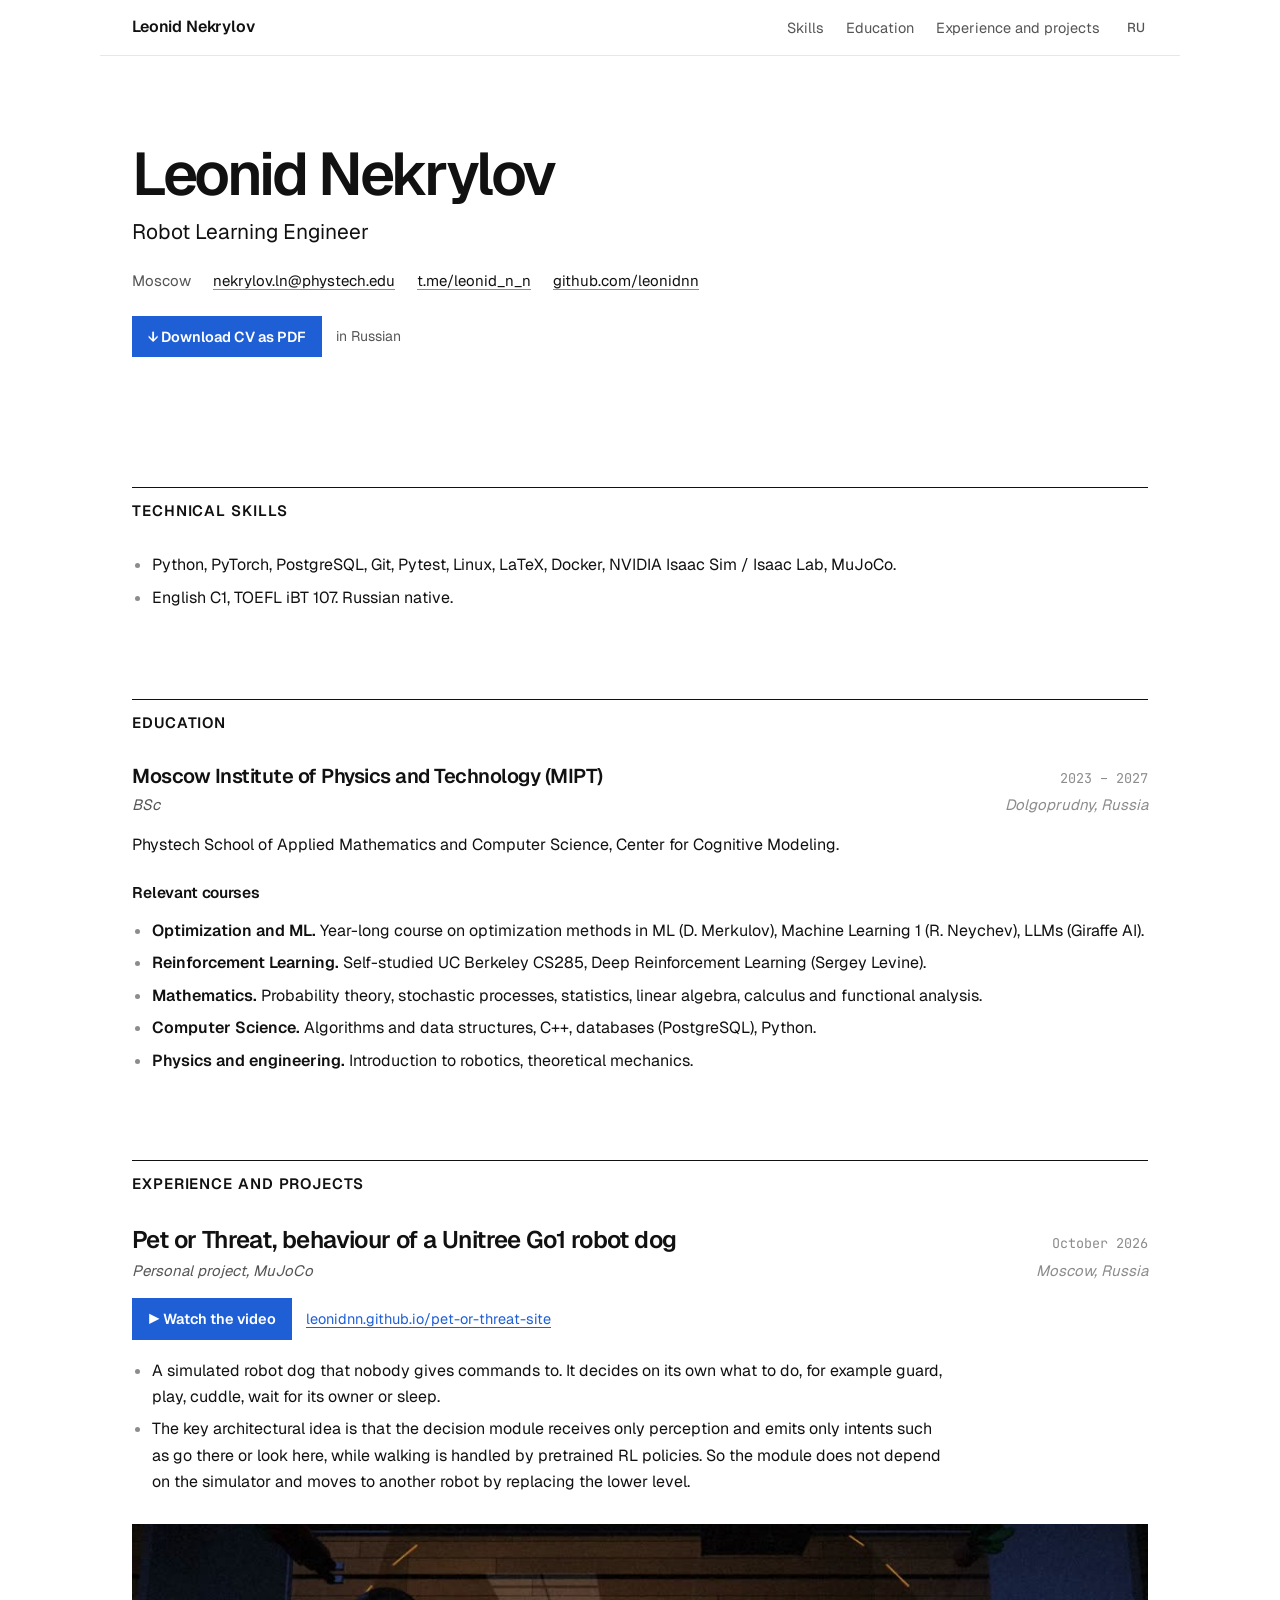
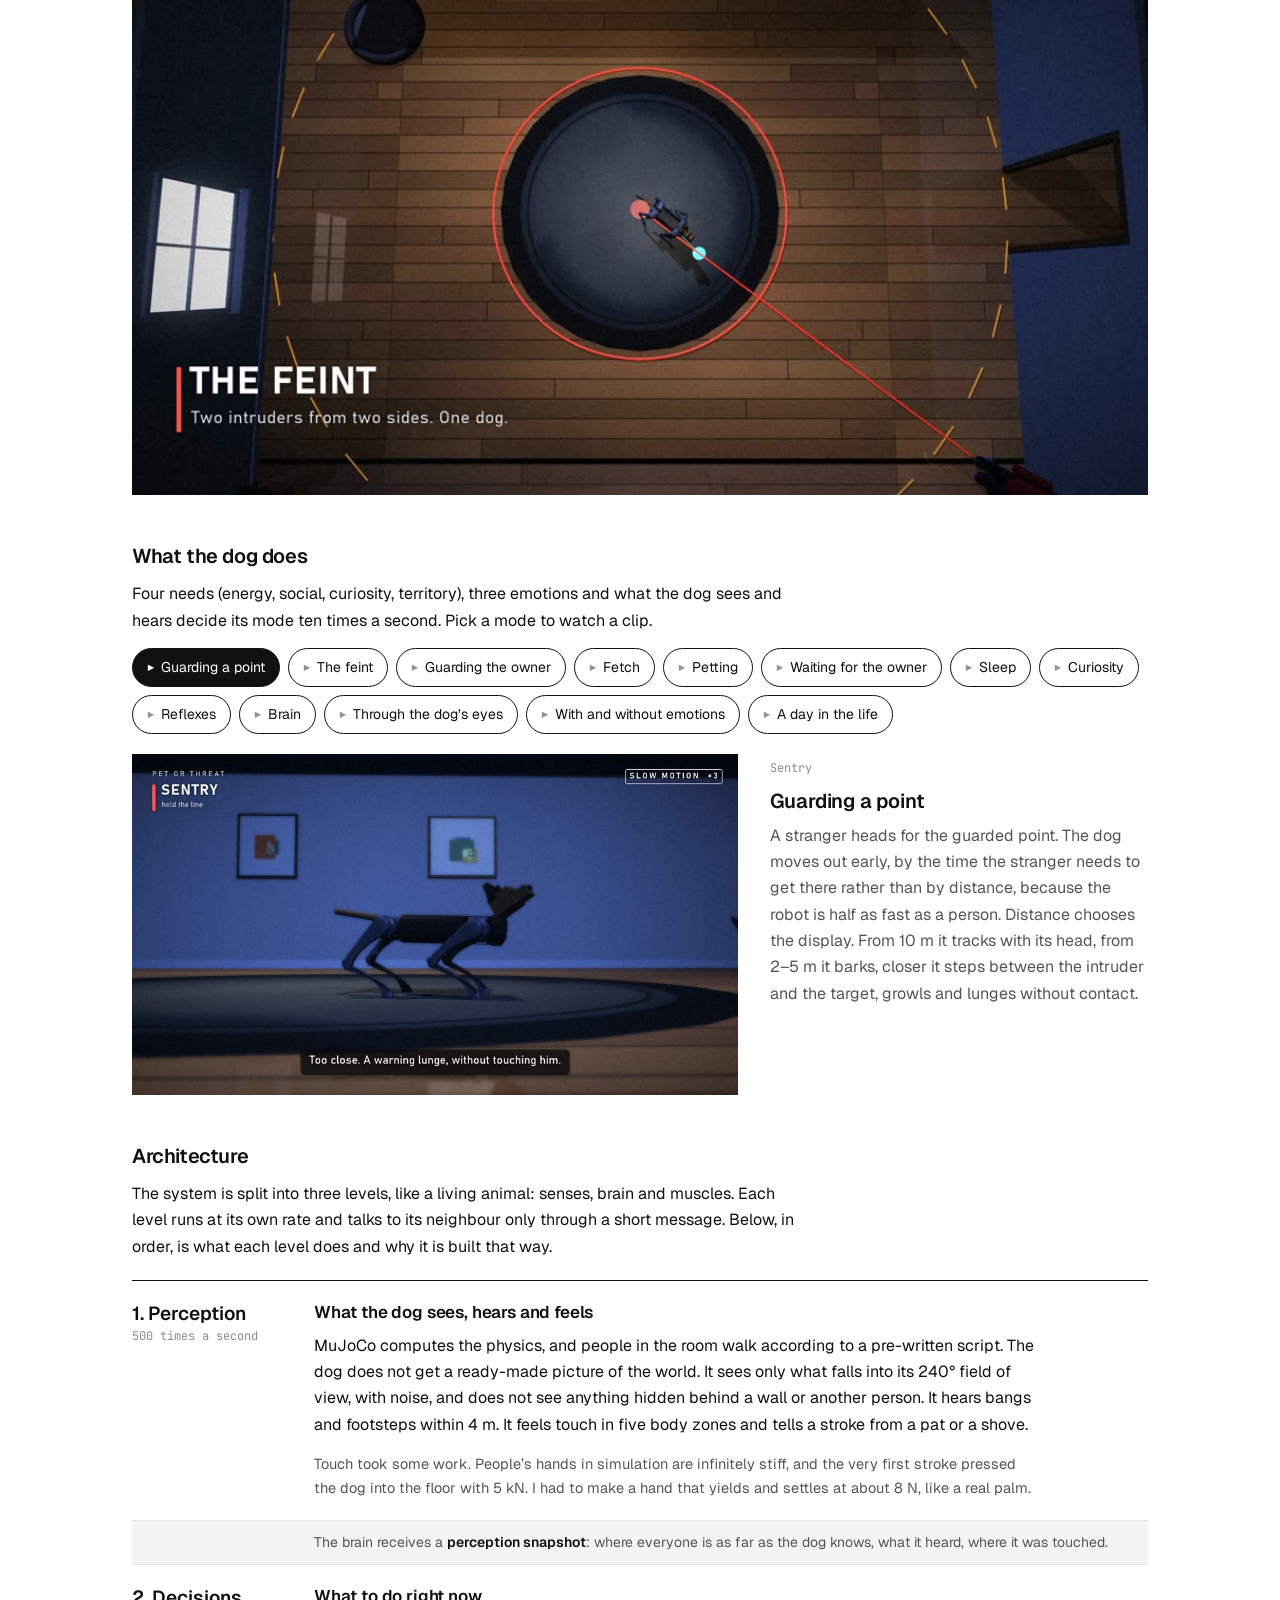
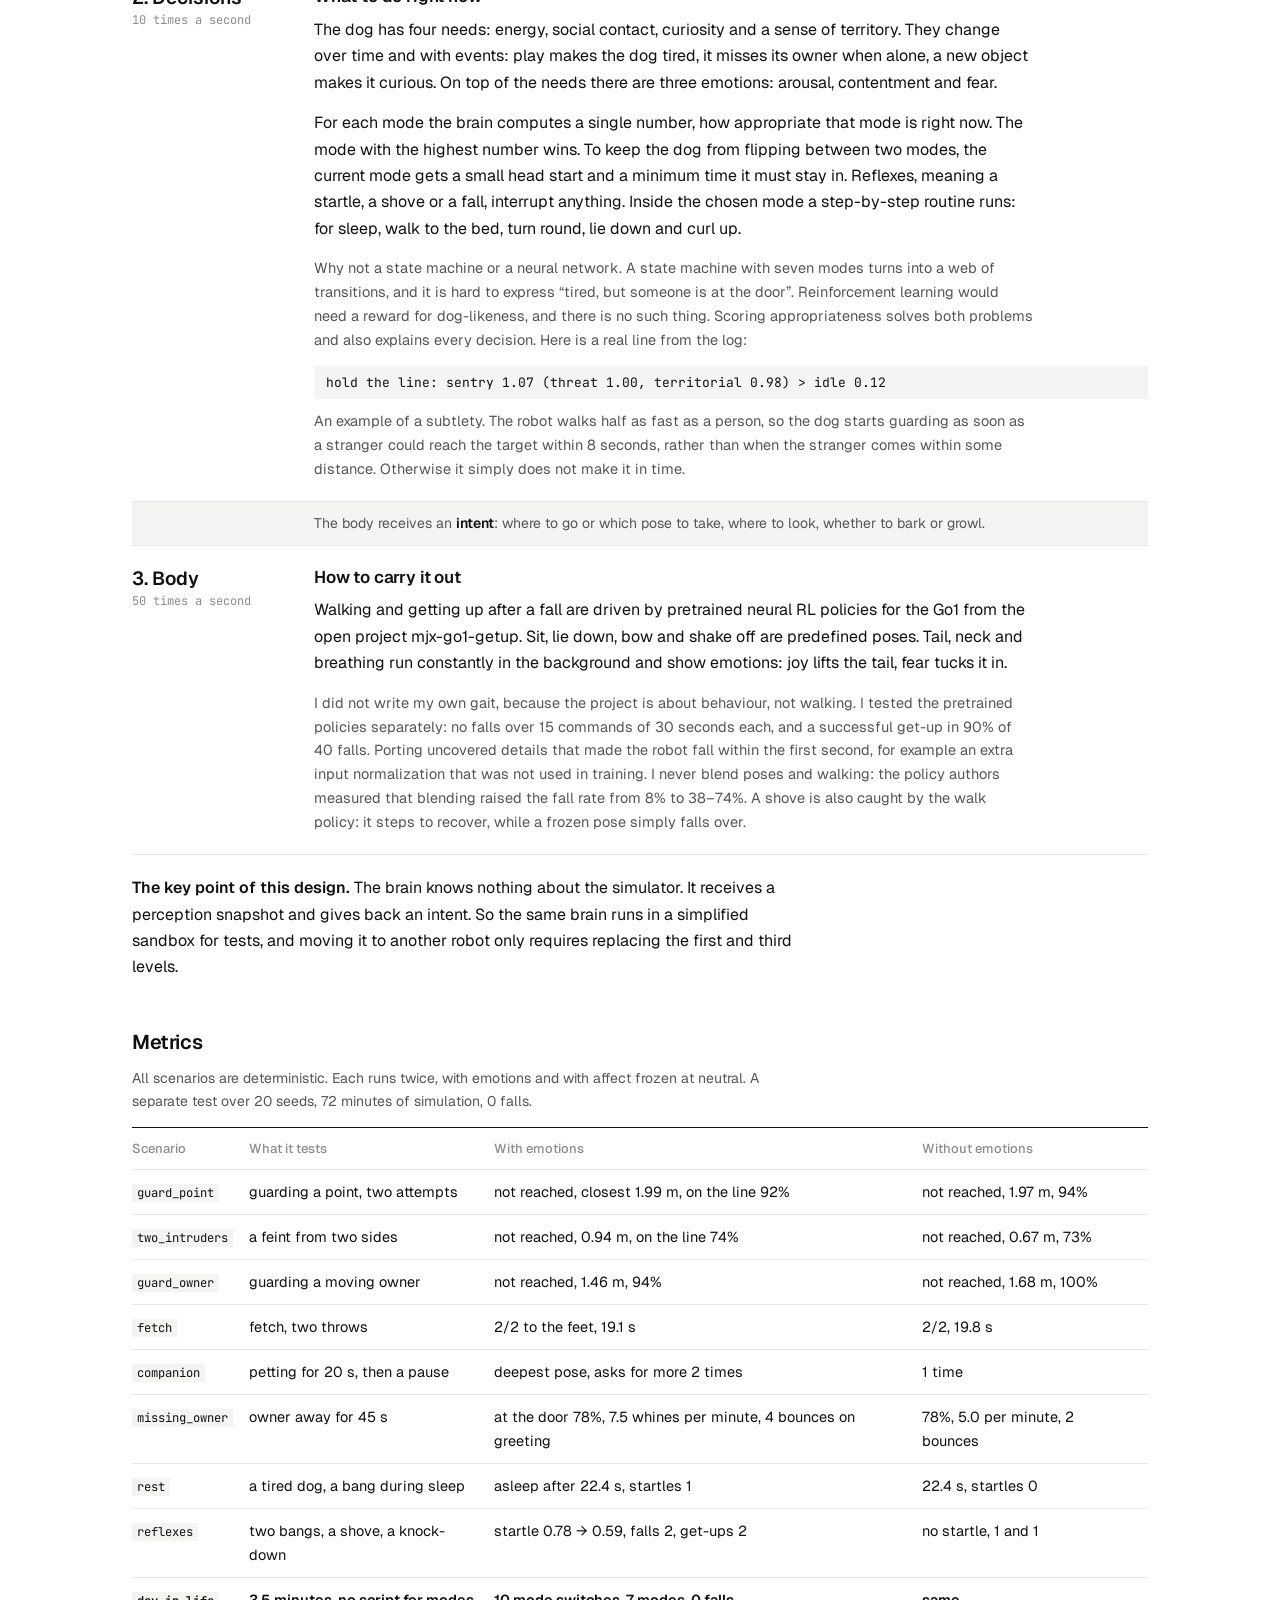
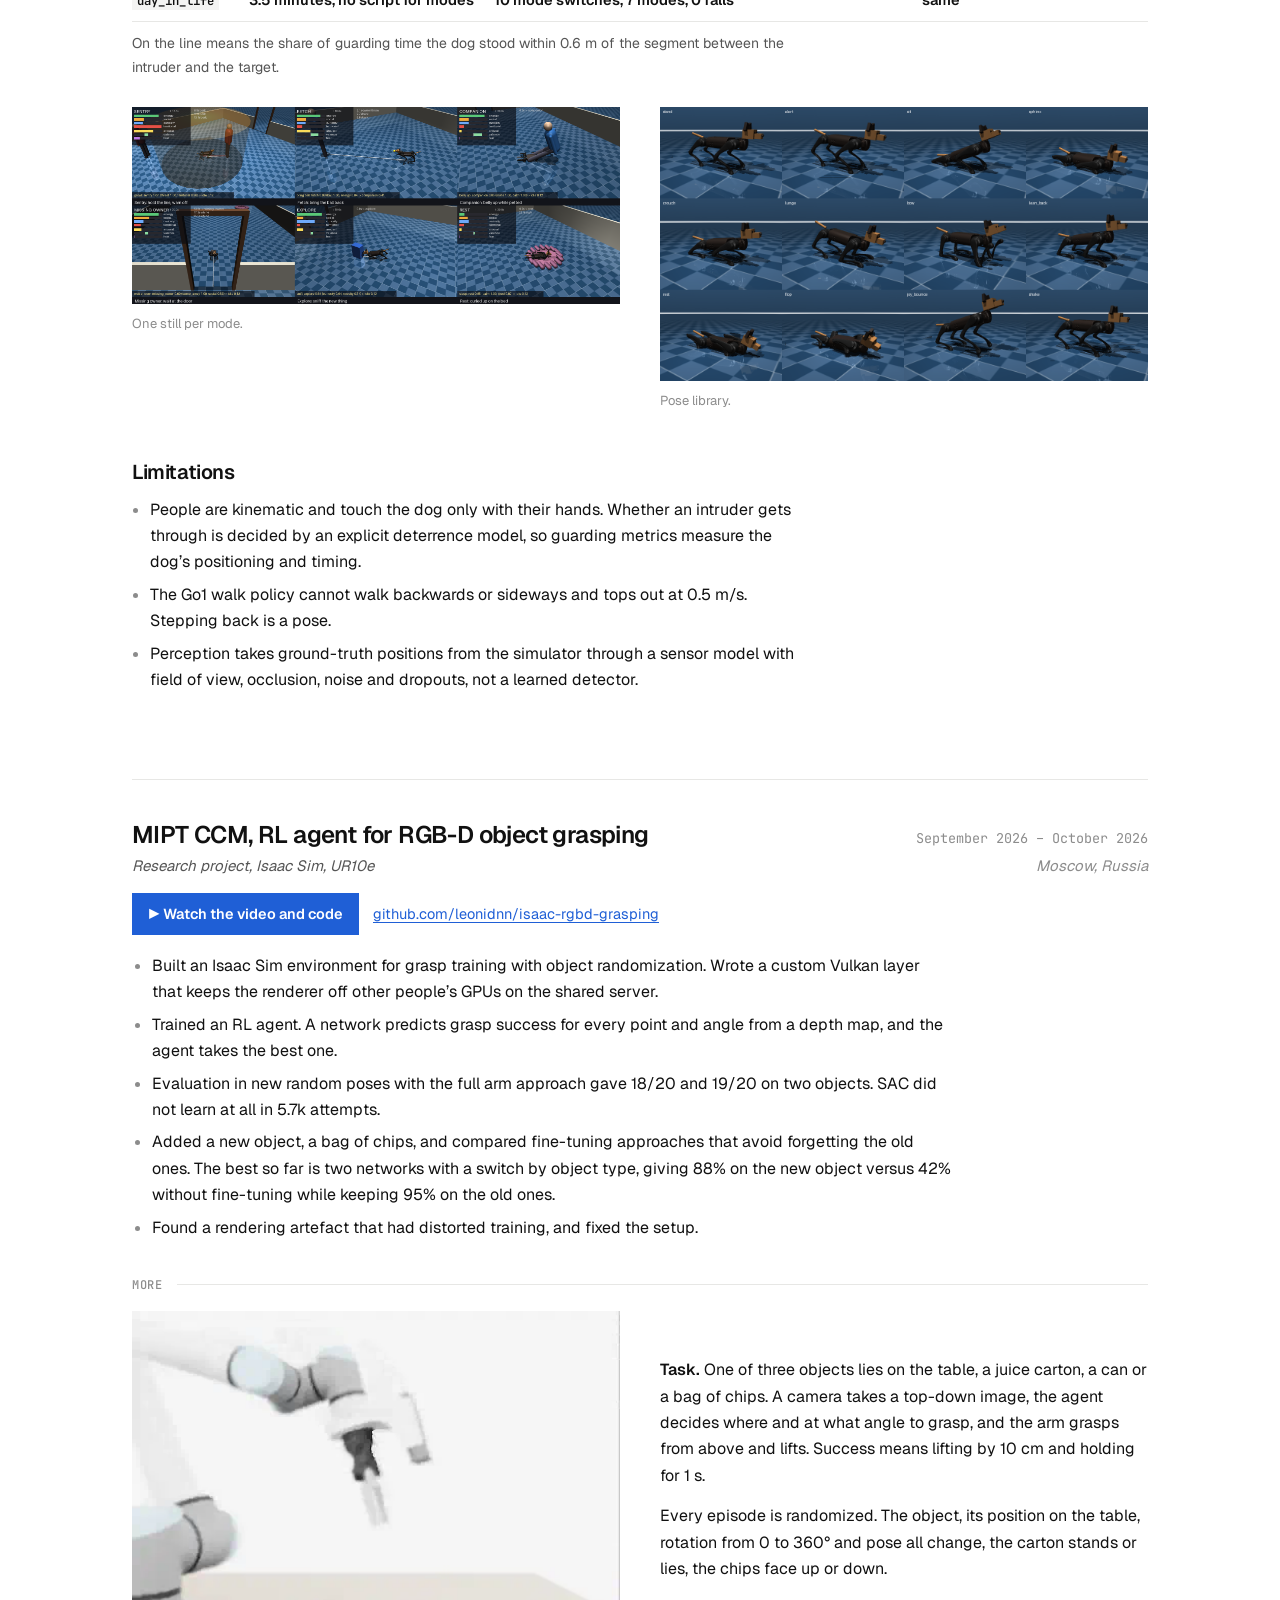
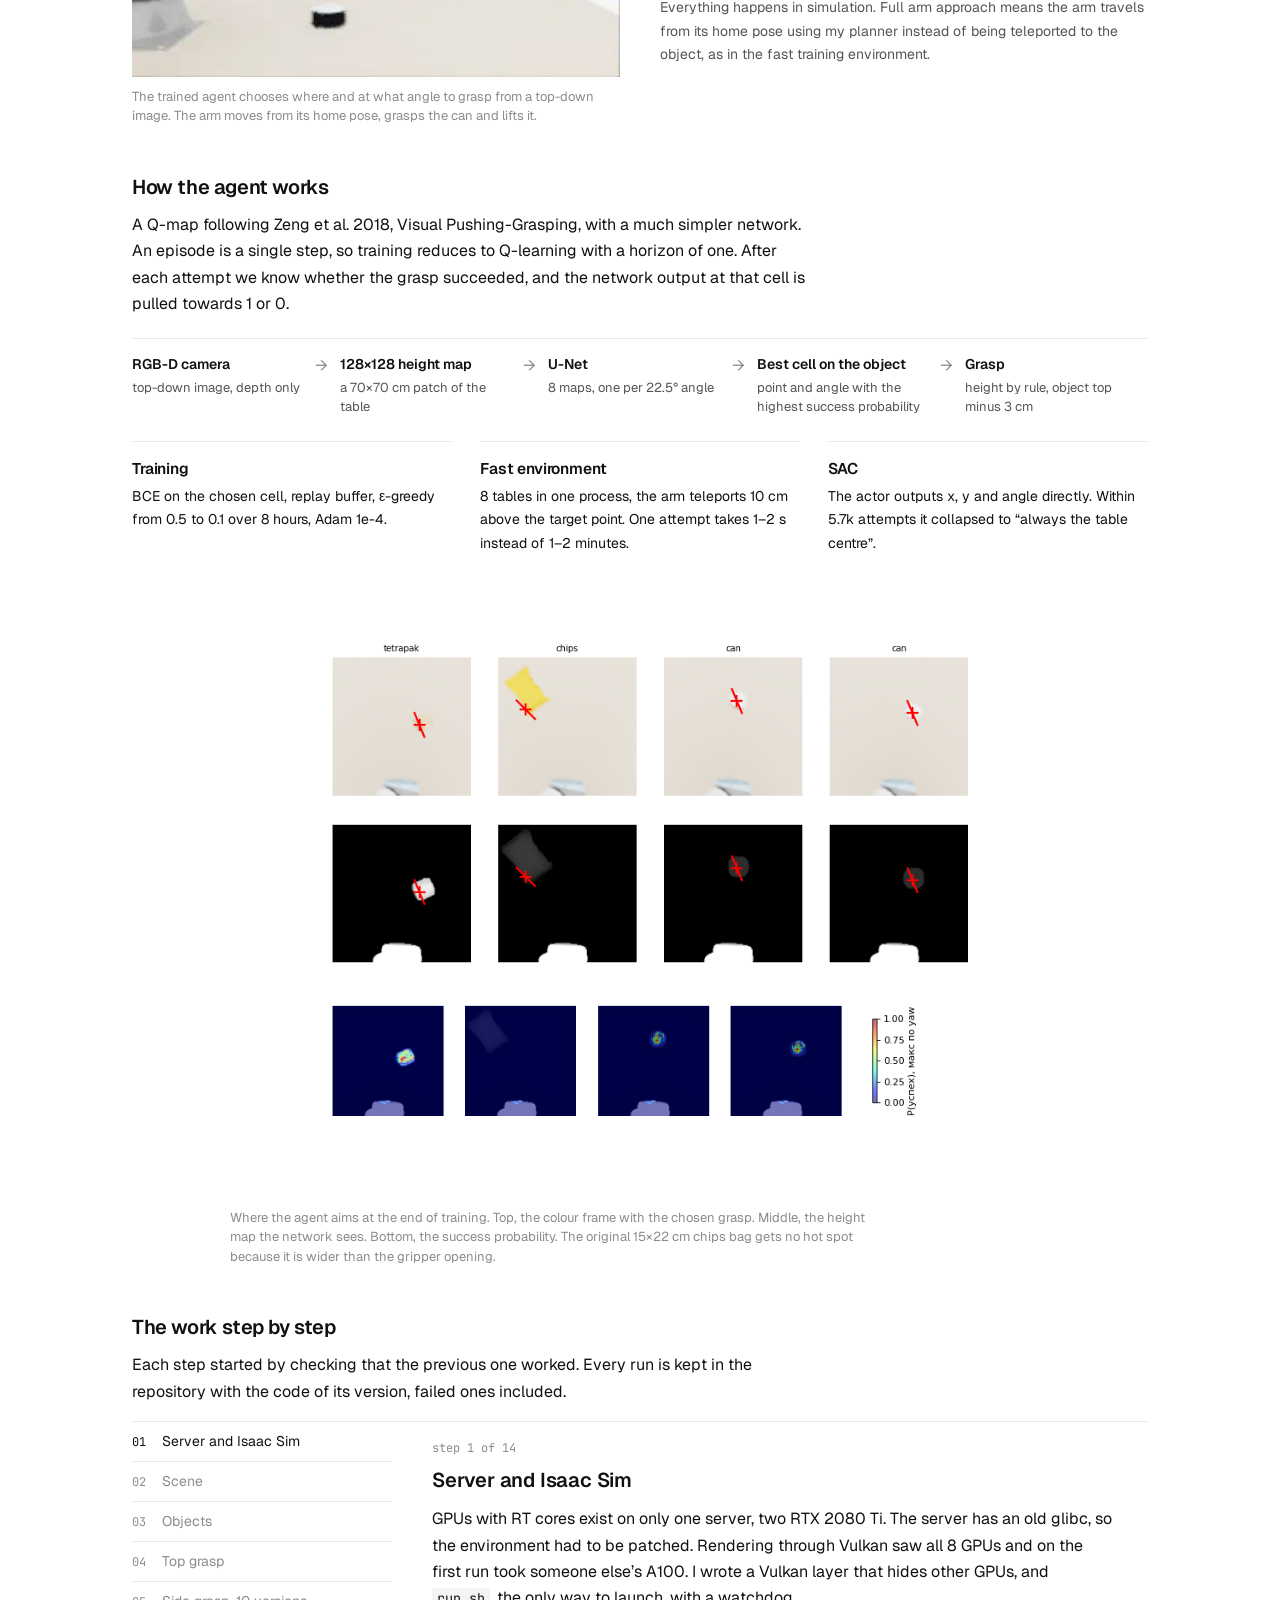
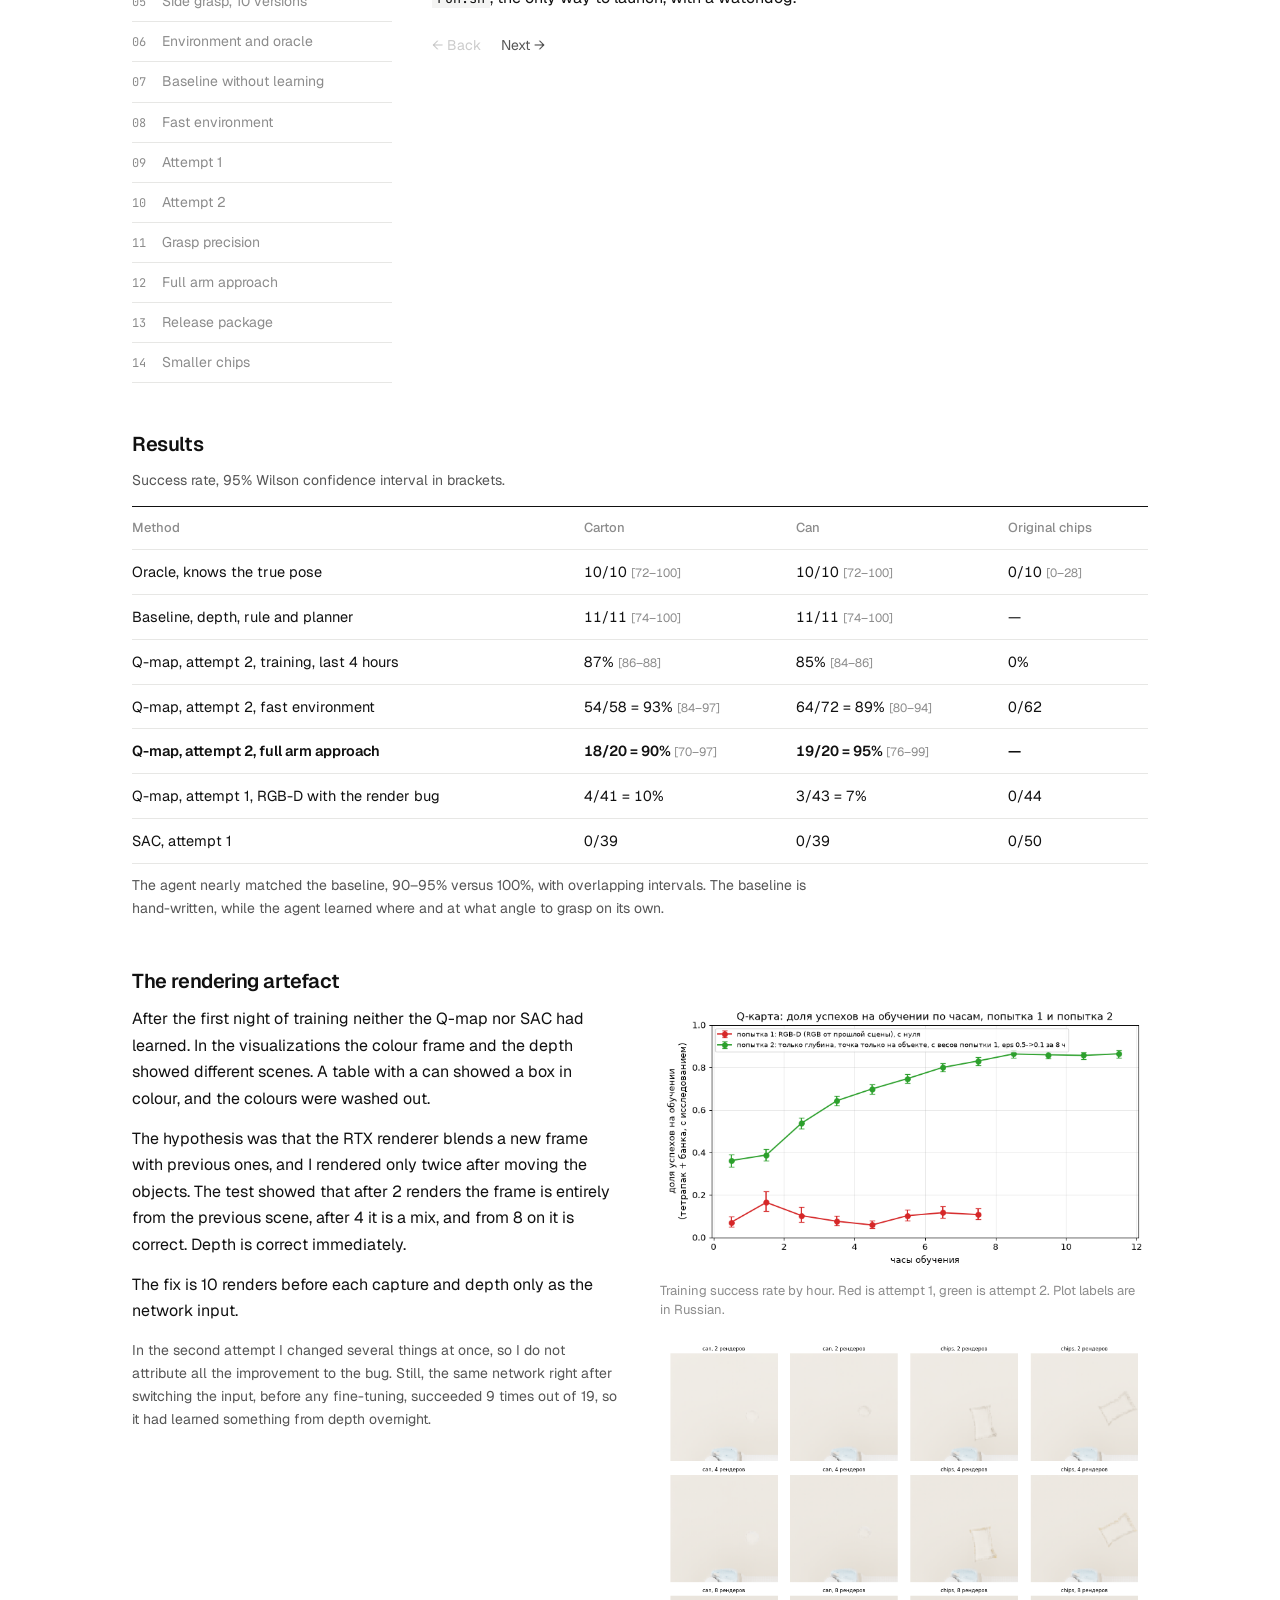
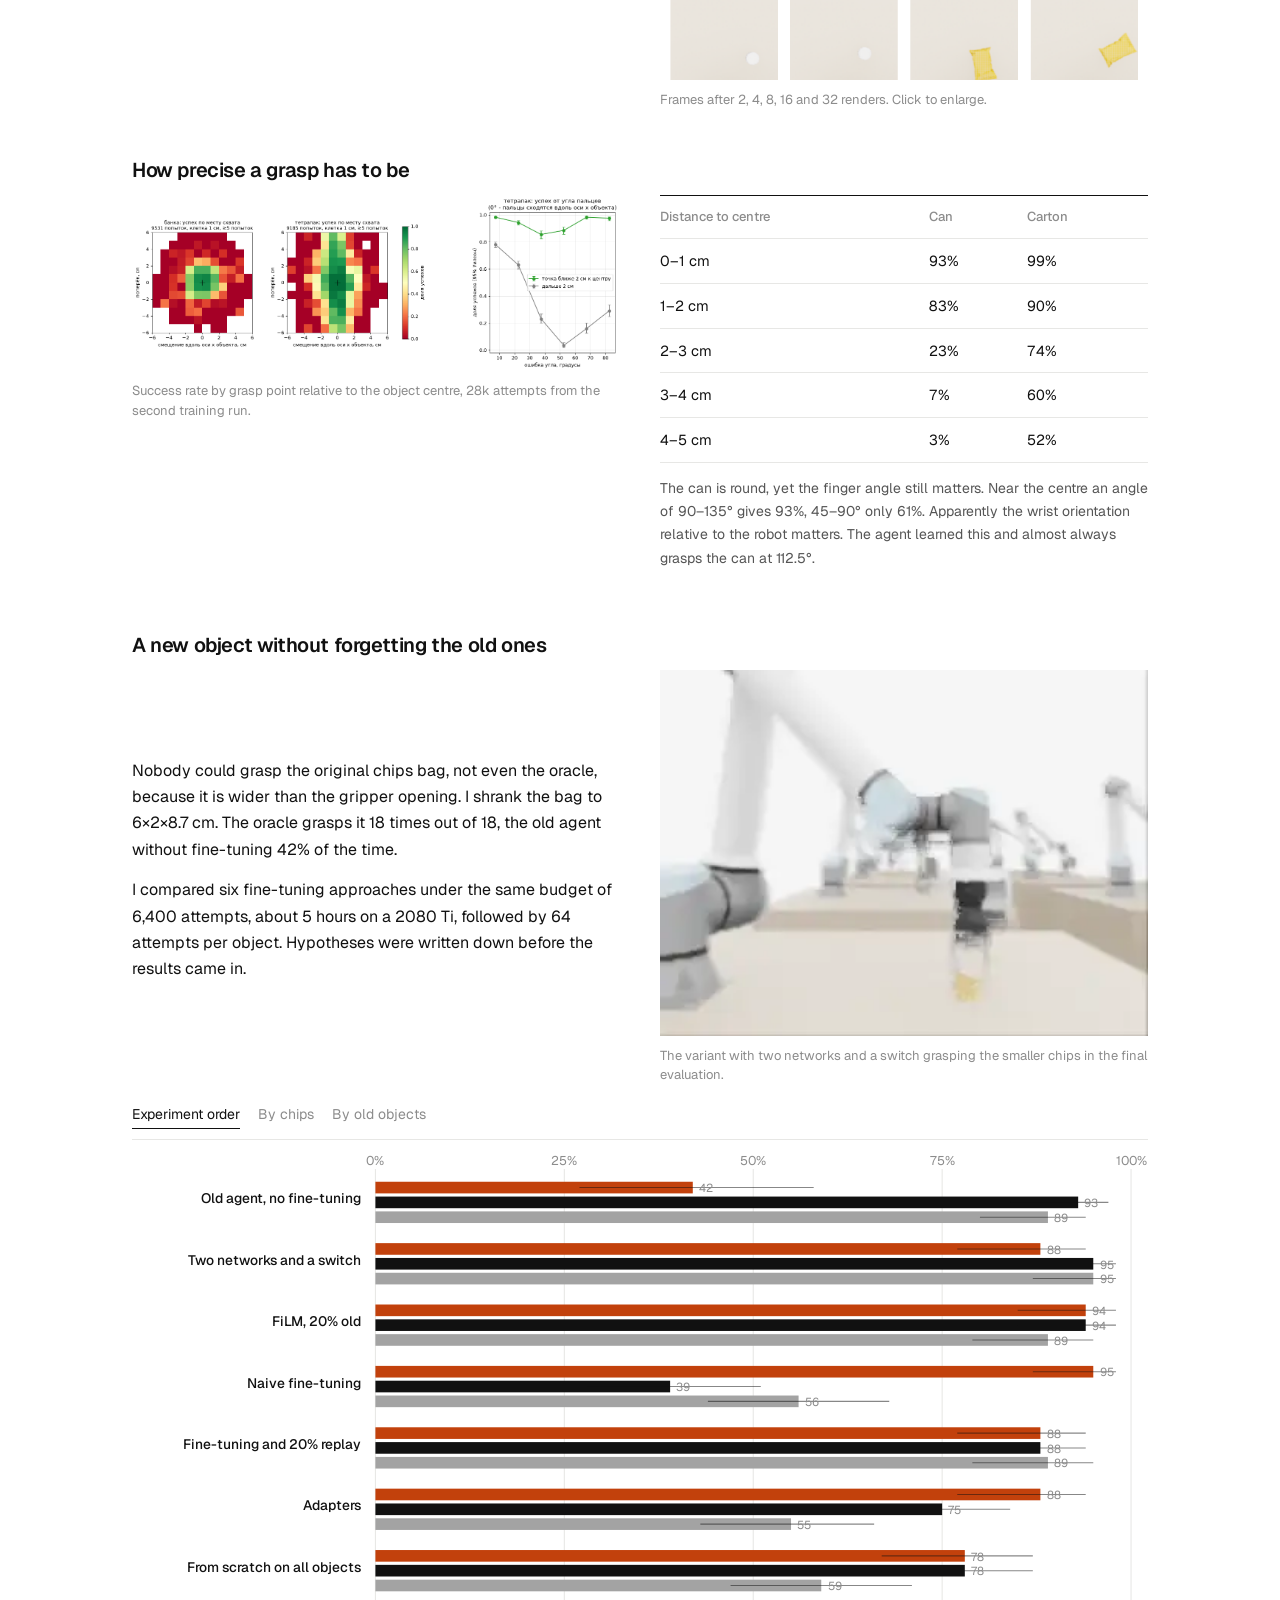
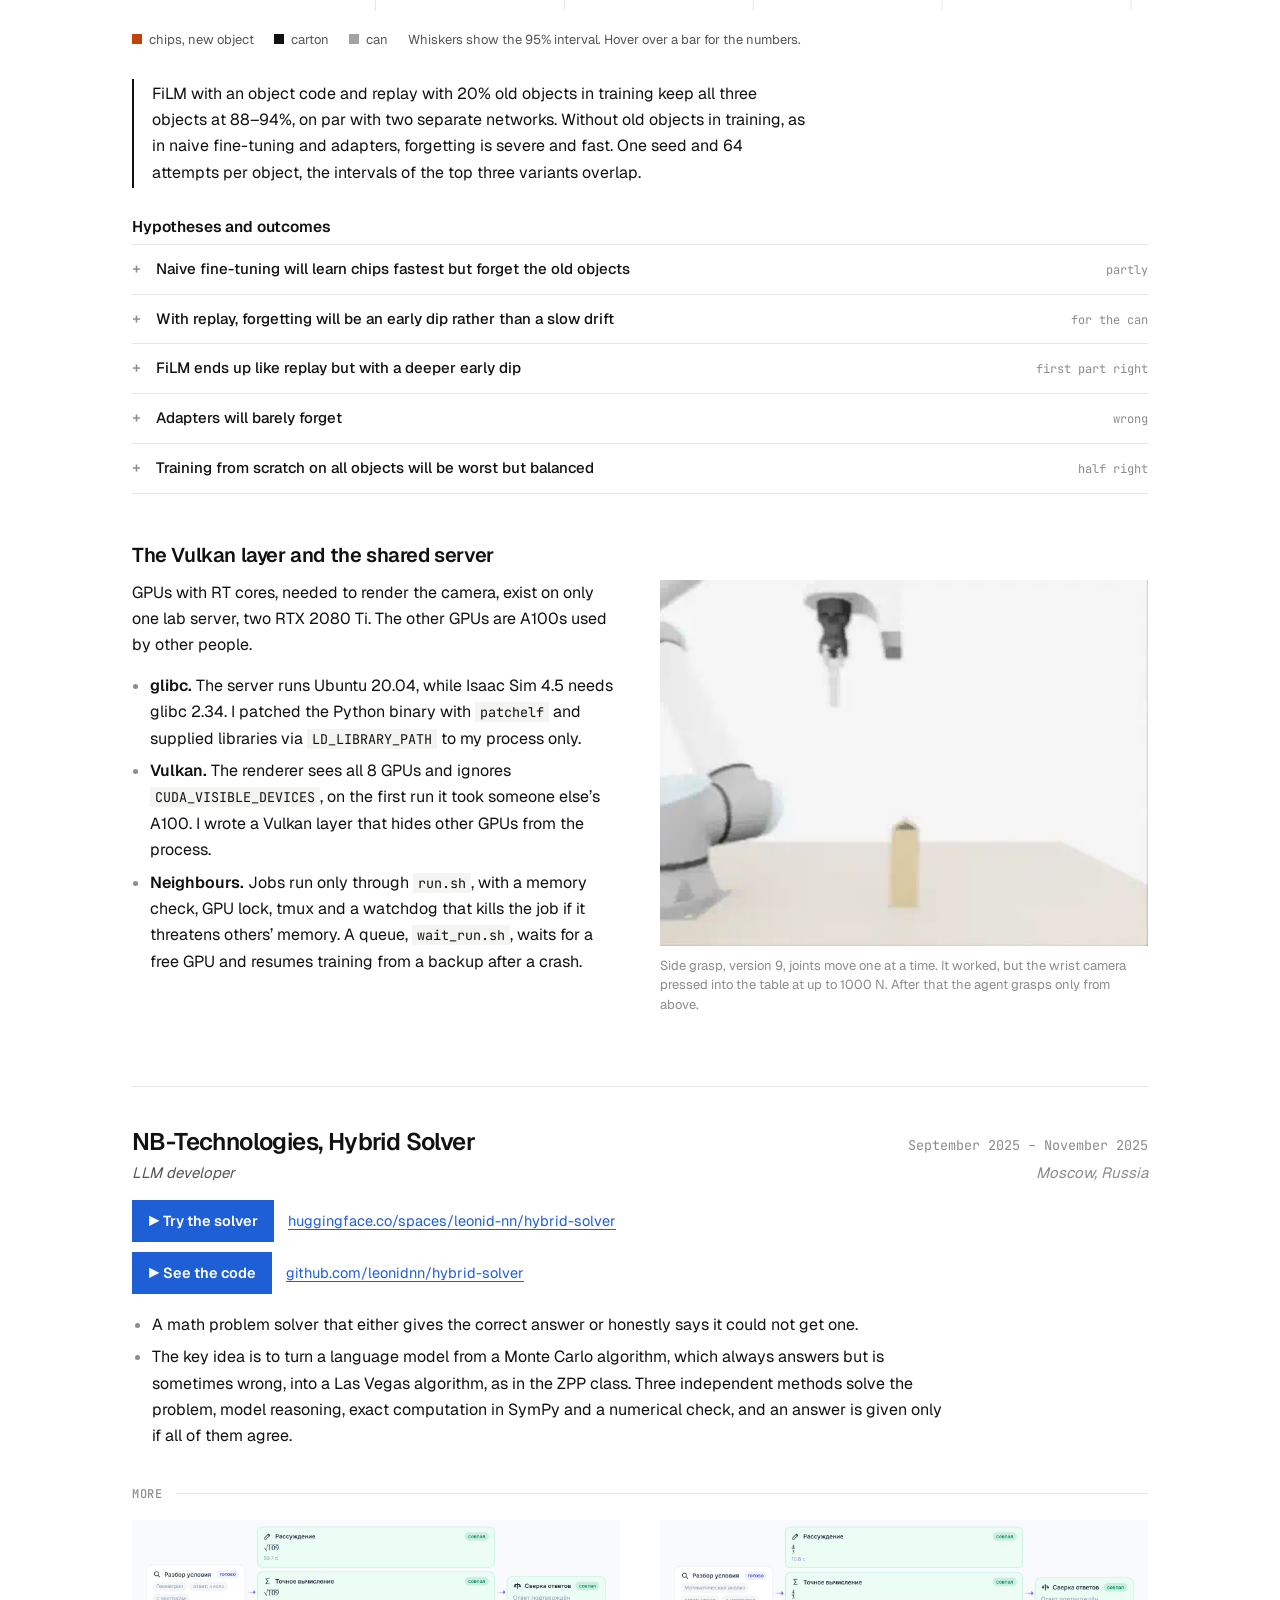
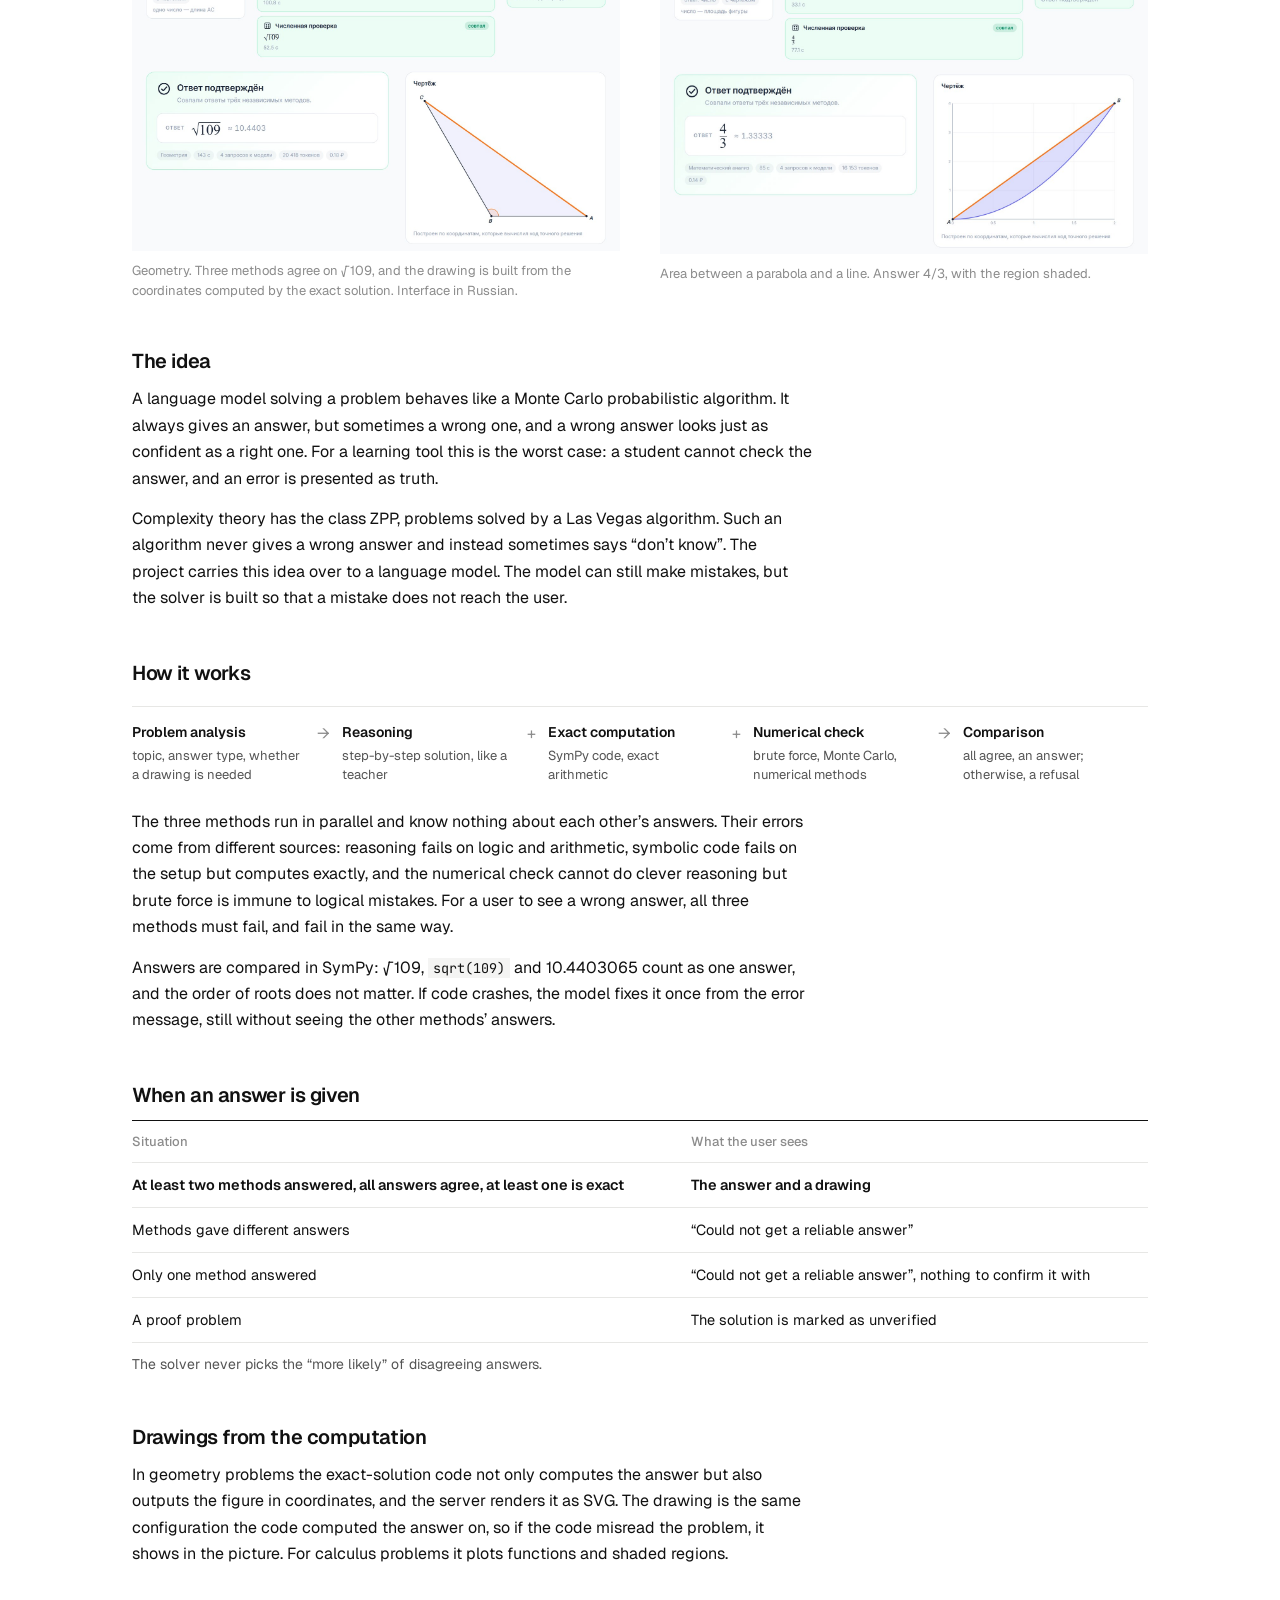
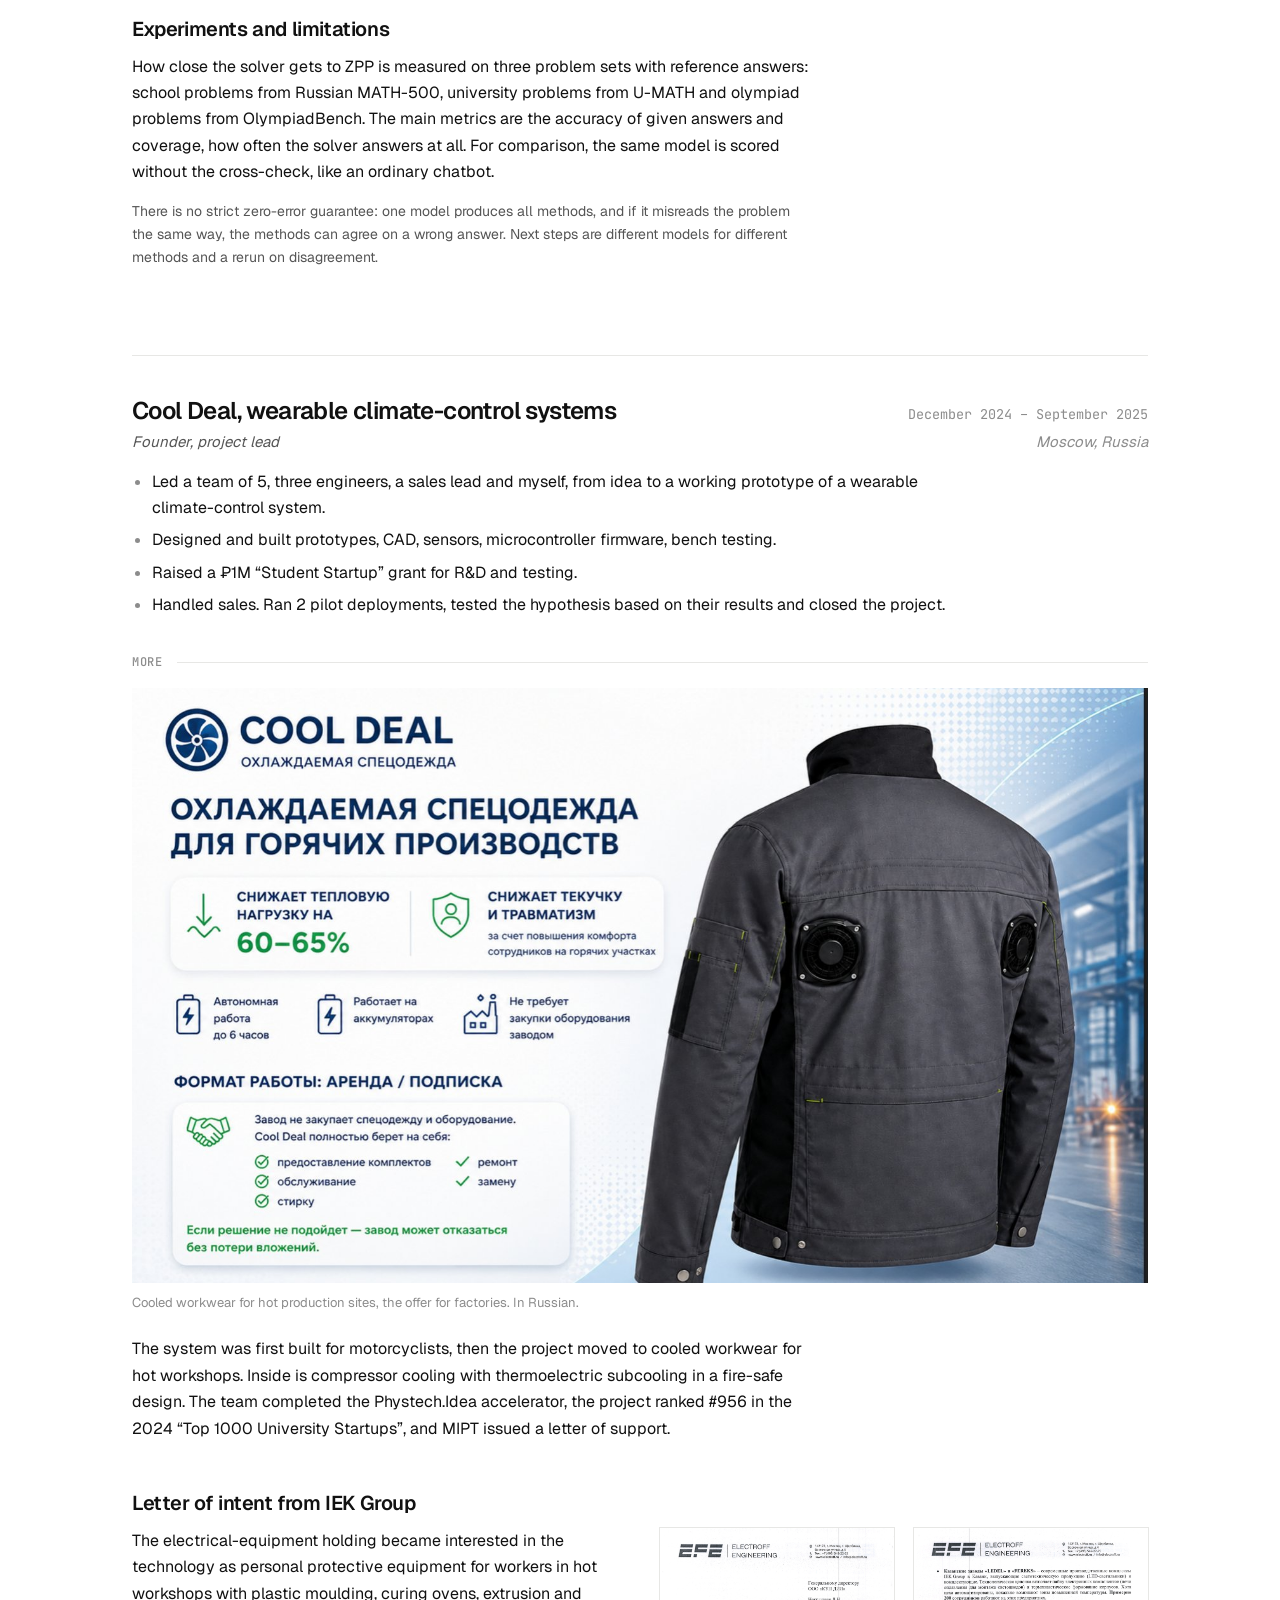
==== index.html @ 19426f7b "Make English the default page, move Russian to ru.html Co-Authored-By: Claude Opus 5.5 <noreply@anth" ====
<!doctype html>
<html lang="en">
<head>
<meta charset="utf-8">
<link rel="alternate" hreflang="ru" href="ru.html">
<meta name="viewport" content="width=device-width, initial-scale=1">
<title>Leonid Nekrylov</title>
<meta name="description" content="Leonid Nekrylov, Robot Learning Engineer. Extended resume: education, experience and projects, skills.">
<link rel="preconnect" href="https://fonts.googleapis.com">
<link rel="preconnect" href="https://fonts.gstatic.com" crossorigin>
<link href="https://fonts.googleapis.com/css2?family=Geist:wght@400;500;600;700&family=JetBrains+Mono:wght@400;500&display=swap" rel="stylesheet">
<link rel="stylesheet" href="site.css">
</head>
<body>

<header class="topbar">
  <div class="wrap">
    <a class="brand" href="#top">Leonid Nekrylov</a>
    <nav class="nav" aria-label="Sections">
      <a href="#skills">Skills</a>
      <a href="#education">Education</a>
      <a href="#experience">Experience and projects</a>
    </nav>
    <a class="iconbtn" href="ru.html" hreflang="ru">RU</a>
  </div>
</header>

<main id="top" class="wrap">

<div class="cv-head">
  <div>
    <h1>Leonid Nekrylov</h1>
    <p class="lead" style="margin:10px 0 20px;font-size:21px;color:var(--ink)">Robot Learning Engineer</p>
    <p class="contacts">
      <span>Moscow</span>
      <a href="mailto:nekrylov.ln@phystech.edu">nekrylov.ln@phystech.edu</a>
      <a href="https://t.me/leonid_n_n">t.me/leonid_n_n</a>
      <a href="https://github.com/leonidnn">github.com/leonidnn</a>
    </p>
    <div class="projlink" style="margin-top:22px"><a class="go" href="Nekrylov_CV.pdf" download>↓ Download CV as PDF</a><span class="muted small">in Russian</span></div>
  </div>
  <div class="photo"><img src="media/photo.jpg" alt="Leonid Nekrylov" onerror="this.parentNode.remove()"></div>
</div>

<!-- ============ SKILLS ============ -->
<section class="chapter" id="skills">
  <div class="sec-title"><h2>Technical skills</h2></div>
  <ul class="bullets">
    <li>Python, PyTorch, PostgreSQL, Git, Pytest, Linux, LaTeX, Docker, NVIDIA Isaac Sim / Isaac Lab, MuJoCo.</li>
    <li>English C1, TOEFL iBT 107. Russian native.</li>
  </ul>
</section>

<!-- ============ EDUCATION ============ -->
<section class="chapter" id="education">
  <div class="sec-title"><h2>Education</h2></div>

  <div class="entry-head edu-head">
    <div class="l1"><h3>Moscow Institute of Physics and Technology (MIPT)</h3><span class="date">2023 – 2027</span></div>
    <div class="l2"><span>BSc</span><span>Dolgoprudny, Russia</span></div>
  </div>
  <p>Phystech School of Applied Mathematics and Computer Science, Center for Cognitive Modeling.</p>

  <h4 style="margin-top:24px">Relevant courses</h4>
  <ul class="courses">
    <li><b>Optimization and ML.</b> Year-long course on optimization methods in ML (D. Merkulov), Machine Learning 1 (R. Neychev), LLMs (Giraffe AI).</li>
    <li><b>Reinforcement Learning.</b> Self-studied UC Berkeley CS285, Deep Reinforcement Learning (Sergey Levine).</li>
    <li><b>Mathematics.</b> Probability theory, stochastic processes, statistics, linear algebra, calculus and functional analysis.</li>
    <li><b>Computer Science.</b> Algorithms and data structures, C++, databases (PostgreSQL), Python.</li>
    <li><b>Physics and engineering.</b> Introduction to robotics, theoretical mechanics.</li>
  </ul>
</section>

<!-- ============ EXPERIENCE AND PROJECTS ============ -->
<section class="chapter" id="experience">
  <div class="sec-title"><h2>Experience and projects</h2></div>

  <!-- PET OR THREAT -->
  <article class="entry" id="pet">
    <div class="entry-head">
      <div class="l1"><h3>Pet or Threat, behaviour of a Unitree Go1 robot dog</h3><span class="date">October 2026</span></div>
      <div class="l2"><span>Personal project, MuJoCo</span><span>Moscow, Russia</span></div>
    </div>
    <div class="projlink"><a class="go" href="https://leonidnn.github.io/pet-or-threat-site/">▶ Watch the video</a><a class="url" href="https://leonidnn.github.io/pet-or-threat-site/">leonidnn.github.io/pet-or-threat-site</a></div>
    <ul class="bullets">
      <li>A simulated robot dog that nobody gives commands to. It decides on its own what to do, for example guard, play, cuddle, wait for its owner or sleep.</li>
      <li>The key architectural idea is that the decision module receives only perception and emits only intents such as go there or look here, while walking is handled by pretrained RL policies. So the module does not depend on the simulator and moves to another robot by replacing the lower level.</li>
    </ul>

    <figure class="media" style="margin-top:28px">
      <video src="media/pet/en/hero_loop.mp4" poster="media/pet/en/feint.jpg" muted loop playsinline autoplay preload="metadata" aria-label="Two strangers try a feint on the dog"></video>
    </figure>

    <h3>What the dog does</h3>
    <p class="read">Four needs (energy, social, curiosity, territory), three emotions and what the dog sees and hears decide its mode ten times a second. Pick a mode to watch a clip.</p>
    <div class="tabs" id="modetabs" role="tablist" aria-label="Modes"></div>
    <div class="mode-view">
      <video id="modevideo" muted loop playsinline autoplay preload="metadata"></video>
      <div id="modetext"></div>
    </div>

    <h3>Architecture</h3>
    <p class="read">The system is split into three levels, like a living animal: senses, brain and muscles. Each level runs at its own rate and talks to its neighbour only through a short message. Below, in order, is what each level does and why it is built that way.</p>

    <div class="lvls">
      <div class="lvl">
        <div class="tag-l"><b>1. Perception</b>500 times a second</div>
        <div>
          <h4>What the dog sees, hears and feels</h4>
          <p>MuJoCo computes the physics, and people in the room walk according to a pre-written script. The dog does not get a ready-made picture of the world. It sees only what falls into its 240° field of view, with noise, and does not see anything hidden behind a wall or another person. It hears bangs and footsteps within 4 m. It feels touch in five body zones and tells a stroke from a pat or a shove.</p>
          <p class="why">Touch took some work. People’s hands in simulation are infinitely stiff, and the very first stroke pressed the dog into the floor with 5 kN. I had to make a hand that yields and settles at about 8 N, like a real palm.</p>
        </div>
      </div>
      <div class="pass">The brain receives a <b>perception snapshot</b>: where everyone is as far as the dog knows, what it heard, where it was touched.</div>

      <div class="lvl">
        <div class="tag-l"><b>2. Decisions</b>10 times a second</div>
        <div>
          <h4>What to do right now</h4>
          <p>The dog has four needs: energy, social contact, curiosity and a sense of territory. They change over time and with events: play makes the dog tired, it misses its owner when alone, a new object makes it curious. On top of the needs there are three emotions: arousal, contentment and fear.</p>
          <p>For each mode the brain computes a single number, how appropriate that mode is right now. The mode with the highest number wins. To keep the dog from flipping between two modes, the current mode gets a small head start and a minimum time it must stay in. Reflexes, meaning a startle, a shove or a fall, interrupt anything. Inside the chosen mode a step-by-step routine runs: for sleep, walk to the bed, turn round, lie down and curl up.</p>
          <p class="why">Why not a state machine or a neural network. A state machine with seven modes turns into a web of transitions, and it is hard to express “tired, but someone is at the door”. Reinforcement learning would need a reward for dog-likeness, and there is no such thing. Scoring appropriateness solves both problems and also explains every decision. Here is a real line from the log:</p>
          <code class="logline">hold the line: sentry 1.07 (threat 1.00, territorial 0.98) &gt; idle 0.12</code>
          <p class="why">An example of a subtlety. The robot walks half as fast as a person, so the dog starts guarding as soon as a stranger could reach the target within 8 seconds, rather than when the stranger comes within some distance. Otherwise it simply does not make it in time.</p>
        </div>
      </div>
      <div class="pass">The body receives an <b>intent</b>: where to go or which pose to take, where to look, whether to bark or growl.</div>

      <div class="lvl">
        <div class="tag-l"><b>3. Body</b>50 times a second</div>
        <div>
          <h4>How to carry it out</h4>
          <p>Walking and getting up after a fall are driven by pretrained neural RL policies for the Go1 from the open project mjx-go1-getup. Sit, lie down, bow and shake off are predefined poses. Tail, neck and breathing run constantly in the background and show emotions: joy lifts the tail, fear tucks it in.</p>
          <p class="why">I did not write my own gait, because the project is about behaviour, not walking. I tested the pretrained policies separately: no falls over 15 commands of 30 seconds each, and a successful get-up in 90% of 40 falls. Porting uncovered details that made the robot fall within the first second, for example an extra input normalization that was not used in training. I never blend poses and walking: the policy authors measured that blending raised the fall rate from 8% to 38–74%. A shove is also caught by the walk policy: it steps to recover, while a frozen pose simply falls over.</p>
        </div>
      </div>
    </div>

    <p class="read" style="margin-top:20px"><b>The key point of this design.</b> The brain knows nothing about the simulator. It receives a perception snapshot and gives back an intent. So the same brain runs in a simplified sandbox for tests, and moving it to another robot only requires replacing the first and third levels.</p>

    <h3>Metrics</h3>
    <p class="read small muted">All scenarios are deterministic. Each runs twice, with emotions and with affect frozen at neutral. A separate test over 20 seeds, 72 minutes of simulation, 0 falls.</p>
    <div class="tablewrap">
      <table>
        <thead><tr><th>Scenario</th><th>What it tests</th><th>With emotions</th><th>Without emotions</th></tr></thead>
        <tbody>
          <tr><td><code>guard_point</code></td><td>guarding a point, two attempts</td><td>not reached, closest 1.99 m, on the line 92%</td><td>not reached, 1.97 m, 94%</td></tr>
          <tr><td><code>two_intruders</code></td><td>a feint from two sides</td><td>not reached, 0.94 m, on the line 74%</td><td>not reached, 0.67 m, 73%</td></tr>
          <tr><td><code>guard_owner</code></td><td>guarding a moving owner</td><td>not reached, 1.46 m, 94%</td><td>not reached, 1.68 m, 100%</td></tr>
          <tr><td><code>fetch</code></td><td>fetch, two throws</td><td>2/2 to the feet, 19.1 s</td><td>2/2, 19.8 s</td></tr>
          <tr><td><code>companion</code></td><td>petting for 20 s, then a pause</td><td>deepest pose, asks for more 2 times</td><td>1 time</td></tr>
          <tr><td><code>missing_owner</code></td><td>owner away for 45 s</td><td>at the door 78%, 7.5 whines per minute, 4 bounces on greeting</td><td>78%, 5.0 per minute, 2 bounces</td></tr>
          <tr><td><code>rest</code></td><td>a tired dog, a bang during sleep</td><td>asleep after 22.4 s, startles 1</td><td>22.4 s, startles 0</td></tr>
          <tr><td><code>reflexes</code></td><td>two bangs, a shove, a knock-down</td><td>startle 0.78 → 0.59, falls 2, get-ups 2</td><td>no startle, 1 and 1</td></tr>
          <tr class="hl"><td><code>day_in_life</code></td><td>3.5 minutes, no script for modes</td><td>10 mode switches, 7 modes, 0 falls</td><td>same</td></tr>
        </tbody>
      </table>
    </div>
    <p class="read small muted" style="margin-top:10px">On the line means the share of guarding time the dog stood within 0.6 m of the segment between the intruder and the target.</p>

    <div class="grid2" style="margin-top:28px">
      <figure class="media"><img class="zoom" src="media/pet/modes.png" alt="One still per mode" loading="lazy"><figcaption>One still per mode.</figcaption></figure>
      <figure class="media"><img class="zoom" src="media/pet/poses.png" alt="Pose library" loading="lazy"><figcaption>Pose library.</figcaption></figure>
    </div>

    <h3>Limitations</h3>
    <ul class="clean read">
      <li>People are kinematic and touch the dog only with their hands. Whether an intruder gets through is decided by an explicit deterrence model, so guarding metrics measure the dog’s positioning and timing.</li>
      <li>The Go1 walk policy cannot walk backwards or sideways and tops out at 0.5 m/s. Stepping back is a pose.</li>
      <li>Perception takes ground-truth positions from the simulator through a sensor model with field of view, occlusion, noise and dropouts, not a learned detector.</li>
    </ul>
  </article>

  <!-- GRASP -->
  <article class="entry" id="grasp">
    <div class="entry-head">
      <div class="l1"><h3>MIPT CCM, RL agent for RGB-D object grasping</h3><span class="date">September 2026 – October 2026</span></div>
      <div class="l2"><span>Research project, Isaac Sim, UR10e</span><span>Moscow, Russia</span></div>
    </div>
    <div class="projlink"><a class="go" href="https://github.com/leonidnn/isaac-rgbd-grasping">▶ Watch the video and code</a><a class="url" href="https://github.com/leonidnn/isaac-rgbd-grasping">github.com/leonidnn/isaac-rgbd-grasping</a></div>
    <ul class="bullets">
      <li>Built an Isaac Sim environment for grasp training with object randomization. Wrote a custom Vulkan layer that keeps the renderer off other people’s GPUs on the shared server.</li>
      <li>Trained an RL agent. A network predicts grasp success for every point and angle from a depth map, and the agent takes the best one.</li>
      <li>Evaluation in new random poses with the full arm approach gave 18/20 and 19/20 on two objects. SAC did not learn at all in 5.7k attempts.</li>
      <li>Added a new object, a bag of chips, and compared fine-tuning approaches that avoid forgetting the old ones. The best so far is two networks with a switch by object type, giving 88% on the new object versus 42% without fine-tuning while keeping 95% on the old ones.</li>
      <li>Found a rendering artefact that had distorted training, and fixed the setup.</li>
    </ul>

    <div class="more-head">More</div>

    <div class="grid2" style="align-items:center">
      <figure class="media">
        <img class="zoom" src="media/grasp/arm-can-ok.webp" alt="The agent grasps a can, the arm moves from its home pose and lifts the object" loading="lazy">
        <figcaption>The trained agent chooses where and at what angle to grasp from a top-down image. The arm moves from its home pose, grasps the can and lifts it.</figcaption>
      </figure>
      <div>
        <p><b>Task.</b> One of three objects lies on the table, a juice carton, a can or a bag of chips. A camera takes a top-down image, the agent decides where and at what angle to grasp, and the arm grasps from above and lifts. Success means lifting by 10 cm and holding for 1 s.</p>
        <p>Every episode is randomized. The object, its position on the table, rotation from 0 to 360° and pose all change, the carton stands or lies, the chips face up or down.</p>
        <p class="muted small">Everything happens in simulation. Full arm approach means the arm travels from its home pose using my planner instead of being teleported to the object, as in the fast training environment.</p>
      </div>
    </div>

    <h3>How the agent works</h3>
    <p class="read">A Q-map following Zeng et al. 2018, Visual Pushing-Grasping, with a much simpler network. An episode is a single step, so training reduces to Q-learning with a horizon of one. After each attempt we know whether the grasp succeeded, and the network output at that cell is pulled towards 1 or 0.</p>
    <div class="flow" aria-label="Agent pipeline">
      <div class="node"><b>RGB-D camera</b><span>top-down image, depth only</span></div>
      <div class="arrow">→</div>
      <div class="node"><b>128×128 height map</b><span>a 70×70 cm patch of the table</span></div>
      <div class="arrow">→</div>
      <div class="node"><b>U-Net</b><span>8 maps, one per 22.5° angle</span></div>
      <div class="arrow">→</div>
      <div class="node"><b>Best cell on the object</b><span>point and angle with the highest success probability</span></div>
      <div class="arrow">→</div>
      <div class="node"><b>Grasp</b><span>height by rule, object top minus 3 cm</span></div>
    </div>
    <div class="grid3 small">
      <div class="card"><h4>Training</h4>BCE on the chosen cell, replay buffer, ε-greedy from 0.5 to 0.1 over 8 hours, Adam 1e-4.</div>
      <div class="card"><h4>Fast environment</h4>8 tables in one process, the arm teleports 10 cm above the target point. One attempt takes 1–2 s instead of 1–2 minutes.</div>
      <div class="card"><h4>SAC</h4>The actor outputs x, y and angle directly. Within 5.7k attempts it collapsed to “always the table centre”.</div>
    </div>

    <figure class="media narrow" style="margin-top:28px">
      <img class="zoom light" src="media/grasp/6_rl_2_depth_train_qmap_d_viz_qmap_028488.png" alt="Frame with the chosen grasp, height map and network heat map" loading="lazy">
      <figcaption>Where the agent aims at the end of training. Top, the colour frame with the chosen grasp. Middle, the height map the network sees. Bottom, the success probability. The original 15×22 cm chips bag gets no hot spot because it is wider than the gripper opening.</figcaption>
    </figure>

    <h3>The work step by step</h3>
    <p class="read">Each step started by checking that the previous one worked. Every run is kept in the repository with the code of its version, failed ones included.</p>
    <div class="stepper" id="stepper">
      <div class="steps" role="tablist" aria-label="Steps"></div>
      <div class="step-panel" role="tabpanel" aria-live="polite"></div>
    </div>

    <h3>Results</h3>
    <p class="read small muted">Success rate, 95% Wilson confidence interval in brackets.</p>
    <div class="tablewrap">
      <table>
        <thead><tr><th>Method</th><th>Carton</th><th>Can</th><th>Original chips</th></tr></thead>
        <tbody>
          <tr><td>Oracle, knows the true pose</td><td class="num">10/10 <span class="ci">[72–100]</span></td><td class="num">10/10 <span class="ci">[72–100]</span></td><td class="num">0/10 <span class="ci">[0–28]</span></td></tr>
          <tr><td>Baseline, depth, rule and planner</td><td class="num">11/11 <span class="ci">[74–100]</span></td><td class="num">11/11 <span class="ci">[74–100]</span></td><td class="num">—</td></tr>
          <tr><td>Q-map, attempt 2, training, last 4 hours</td><td class="num">87% <span class="ci">[86–88]</span></td><td class="num">85% <span class="ci">[84–86]</span></td><td class="num">0%</td></tr>
          <tr><td>Q-map, attempt 2, fast environment</td><td class="num">54/58 = 93% <span class="ci">[84–97]</span></td><td class="num">64/72 = 89% <span class="ci">[80–94]</span></td><td class="num">0/62</td></tr>
          <tr class="hl"><td>Q-map, attempt 2, full arm approach</td><td class="num">18/20 = 90% <span class="ci">[70–97]</span></td><td class="num">19/20 = 95% <span class="ci">[76–99]</span></td><td class="num">—</td></tr>
          <tr><td>Q-map, attempt 1, RGB-D with the render bug</td><td class="num">4/41 = 10%</td><td class="num">3/43 = 7%</td><td class="num">0/44</td></tr>
          <tr><td>SAC, attempt 1</td><td class="num">0/39</td><td class="num">0/39</td><td class="num">0/50</td></tr>
        </tbody>
      </table>
    </div>
    <p class="read small muted" style="margin-top:10px">The agent nearly matched the baseline, 90–95% versus 100%, with overlapping intervals. The baseline is hand-written, while the agent learned where and at what angle to grasp on its own.</p>

    <h3>The rendering artefact</h3>
    <div class="grid2">
      <div class="read">
        <p>After the first night of training neither the Q-map nor SAC had learned. In the visualizations the colour frame and the depth showed different scenes. A table with a can showed a box in colour, and the colours were washed out.</p>
        <p>The hypothesis was that the RTX renderer blends a new frame with previous ones, and I rendered only twice after moving the objects. The test showed that after 2 renders the frame is entirely from the previous scene, after 4 it is a mix, and from 8 on it is correct. Depth is correct immediately.</p>
        <p>The fix is 10 renders before each capture and depth only as the network input.</p>
        <p class="muted small">In the second attempt I changed several things at once, so I do not attribute all the improvement to the bug. Still, the same network right after switching the input, before any fine-tuning, succeeded 9 times out of 19, so it had learned something from depth overnight.</p>
      </div>
      <div style="display:grid;gap:20px">
        <figure class="media"><img class="zoom light" src="media/grasp/6_rl_analysis_rgb_bug.png" alt="Training success by hour, attempt 1 and attempt 2" loading="lazy"><figcaption>Training success rate by hour. Red is attempt 1, green is attempt 2. Plot labels are in Russian.</figcaption></figure>
        <figure class="media"><img class="zoom light" src="media/grasp/6_rl_2_depth_rgb_check_rgb_check_round0.png" alt="Frames after 2, 4, 8, 16 and 32 renders" loading="lazy" style="max-height:340px;object-fit:cover;object-position:top"><figcaption>Frames after 2, 4, 8, 16 and 32 renders. Click to enlarge.</figcaption></figure>
      </div>
    </div>

    <h3>How precise a grasp has to be</h3>
    <div class="grid2" style="align-items:start">
      <figure class="media"><img class="zoom light" src="media/grasp/6_rl_analysis_tolerance_map.png" alt="Grasp tolerance map" loading="lazy"><figcaption>Success rate by grasp point relative to the object centre, 28k attempts from the second training run.</figcaption></figure>
      <div>
        <div class="tablewrap">
          <table>
            <thead><tr><th>Distance to centre</th><th>Can</th><th>Carton</th></tr></thead>
            <tbody>
              <tr><td>0–1 cm</td><td class="num">93%</td><td class="num">99%</td></tr>
              <tr><td>1–2 cm</td><td class="num">83%</td><td class="num">90%</td></tr>
              <tr><td>2–3 cm</td><td class="num">23%</td><td class="num">74%</td></tr>
              <tr><td>3–4 cm</td><td class="num">7%</td><td class="num">60%</td></tr>
              <tr><td>4–5 cm</td><td class="num">3%</td><td class="num">52%</td></tr>
            </tbody>
          </table>
        </div>
        <p class="small muted" style="margin-top:14px">The can is round, yet the finger angle still matters. Near the centre an angle of 90–135° gives 93%, 45–90° only 61%. Apparently the wrist orientation relative to the robot matters. The agent learned this and almost always grasps the can at 112.5°.</p>
      </div>
    </div>

    <h3>A new object without forgetting the old ones</h3>
    <div class="grid2" style="align-items:center">
      <div class="read">
        <p>Nobody could grasp the original chips bag, not even the oracle, because it is wider than the gripper opening. I shrank the bag to 6×2×8.7 cm. The oracle grasps it 18 times out of 18, the old agent without fine-tuning 42% of the time.</p>
        <p>I compared six fine-tuning approaches under the same budget of 6,400 attempts, about 5 hours on a 2080 Ti, followed by 64 attempts per object. Hypotheses were written down before the results came in.</p>
      </div>
      <figure class="media"><img class="zoom" src="media/grasp/chips-ok.webp" alt="The agent grasps the smaller chips bag" loading="lazy"><figcaption>The variant with two networks and a switch grasping the smaller chips in the final evaluation.</figcaption></figure>
    </div>

    <div class="chart-tools">
      <div class="seg" role="group" aria-label="Sort">
        <button aria-pressed="true" data-sort="none">Experiment order</button>
        <button aria-pressed="false" data-sort="chips">By chips</button>
        <button aria-pressed="false" data-sort="old">By old objects</button>
      </div>
    </div>
    <div class="chart" id="clchart"></div>
    <div class="legend"><span><i style="background:var(--c3)"></i>chips, new object</span><span><i style="background:var(--c1)"></i>carton</span><span><i style="background:var(--c2)"></i>can</span><span class="muted">Whiskers show the 95% interval. Hover over a bar for the numbers.</span></div>

    <p class="note">FiLM with an object code and replay with 20% old objects in training keep all three objects at 88–94%, on par with two separate networks. Without old objects in training, as in naive fine-tuning and adapters, forgetting is severe and fast. One seed and 64 attempts per object, the intervals of the top three variants overlap.</p>

    <h4 style="margin-top:28px">Hypotheses and outcomes</h4>
    <details><summary>Naive fine-tuning will learn chips fastest but forget the old objects <span class="tag">partly</span></summary><div>Best on chips, 95%, and forgetting was instant. By 800 attempts the carton was at 12 of 32 and the can at 7 of 32. But the prediction that the standing carton would barely suffer was wrong. In the end the carton dropped more than the can, 39% versus 56%.</div></details>
    <details><summary>With replay, forgetting will be an early dip rather than a slow drift <span class="tag">for the can</span></summary><div>The can dipped by 800 attempts and recovered to 29–30 of 32. The carton dropped and stayed down, which looks more like drift. Replay was the fastest to reach 80% on chips, by 800 attempts.</div></details>
    <details><summary>FiLM ends up like replay but with a deeper early dip <span class="tag">first part right</span></summary><div>Final 94, 94 and 89%, close to replay. The early dip on the can was the same as replay’s.</div></details>
    <details><summary>Adapters will barely forget <span class="tag">wrong</span></summary><div>The can fell to 2 of 32 by 1,600 attempts and ended at 55%. Freezing the backbone is not enough, the adapters act on every object, and the correction for chips breaks the old ones.</div></details>
    <details><summary>Training from scratch on all objects will be worst but balanced <span class="tag">half right</span></summary><div>Worst on chips, 78%. Not balanced though, the can is at 59%, and training was unstable, everything collapsed at 1,600 attempts and then recovered.</div></details>

    <h3>The Vulkan layer and the shared server</h3>
    <div class="grid2">
      <div class="read">
        <p>GPUs with RT cores, needed to render the camera, exist on only one lab server, two RTX 2080 Ti. The other GPUs are A100s used by other people.</p>
        <ul class="clean">
          <li><b>glibc.</b> The server runs Ubuntu 20.04, while Isaac Sim 4.5 needs glibc 2.34. I patched the Python binary with <code>patchelf</code> and supplied libraries via <code>LD_LIBRARY_PATH</code> to my process only.</li>
          <li><b>Vulkan.</b> The renderer sees all 8 GPUs and ignores <code>CUDA_VISIBLE_DEVICES</code>, on the first run it took someone else’s A100. I wrote a Vulkan layer that hides other GPUs from the process.</li>
          <li><b>Neighbours.</b> Jobs run only through <code>run.sh</code>, with a memory check, GPU lock, tmux and a watchdog that kills the job if it threatens others’ memory. A queue, <code>wait_run.sh</code>, waits for a free GPU and resumes training from a backup after a crash.</li>
        </ul>
      </div>
      <figure class="media"><img class="zoom" src="media/grasp/side-v9.webp" alt="Side grasp of the carton, version 9" loading="lazy"><figcaption>Side grasp, version 9, joints move one at a time. It worked, but the wrist camera pressed into the table at up to 1000 N. After that the agent grasps only from above.</figcaption></figure>
    </div>
  </article>

  <!-- HYBRID SOLVER -->
  <article class="entry" id="hybrid">
    <div class="entry-head">
      <div class="l1"><h3>NB-Technologies, Hybrid Solver</h3><span class="date">September 2025 – November 2025</span></div>
      <div class="l2"><span>LLM developer</span><span>Moscow, Russia</span></div>
    </div>
    <div class="projlink"><a class="go" href="https://huggingface.co/spaces/leonid-nn/hybrid-solver">▶ Try the solver</a><a class="url" href="https://huggingface.co/spaces/leonid-nn/hybrid-solver">huggingface.co/spaces/leonid-nn/hybrid-solver</a></div>
    <div class="projlink" style="margin-top:-8px"><a class="go" href="https://github.com/leonidnn/hybrid-solver">▶ See the code</a><a class="url" href="https://github.com/leonidnn/hybrid-solver">github.com/leonidnn/hybrid-solver</a></div>
    <ul class="bullets">
      <li>A math problem solver that either gives the correct answer or honestly says it could not get one.</li>
      <li>The key idea is to turn a language model from a Monte Carlo algorithm, which always answers but is sometimes wrong, into a Las Vegas algorithm, as in the ZPP class. Three independent methods solve the problem, model reasoning, exact computation in SymPy and a numerical check, and an answer is given only if all of them agree.</li>
    </ul>

    <div class="more-head">More</div>
    <div class="grid2">
      <figure class="media"><img class="zoom light" src="media/hybrid/geometry.jpg" alt="Geometry: three methods agree on the square root of 109, the drawing is built from the solution's coordinates" loading="lazy"><figcaption>Geometry. Three methods agree on √109, and the drawing is built from the coordinates computed by the exact solution. Interface in Russian.</figcaption></figure>
      <figure class="media"><img class="zoom light" src="media/hybrid/area.jpg" alt="Area between a parabola and a line, answer 4/3" loading="lazy"><figcaption>Area between a parabola and a line. Answer 4/3, with the region shaded.</figcaption></figure>
    </div>

    <h3>The idea</h3>
    <p class="read">A language model solving a problem behaves like a Monte Carlo probabilistic algorithm. It always gives an answer, but sometimes a wrong one, and a wrong answer looks just as confident as a right one. For a learning tool this is the worst case: a student cannot check the answer, and an error is presented as truth.</p>
    <p class="read">Complexity theory has the class ZPP, problems solved by a Las Vegas algorithm. Such an algorithm never gives a wrong answer and instead sometimes says “don’t know”. The project carries this idea over to a language model. The model can still make mistakes, but the solver is built so that a mistake does not reach the user.</p>

    <h3>How it works</h3>
    <div class="flow" aria-label="Solver pipeline">
      <div class="node"><b>Problem analysis</b><span>topic, answer type, whether a drawing is needed</span></div>
      <div class="arrow">→</div>
      <div class="node"><b>Reasoning</b><span>step-by-step solution, like a teacher</span></div>
      <div class="arrow">+</div>
      <div class="node"><b>Exact computation</b><span>SymPy code, exact arithmetic</span></div>
      <div class="arrow">+</div>
      <div class="node"><b>Numerical check</b><span>brute force, Monte Carlo, numerical methods</span></div>
      <div class="arrow">→</div>
      <div class="node"><b>Comparison</b><span>all agree, an answer; otherwise, a refusal</span></div>
    </div>
    <p class="read">The three methods run in parallel and know nothing about each other’s answers. Their errors come from different sources: reasoning fails on logic and arithmetic, symbolic code fails on the setup but computes exactly, and the numerical check cannot do clever reasoning but brute force is immune to logical mistakes. For a user to see a wrong answer, all three methods must fail, and fail in the same way.</p>
    <p class="read">Answers are compared in SymPy: √109, <code>sqrt(109)</code> and 10.4403065 count as one answer, and the order of roots does not matter. If code crashes, the model fixes it once from the error message, still without seeing the other methods’ answers.</p>

    <h3>When an answer is given</h3>
    <div class="tablewrap">
      <table>
        <thead><tr><th>Situation</th><th>What the user sees</th></tr></thead>
        <tbody>
          <tr class="hl"><td>At least two methods answered, all answers agree, at least one is exact</td><td>The answer and a drawing</td></tr>
          <tr><td>Methods gave different answers</td><td>“Could not get a reliable answer”</td></tr>
          <tr><td>Only one method answered</td><td>“Could not get a reliable answer”, nothing to confirm it with</td></tr>
          <tr><td>A proof problem</td><td>The solution is marked as unverified</td></tr>
        </tbody>
      </table>
    </div>
    <p class="read small muted" style="margin-top:10px">The solver never picks the “more likely” of disagreeing answers.</p>

    <h3>Drawings from the computation</h3>
    <p class="read">In geometry problems the exact-solution code not only computes the answer but also outputs the figure in coordinates, and the server renders it as SVG. The drawing is the same configuration the code computed the answer on, so if the code misread the problem, it shows in the picture. For calculus problems it plots functions and shaded regions.</p>

    <h3>Experiments and limitations</h3>
    <p class="read">How close the solver gets to ZPP is measured on three problem sets with reference answers: school problems from Russian MATH-500, university problems from U-MATH and olympiad problems from OlympiadBench. The main metrics are the accuracy of given answers and coverage, how often the solver answers at all. For comparison, the same model is scored without the cross-check, like an ordinary chatbot.</p>
    <p class="read muted small">There is no strict zero-error guarantee: one model produces all methods, and if it misreads the problem the same way, the methods can agree on a wrong answer. Next steps are different models for different methods and a rerun on disagreement.</p>
  </article>

  <!-- COOL DEAL -->
  <article class="entry" id="cooldeal">
    <div class="entry-head">
      <div class="l1"><h3>Cool Deal, wearable climate-control systems</h3><span class="date">December 2024 – September 2025</span></div>
      <div class="l2"><span>Founder, project lead</span><span>Moscow, Russia</span></div>
    </div>
    <ul class="bullets">
      <li>Led a team of 5, three engineers, a sales lead and myself, from idea to a working prototype of a wearable climate-control system.</li>
      <li>Designed and built prototypes, CAD, sensors, microcontroller firmware, bench testing.</li>
      <li>Raised a ₽1M “Student Startup” grant for R&amp;D and testing.</li>
      <li>Handled sales. Ran 2 pilot deployments, tested the hypothesis based on their results and closed the project.</li>
    </ul>

    <div class="more-head">More</div>
    <figure class="media" style="margin-bottom:24px">
      <img class="zoom light" src="media/cooldeal-jacket.jpg" alt="Cool Deal, cooled workwear for hot production sites" loading="lazy">
      <figcaption>Cooled workwear for hot production sites, the offer for factories. In Russian.</figcaption>
    </figure>
    <p class="read">The system was first built for motorcyclists, then the project moved to cooled workwear for hot workshops. Inside is compressor cooling with thermoelectric subcooling in a fire-safe design. The team completed the Phystech.Idea accelerator, the project ranked #956 in the 2024 “Top 1000 University Startups”, and MIPT issued a letter of support.</p>

    <h3>Letter of intent from IEK Group</h3>
    <div class="grid2" style="align-items:start">
      <div class="read">
        <p>The electrical-equipment holding became interested in the technology as personal protective equipment for workers in hot workshops with plastic moulding, curing ovens, extrusion and welding. Eight production sites, a projected kit price of ₽20,000, about 2,500 kits a year, around ₽50M in total.</p>
        <p class="muted small">A letter of intent is not a purchase commitment. In later discussions the deal did not go through.</p>
      </div>
      <div class="docs" style="grid-template-columns:1fr 1fr">
        <button class="doc" data-full="media/docs/iek-loi-1.png" data-cap="IEK Group, letter of intent, page 1, 11 Sep 2025, in Russian"><img src="media/docs/iek-loi-1.png" alt="IEK letter, page 1" loading="lazy"><div><b>IEK letter, p. 1</b>11 Sep 2025</div></button>
        <button class="doc" data-full="media/docs/iek-loi-2.png" data-cap="IEK Group, letter of intent, page 2, in Russian"><img src="media/docs/iek-loi-2.png" alt="IEK letter, page 2" loading="lazy"><div><b>IEK letter, p. 2</b>volume and amount</div></button>
      </div>
    </div>

    <h3>Documents <span class="muted small" style="font-weight:400">in Russian</span></h3>
    <div class="docs">
      <button class="doc wide" data-full="media/docs/diploma-studstartup-1.png" data-cap="Winner’s diploma, Student Startup program, Foundation for Assistance to Innovation, 2024"><img src="media/docs/diploma-studstartup-1.png" alt="Student Startup diploma" loading="lazy"><div><b>Student Startup</b>winner’s diploma, 2024</div></button>
      <button class="doc" data-full="media/docs/top1000-1.png" data-cap="Certificate for #956 in the Top 1000 University Startups ranking, 2024"><img src="media/docs/top1000-1.png" alt="Top 1000 certificate" loading="lazy"><div><b>Top 1000 startups</b>#956, 2024</div></button>
      <button class="doc" data-full="media/docs/mipt-letter-1.png" data-cap="Letter of support from MIPT, 28 Oct 2024"><img src="media/docs/mipt-letter-1.png" alt="MIPT letter of support" loading="lazy"><div><b>MIPT letter of support</b>28 Oct 2024</div></button>
    </div>

    <h3>Press <span class="muted small" style="font-weight:400">in Russian</span></h3>
    <ul class="press">
      <li><a href="https://www.kp.ru/daily/27675/5063858/" rel="noopener">Komsomolskaya Pravda</a></li>
      <li><a href="https://наука-техника.рф/news/Na-bajjke-s-kondicionerom-" rel="noopener">Nauka i Tekhnika</a> <span>— Riding with air conditioning</span></li>
      <li><a href="https://наука.рф/news/pozharobezopasnuyu-sistemu-klimat-kontrolya-dlya-mototsiklistov-sozdali-v-mfti/" rel="noopener">Nauka.rf</a></li>
      <li><a href="https://www.mipt.ru/news/na-bayke-s-konditsionerom-v-mfti-razrabotali-pozharobezopasnuyu-sistemu-klimat-kontrolya-dlya-motots" rel="noopener">MIPT</a></li>
      <li><a href="https://www.fasie.ru/press/fund/pri-podderzhke-fonda-sodeystviya-innovatsiyam-sozdana-sistema-klimat-kontrolya-dlya-mototsiklistov/" rel="noopener">Foundation for Assistance to Innovation</a></li>
      <li><a href="https://kriofrost.academy/lenta/novosti/pri-podderzhke-fonda-sodeystviya-innovaciyam-sozdana-sistema-klimat-kontrolya-dlya-motociklistov/" rel="noopener">Kriofrost Academy</a></li>
      <li><a href="https://rutube.ru/video/70881597ba4de7b5c7f98f4e797b54d3/?t=279&amp;r=plemwd" rel="noopener">REN TV</a> <span>— TV segment, from 4:39</span></li>
    </ul>
  </article>

  <!-- SBER -->
  <article class="entry" id="sber">
    <div class="entry-head">
      <div class="l1"><h3>Sber, Amazme recommender systems team</h3><span class="date">July 2024 – November 2024</span></div>
      <div class="l2"><span>Data Scientist</span><span>Moscow, Russia</span></div>
    </div>
    <ul class="bullets">
      <li>Built PySpark data marts from raw clickstream.</li>
      <li>Fine-tuned candidate-retrieval models in PyTorch and evaluated them on offline metrics.</li>
      <li>Handled bug reports and traced the causes of anomalies.</li>
      <li>Wrote unit tests.</li>
    </ul>
  </article>
</section>

<section class="chapter" id="contact">
  <div class="sec-title"><h2>Contact</h2></div>
  <p class="contacts">
    <a href="mailto:nekrylov.ln@phystech.edu">nekrylov.ln@phystech.edu</a>
    <a href="https://t.me/leonid_n_n">t.me/leonid_n_n</a>
    <a href="https://github.com/leonidnn">github.com/leonidnn</a>
  </p>
</section>
</main>
<footer></footer>

<div class="lightbox" id="lightbox" role="dialog" aria-modal="true" aria-label="Image viewer"><img alt=""><div class="cap"></div></div>
<div class="tip" id="tip"></div>

<script>
const STEPS_DATA = [
  ['Server and Isaac Sim', 'GPUs with RT cores exist on only one server, two RTX 2080 Ti. The server has an old glibc, so the environment had to be patched. Rendering through Vulkan saw all 8 GPUs and on the first run took someone else’s A100. I wrote a Vulkan layer that hides other GPUs, and <code>run.sh</code>, the only way to launch, with a watchdog.', []],
  ['Scene', 'The scene and robot come from MetaIsaacGrasp. The table and floor from Nucleus would not load and the renderer hung, so I replaced them with boxes. Mounted a camera above and checked that IK takes the wrist exactly where it should, 0.0 mm error.', ['1_setup_robot_scene_rgb.png', '1_setup_robot_scene_depth.png']],
  ['Objects', 'Converted the models to USD and scaled them to real sizes. Carton 6×6×19 cm, can 8 cm in diameter, chips bag 15×22×5 cm. Checked how they settle on the table. The carton stands or lies, the can only stands because it rolls on its side, the chips only lie.', ['objects.webp']],
  ['Top grasp', 'At first it kept missing. It turned out that in the USD the Hand-E fingers point along the wrist’s y axis, not z as in the URDF. After fixing that, the grasp worked.', []],
  ['Side grasp, 10 versions', 'The arm knocked the box over, fell short or twisted through itself. I wrote my own planner with UR10e kinematics via DH, matching the simulator to 0.0 mm, batched IK and sphere collisions. Plan-vs-actual plots showed the arm lagging and cutting corners, up to 0.16 rad. In v9 the joints moved one at a time and the grasp succeeded, but the wrist camera pressed into the table at up to 1000 N, and it was missing from the collision model. I decided to grasp only from above.', ['side-knocked.webp', '3_grasp_side_v7_collisions_joints_plan_vs_fact.png']],
  ['Environment and oracle', 'Every episode is random, with object, position, rotation and pose changing. The oracle knows the true pose and verifies the environment works. Carton and can 10 of 10, chips 0 of 10, the bag is wider than the 8.5 cm gripper opening. Along the way I found which axis the fingers close along. At angle 0 the lying carton 10 of 10, at 90 only 3 of 10.', []],
  ['Baseline without learning', 'A rule on the depth map. Find the object, take its centre, turn the fingers across the short side, move the arm with the planner. Carton 11 of 11, can 11 of 11.', ['baseline-tetrapak.webp']],
  ['Fast environment', 'With a real arm approach one attempt takes 1–2 minutes, while PPO needs tens of thousands. I built a fast environment, 8 tables in one process, the arm teleports above the point, then descends, closes and lifts, 1–2 s per attempt. I chose algorithms with a replay buffer, the Q-map and SAC.', ['6_rl_2_depth_fly_check_8envs_what_agent_sees.png']],
  ['Attempt 1', 'Q-map and SAC for 8 hours each, in parallel on two 2080 Ti, with colour and depth input. Neither learned. The Q-map reached about 7%, SAC degenerated into “always the table centre”. In the morning I found the delayed colour frame bug.', ['sac-fail.webp']],
  ['Attempt 2', 'Only the Q-map and only depth, choices restricted to object cells, ε decaying over 8 hours, 8 tables. No progress for the first hour and a half, then by the hour 36, 54, 70, 80, 86% and a plateau. 12 hours and 28,488 attempts.', ['6_rl_2_depth_train_qmap_d_viz_curves.png', 'fast-can-ok.webp']],
  ['Grasp precision', 'From the logs of the second attempt I built a map of successful grasps. The agent takes the can only within 2 cm of its centre, and for the carton the angle matters too. The agent learned on its own to take the can at 112.5°.', ['6_rl_analysis_tolerance_map.png']],
  ['Full arm approach', 'The agent picks the point, and the arm travels from its home pose with the planner, as for the baseline. Carton 18 of 20, can 19 of 20, almost the same as in the simplified training environment.', ['arm-tetrapak-side-ok.webp', 'arm-can-fail.webp']],
  ['Release package', 'Packaged the weights and minimal code so the agent can be downloaded and tried without a simulator, by placing an object and seeing where it grasps, or in Isaac Sim. One command downloads it.', []],
  ['Smaller chips', 'The bag was shrunk to 6×2×8.7 cm, and the old agent grasps it 42% of the time. Six fine-tuning approaches under an equal budget are compared below.', ['chips-ok.webp', '7_chips_1_router_train_viz_curves.png']],
];
const CL_DATA = [
  ['Old agent, no fine-tuning', [[42,27,58],[93,84,97],[89,80,94]], '—'],
  ['Two networks and a switch', [[88,77,94],[95,87,98],[95,87,98]], '4,000'],
  ['FiLM, 20% old', [[94,85,98],[94,85,98],[89,79,95]], '4,000'],
  ['Naive fine-tuning', [[95,87,98],[39,28,51],[56,44,68]], '3,200'],
  ['Fine-tuning and 20% replay', [[88,77,94],[88,77,94],[89,79,95]], '800'],
  ['Adapters', [[88,77,94],[75,63,84],[55,43,66]], '3,200'],
  ['From scratch on all objects', [[78,67,87],[78,67,87],[59,47,71]], '2,400'],
];
const SLOT_DATA = [];
const EV_DATA = [];
const MODES_DATA = [
  ['Guarding a point', 'guardian', 'Sentry', 'A stranger heads for the guarded point. The dog moves out early, by the time the stranger needs to get there rather than by distance, because the robot is half as fast as a person. Distance chooses the display. From 10 m it tracks with its head, from 2–5 m it barks, closer it steps between the intruder and the target, growls and lunges without contact.'],
  ['The feint', 'feint', 'Sentry', 'One stranger draws attention, a second comes from the other side. Every 2.5 s the dog glances over its shoulder, and it hears footsteps within 4 m. When intruders come from different sides it falls back closer to the target.'],
  ['Guarding the owner', 'bodyguard', 'Sentry', 'The guarded target is the owner walking around the room. The owner is never treated as a threat.'],
  ['Fetch', 'fetch', 'Fetch', 'A throw, run to the ball, take it in the mouth, bring it to the owner’s feet and play-bow, waiting for the next throw.'],
  ['Petting', 'good_boy', 'Companion', 'The owner pets the dog, it leans into the hand, lies down, rolls over. When the petting stops, after 1–3 s it nudges for more. Touches are classified by body zone and type, stroke, pat or shove.'],
  ['Waiting for the owner', 'waiting', 'Missing owner', 'The owner left, the dog goes to the door, waits, whines, paces. On return it greets the owner excitedly. Behaviour is measured with markers from Topál et al. 1998.'],
  ['Sleep', 'sweet_dreams', 'Rest', 'Low energy, especially after the lights go off. Walk to the bed, turn round, lie down and curl up. A bang during sleep causes a startle.'],
  ['Curiosity', 'curious', 'Explore', 'A new object. The dog sneaks up with its head low, sniffs, noses it. Familiarity grows while exploring and fades over minutes.'],
  ['Reflexes', 'reflexes', 'Startle, Stagger, Get-up', 'A bang makes the dog flinch, weaker with each repetition. From a shove it steps to recover through the walk policy. After a fall the get-up policy takes over, then a stance and a shake-off.'],
  ['Brain', 'mind', 'explainability', 'Every tick is logged with the scores of all modes and the two main factors behind the winner.'],
  ['Through the dog’s eyes', 'pov', 'perception', 'A head-mounted camera. Vision works as a sensor model with a 240° field of view, occlusion, noise and dropouts. The brain never reads simulator state directly.'],
  ['With and without emotions', 'with_without', 'comparison', 'The same scenario with and without emotions. Without them the dog does not startle, whines less, greets its owner with half the energy and is slightly slower to its post.'],
  ['A day in the life', 'day', '3.5 minutes', 'No script for modes, 10 mode switches, 7 different modes, 0 falls.'],
];
const PET_MEDIA = 'media/pet/en/';
const UI = {step: (i, n) => `step ${i} of ${n}`, back: '← Back', next: 'Next →', toEighty: 'to 80% on chips', attempts: 'attempts', objs: ['chips', 'carton', 'can'], crit: 'Criterion', ex: 'Example'};
</script>
<script src="site.js"></script>
</body>
</html>
---- site.css ----
:root{
  --bg:#ffffff; --bg-2:#f4f4f3; --ink:#111111; --ink-2:#555555; --ink-3:#8c8c8c;
  --line:#e7e7e5; --line-2:#111111; --accent:#c2410c;
  --c1:#111111; --c2:#a3a3a3; --c3:#c2410c;
  --maxw:1080px; --read:680px;
  --sans:Geist,"Helvetica Neue",Arial,system-ui,sans-serif;
  --mono:"JetBrains Mono",ui-monospace,Consolas,monospace;
}
@media (prefers-color-scheme: dark){
  :root:not([data-theme="light"]){
    --bg:#0e0e0e; --bg-2:#181818; --ink:#ececec; --ink-2:#a6a6a6; --ink-3:#707070;
    --line:#272727; --line-2:#ececec; --accent:#f08a54;
    --c1:#ececec; --c2:#6a6a6a; --c3:#f08a54;
  }
}
:root[data-theme="dark"]{
  --bg:#0e0e0e; --bg-2:#181818; --ink:#ececec; --ink-2:#a6a6a6; --ink-3:#707070;
  --line:#272727; --line-2:#ececec; --accent:#f08a54;
  --c1:#ececec; --c2:#6a6a6a; --c3:#f08a54;
}
*{box-sizing:border-box}
html{scroll-behavior:smooth;scroll-padding-top:64px}
@media (prefers-reduced-motion: reduce){html{scroll-behavior:auto}}
body{margin:0;background:var(--bg);color:var(--ink);font:16px/1.65 var(--sans);-webkit-font-smoothing:antialiased;overflow-x:hidden}
::selection{background:var(--ink);color:var(--bg)}
img,video{max-width:100%;display:block}
a{color:inherit;text-decoration:underline;text-decoration-color:var(--ink-3);text-decoration-thickness:1px;text-underline-offset:3px}
a:hover{text-decoration-color:var(--ink)}
h1,h2,h3,h4{margin:0;font-weight:600;letter-spacing:-.02em}
h2{font-size:28px;line-height:1.2}
h3{font-size:20px;line-height:1.3;margin:48px 0 12px}
h4{font-size:15.5px;margin:0 0 6px;line-height:1.4;letter-spacing:-.01em}
p{margin:0 0 14px}
b,strong{font-weight:600}
code{font-family:var(--mono);font-size:.84em;background:var(--bg-2);padding:1px 5px}
.muted{color:var(--ink-2)}
.small{font-size:14px}
.read{max-width:var(--read)}
.wrap{max-width:var(--maxw);margin:0 auto;padding:0 32px}
@media (max-width:600px){.wrap{padding:0 16px}}

/* top bar */
.topbar{position:sticky;top:0;z-index:40;background:color-mix(in srgb,var(--bg) 92%,transparent);backdrop-filter:blur(8px)}
.topbar .wrap{display:flex;align-items:center;gap:24px;height:56px;border-bottom:1px solid var(--line)}
.brand{font-weight:600;color:var(--ink);text-decoration:none;white-space:nowrap;letter-spacing:-.01em}
.nav{display:flex;gap:22px;overflow-x:auto;scrollbar-width:none;flex:1;min-width:0;justify-content:flex-end}
.nav::-webkit-scrollbar{display:none}
.nav a{color:var(--ink-2);text-decoration:none;font-size:14.5px;white-space:nowrap}
.nav a:hover,.nav a.active{color:var(--ink)}
.iconbtn{border:0;background:none;color:var(--ink-2);height:30px;min-width:24px;cursor:pointer;font:500 13px var(--sans);display:grid;place-items:center;text-decoration:none;padding:0}
.iconbtn:hover{color:var(--ink)}
.progress{display:none}
@media (max-width:600px){.topbar .wrap{gap:14px}.nav{gap:14px}.brand{display:none}.nav{justify-content:flex-start}}

/* header */
.cv-head{display:grid;grid-template-columns:1fr auto;gap:40px;align-items:end;padding:88px 0 56px}
@media (max-width:700px){.cv-head{grid-template-columns:1fr;padding:48px 0 40px}}
.cv-head h1{font-size:clamp(40px,6vw,60px);line-height:1.02;letter-spacing:-.04em;font-weight:600}
.cv-head .lead{font-size:18px;color:var(--ink-2);max-width:620px;margin:20px 0 22px;line-height:1.6}
.contacts{display:flex;flex-wrap:wrap;gap:6px 22px;font-size:15px;margin:0}
.contacts span{color:var(--ink-2)}
.photo{width:150px;height:190px;overflow:hidden;background:var(--bg-2)}
.photo img{width:100%;height:100%;object-fit:cover}

/* sections */
section.chapter{padding:56px 0 24px}
.sec-title{display:flex;justify-content:space-between;align-items:baseline;border-top:1px solid var(--line-2);padding-top:14px;margin-bottom:32px}
.sec-title h2{font-size:15px;font-weight:600;letter-spacing:.06em;text-transform:uppercase}

/* cv rows */
.row{display:grid;grid-template-columns:190px 1fr;gap:6px 40px;padding:0 0 32px}
@media (max-width:700px){.row{grid-template-columns:1fr}}
.when{font:400 13px/1.9 var(--mono);color:var(--ink-3)}
.row h4{font-size:17px;margin-bottom:2px}
.row .org{color:var(--ink-2);margin-bottom:10px}
.row ul{margin:0;padding-left:18px}
.row li{margin:5px 0}
.row li::marker{color:var(--ink-3)}
.row .more{font-size:14px;margin-top:10px;display:inline-block}

/* project articles */
.project{padding:8px 0 64px;margin-bottom:24px;border-bottom:1px solid var(--line)}
.project:last-child{border-bottom:0}
.project > h3:first-child,.project-head{margin-top:0}
.project-head h3{font-size:30px;letter-spacing:-.03em;margin:0 0 10px;line-height:1.15}
.meta{display:flex;flex-wrap:wrap;gap:4px 18px;font-size:14px;color:var(--ink-3);margin:0 0 28px}
.meta b{color:var(--ink);font-weight:500}
.summary{font-size:17.5px;line-height:1.6;max-width:760px;margin:0 0 28px}
.results{display:flex;flex-wrap:wrap;gap:8px 32px;margin:0 0 36px;padding:14px 0;border-top:1px solid var(--line);border-bottom:1px solid var(--line);font-size:14.5px;color:var(--ink-2)}
.results b{color:var(--ink);font-size:16px;margin-right:4px}
.tag{font:400 12px var(--mono);color:var(--ink-3)}

.card{padding:16px 0 0;border-top:1px solid var(--line)}
.card h4{margin-bottom:6px}
.grid2{display:grid;grid-template-columns:1fr 1fr;gap:40px}
.grid3{display:grid;grid-template-columns:repeat(3,1fr);gap:28px}
@media (max-width:820px){.grid2,.grid3{grid-template-columns:1fr;gap:24px}}
.grid2>*,.grid3>*,.stepper>*,.mode-view>*{min-width:0}
figure{margin:0}
figure.narrow{max-width:820px;margin-left:auto;margin-right:auto}
figure.media img,figure.media video{width:100%;height:auto;background:var(--bg-2)}
figure.media img.light{background:#fff}
figcaption{font-size:13px;color:var(--ink-3);padding:10px 0 0;line-height:1.5;max-width:640px}
.zoom{cursor:zoom-in}
.note{border-left:2px solid var(--line-2);padding:2px 0 2px 18px;margin:28px 0;max-width:var(--read)}
ul.clean{padding-left:18px;margin:0 0 14px}
ul.clean li{margin:6px 0}
ul.clean li::marker{color:var(--ink-3)}

/* tables */
.tablewrap{overflow-x:auto;border-top:1px solid var(--line-2)}
table{border-collapse:collapse;width:100%;font-size:14.5px}
th,td{text-align:left;padding:10px 16px 10px 0;border-bottom:1px solid var(--line);vertical-align:top}
th{font-weight:500;color:var(--ink-3);font-size:13px;white-space:nowrap}
td.num{font-variant-numeric:tabular-nums;white-space:nowrap}
tr.hl td{font-weight:600}
.ci{color:var(--ink-3);font-size:12px;font-weight:400}

/* pipeline */
.flow{display:flex;align-items:flex-start;flex-wrap:wrap;margin:20px 0 24px;border-top:1px solid var(--line)}
.flow .node{flex:1 1 140px;padding:14px 12px 0 0}
.flow .node b{display:block;font-size:14px;font-weight:600;margin-bottom:2px}
.flow .node span{font-size:13px;color:var(--ink-2);line-height:1.5;display:block}
.flow .arrow{padding:14px 12px 0 0;color:var(--ink-3)}
@media (max-width:820px){.flow .arrow{display:none}.flow .node{flex-basis:45%}}

/* stepper */
.stepper{display:grid;grid-template-columns:260px 1fr;gap:40px;margin-top:16px;border-top:1px solid var(--line)}
@media (max-width:820px){.stepper{grid-template-columns:1fr;gap:16px}}
.steps{display:flex;flex-direction:column;max-height:600px;overflow:auto}
@media (max-width:820px){.steps{flex-direction:row;overflow-x:auto;max-height:none;gap:16px;border-bottom:1px solid var(--line)}}
.steps button{all:unset;cursor:pointer;padding:8px 0;font-size:14px;color:var(--ink-3);display:flex;gap:12px;align-items:baseline;border-bottom:1px solid var(--line)}
@media (max-width:820px){.steps button{white-space:nowrap;border:0}}
.steps button:hover,.steps button[aria-selected="true"]{color:var(--ink)}
.steps button i{font:400 12px var(--mono);font-style:normal;min-width:18px}
.steps button:focus-visible{outline:1px solid var(--ink);outline-offset:2px}
.step-panel{padding:12px 0 0;min-height:360px}
.step-panel h4{font-size:20px;margin:6px 0 12px}
.step-panel p{max-width:var(--read)}
.step-panel .media-row{display:grid;grid-template-columns:repeat(auto-fit,minmax(220px,1fr));gap:14px;margin-top:18px}
.step-panel .media-row img{width:100%;cursor:zoom-in}
.step-nav{display:flex;gap:20px;margin-top:22px}
.btn{all:unset;cursor:pointer;font-size:14px;color:var(--ink-2)}
.btn:hover{color:var(--ink)}
.btn[disabled]{opacity:.3;pointer-events:none}

/* chart */
.chart-tools{display:flex;flex-wrap:wrap;gap:8px;margin:16px 0 10px}
.seg{display:inline-flex;gap:18px}
.seg button{all:unset;cursor:pointer;padding:2px 0;font-size:14px;color:var(--ink-3);border-bottom:1px solid transparent}
.seg button:hover{color:var(--ink)}
.seg button[aria-pressed="true"]{color:var(--ink);border-color:var(--ink)}
.chart{padding:10px 0;border-top:1px solid var(--line)}
.chart svg{width:100%;height:auto;display:block}
.chart svg text{fill:var(--ink-3);font:12px var(--sans)}
.chart svg .lbl{fill:var(--ink);font-weight:500;font-size:13px}
.chart svg .grid{stroke:var(--line)}
.chart svg rect{rx:0}
.legend{display:flex;gap:20px;flex-wrap:wrap;font-size:13px;color:var(--ink-2);margin-top:8px}
.legend i{display:inline-block;width:10px;height:10px;margin-right:7px;vertical-align:0}
.tip{position:fixed;pointer-events:none;background:var(--ink);color:var(--bg);font-size:12.5px;padding:6px 9px;z-index:60;opacity:0;transition:opacity .1s;max-width:280px}

/* accordion */
details{border-bottom:1px solid var(--line)}
h4+details,p+details{border-top:1px solid var(--line)}
details summary{cursor:pointer;padding:12px 0;font-weight:500;list-style:none;display:flex;gap:12px;align-items:baseline;font-size:15px}
details summary::-webkit-details-marker{display:none}
details summary::before{content:"+";font-family:var(--mono);color:var(--ink-3);width:12px;flex:none}
details[open] summary::before{content:"−"}
details > div{padding:0 0 16px 24px;color:var(--ink-2);font-size:15px;max-width:760px}
details summary .tag{margin-left:auto;flex:none;padding-left:12px}

/* tabs */
.tabs{display:flex;flex-wrap:wrap;gap:8px;margin:12px 0 20px}
.tabs button{all:unset;cursor:pointer;padding:7px 14px;font-size:14px;color:var(--ink);border:1px solid var(--line-2);border-radius:999px;transition:background .15s,color .15s}
.tabs button::before{content:"▶";font-size:9px;margin-right:7px;vertical-align:1px;opacity:.45}
.tabs button:hover{background:var(--bg-2)}
.tabs button[aria-selected="true"]{background:var(--ink);color:var(--bg);border-color:var(--ink)}
.tabs button[aria-selected="true"]::before{opacity:1}
.tabs button:focus-visible{outline:1px solid var(--ink);outline-offset:3px}
.mode-view{display:grid;grid-template-columns:1.6fr 1fr;gap:32px;align-items:start}
@media (max-width:820px){.mode-view{grid-template-columns:1fr;gap:16px}}
.mode-view video{width:100%;aspect-ratio:16/9;object-fit:cover;background:#000}
#modetext h4{font-size:20px!important}

/* architecture */
.arch{margin:20px 0 8px;border-top:1px solid var(--line)}
.layer{display:grid;grid-template-columns:110px 1fr;gap:20px;align-items:baseline;padding:12px 0;border-bottom:1px solid var(--line)}
.layer .hz{font:400 12px var(--mono);color:var(--ink-3)}
.layer .hz b{display:block;font:600 18px var(--sans);color:var(--ink)}
.boxes{display:flex;flex-wrap:wrap;gap:4px 20px}
.box{font-size:14px;color:var(--ink-2)}
.box.k{color:var(--ink);font-weight:600}
.arch .down{color:var(--ink-3);font-size:13px;padding:6px 0 6px 130px;border-bottom:1px solid var(--line)}
@media (max-width:600px){.layer{grid-template-columns:1fr;gap:4px}.arch .down{padding-left:0}}

/* events */
.events{display:grid;grid-template-columns:repeat(4,1fr);border-top:1px solid var(--line)}
@media (max-width:820px){.events{grid-template-columns:repeat(2,1fr)}}
.ev{all:unset;cursor:pointer;padding:12px 12px 12px 0;border-bottom:1px solid var(--line)}
.ev b{display:block;font:500 13px var(--mono);color:var(--ink-3);margin-bottom:2px}
.ev span{font-size:14px;color:var(--ink-2)}
.ev:hover b{color:var(--ink)}
.ev[aria-pressed="true"]{border-bottom-color:var(--ink)}
.ev[aria-pressed="true"] b{color:var(--ink)}
.ev-detail{padding-top:16px;max-width:var(--read);border-top:0}

/* docs */
.docs{display:grid;grid-template-columns:repeat(auto-fill,minmax(170px,1fr));gap:20px}
.doc{background:none;border:0;cursor:zoom-in;text-align:left;padding:0;font:inherit;color:inherit}
.doc img{aspect-ratio:3/4;object-fit:cover;object-position:top;width:100%;background:#fff;outline:1px solid var(--line)}
.doc.wide img{aspect-ratio:4/3}
.doc div{padding:8px 0 0;font-size:13px;color:var(--ink-3)}
.doc div b{display:block;font-size:14px;color:var(--ink);font-weight:500}
.press{columns:2;column-gap:40px;margin:0;padding:0;list-style:none}
@media (max-width:600px){.press{columns:1}}
.press li{break-inside:avoid;padding:7px 0;border-bottom:1px solid var(--line);font-size:15px}
.press li span{color:var(--ink-3);font-size:13.5px}

/* lightbox */
.lightbox{position:fixed;inset:0;background:color-mix(in srgb,var(--bg) 96%,transparent);z-index:80;display:none;align-items:center;justify-content:center;padding:32px;cursor:zoom-out}
.lightbox.open{display:flex}
.lightbox img{max-height:88vh;max-width:94vw;width:auto;background:#fff;outline:1px solid var(--line)}
.lightbox .cap{position:absolute;bottom:16px;left:0;right:0;text-align:center;color:var(--ink-2);font-size:13px;padding:0 16px}

footer{padding:40px 0 80px}
footer .contacts{font-size:16px}
@media print{.topbar,.tabs,.steps,.chart-tools,.lightbox{display:none!important}}

/* resume-style entries */
.entry{padding:0 0 72px}
.entry + .entry{border-top:1px solid var(--line);padding-top:40px}
.entry-head{margin-bottom:14px}
.entry-head .l1,.entry-head .l2{display:flex;justify-content:space-between;align-items:baseline;gap:6px 24px;flex-wrap:wrap}
.entry-head .l1 h3{font-size:24px;letter-spacing:-.025em;margin:0;line-height:1.25}
.entry-head .l1 .date{font:400 13.5px var(--mono);color:var(--ink-3);white-space:nowrap}
.entry-head .l2{margin-top:4px;color:var(--ink-2);font-style:italic;font-size:15px}
.entry-head .l2 span:last-child{color:var(--ink-3)}
.projlink{display:flex;align-items:center;flex-wrap:wrap;gap:8px 14px;margin:14px 0 18px}
.projlink .go{display:inline-flex;align-items:center;gap:8px;background:#1f5fd6;color:#fff;text-decoration:none;font-weight:600;font-size:14.5px;padding:9px 16px;transition:background .15s,transform .15s}
.projlink .go:hover{background:#174bb0;transform:translateY(-1px)}
.projlink .url{color:#1f5fd6;font-size:14.5px;text-decoration-color:#1f5fd6}
:root[data-theme="dark"] .projlink .url{color:#7aa6ff;text-decoration-color:#7aa6ff}
@media (prefers-color-scheme: dark){:root:not([data-theme="light"]) .projlink .url{color:#7aa6ff;text-decoration-color:#7aa6ff}}
.bullets{margin:0 0 8px;padding-left:20px;max-width:820px;font-size:16px}
.bullets li{margin:6px 0}
.bullets li::marker{color:var(--ink-3)}
.more-head{font:500 12px var(--mono);color:var(--ink-3);letter-spacing:.06em;text-transform:uppercase;margin:36px 0 18px;display:flex;align-items:center;gap:14px}
.more-head::after{content:"";flex:1;height:1px;background:var(--line)}
.courses{margin:14px 0 0;padding-left:20px}
.courses li{margin:6px 0}
.courses li::marker{color:var(--ink-3)}
.edu-head .l1 h3{font-size:20px}

/* architecture explained by levels */
.lvls{margin:20px 0 8px;border-top:1px solid var(--line-2)}
.lvl{display:grid;grid-template-columns:150px 1fr;gap:8px 32px;padding:20px 0;border-bottom:1px solid var(--line)}
@media (max-width:700px){.lvl{grid-template-columns:1fr}}
.lvl .tag-l{font:400 12px var(--mono);color:var(--ink-3)}
.lvl .tag-l b{display:block;font:600 19px var(--sans);color:var(--ink);margin-bottom:2px}
.lvl h4{font-size:17px;margin-bottom:8px}
.lvl p{max-width:720px}
.lvl p:last-child{margin-bottom:0}
.lvl .why{font-size:14.5px;color:var(--ink-2)}
.pass{padding:10px 0 10px 182px;font-size:14px;color:var(--ink-2);border-bottom:1px solid var(--line);background:var(--bg-2)}
.pass b{color:var(--ink)}
@media (max-width:700px){.pass{padding-left:12px}}
.logline{font:400 13px var(--mono);background:var(--bg-2);padding:8px 12px;display:block;margin:10px 0;overflow-x:auto;white-space:nowrap}
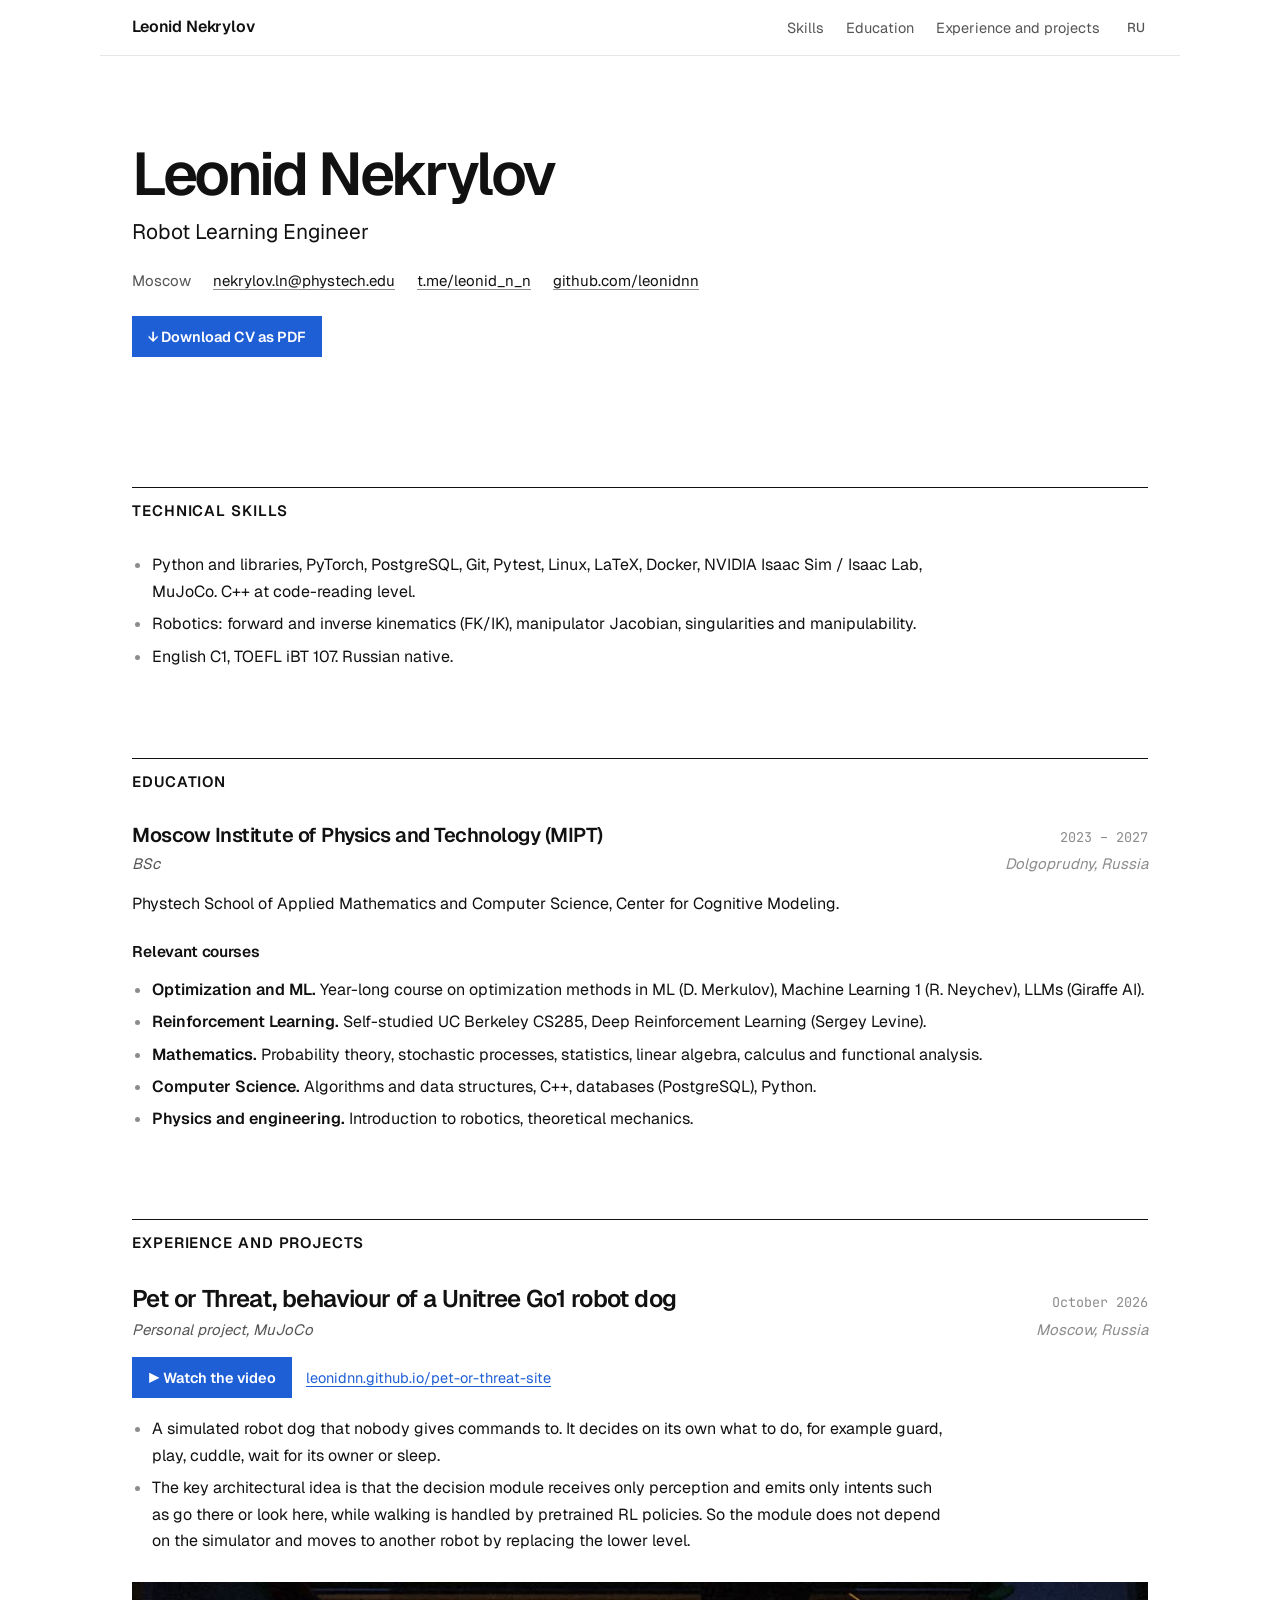
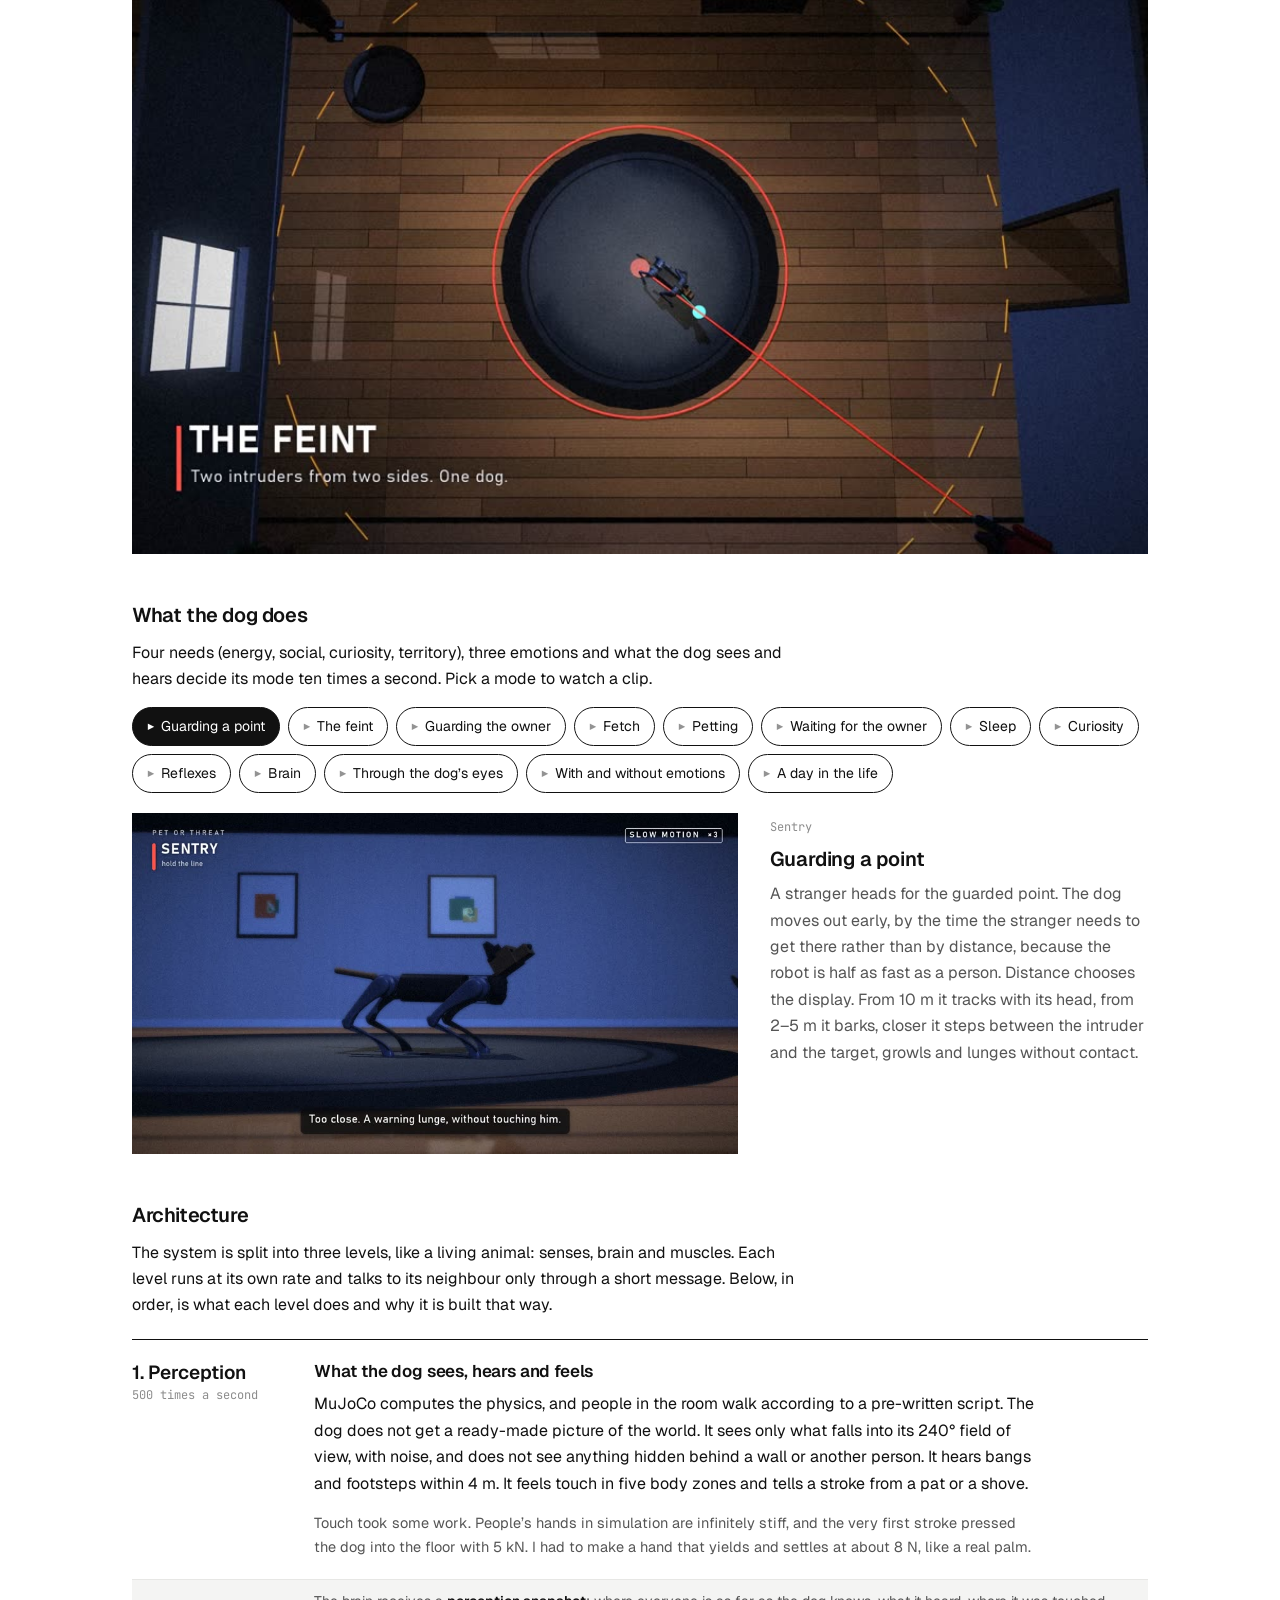
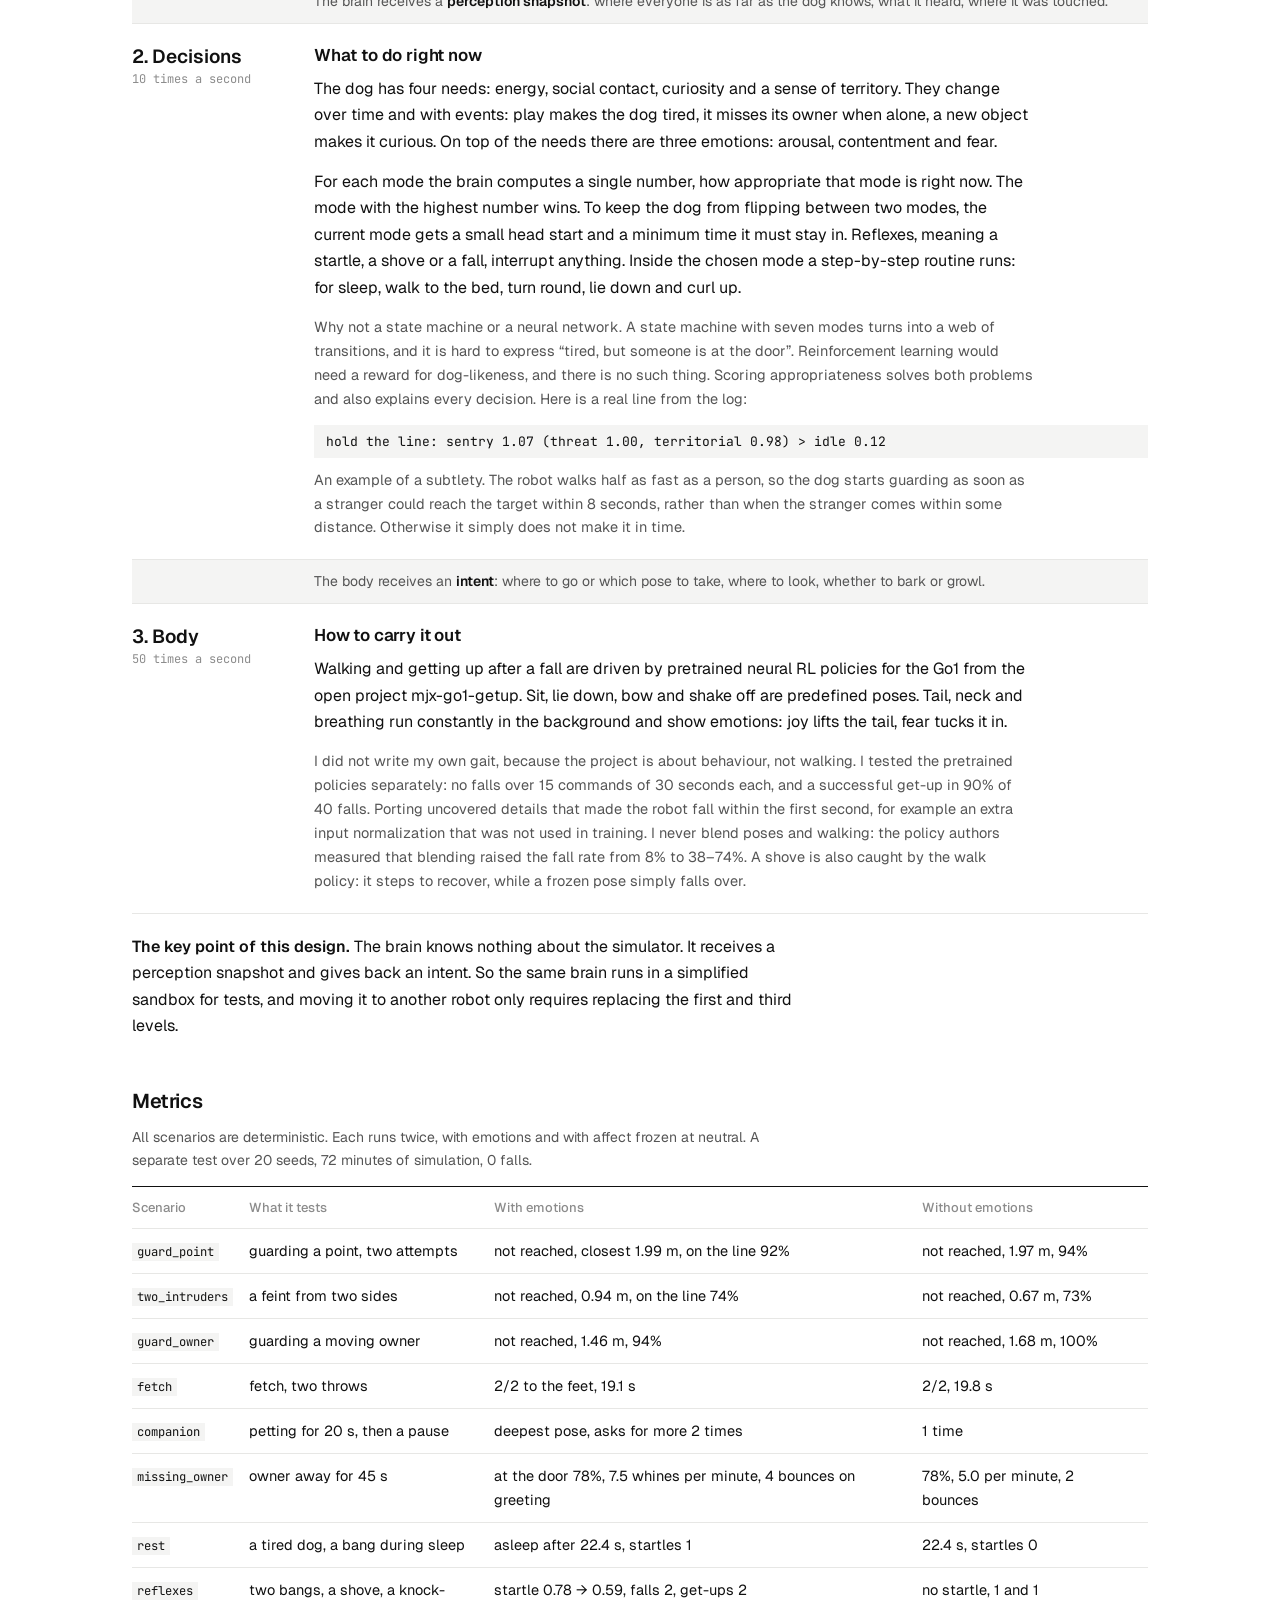
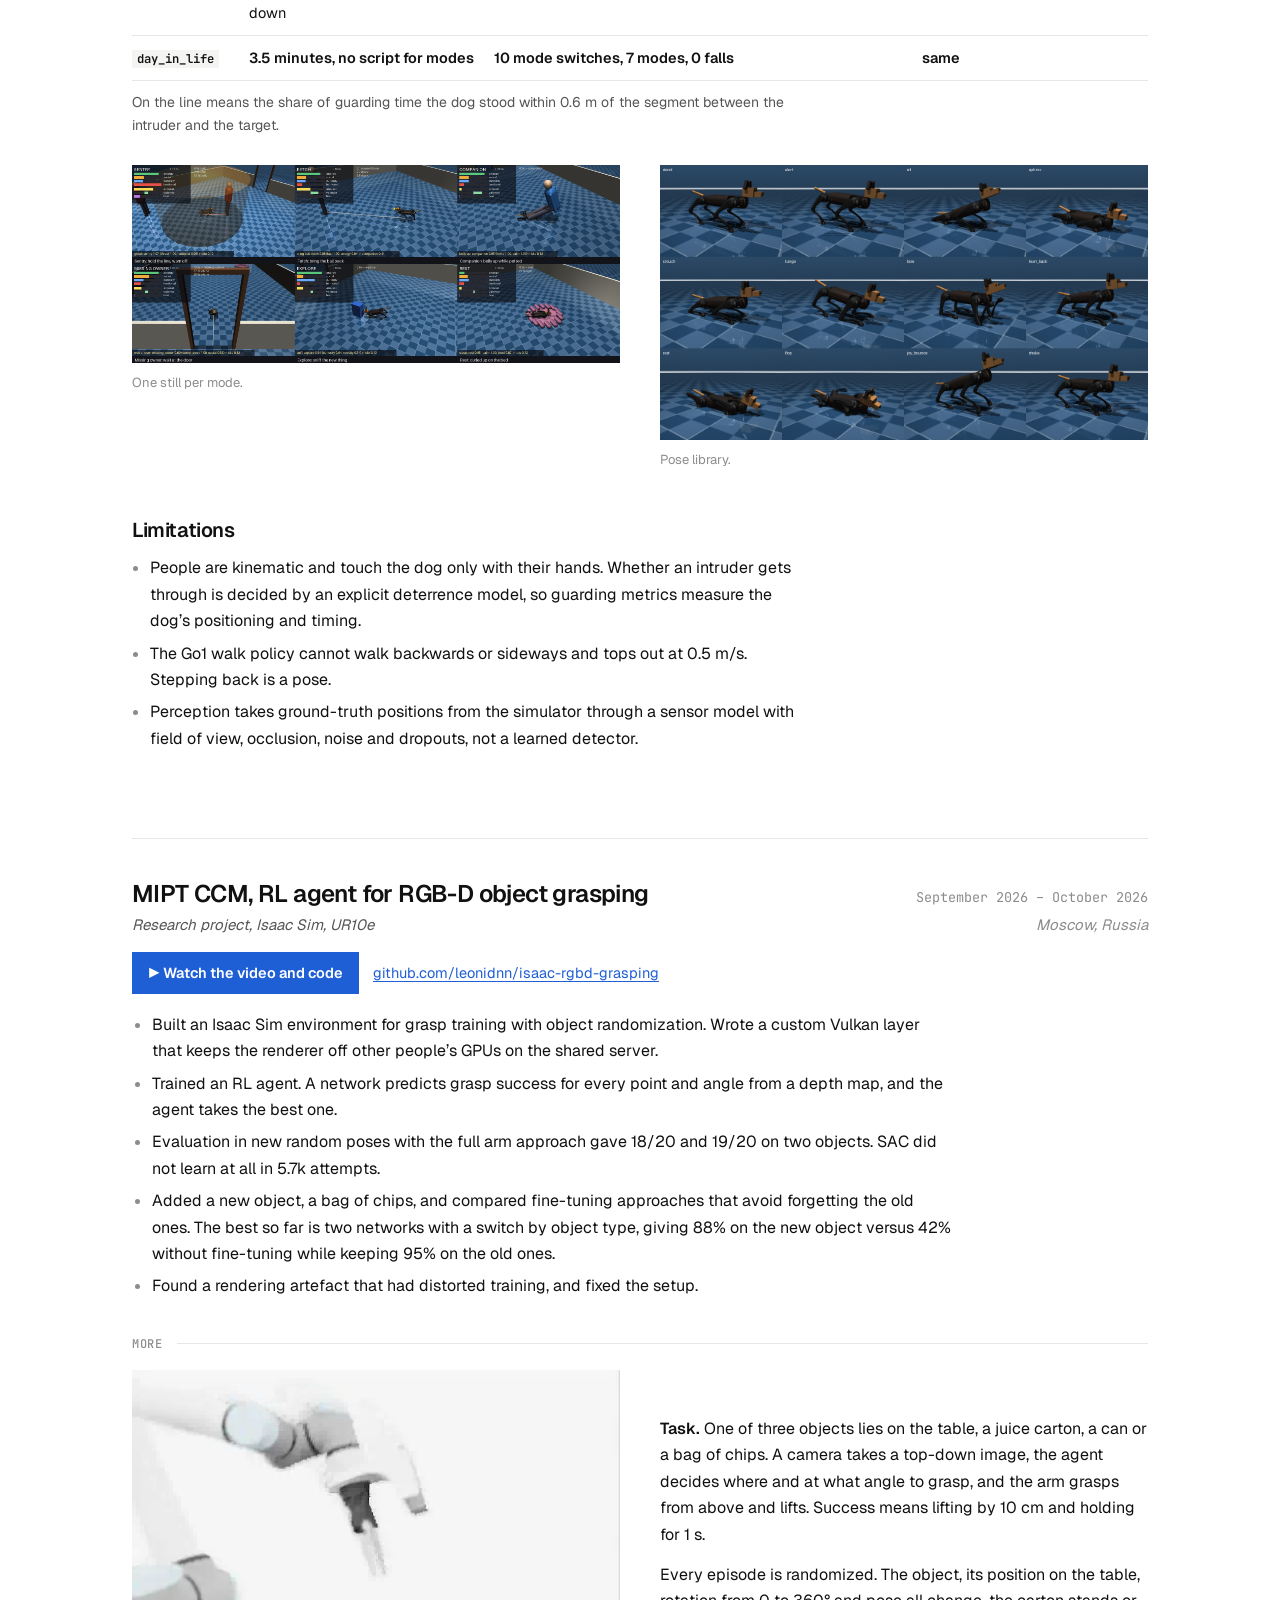
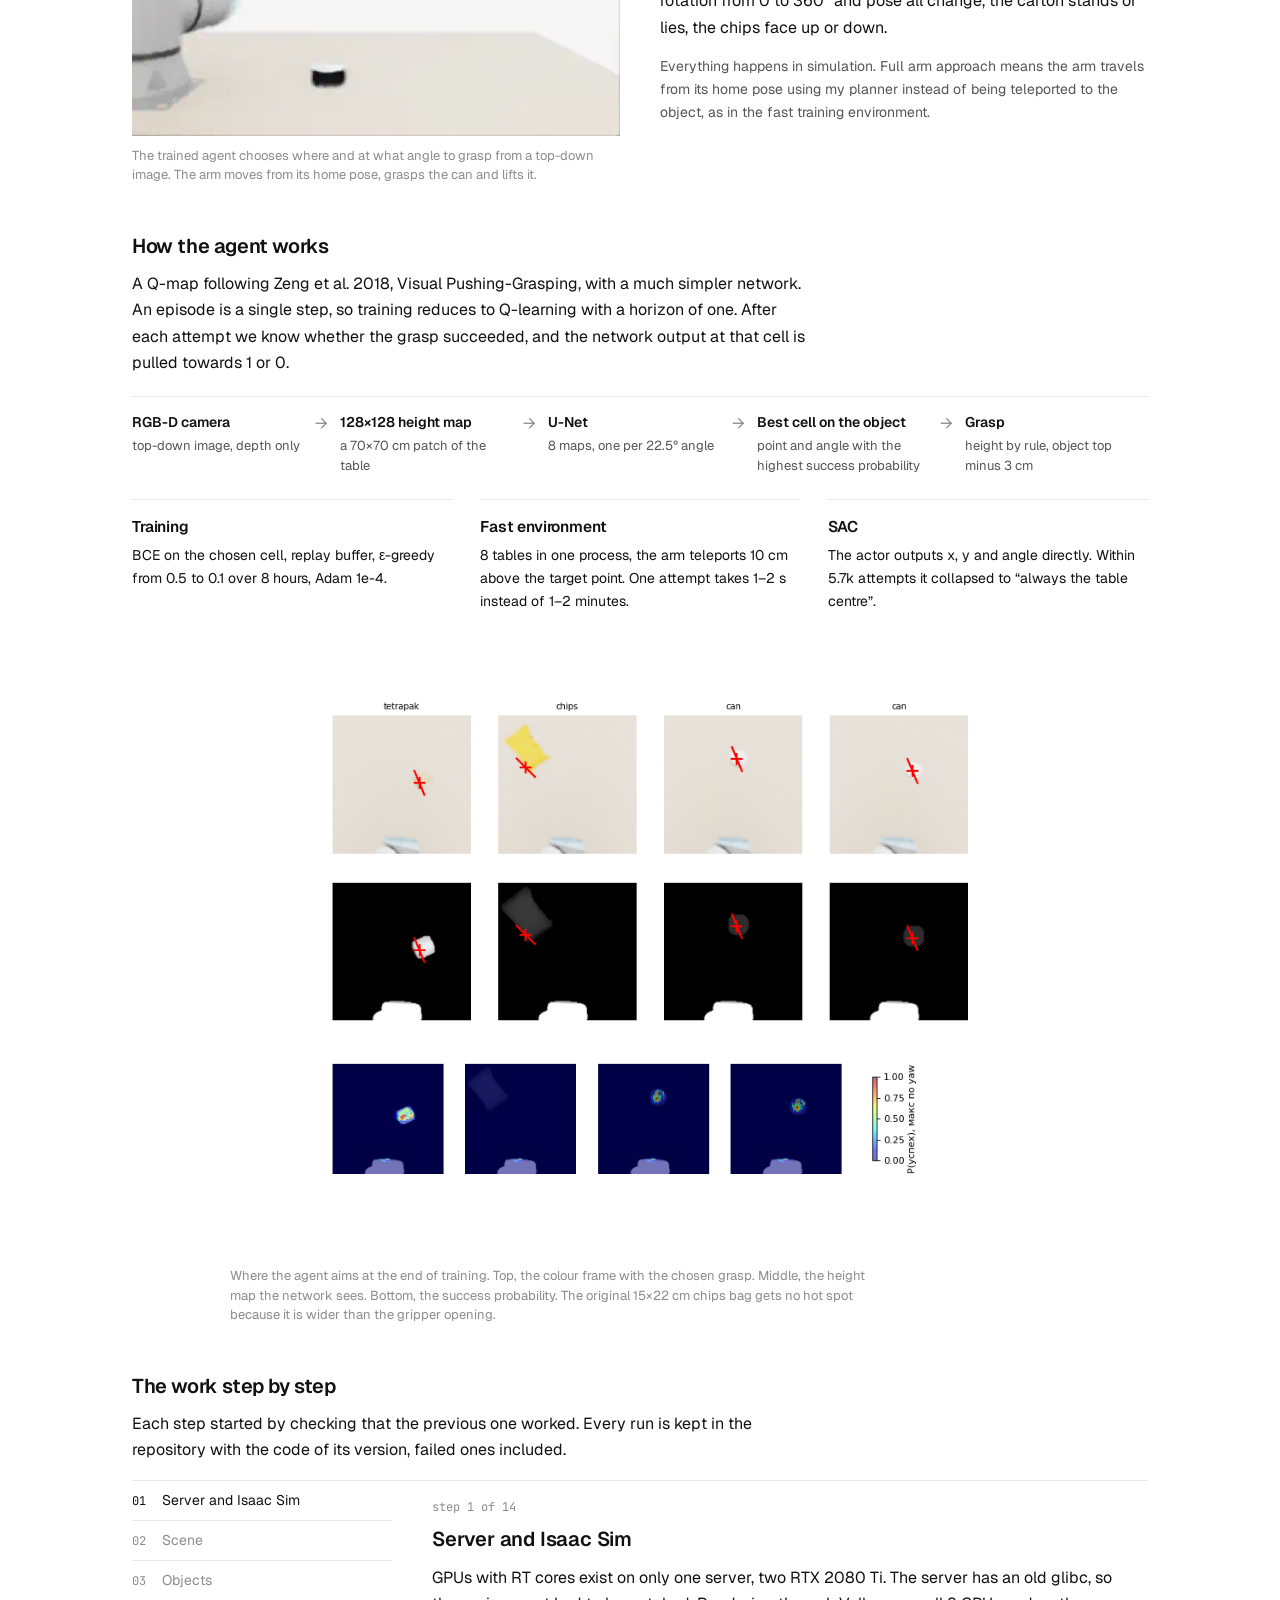
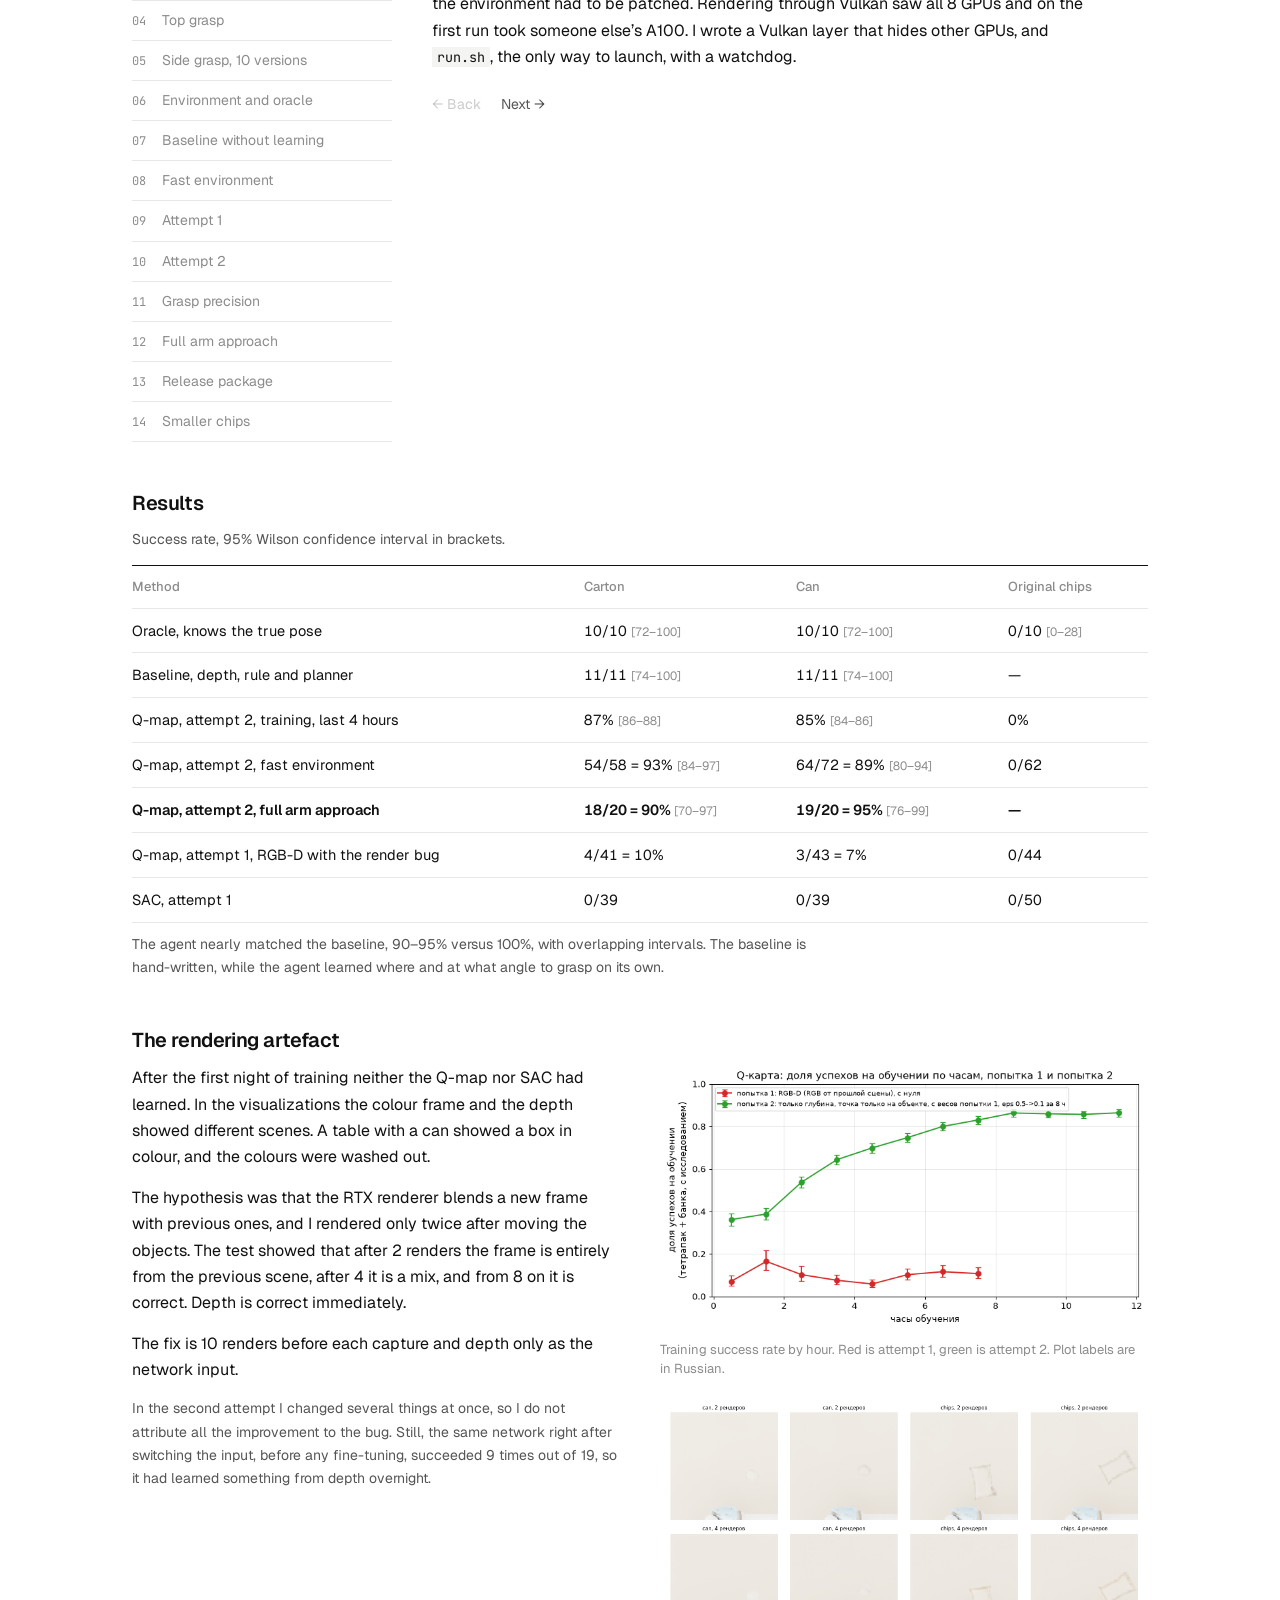
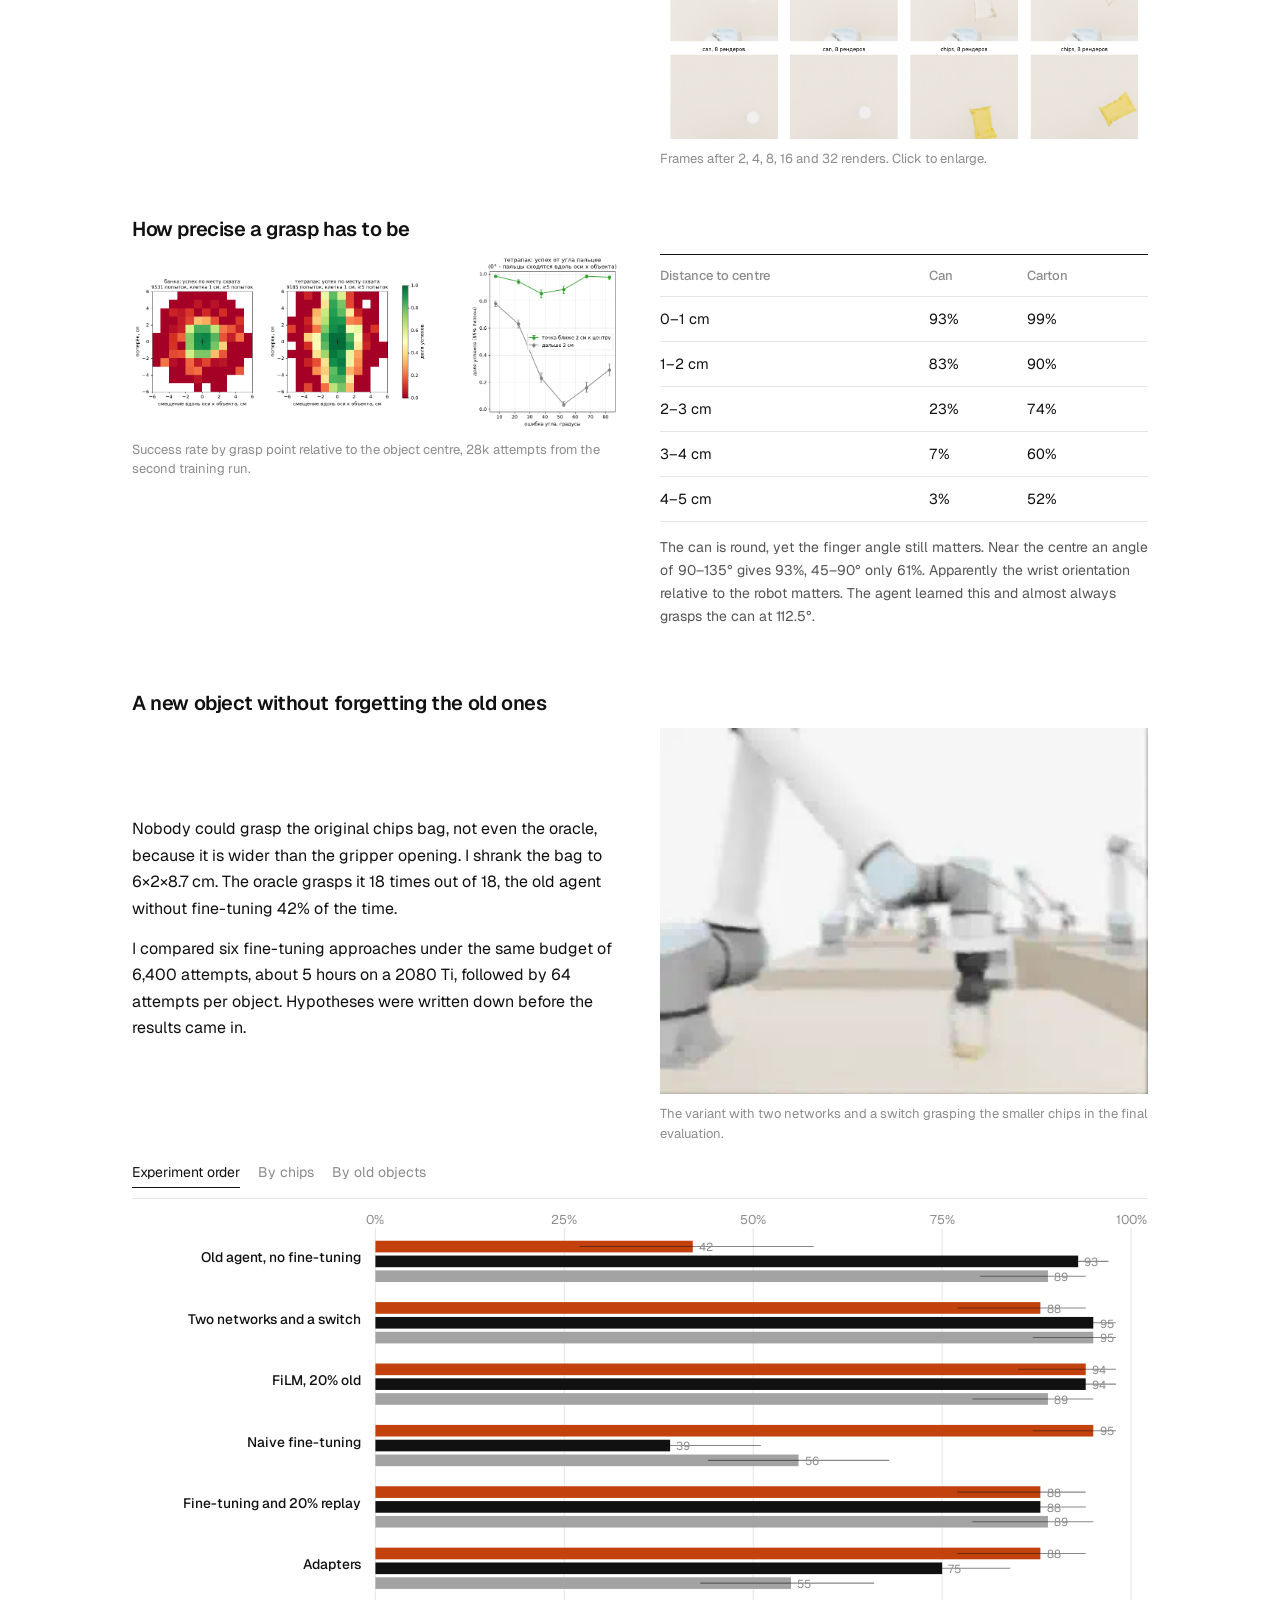
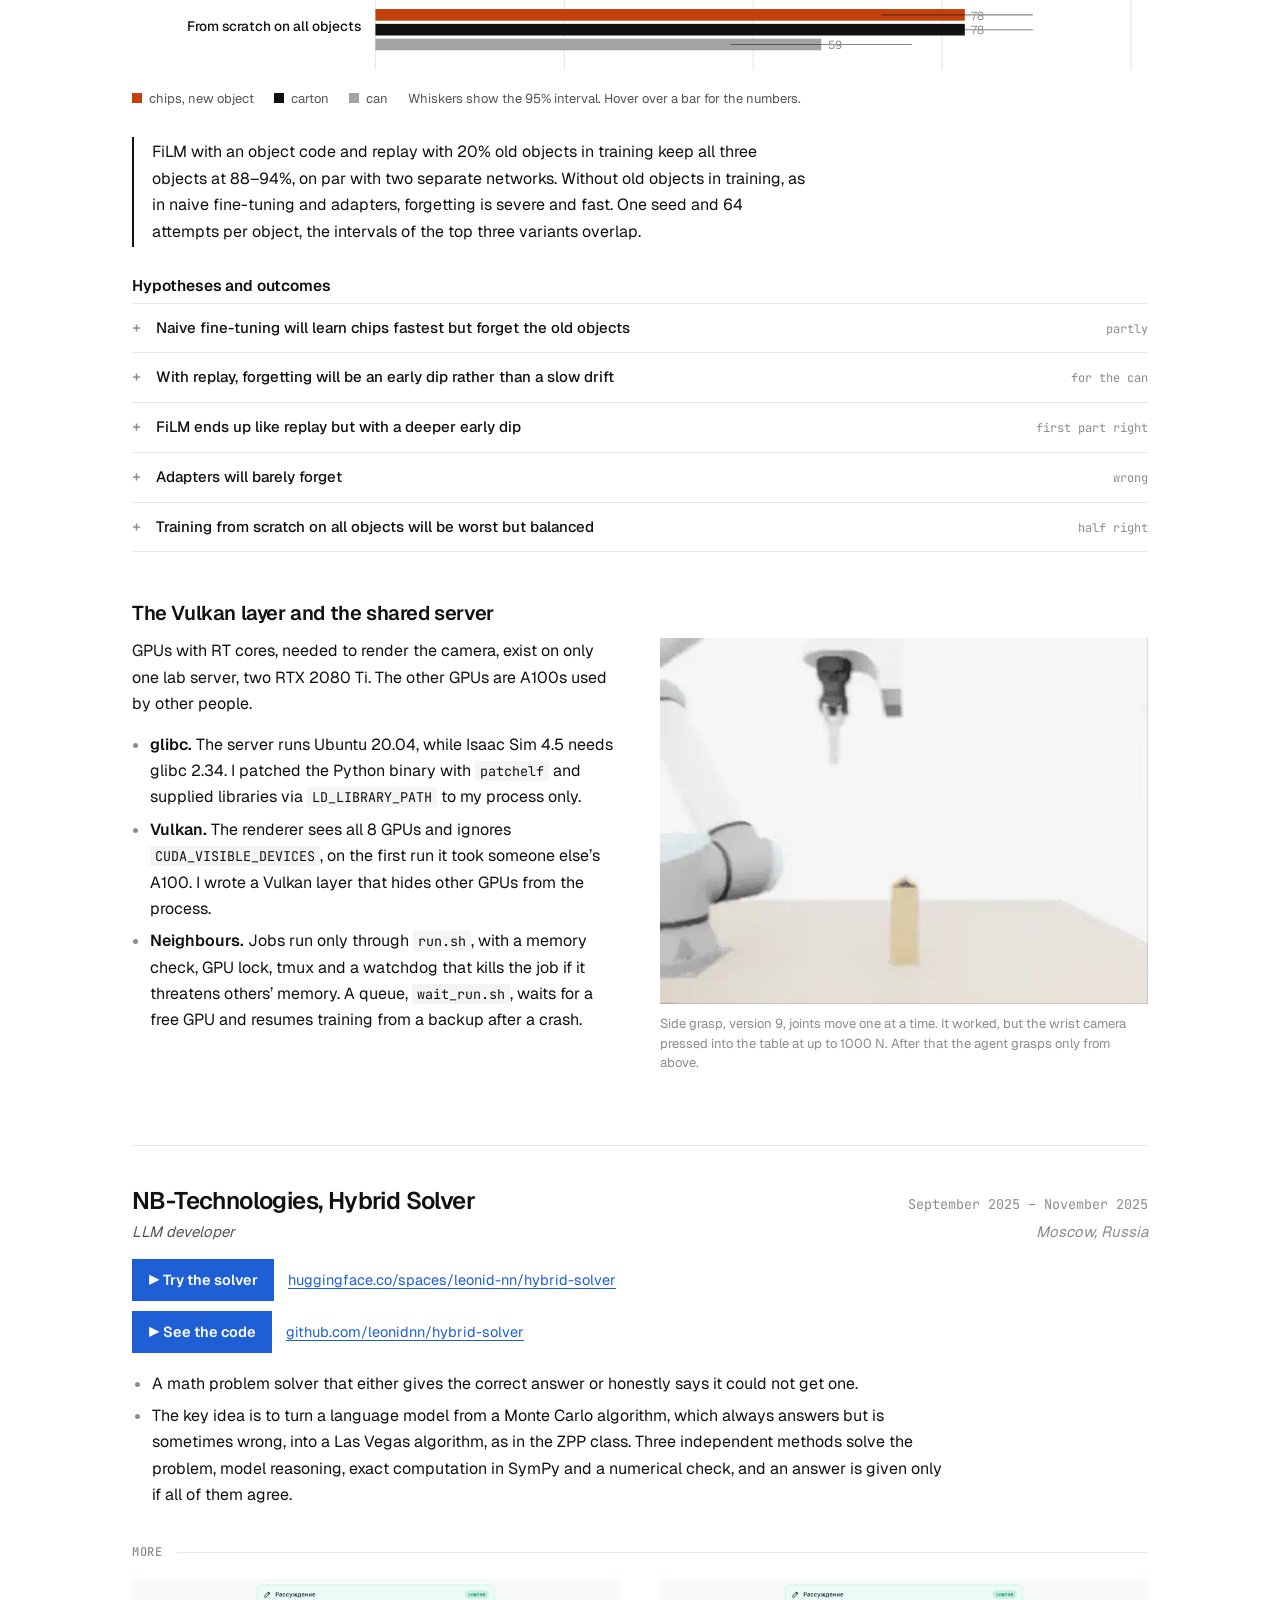
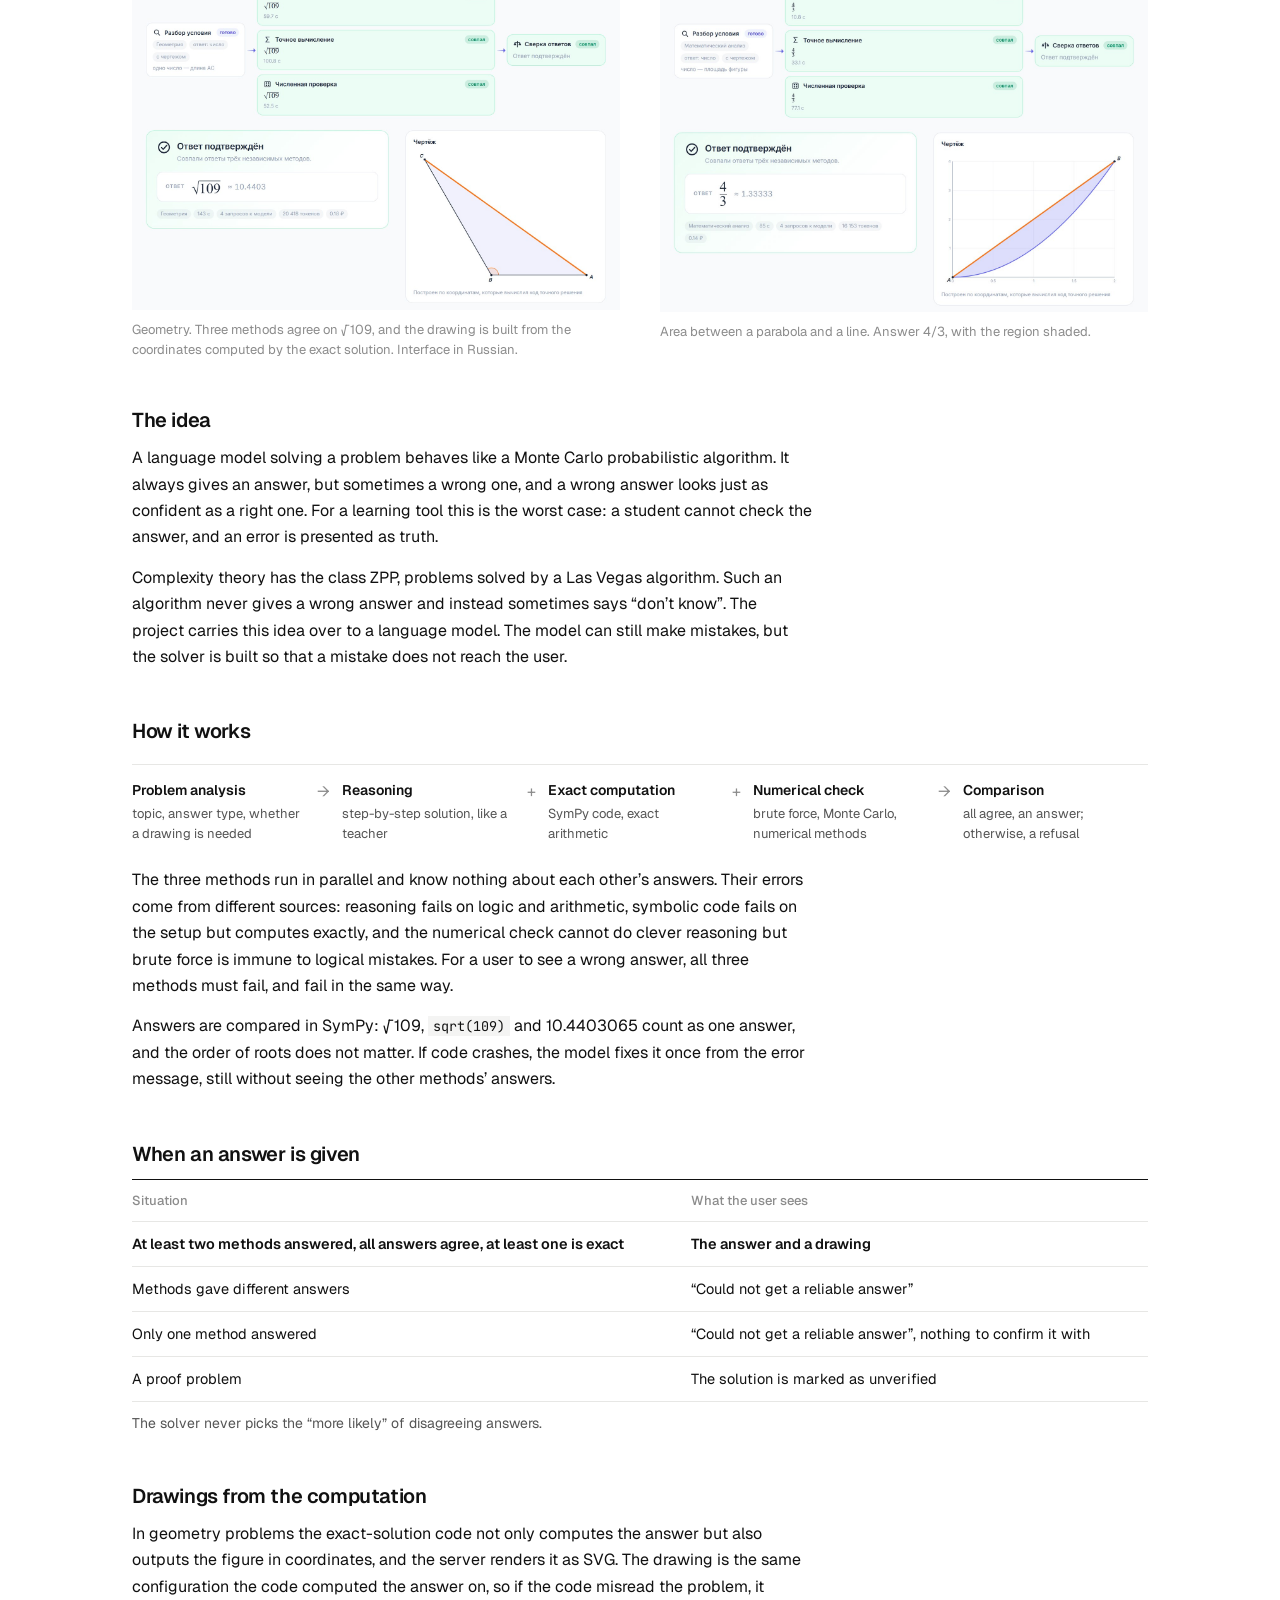
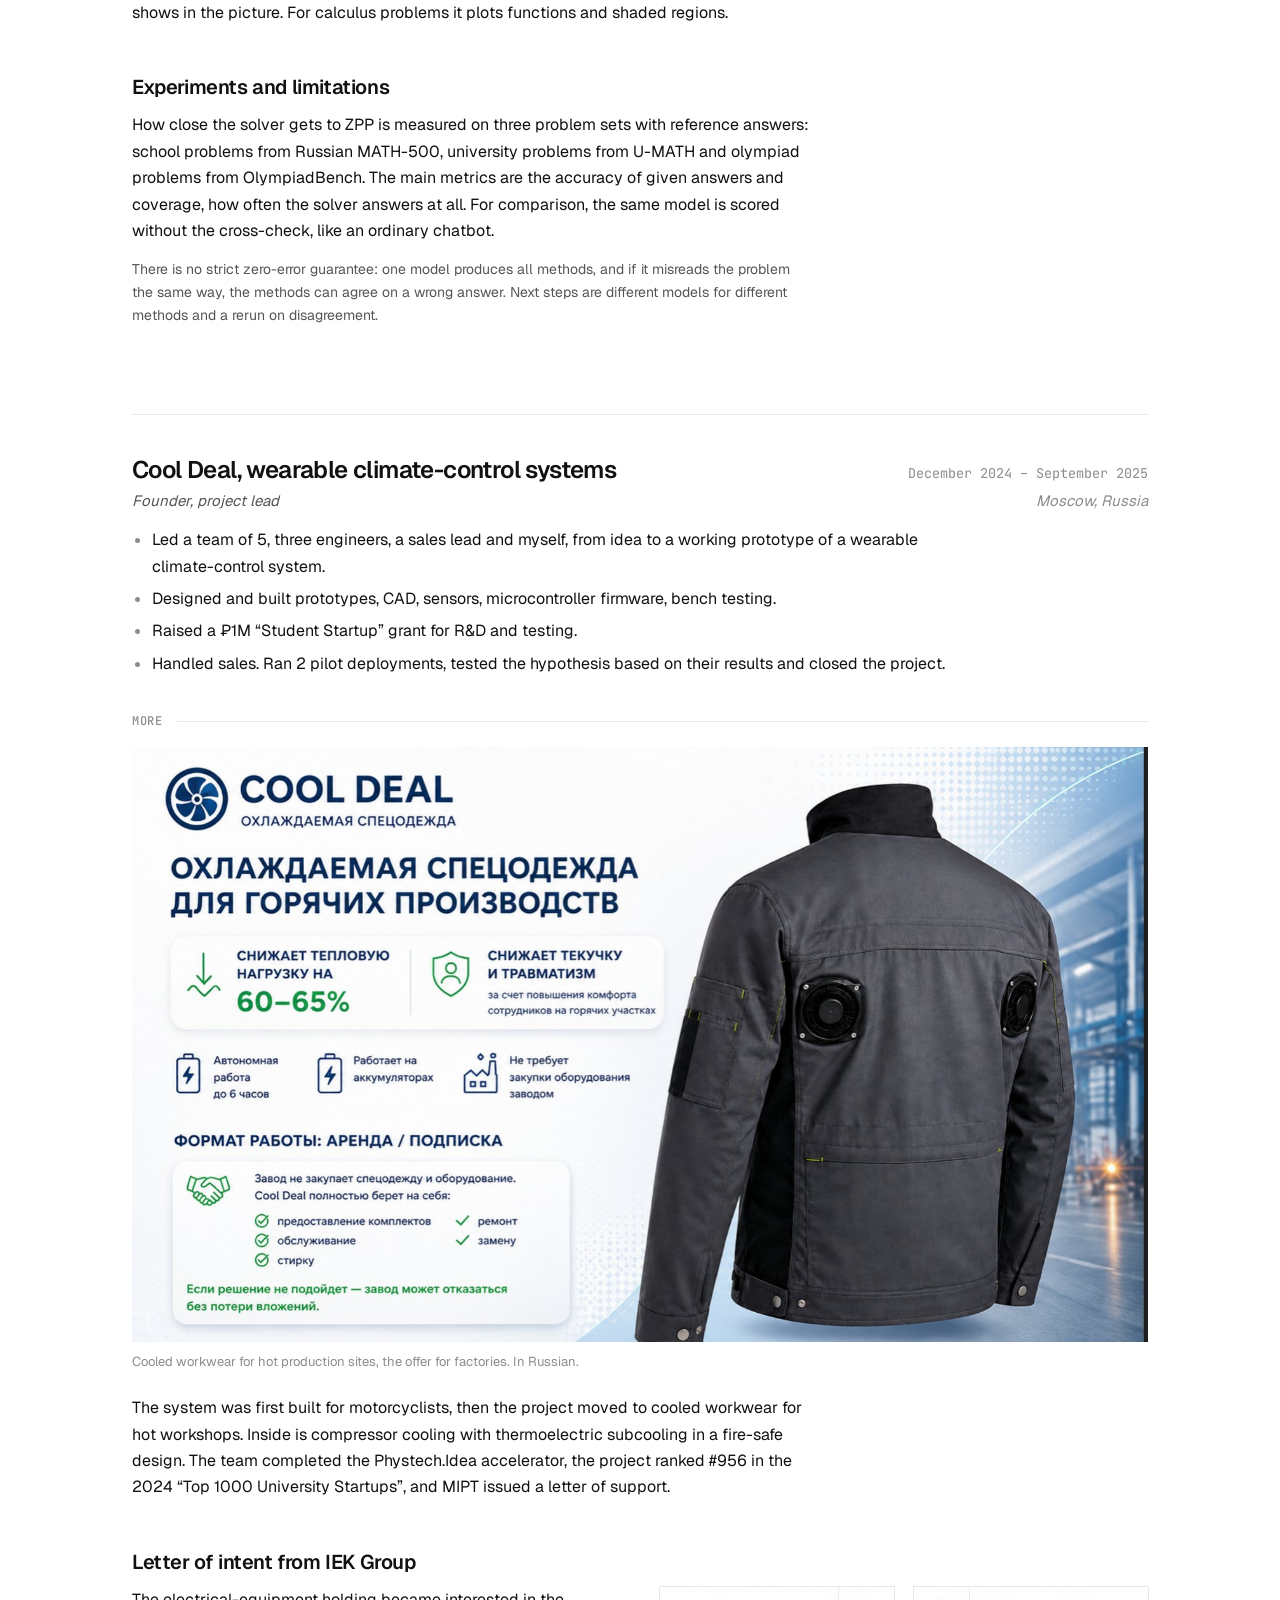
==== commit db5863b7: "Update resume, add English PDF and new skills Co-Authored-By: Claude Opus 5.5 <noreply@anthropic.com" ====
--- a/index.html
+++ b/index.html
@@ -37,7 +37,7 @@
       <a href="https://t.me/leonid_n_n">t.me/leonid_n_n</a>
       <a href="https://github.com/leonidnn">github.com/leonidnn</a>
     </p>
-    <div class="projlink" style="margin-top:22px"><a class="go" href="Nekrylov_CV.pdf" download>↓ Download CV as PDF</a><span class="muted small">in Russian</span></div>
+    <div class="projlink" style="margin-top:22px"><a class="go" href="Nekrylov_CV_en.pdf" download>↓ Download CV as PDF</a></div>
   </div>
   <div class="photo"><img src="media/photo.jpg" alt="Leonid Nekrylov" onerror="this.parentNode.remove()"></div>
 </div>
@@ -46,7 +46,8 @@
 <section class="chapter" id="skills">
   <div class="sec-title"><h2>Technical skills</h2></div>
   <ul class="bullets">
-    <li>Python, PyTorch, PostgreSQL, Git, Pytest, Linux, LaTeX, Docker, NVIDIA Isaac Sim / Isaac Lab, MuJoCo.</li>
+    <li>Python and libraries, PyTorch, PostgreSQL, Git, Pytest, Linux, LaTeX, Docker, NVIDIA Isaac Sim / Isaac Lab, MuJoCo. C++ at code-reading level.</li>
+    <li>Robotics: forward and inverse kinematics (FK/IK), manipulator Jacobian, singularities and manipulability.</li>
     <li>English C1, TOEFL iBT 107. Russian native.</li>
   </ul>
 </section>
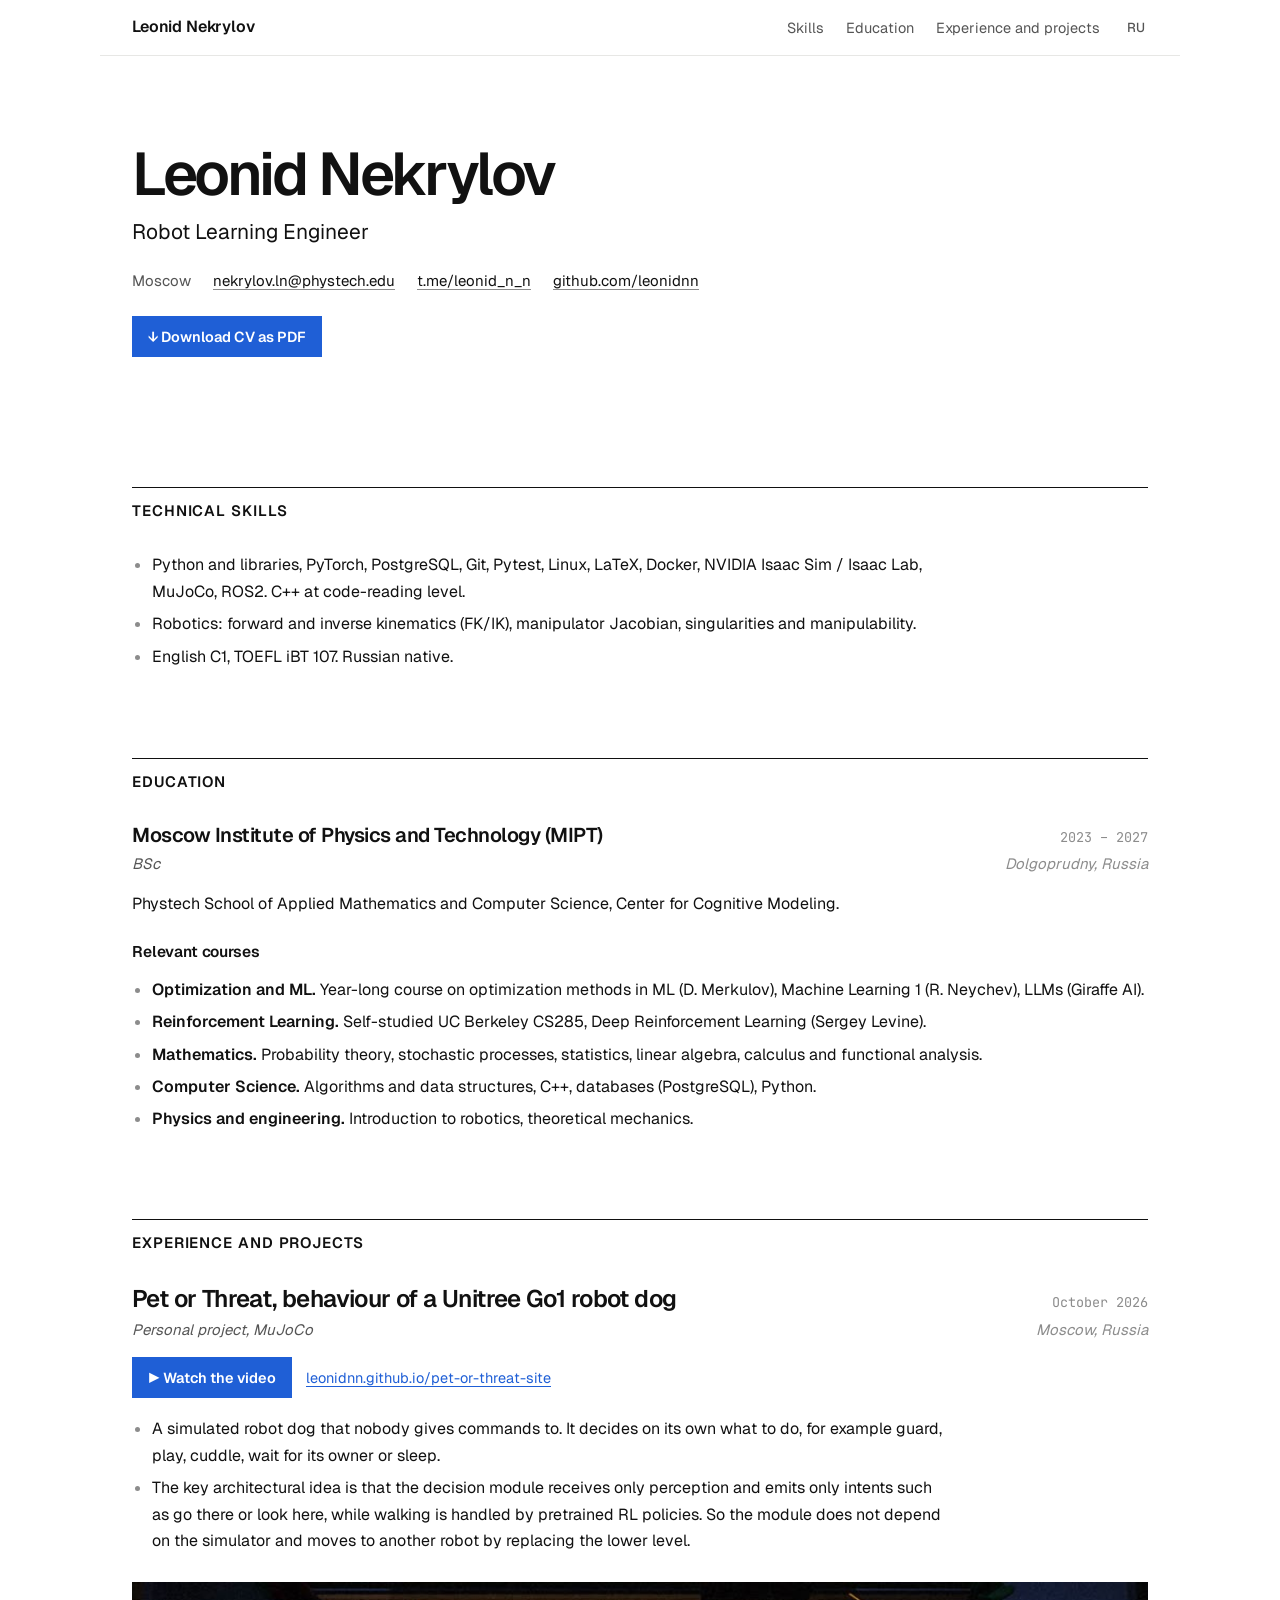
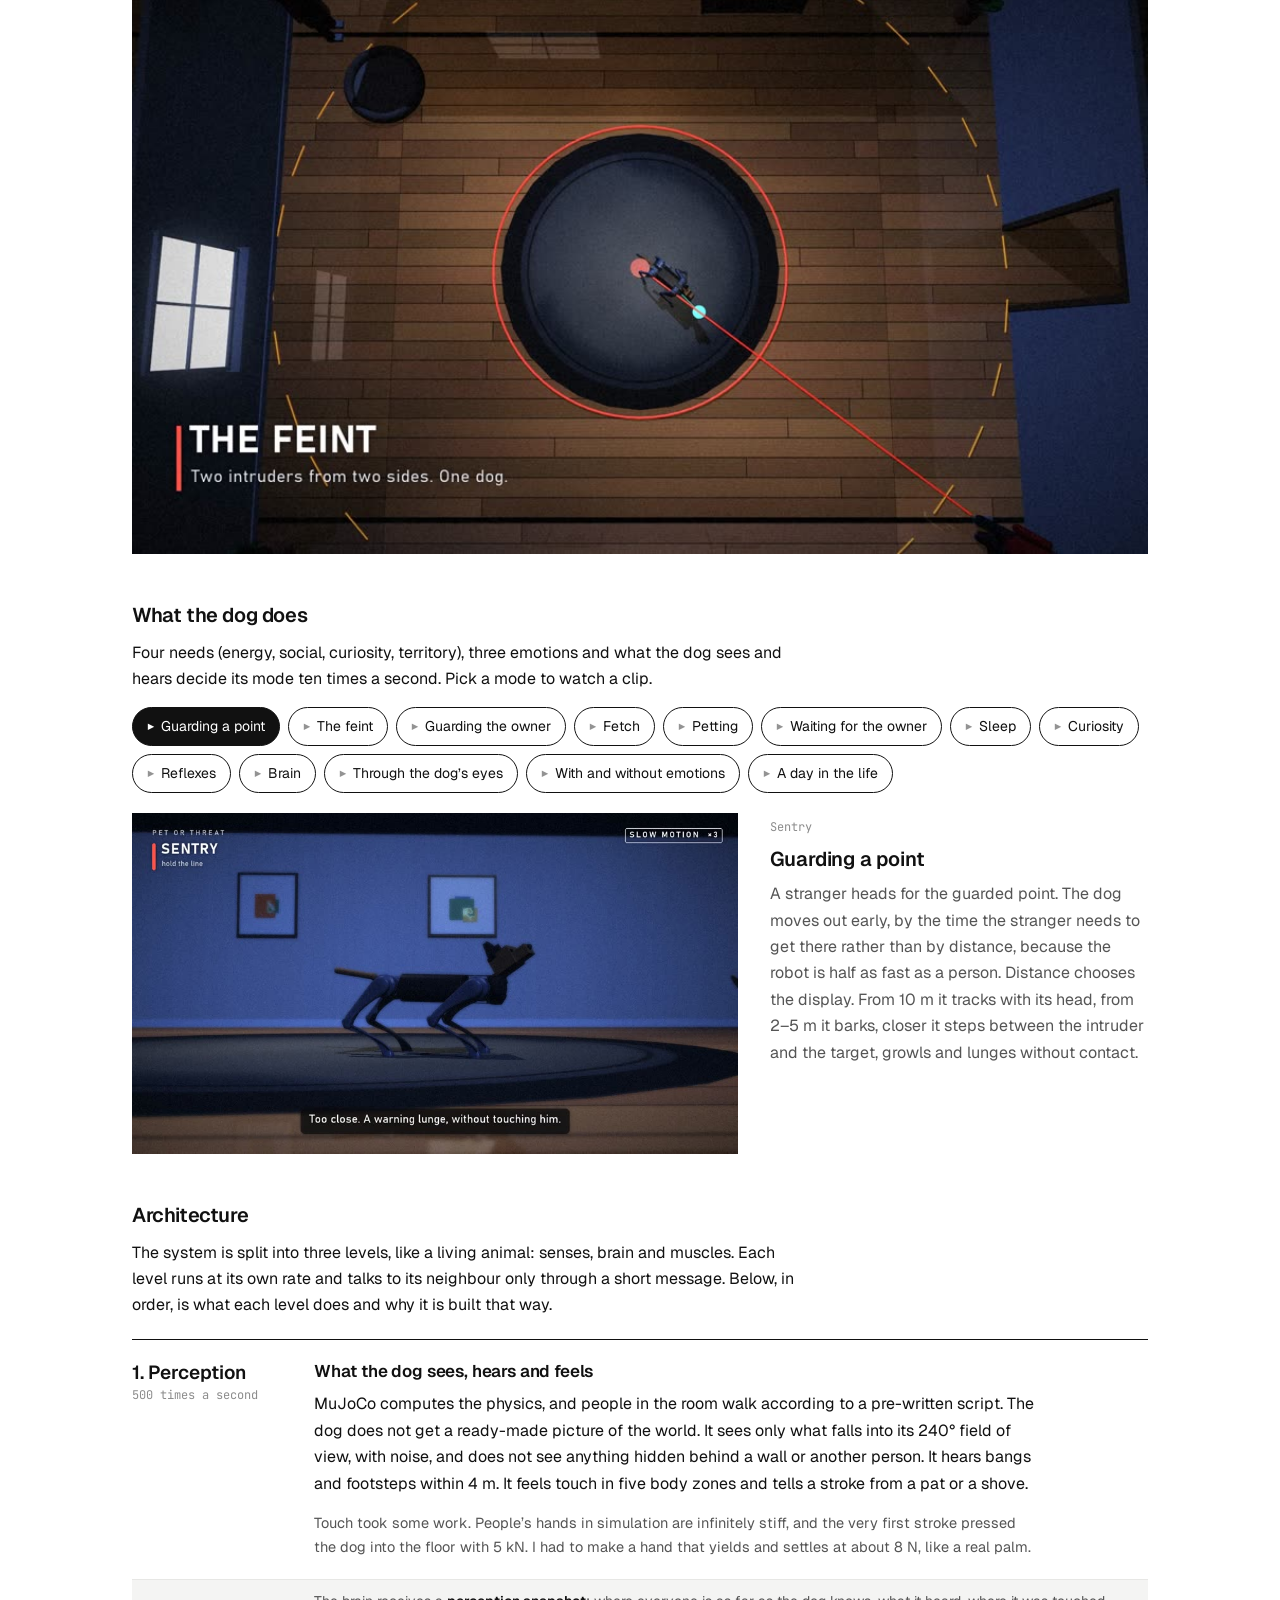
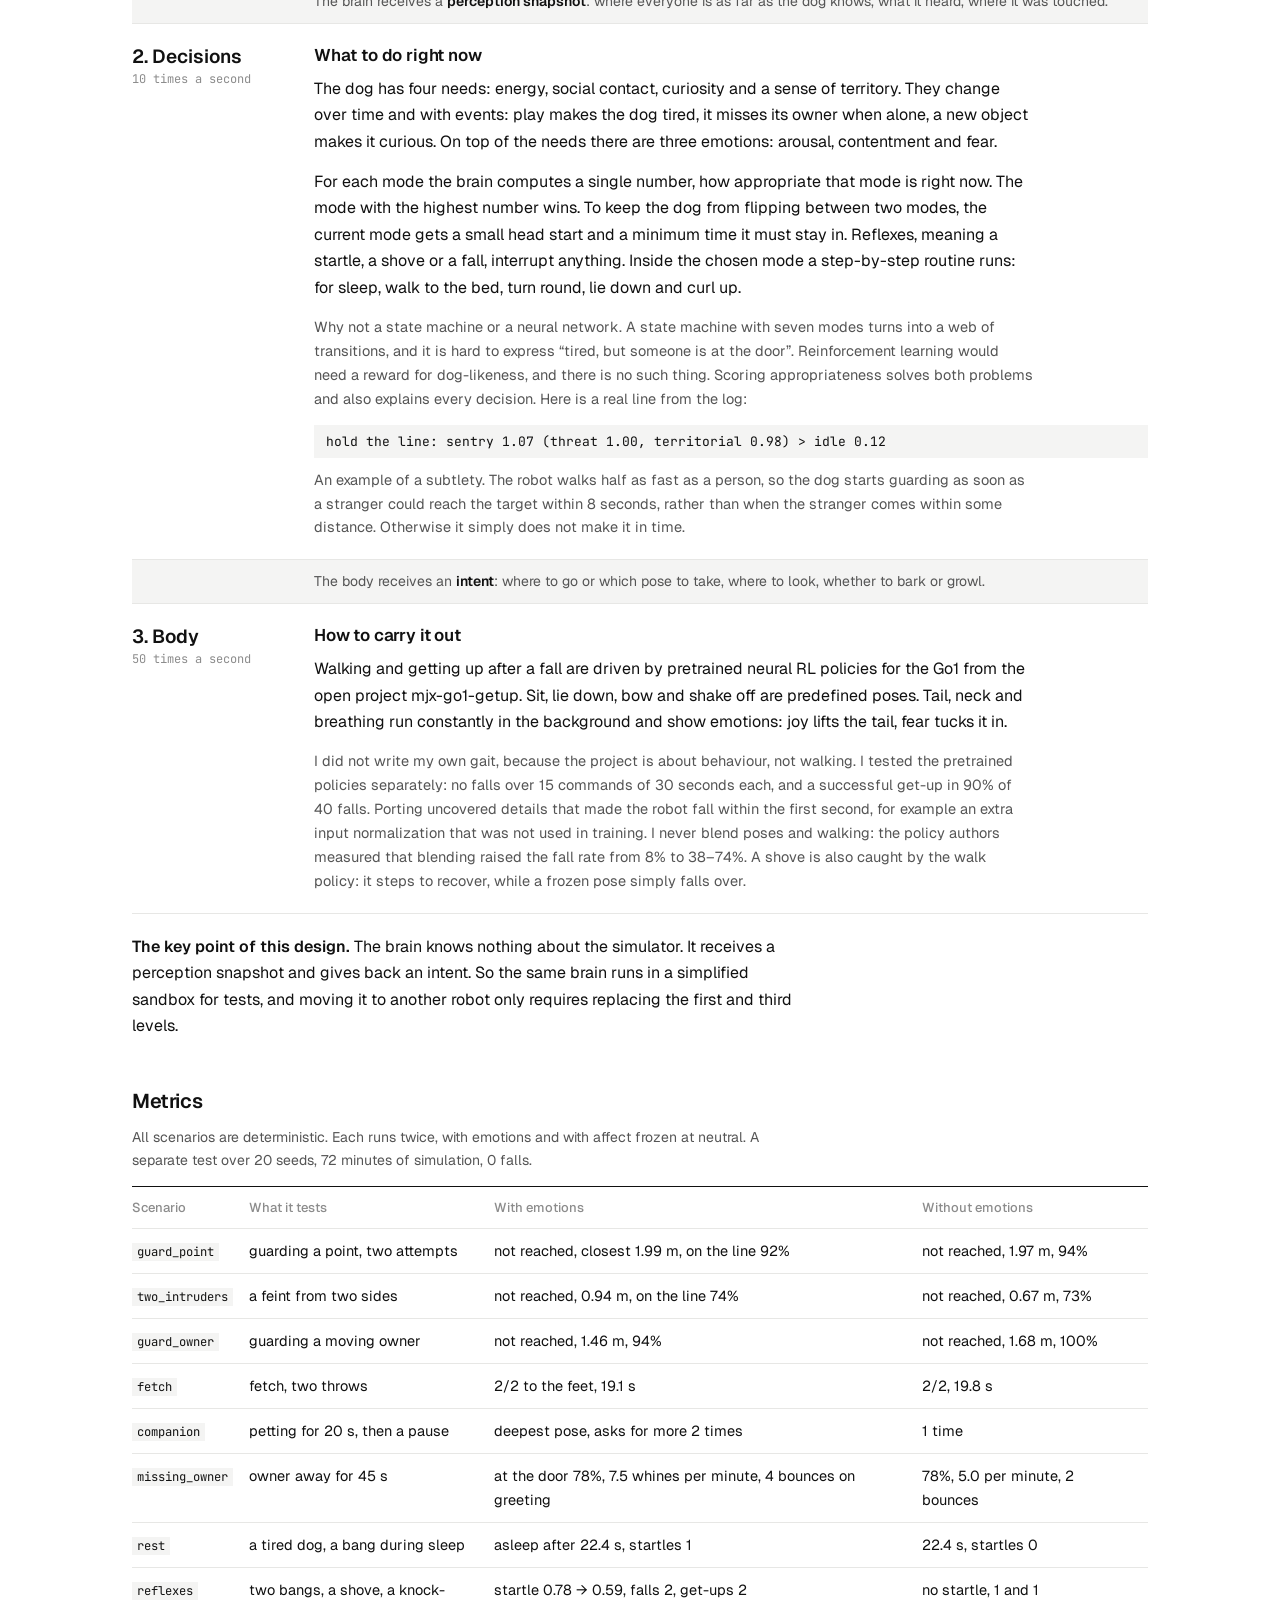
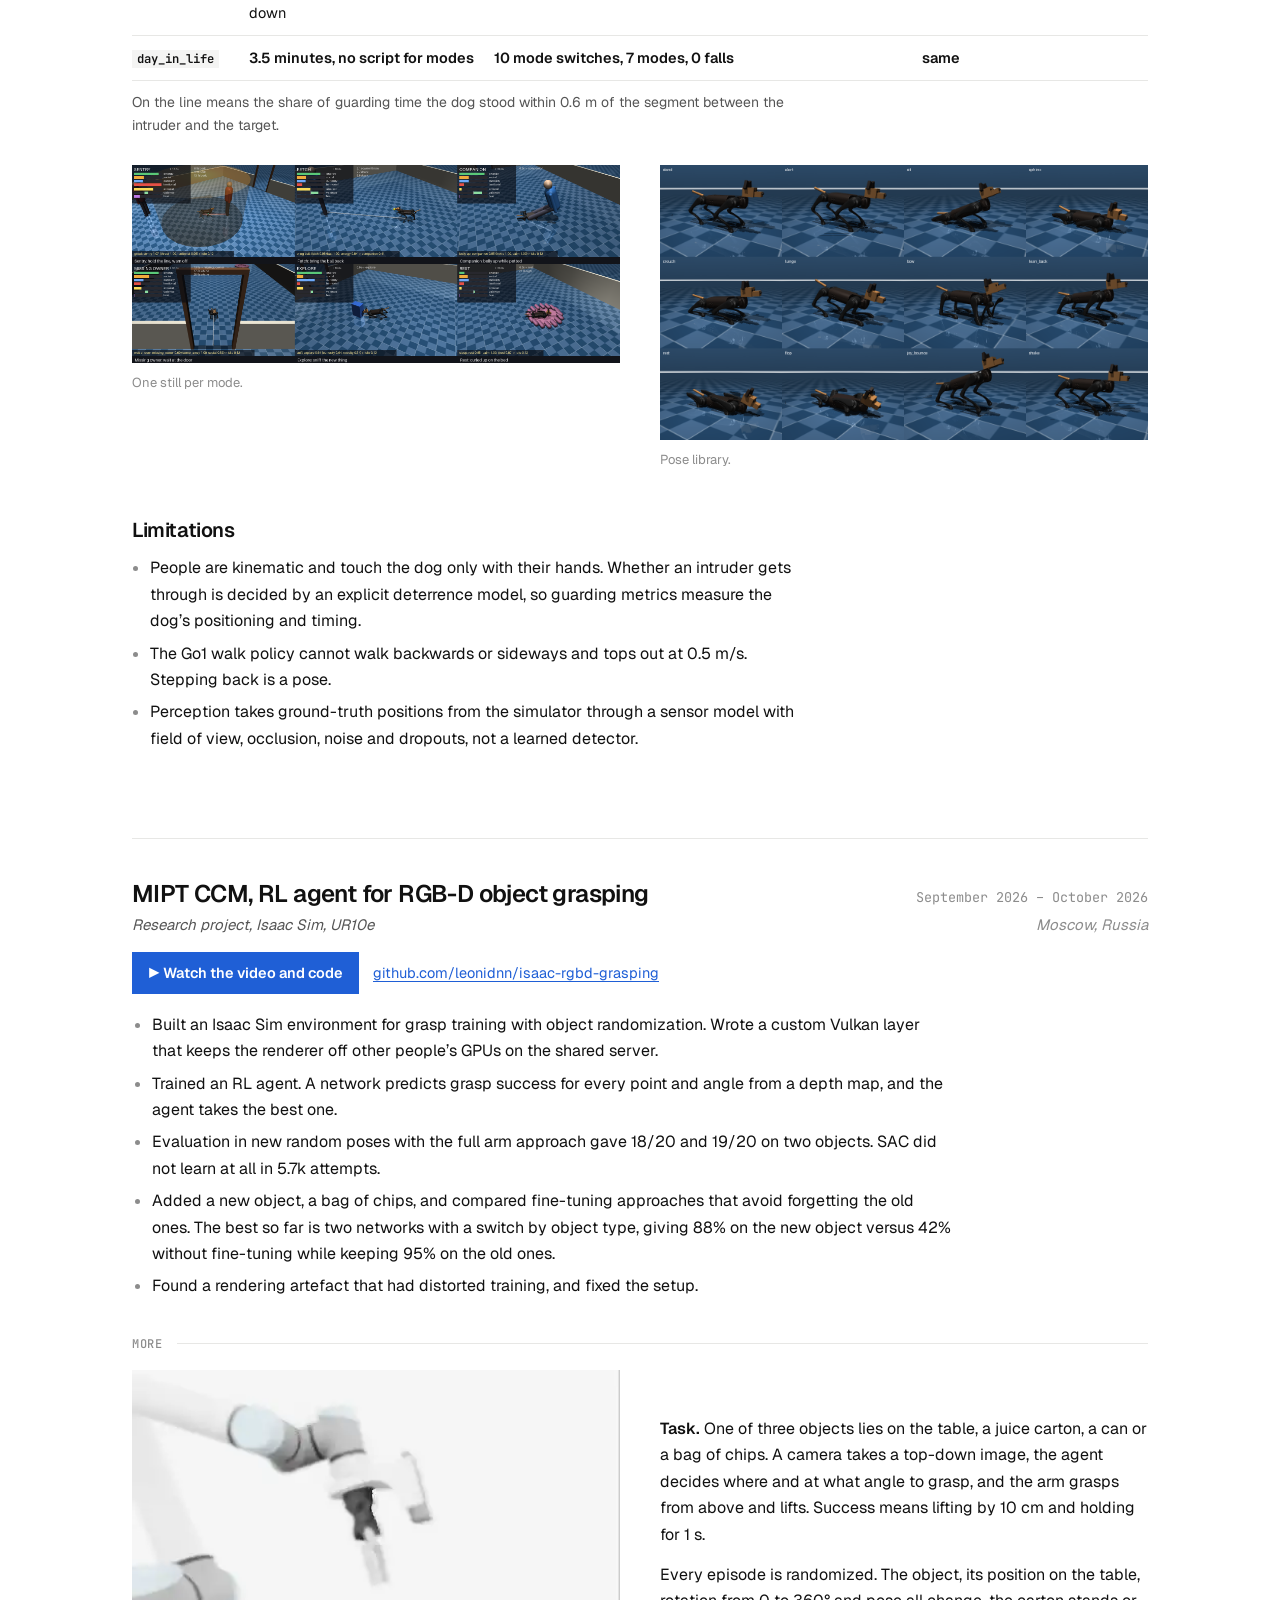
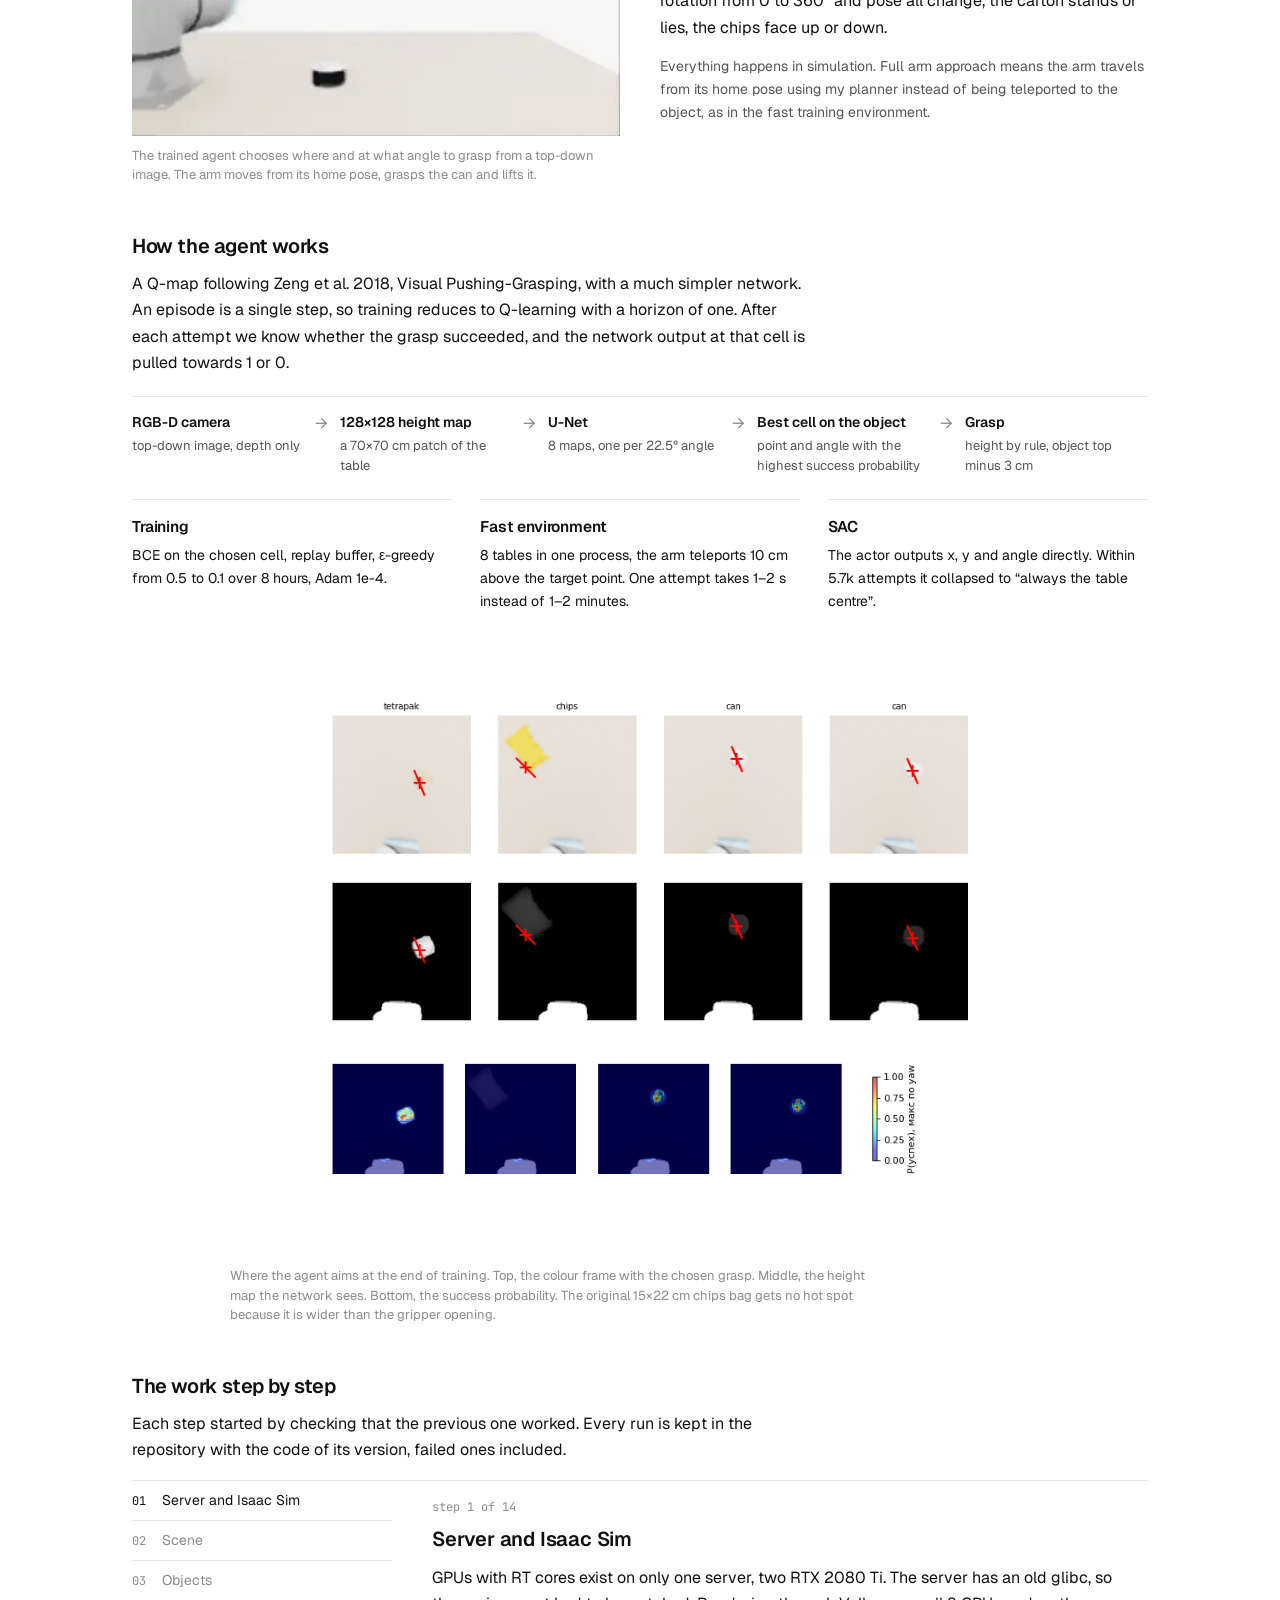
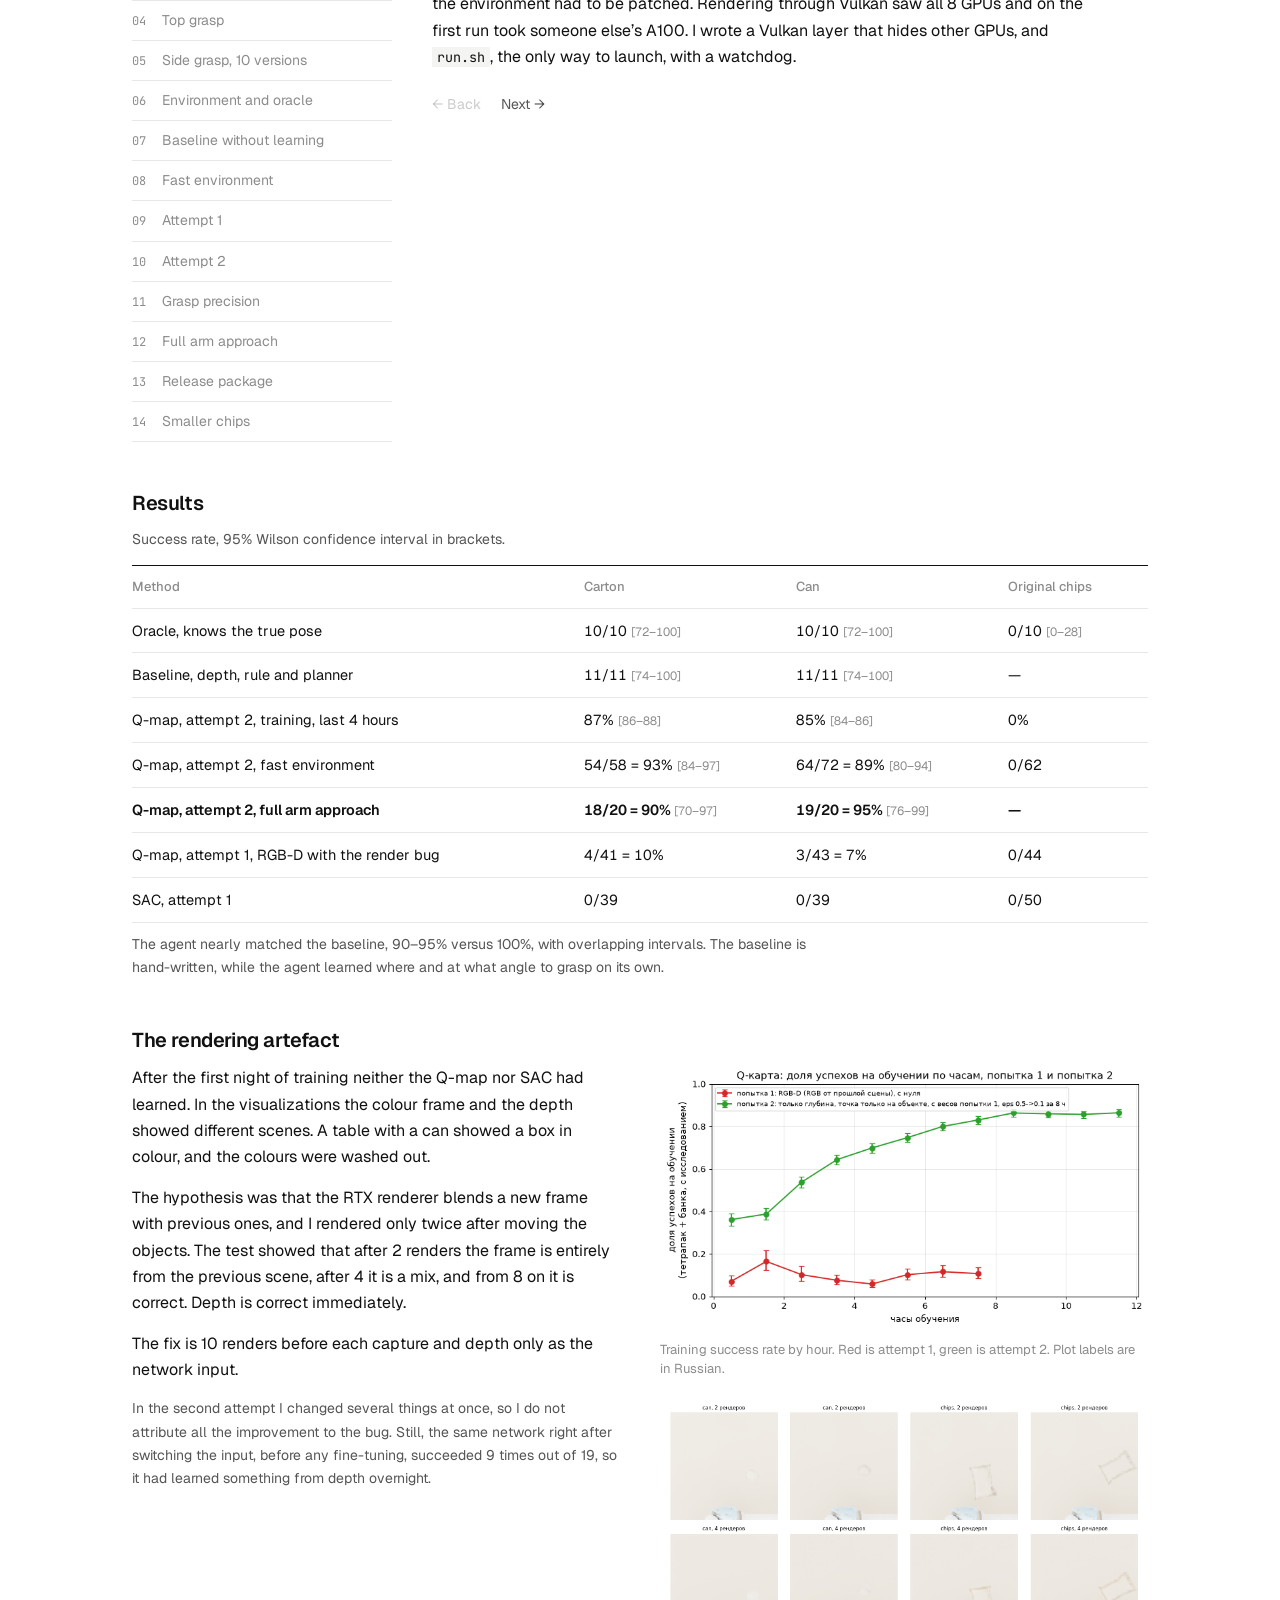
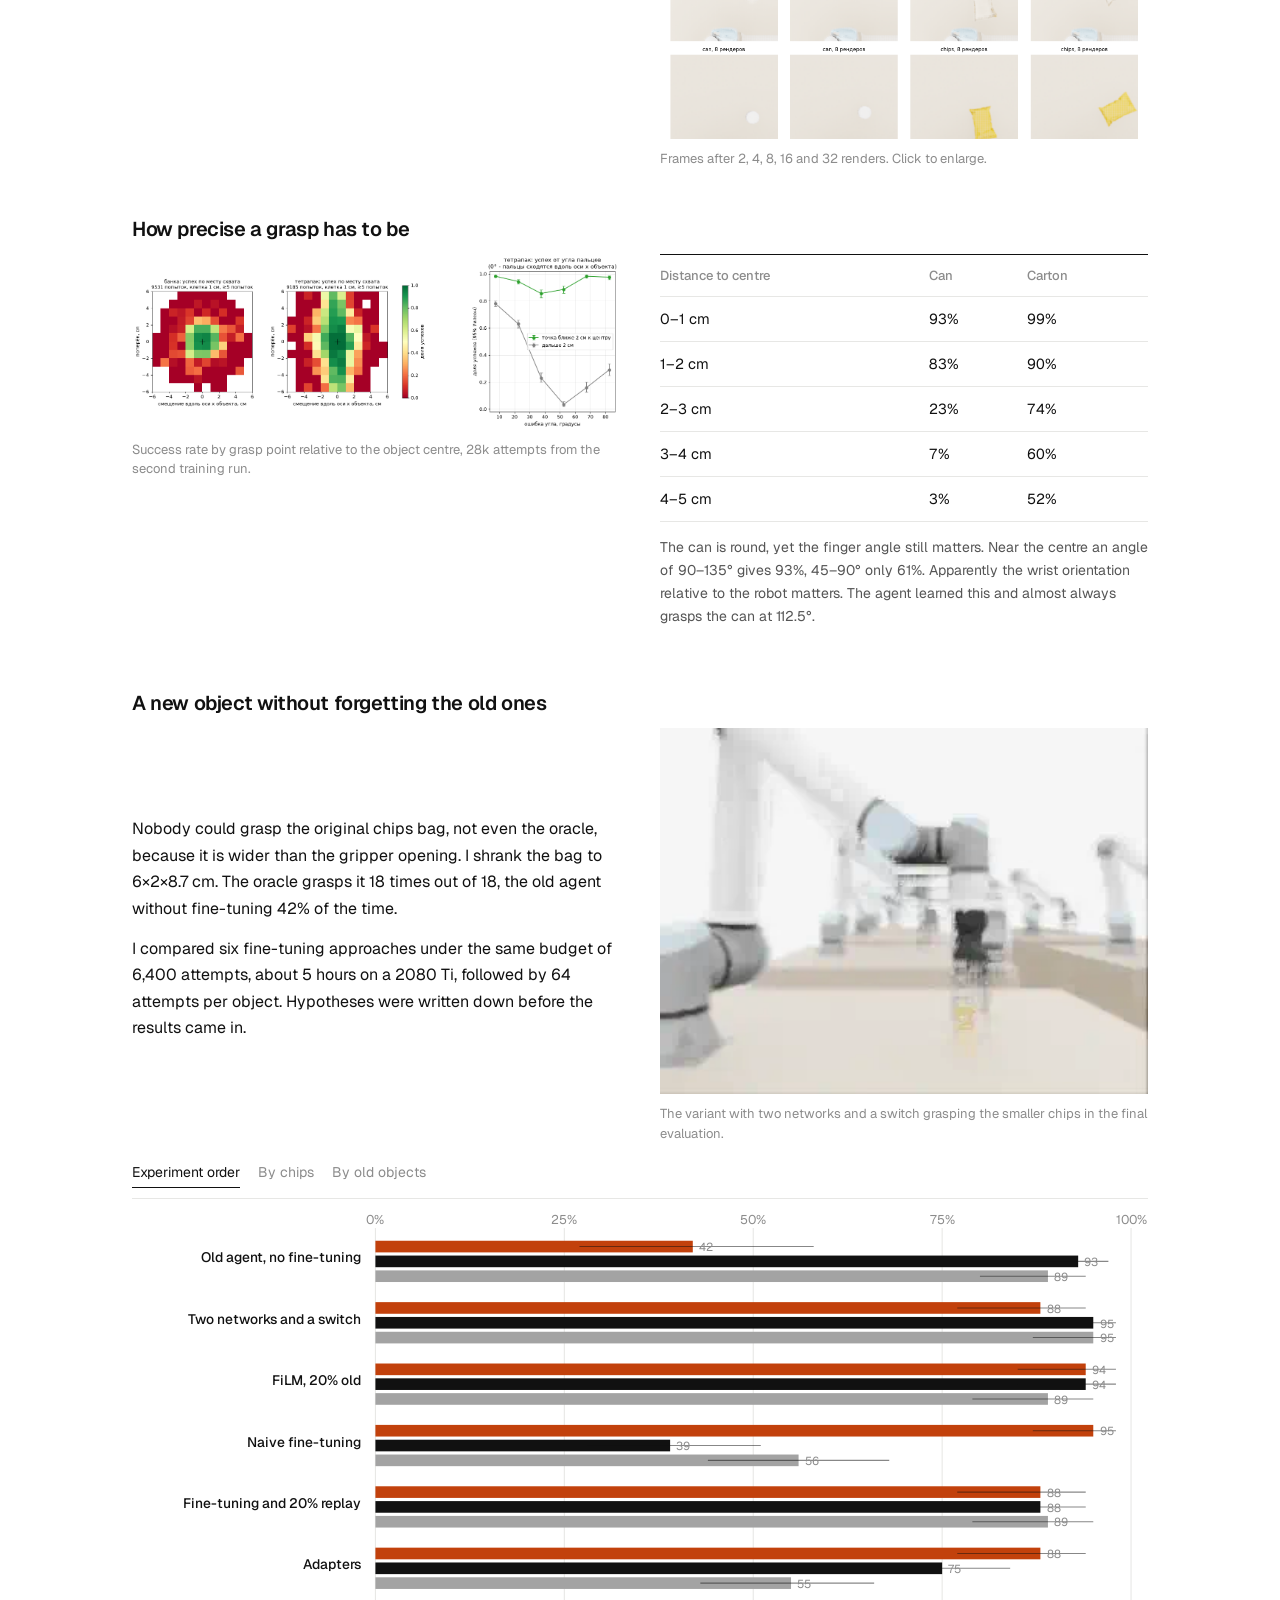
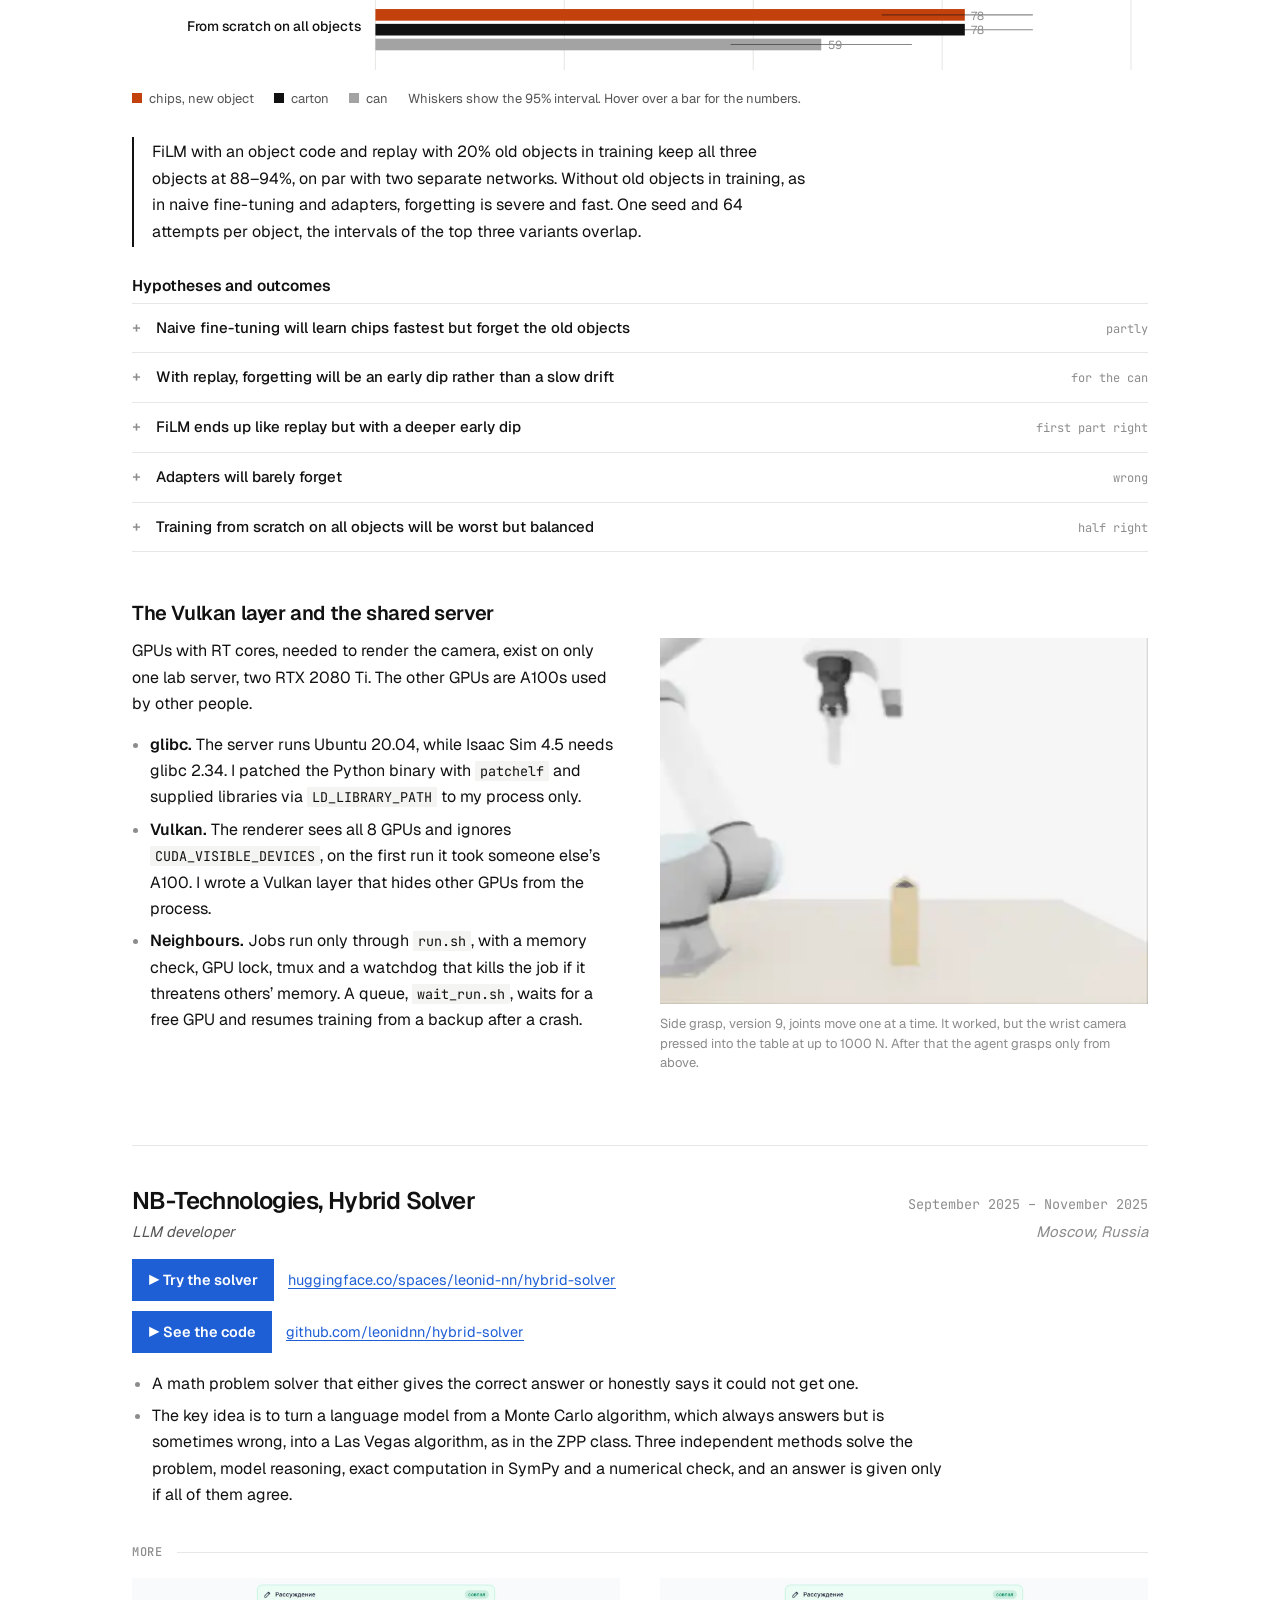
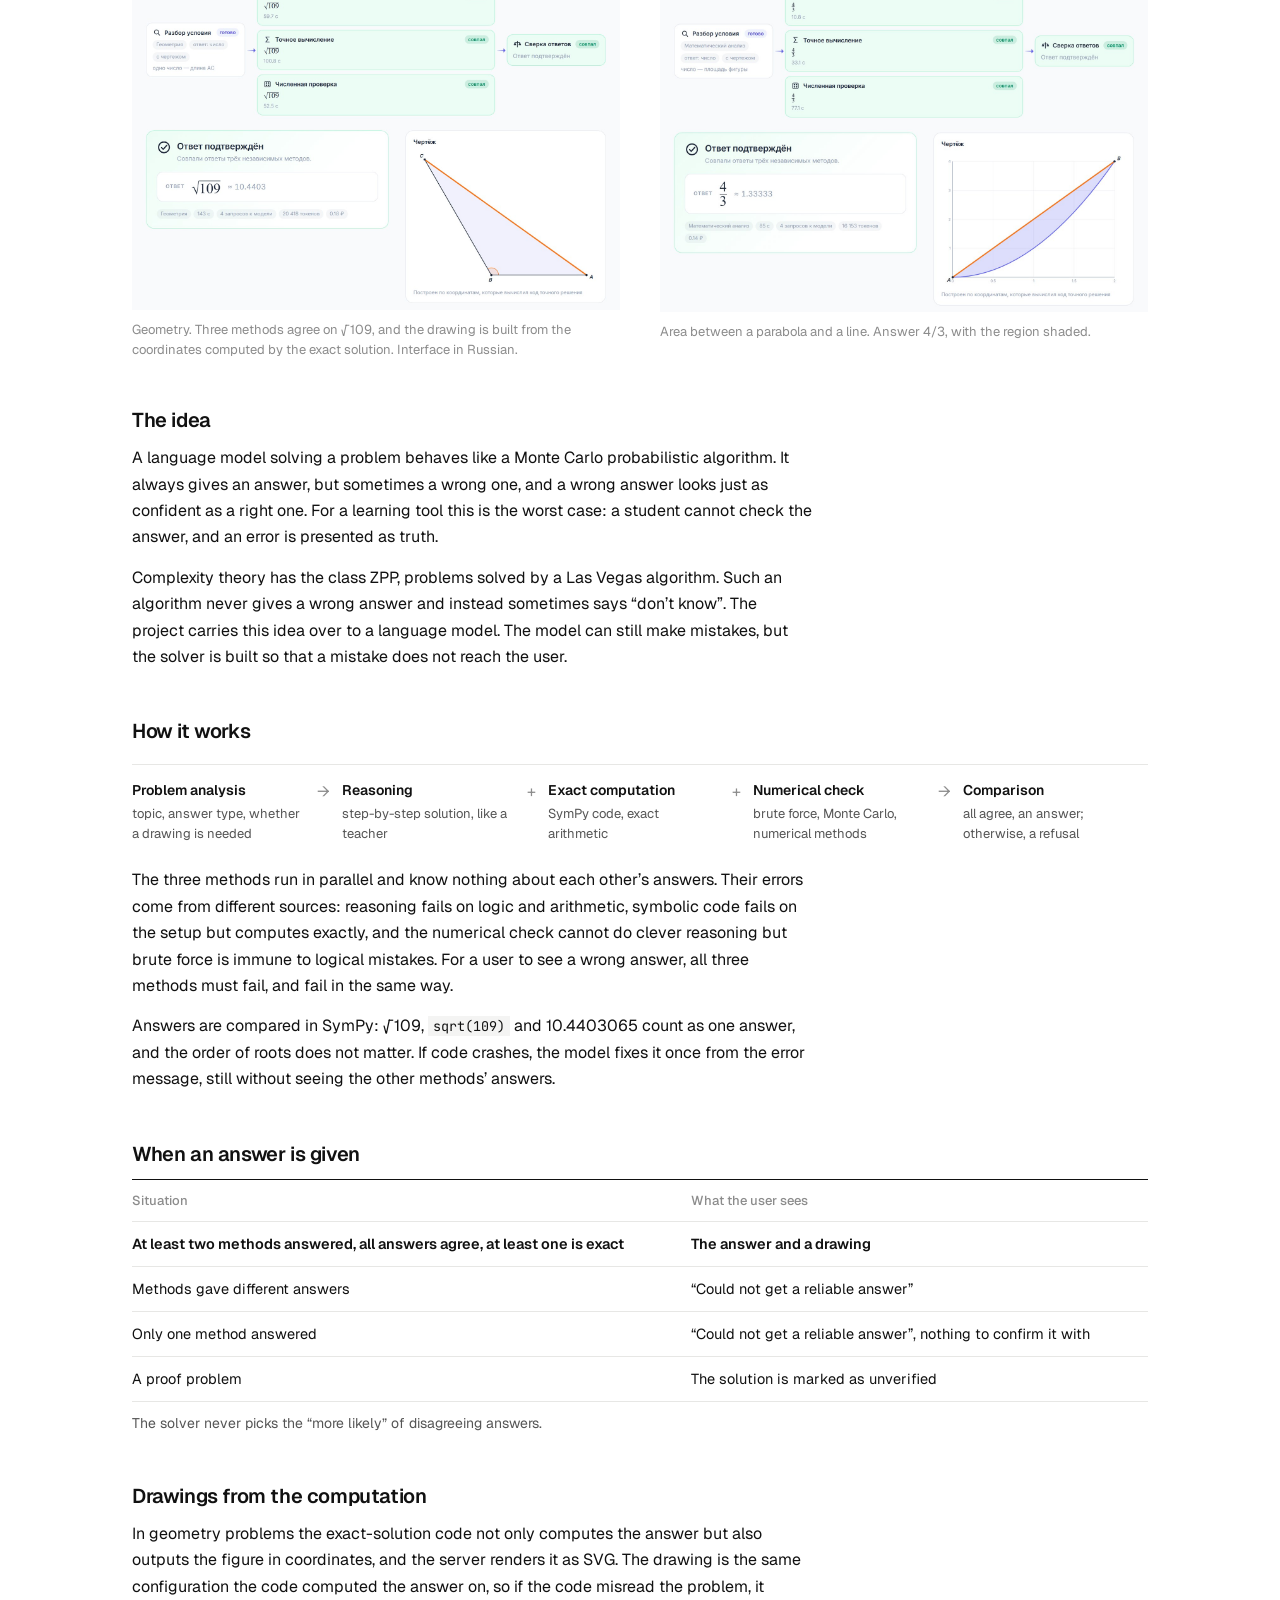
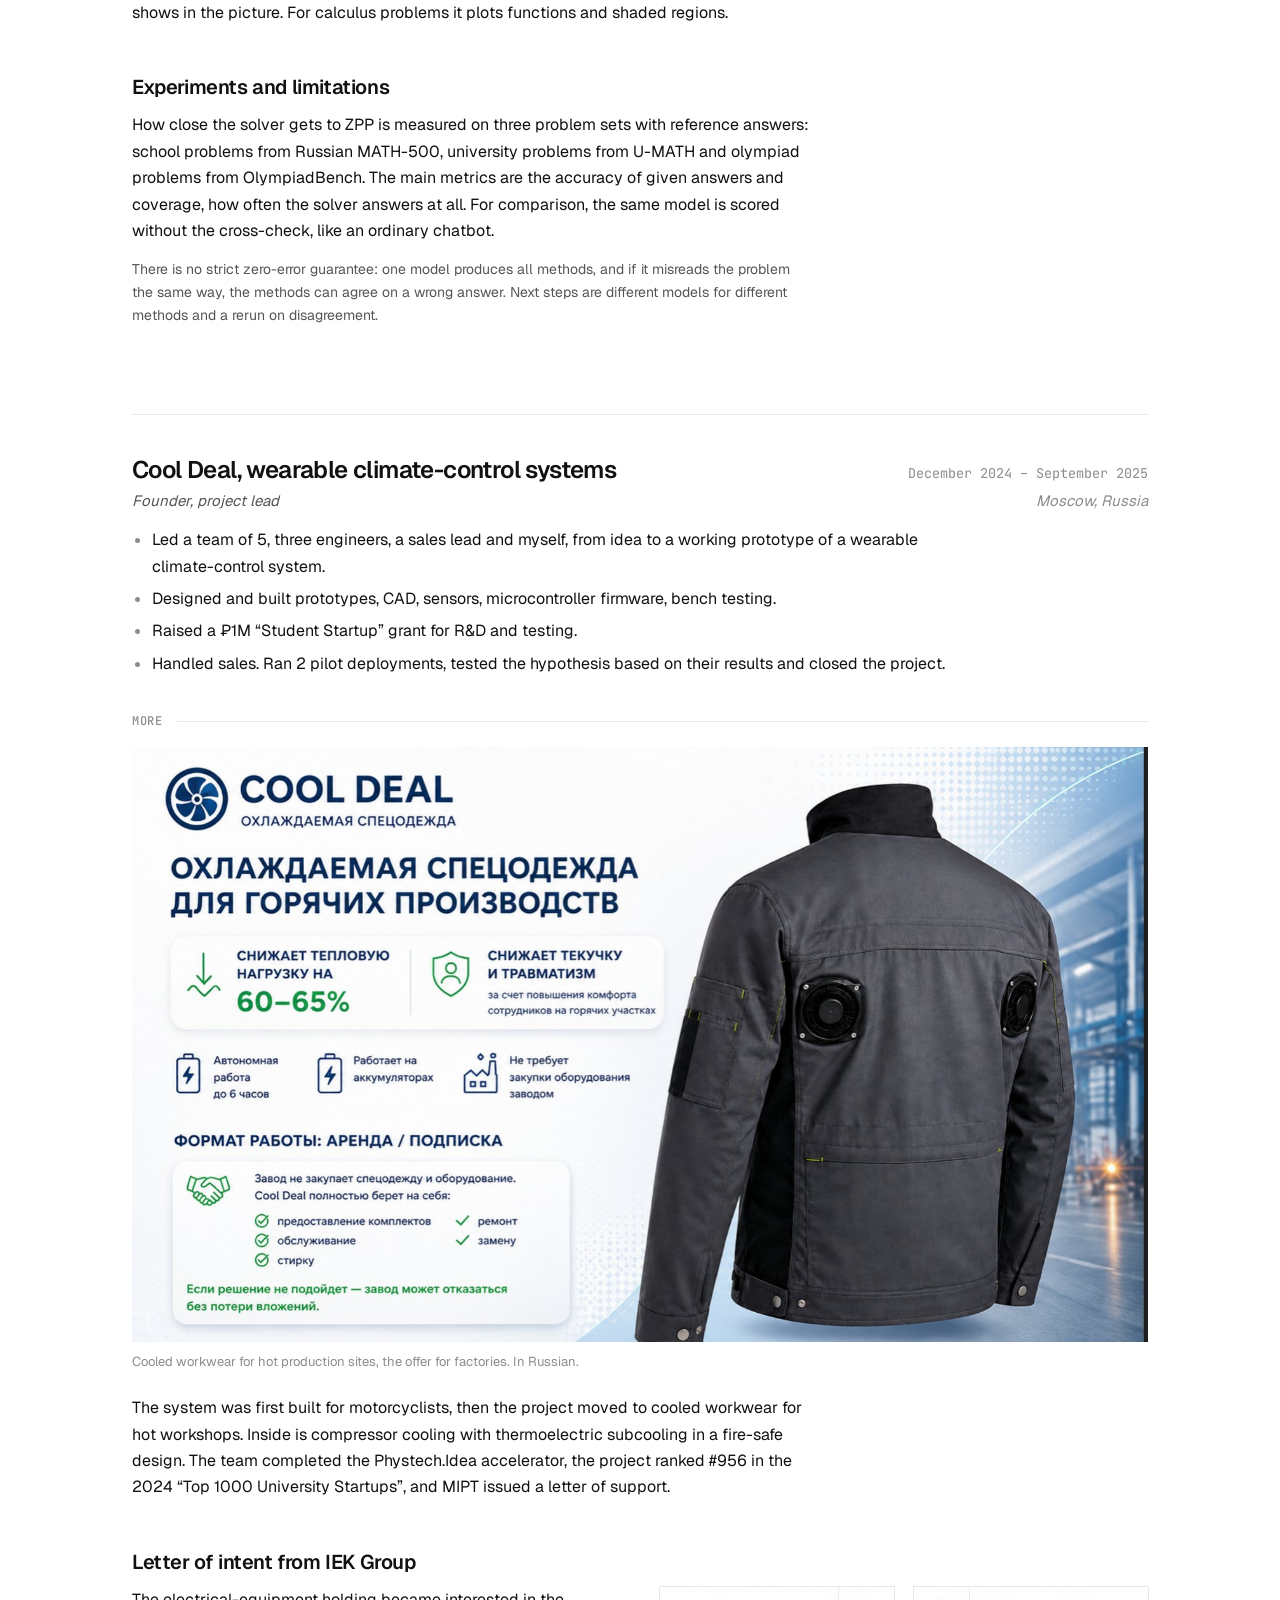
==== commit 195edfb6: "Add ROS2 to skills Co-Authored-By: Claude Opus 5.5 <noreply@anthropic.com>" ====
--- a/index.html
+++ b/index.html
@@ -46,7 +46,7 @@
 <section class="chapter" id="skills">
   <div class="sec-title"><h2>Technical skills</h2></div>
   <ul class="bullets">
-    <li>Python and libraries, PyTorch, PostgreSQL, Git, Pytest, Linux, LaTeX, Docker, NVIDIA Isaac Sim / Isaac Lab, MuJoCo. C++ at code-reading level.</li>
+    <li>Python and libraries, PyTorch, PostgreSQL, Git, Pytest, Linux, LaTeX, Docker, NVIDIA Isaac Sim / Isaac Lab, MuJoCo, ROS2. C++ at code-reading level.</li>
     <li>Robotics: forward and inverse kinematics (FK/IK), manipulator Jacobian, singularities and manipulability.</li>
     <li>English C1, TOEFL iBT 107. Russian native.</li>
   </ul>
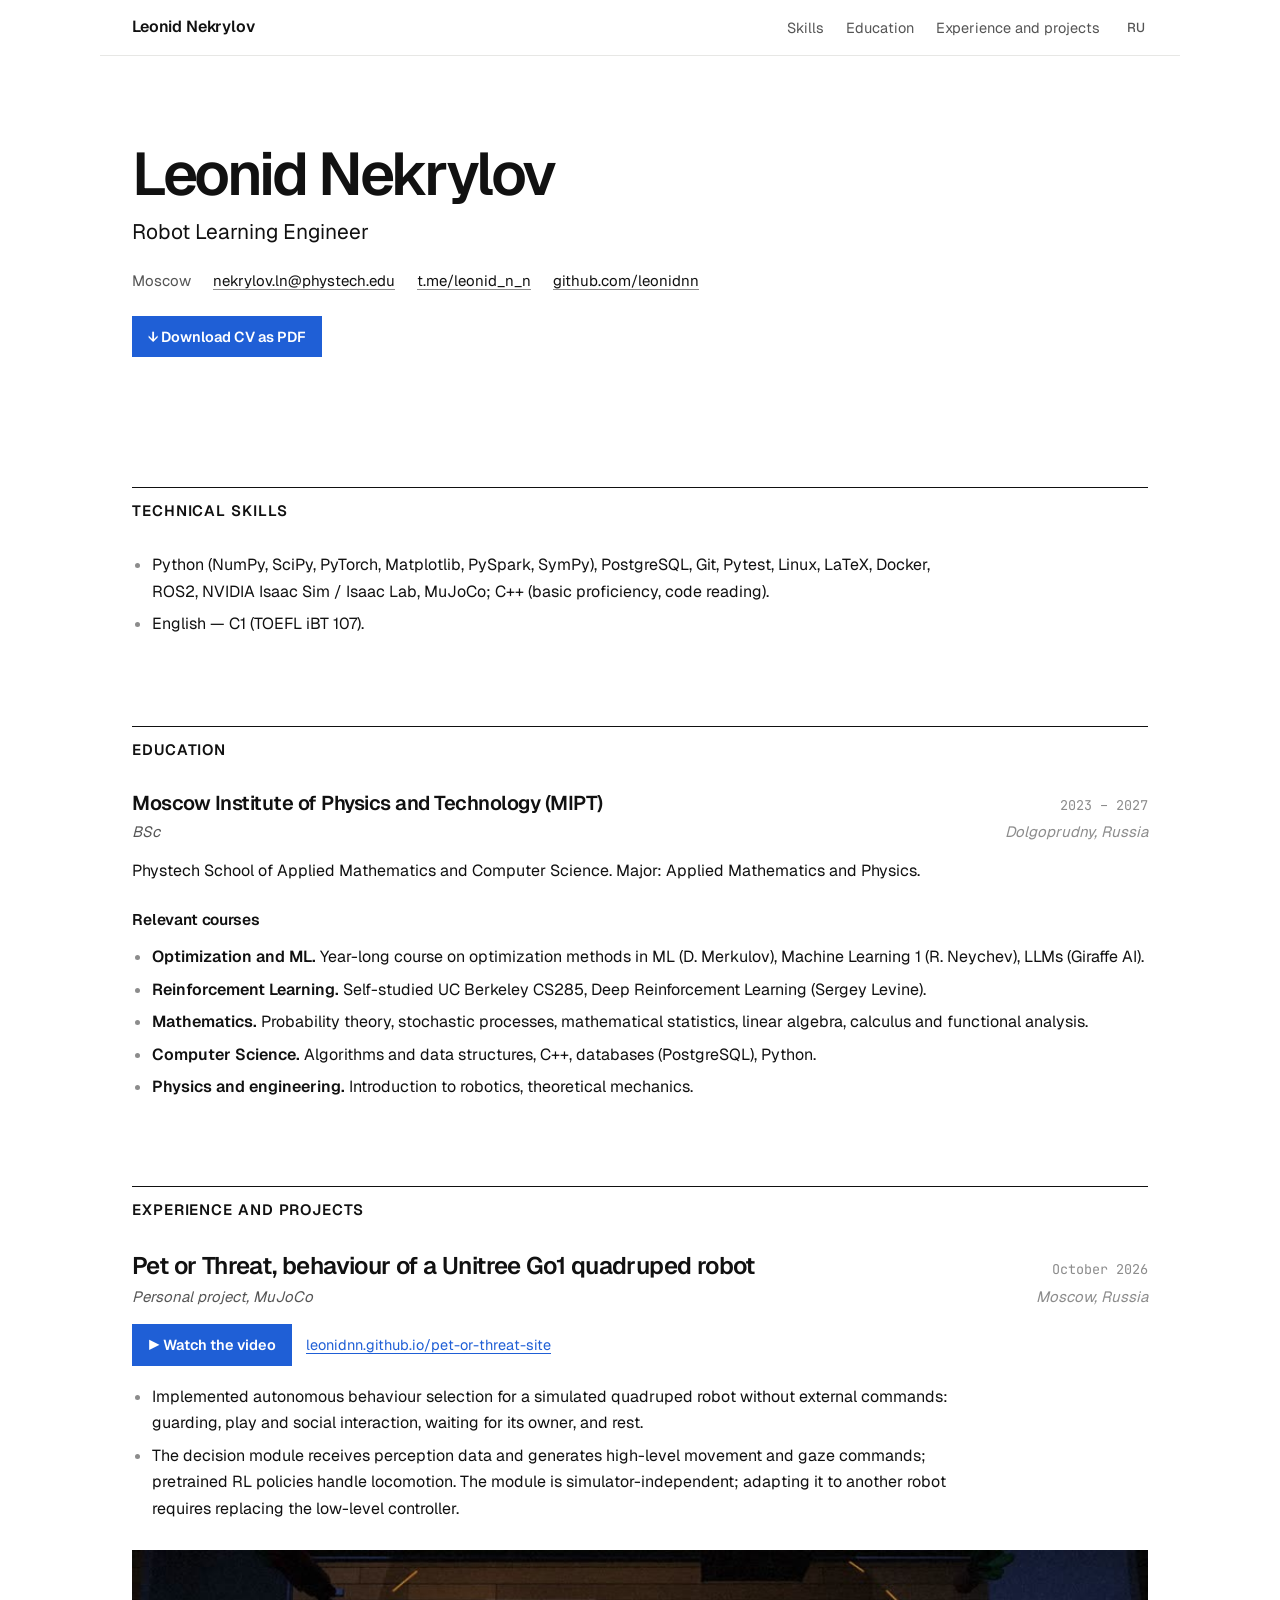
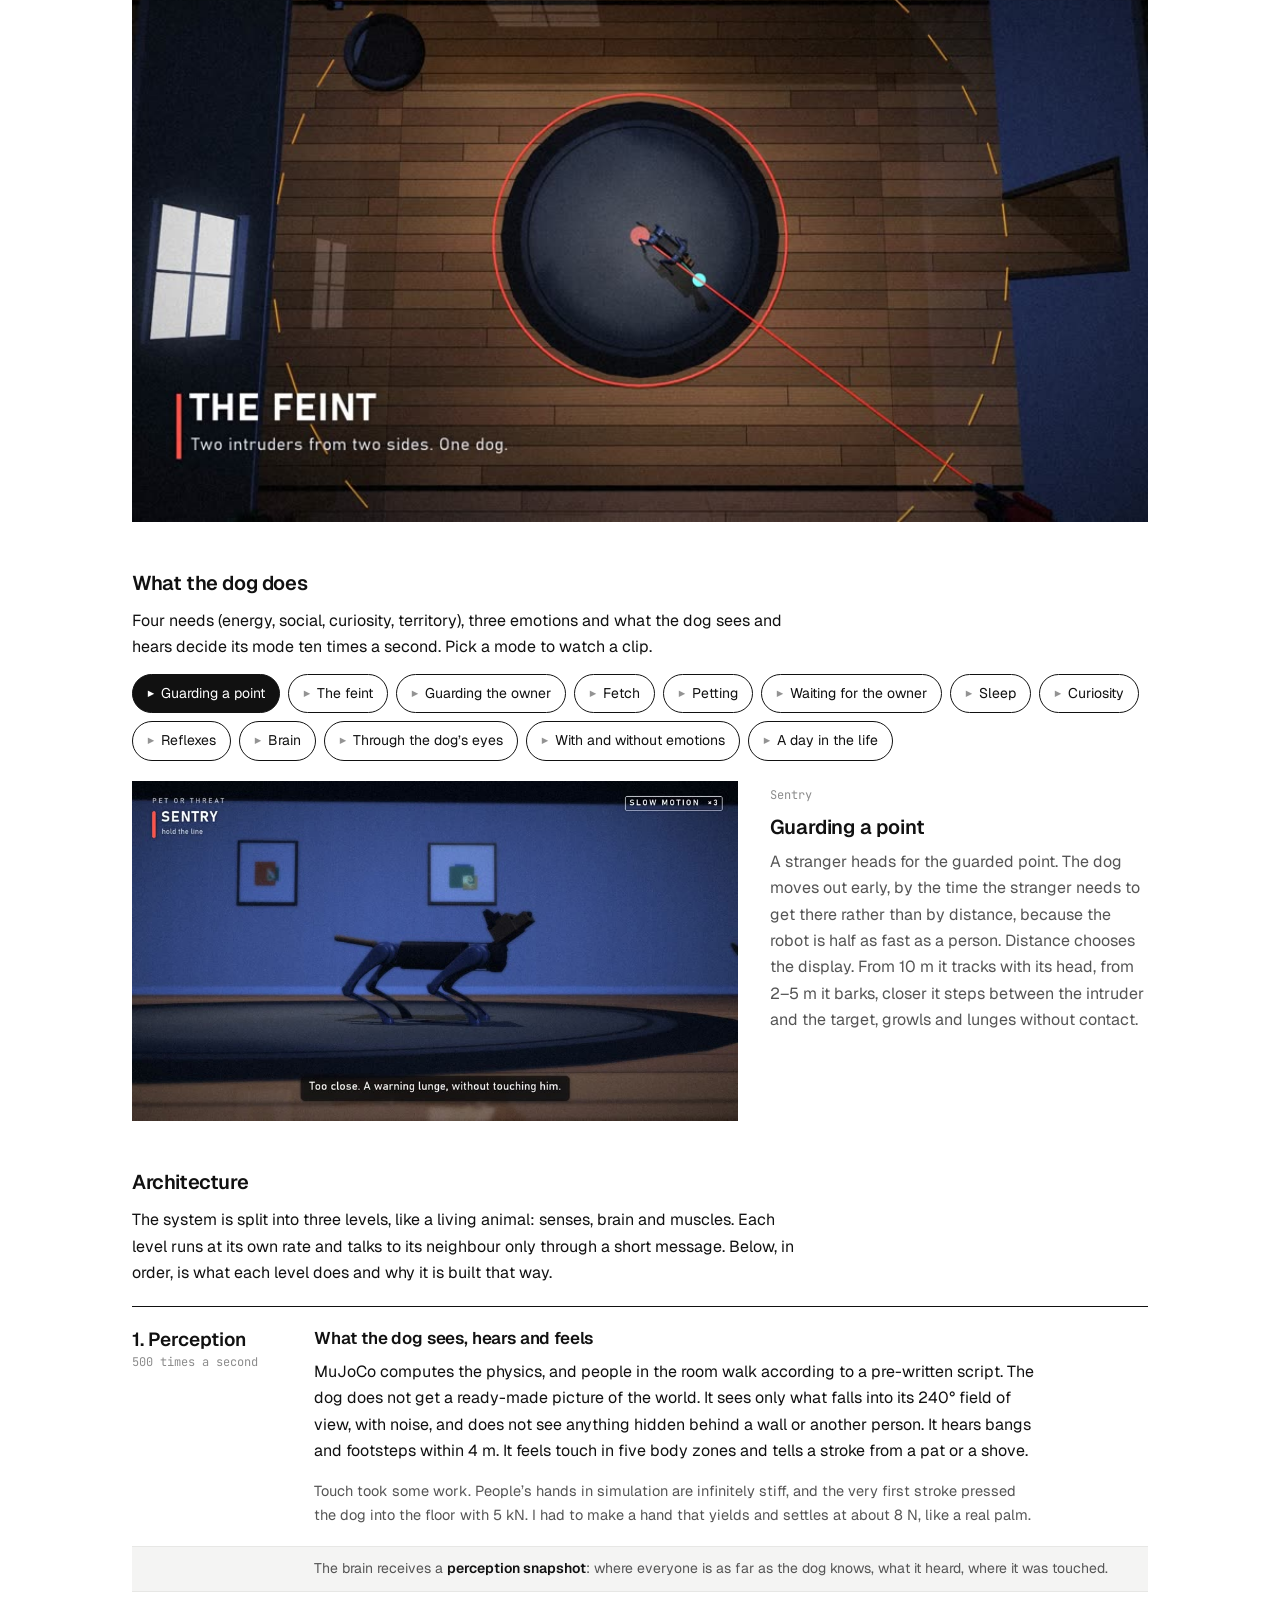
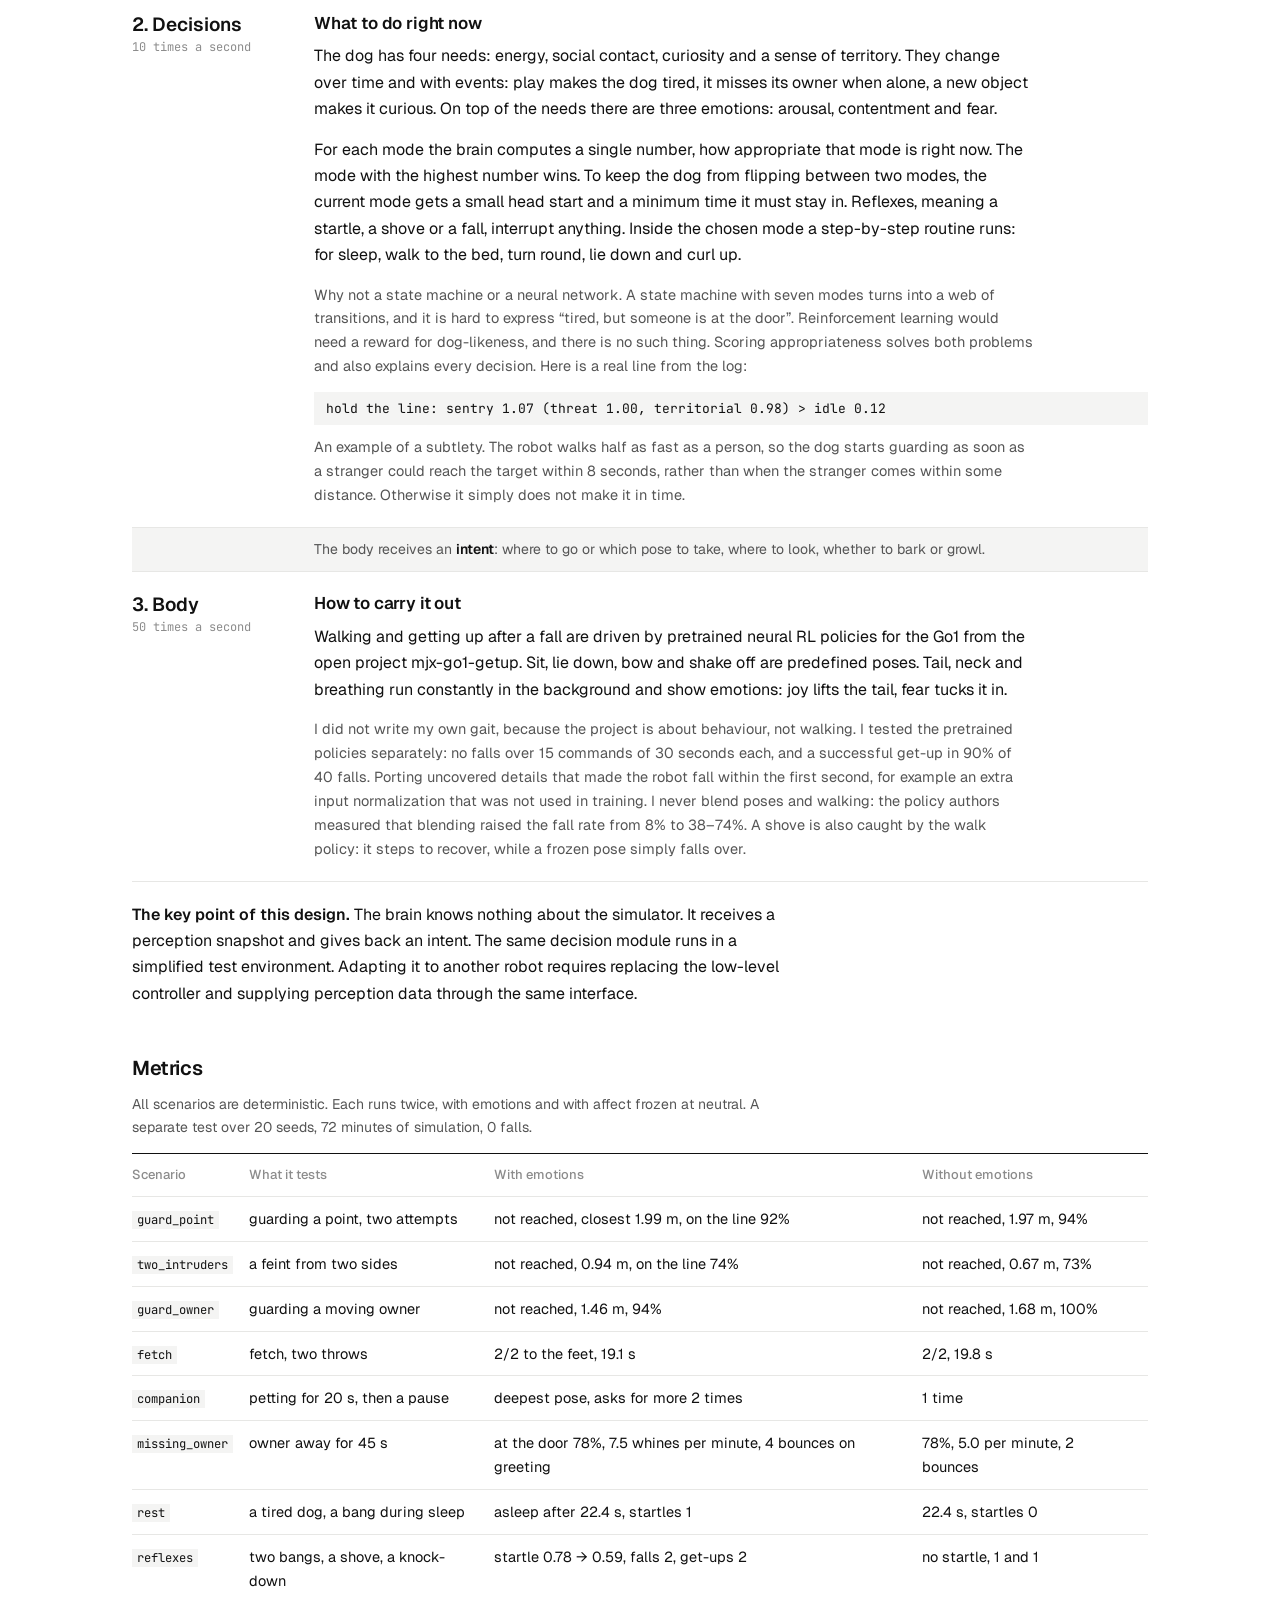
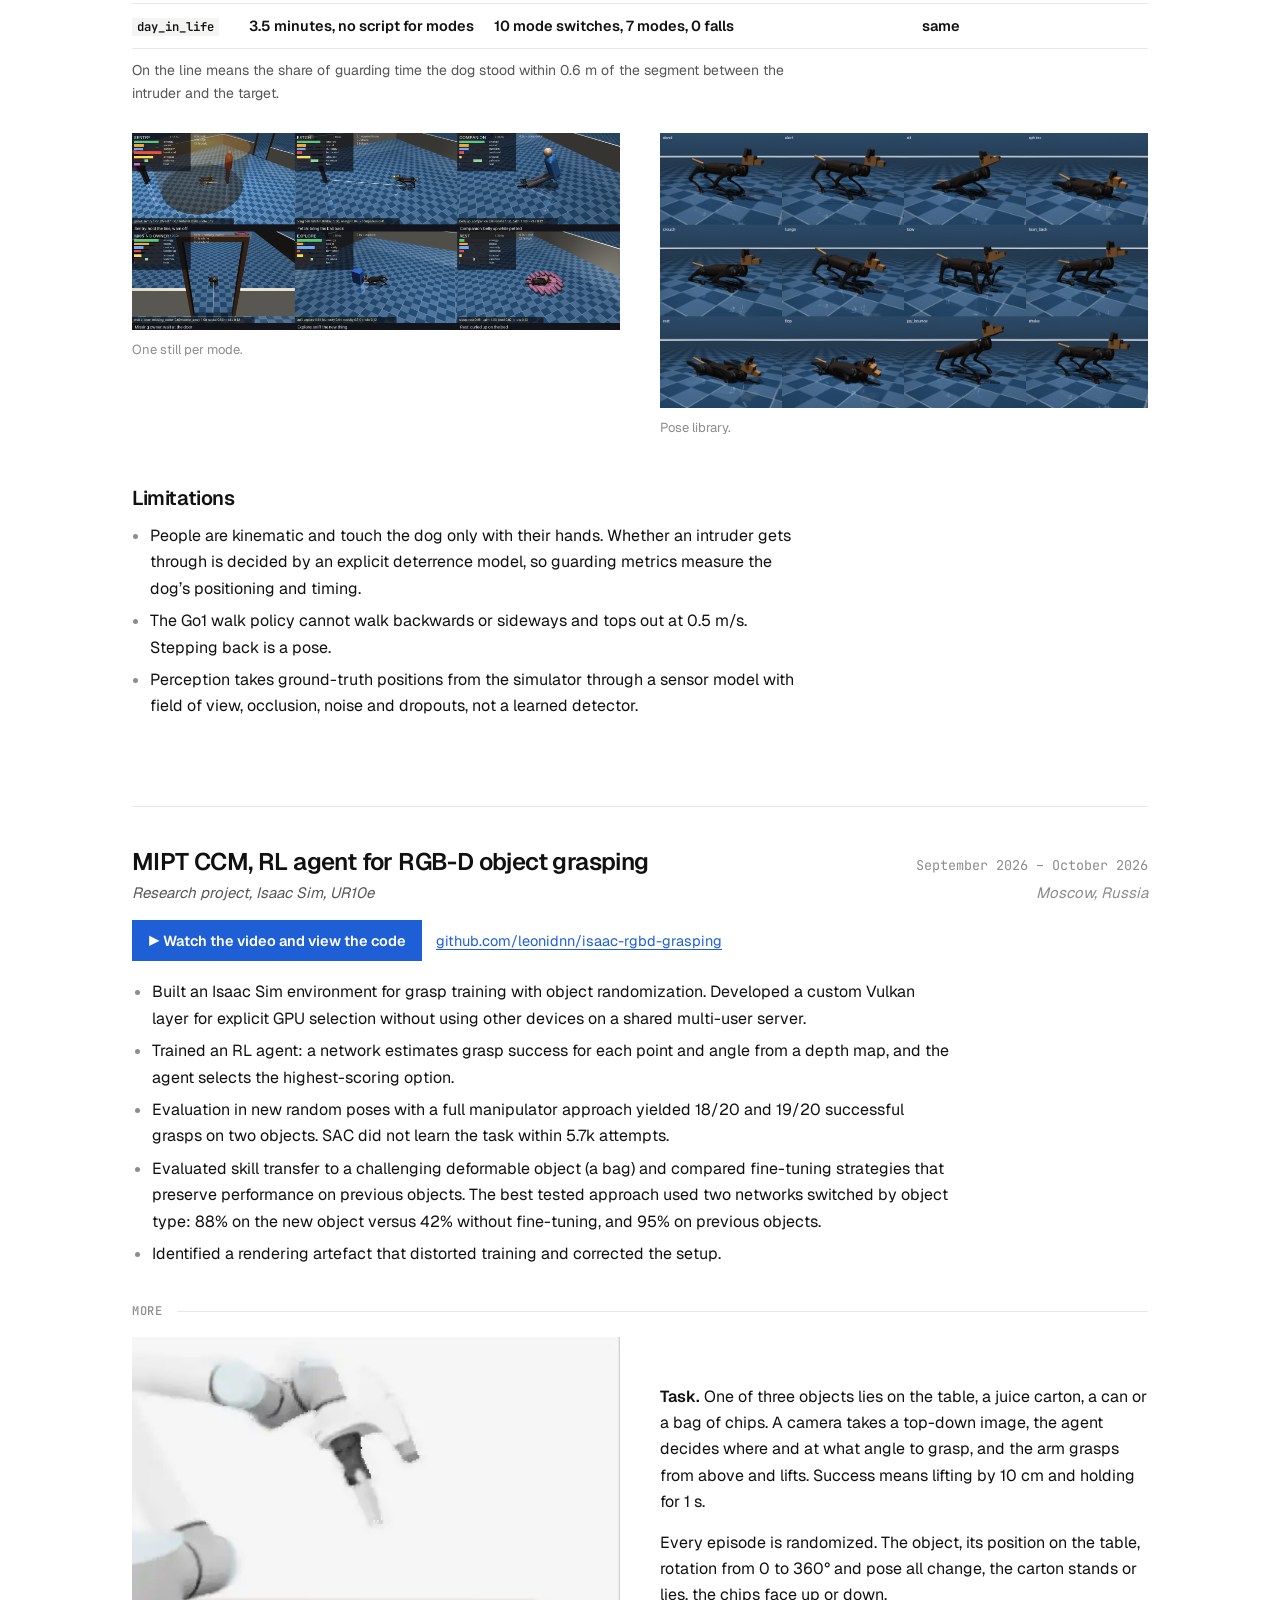
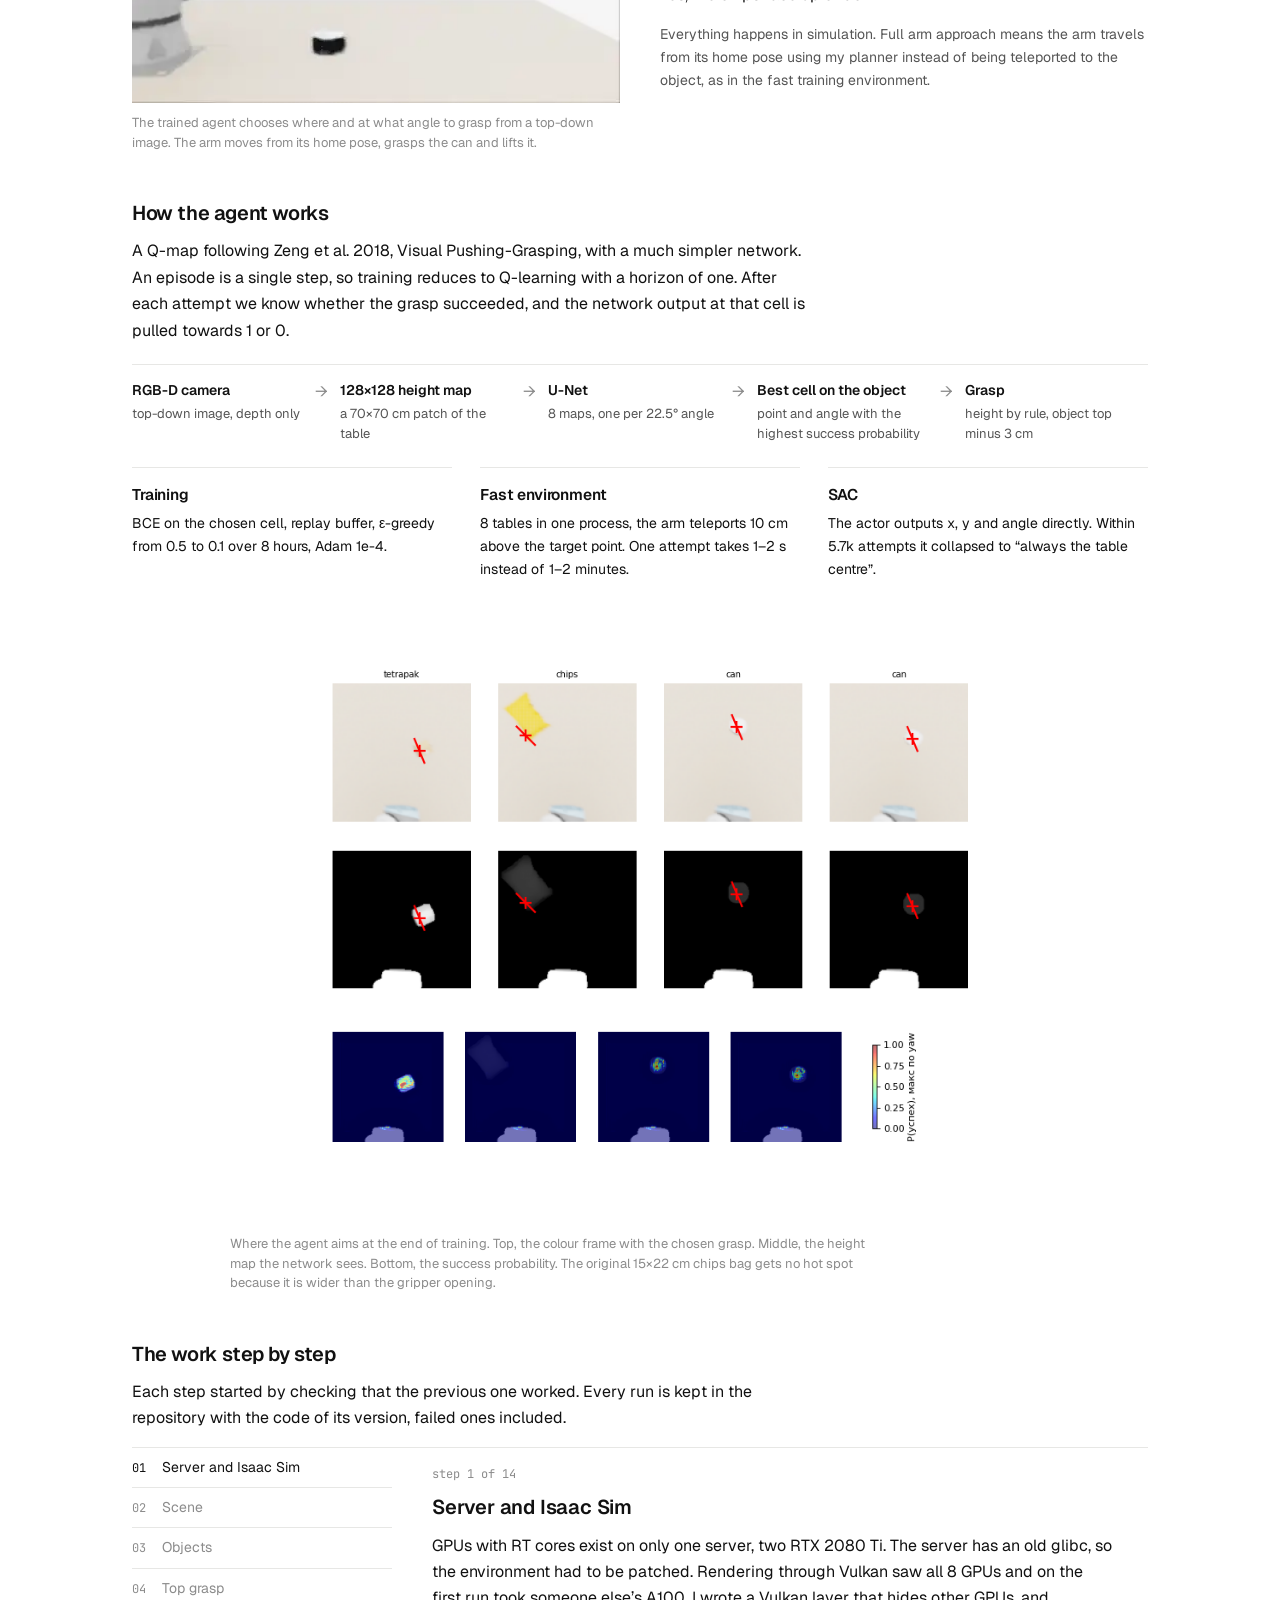
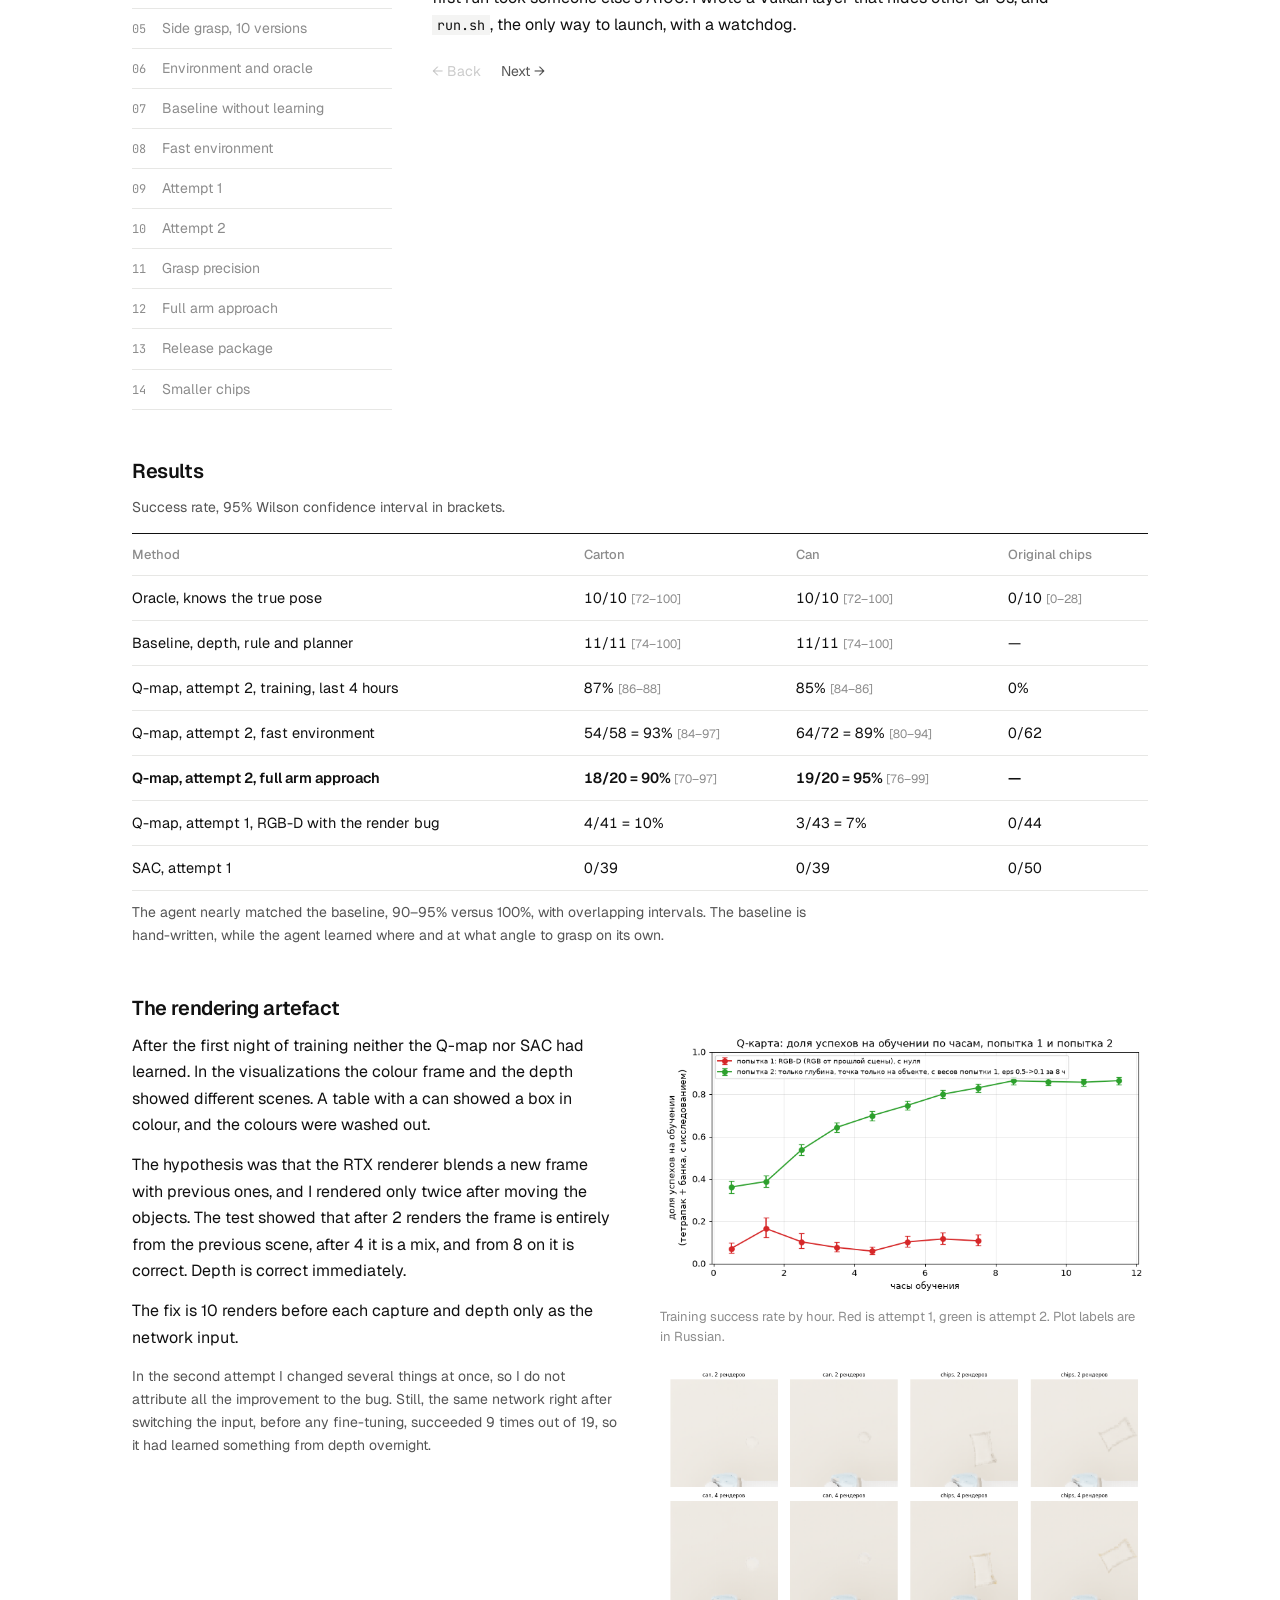
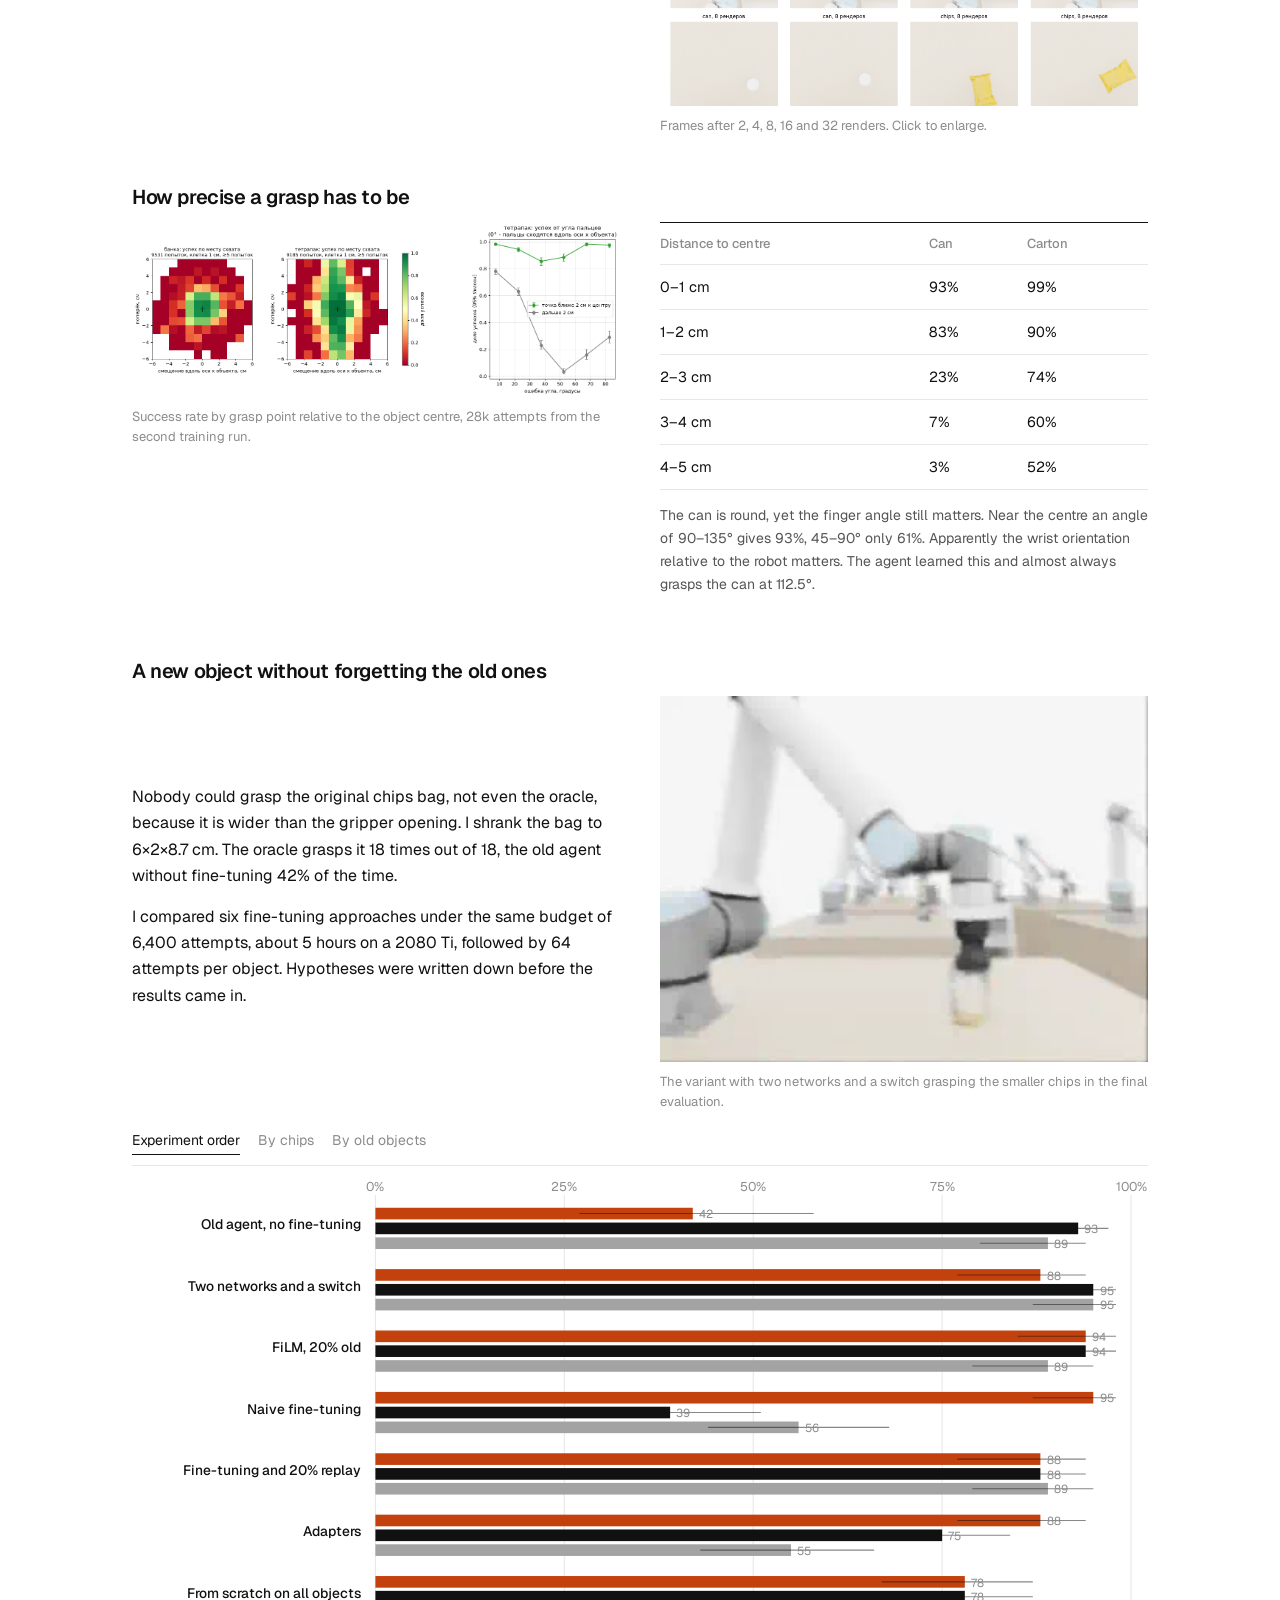
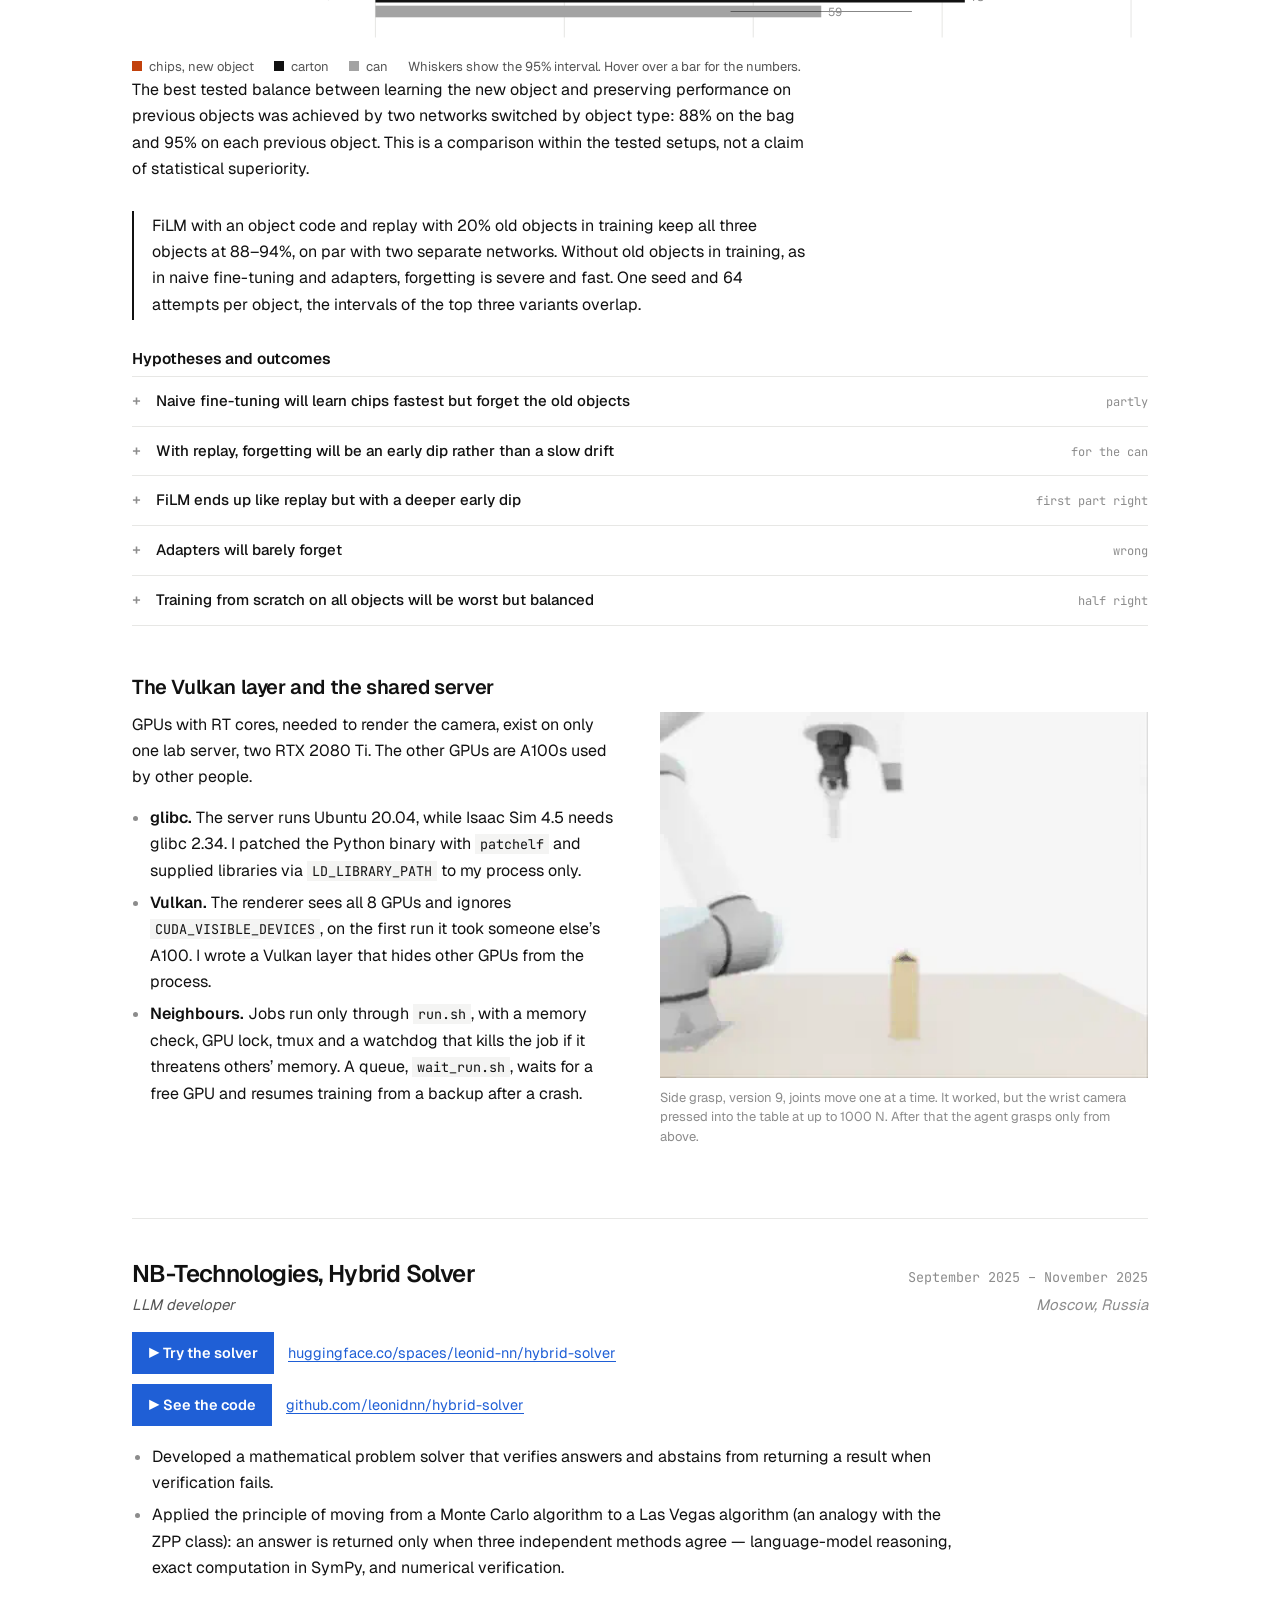
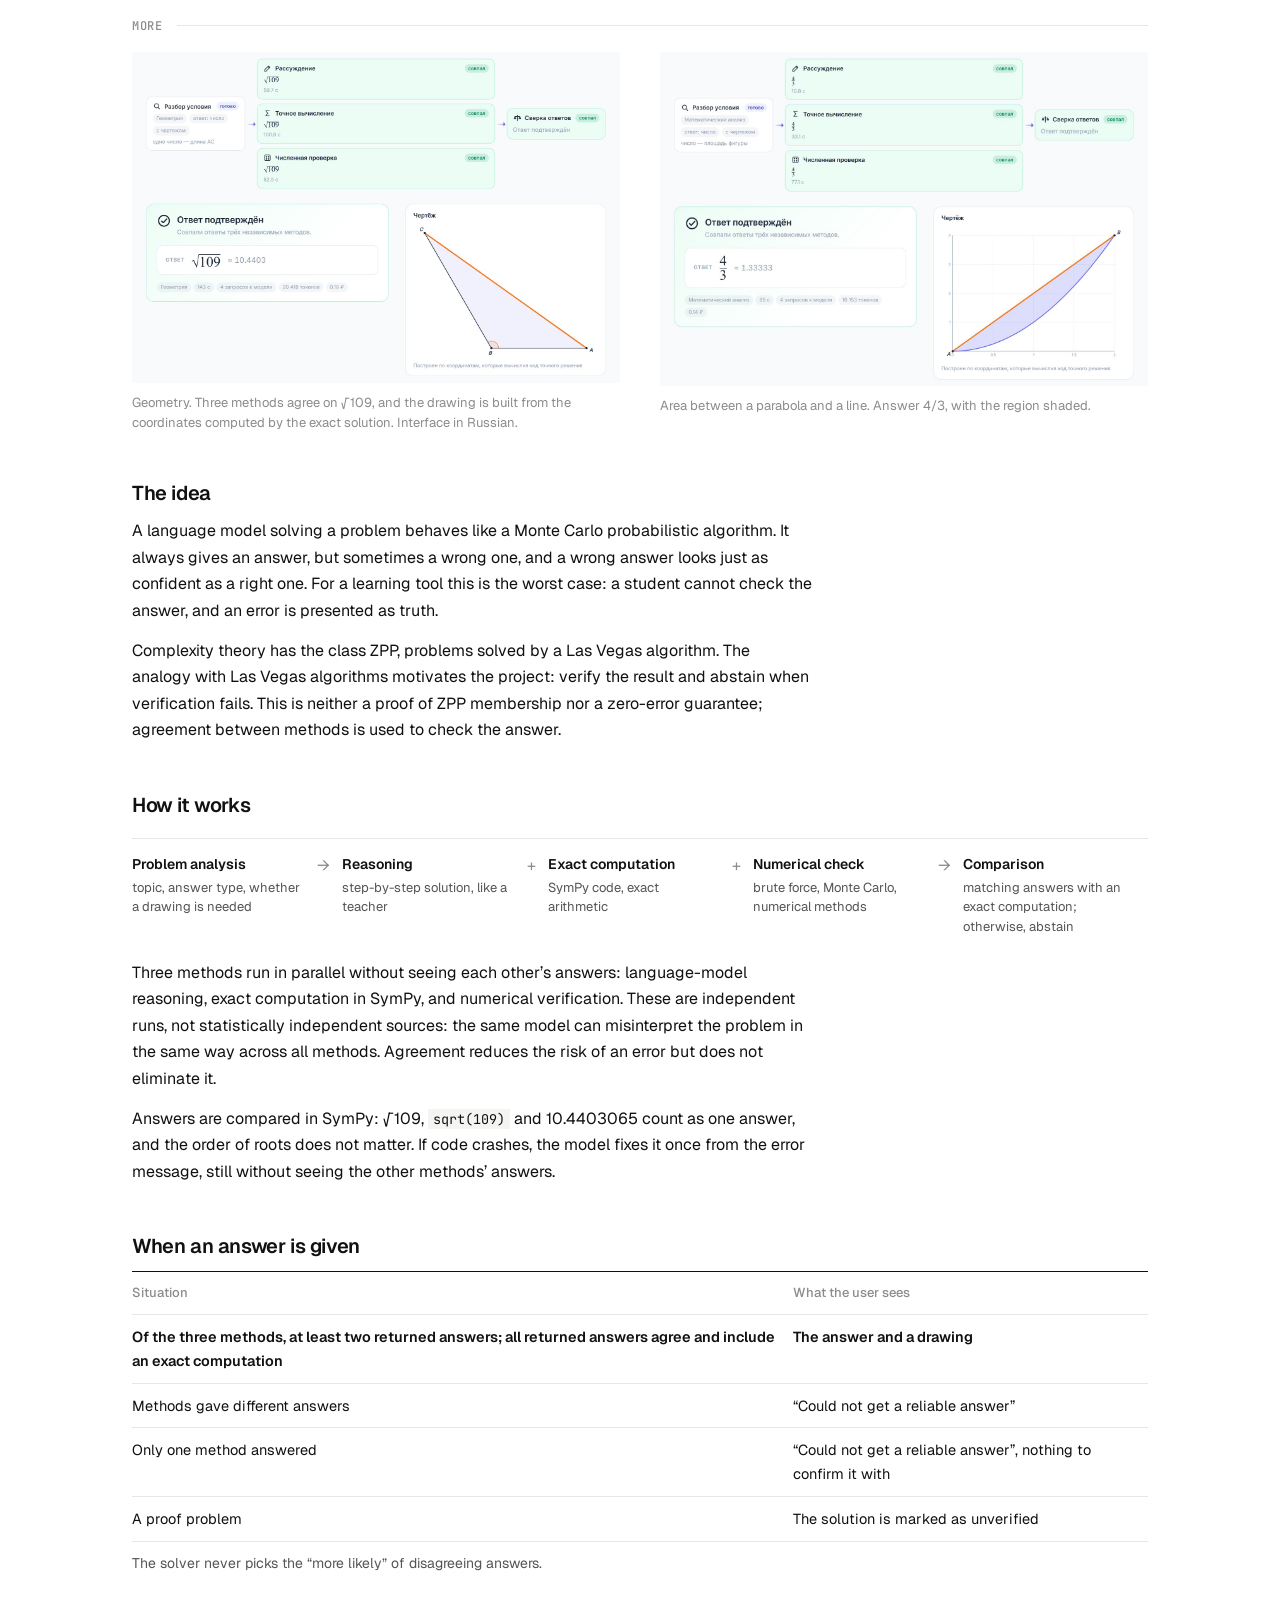
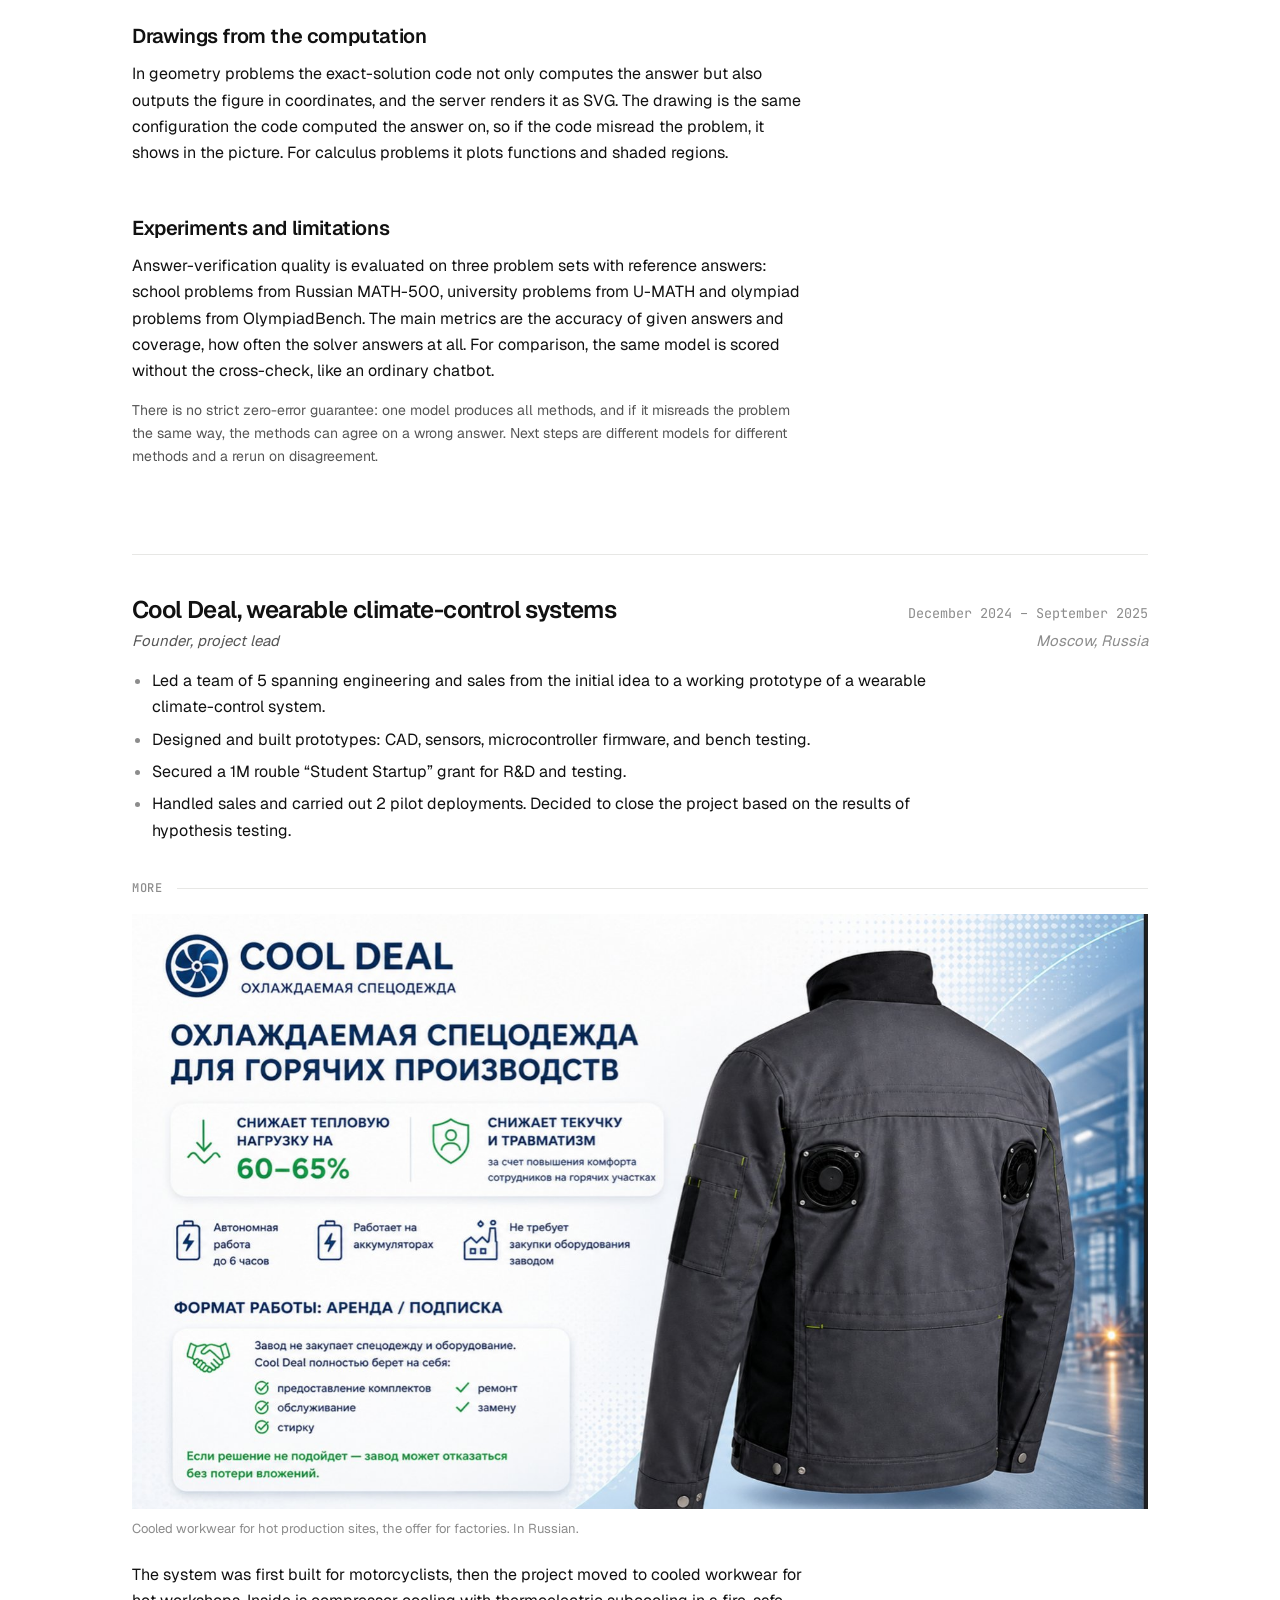
==== commit e80d1210: "Align Russian and English website with updated CV" ====
--- a/index.html
+++ b/index.html
@@ -46,9 +46,8 @@
 <section class="chapter" id="skills">
   <div class="sec-title"><h2>Technical skills</h2></div>
   <ul class="bullets">
-    <li>Python and libraries, PyTorch, PostgreSQL, Git, Pytest, Linux, LaTeX, Docker, NVIDIA Isaac Sim / Isaac Lab, MuJoCo, ROS2. C++ at code-reading level.</li>
-    <li>Robotics: forward and inverse kinematics (FK/IK), manipulator Jacobian, singularities and manipulability.</li>
-    <li>English C1, TOEFL iBT 107. Russian native.</li>
+    <li>Python (NumPy, SciPy, PyTorch, Matplotlib, PySpark, SymPy), PostgreSQL, Git, Pytest, Linux, LaTeX, Docker, ROS2, NVIDIA Isaac Sim / Isaac Lab, MuJoCo; C++ (basic proficiency, code reading).</li>
+    <li>English — C1 (TOEFL iBT 107).</li>
   </ul>
 </section>
 
@@ -60,13 +59,13 @@
     <div class="l1"><h3>Moscow Institute of Physics and Technology (MIPT)</h3><span class="date">2023 – 2027</span></div>
     <div class="l2"><span>BSc</span><span>Dolgoprudny, Russia</span></div>
   </div>
-  <p>Phystech School of Applied Mathematics and Computer Science, Center for Cognitive Modeling.</p>
+  <p>Phystech School of Applied Mathematics and Computer Science. Major: Applied Mathematics and Physics.</p>
 
   <h4 style="margin-top:24px">Relevant courses</h4>
   <ul class="courses">
     <li><b>Optimization and ML.</b> Year-long course on optimization methods in ML (D. Merkulov), Machine Learning 1 (R. Neychev), LLMs (Giraffe AI).</li>
     <li><b>Reinforcement Learning.</b> Self-studied UC Berkeley CS285, Deep Reinforcement Learning (Sergey Levine).</li>
-    <li><b>Mathematics.</b> Probability theory, stochastic processes, statistics, linear algebra, calculus and functional analysis.</li>
+    <li><b>Mathematics.</b> Probability theory, stochastic processes, mathematical statistics, linear algebra, calculus and functional analysis.</li>
     <li><b>Computer Science.</b> Algorithms and data structures, C++, databases (PostgreSQL), Python.</li>
     <li><b>Physics and engineering.</b> Introduction to robotics, theoretical mechanics.</li>
   </ul>
@@ -79,13 +78,13 @@
   <!-- PET OR THREAT -->
   <article class="entry" id="pet">
     <div class="entry-head">
-      <div class="l1"><h3>Pet or Threat, behaviour of a Unitree Go1 robot dog</h3><span class="date">October 2026</span></div>
+      <div class="l1"><h3>Pet or Threat, behaviour of a Unitree Go1 quadruped robot</h3><span class="date">October 2026</span></div>
       <div class="l2"><span>Personal project, MuJoCo</span><span>Moscow, Russia</span></div>
     </div>
     <div class="projlink"><a class="go" href="https://leonidnn.github.io/pet-or-threat-site/">▶ Watch the video</a><a class="url" href="https://leonidnn.github.io/pet-or-threat-site/">leonidnn.github.io/pet-or-threat-site</a></div>
     <ul class="bullets">
-      <li>A simulated robot dog that nobody gives commands to. It decides on its own what to do, for example guard, play, cuddle, wait for its owner or sleep.</li>
-      <li>The key architectural idea is that the decision module receives only perception and emits only intents such as go there or look here, while walking is handled by pretrained RL policies. So the module does not depend on the simulator and moves to another robot by replacing the lower level.</li>
+      <li>Implemented autonomous behaviour selection for a simulated quadruped robot without external commands: guarding, play and social interaction, waiting for its owner, and rest.</li>
+      <li>The decision module receives perception data and generates high-level movement and gaze commands; pretrained RL policies handle locomotion. The module is simulator-independent; adapting it to another robot requires replacing the low-level controller.</li>
     </ul>
 
     <figure class="media" style="margin-top:28px">
@@ -137,7 +136,7 @@
       </div>
     </div>
 
-    <p class="read" style="margin-top:20px"><b>The key point of this design.</b> The brain knows nothing about the simulator. It receives a perception snapshot and gives back an intent. So the same brain runs in a simplified sandbox for tests, and moving it to another robot only requires replacing the first and third levels.</p>
+    <p class="read" style="margin-top:20px"><b>The key point of this design.</b> The brain knows nothing about the simulator. It receives a perception snapshot and gives back an intent. The same decision module runs in a simplified test environment. Adapting it to another robot requires replacing the low-level controller and supplying perception data through the same interface.</p>
 
     <h3>Metrics</h3>
     <p class="read small muted">All scenarios are deterministic. Each runs twice, with emotions and with affect frozen at neutral. A separate test over 20 seeds, 72 minutes of simulation, 0 falls.</p>
@@ -178,13 +177,13 @@
       <div class="l1"><h3>MIPT CCM, RL agent for RGB-D object grasping</h3><span class="date">September 2026 – October 2026</span></div>
       <div class="l2"><span>Research project, Isaac Sim, UR10e</span><span>Moscow, Russia</span></div>
     </div>
-    <div class="projlink"><a class="go" href="https://github.com/leonidnn/isaac-rgbd-grasping">▶ Watch the video and code</a><a class="url" href="https://github.com/leonidnn/isaac-rgbd-grasping">github.com/leonidnn/isaac-rgbd-grasping</a></div>
+    <div class="projlink"><a class="go" href="https://github.com/leonidnn/isaac-rgbd-grasping">▶ Watch the video and view the code</a><a class="url" href="https://github.com/leonidnn/isaac-rgbd-grasping">github.com/leonidnn/isaac-rgbd-grasping</a></div>
     <ul class="bullets">
-      <li>Built an Isaac Sim environment for grasp training with object randomization. Wrote a custom Vulkan layer that keeps the renderer off other people’s GPUs on the shared server.</li>
-      <li>Trained an RL agent. A network predicts grasp success for every point and angle from a depth map, and the agent takes the best one.</li>
-      <li>Evaluation in new random poses with the full arm approach gave 18/20 and 19/20 on two objects. SAC did not learn at all in 5.7k attempts.</li>
-      <li>Added a new object, a bag of chips, and compared fine-tuning approaches that avoid forgetting the old ones. The best so far is two networks with a switch by object type, giving 88% on the new object versus 42% without fine-tuning while keeping 95% on the old ones.</li>
-      <li>Found a rendering artefact that had distorted training, and fixed the setup.</li>
+      <li>Built an Isaac Sim environment for grasp training with object randomization. Developed a custom Vulkan layer for explicit GPU selection without using other devices on a shared multi-user server.</li>
+      <li>Trained an RL agent: a network estimates grasp success for each point and angle from a depth map, and the agent selects the highest-scoring option.</li>
+      <li>Evaluation in new random poses with a full manipulator approach yielded 18/20 and 19/20 successful grasps on two objects. SAC did not learn the task within 5.7k attempts.</li>
+      <li>Evaluated skill transfer to a challenging deformable object (a bag) and compared fine-tuning strategies that preserve performance on previous objects. The best tested approach used two networks switched by object type: 88% on the new object versus 42% without fine-tuning, and 95% on previous objects.</li>
+      <li>Identified a rendering artefact that distorted training and corrected the setup.</li>
     </ul>
 
     <div class="more-head">More</div>
@@ -303,6 +302,7 @@
     <div class="chart" id="clchart"></div>
     <div class="legend"><span><i style="background:var(--c3)"></i>chips, new object</span><span><i style="background:var(--c1)"></i>carton</span><span><i style="background:var(--c2)"></i>can</span><span class="muted">Whiskers show the 95% interval. Hover over a bar for the numbers.</span></div>
 
+    <p class="read">The best tested balance between learning the new object and preserving performance on previous objects was achieved by two networks switched by object type: 88% on the bag and 95% on each previous object. This is a comparison within the tested setups, not a claim of statistical superiority.</p>
     <p class="note">FiLM with an object code and replay with 20% old objects in training keep all three objects at 88–94%, on par with two separate networks. Without old objects in training, as in naive fine-tuning and adapters, forgetting is severe and fast. One seed and 64 attempts per object, the intervals of the top three variants overlap.</p>
 
     <h4 style="margin-top:28px">Hypotheses and outcomes</h4>
@@ -335,8 +335,8 @@
     <div class="projlink"><a class="go" href="https://huggingface.co/spaces/leonid-nn/hybrid-solver">▶ Try the solver</a><a class="url" href="https://huggingface.co/spaces/leonid-nn/hybrid-solver">huggingface.co/spaces/leonid-nn/hybrid-solver</a></div>
     <div class="projlink" style="margin-top:-8px"><a class="go" href="https://github.com/leonidnn/hybrid-solver">▶ See the code</a><a class="url" href="https://github.com/leonidnn/hybrid-solver">github.com/leonidnn/hybrid-solver</a></div>
     <ul class="bullets">
-      <li>A math problem solver that either gives the correct answer or honestly says it could not get one.</li>
-      <li>The key idea is to turn a language model from a Monte Carlo algorithm, which always answers but is sometimes wrong, into a Las Vegas algorithm, as in the ZPP class. Three independent methods solve the problem, model reasoning, exact computation in SymPy and a numerical check, and an answer is given only if all of them agree.</li>
+      <li>Developed a mathematical problem solver that verifies answers and abstains from returning a result when verification fails.</li>
+      <li>Applied the principle of moving from a Monte Carlo algorithm to a Las Vegas algorithm (an analogy with the ZPP class): an answer is returned only when three independent methods agree — language-model reasoning, exact computation in SymPy, and numerical verification.</li>
     </ul>
 
     <div class="more-head">More</div>
@@ -347,7 +347,7 @@
 
     <h3>The idea</h3>
     <p class="read">A language model solving a problem behaves like a Monte Carlo probabilistic algorithm. It always gives an answer, but sometimes a wrong one, and a wrong answer looks just as confident as a right one. For a learning tool this is the worst case: a student cannot check the answer, and an error is presented as truth.</p>
-    <p class="read">Complexity theory has the class ZPP, problems solved by a Las Vegas algorithm. Such an algorithm never gives a wrong answer and instead sometimes says “don’t know”. The project carries this idea over to a language model. The model can still make mistakes, but the solver is built so that a mistake does not reach the user.</p>
+    <p class="read">Complexity theory has the class ZPP, problems solved by a Las Vegas algorithm. The analogy with Las Vegas algorithms motivates the project: verify the result and abstain when verification fails. This is neither a proof of ZPP membership nor a zero-error guarantee; agreement between methods is used to check the answer.</p>
 
     <h3>How it works</h3>
     <div class="flow" aria-label="Solver pipeline">
@@ -359,9 +359,9 @@
       <div class="arrow">+</div>
       <div class="node"><b>Numerical check</b><span>brute force, Monte Carlo, numerical methods</span></div>
       <div class="arrow">→</div>
-      <div class="node"><b>Comparison</b><span>all agree, an answer; otherwise, a refusal</span></div>
-    </div>
-    <p class="read">The three methods run in parallel and know nothing about each other’s answers. Their errors come from different sources: reasoning fails on logic and arithmetic, symbolic code fails on the setup but computes exactly, and the numerical check cannot do clever reasoning but brute force is immune to logical mistakes. For a user to see a wrong answer, all three methods must fail, and fail in the same way.</p>
+      <div class="node"><b>Comparison</b><span>matching answers with an exact computation; otherwise, abstain</span></div>
+    </div>
+    <p class="read">Three methods run in parallel without seeing each other’s answers: language-model reasoning, exact computation in SymPy, and numerical verification. These are independent runs, not statistically independent sources: the same model can misinterpret the problem in the same way across all methods. Agreement reduces the risk of an error but does not eliminate it.</p>
     <p class="read">Answers are compared in SymPy: √109, <code>sqrt(109)</code> and 10.4403065 count as one answer, and the order of roots does not matter. If code crashes, the model fixes it once from the error message, still without seeing the other methods’ answers.</p>
 
     <h3>When an answer is given</h3>
@@ -369,7 +369,7 @@
       <table>
         <thead><tr><th>Situation</th><th>What the user sees</th></tr></thead>
         <tbody>
-          <tr class="hl"><td>At least two methods answered, all answers agree, at least one is exact</td><td>The answer and a drawing</td></tr>
+          <tr class="hl"><td>Of the three methods, at least two returned answers; all returned answers agree and include an exact computation</td><td>The answer and a drawing</td></tr>
           <tr><td>Methods gave different answers</td><td>“Could not get a reliable answer”</td></tr>
           <tr><td>Only one method answered</td><td>“Could not get a reliable answer”, nothing to confirm it with</td></tr>
           <tr><td>A proof problem</td><td>The solution is marked as unverified</td></tr>
@@ -382,7 +382,7 @@
     <p class="read">In geometry problems the exact-solution code not only computes the answer but also outputs the figure in coordinates, and the server renders it as SVG. The drawing is the same configuration the code computed the answer on, so if the code misread the problem, it shows in the picture. For calculus problems it plots functions and shaded regions.</p>
 
     <h3>Experiments and limitations</h3>
-    <p class="read">How close the solver gets to ZPP is measured on three problem sets with reference answers: school problems from Russian MATH-500, university problems from U-MATH and olympiad problems from OlympiadBench. The main metrics are the accuracy of given answers and coverage, how often the solver answers at all. For comparison, the same model is scored without the cross-check, like an ordinary chatbot.</p>
+    <p class="read">Answer-verification quality is evaluated on three problem sets with reference answers: school problems from Russian MATH-500, university problems from U-MATH and olympiad problems from OlympiadBench. The main metrics are the accuracy of given answers and coverage, how often the solver answers at all. For comparison, the same model is scored without the cross-check, like an ordinary chatbot.</p>
     <p class="read muted small">There is no strict zero-error guarantee: one model produces all methods, and if it misreads the problem the same way, the methods can agree on a wrong answer. Next steps are different models for different methods and a rerun on disagreement.</p>
   </article>
 
@@ -393,10 +393,10 @@
       <div class="l2"><span>Founder, project lead</span><span>Moscow, Russia</span></div>
     </div>
     <ul class="bullets">
-      <li>Led a team of 5, three engineers, a sales lead and myself, from idea to a working prototype of a wearable climate-control system.</li>
-      <li>Designed and built prototypes, CAD, sensors, microcontroller firmware, bench testing.</li>
-      <li>Raised a ₽1M “Student Startup” grant for R&amp;D and testing.</li>
-      <li>Handled sales. Ran 2 pilot deployments, tested the hypothesis based on their results and closed the project.</li>
+      <li>Led a team of 5 spanning engineering and sales from the initial idea to a working prototype of a wearable climate-control system.</li>
+      <li>Designed and built prototypes: CAD, sensors, microcontroller firmware, and bench testing.</li>
+      <li>Secured a 1M rouble “Student Startup” grant for R&amp;D and testing.</li>
+      <li>Handled sales and carried out 2 pilot deployments. Decided to close the project based on the results of hypothesis testing.</li>
     </ul>
 
     <div class="more-head">More</div>
@@ -440,14 +440,13 @@
   <!-- SBER -->
   <article class="entry" id="sber">
     <div class="entry-head">
-      <div class="l1"><h3>Sber, Amazme recommender systems team</h3><span class="date">July 2024 – November 2024</span></div>
+      <div class="l1"><h3>Sber (Recommender Systems Team / Amazme)</h3><span class="date">July 2024 – November 2024</span></div>
       <div class="l2"><span>Data Scientist</span><span>Moscow, Russia</span></div>
     </div>
     <ul class="bullets">
       <li>Built PySpark data marts from raw clickstream.</li>
-      <li>Fine-tuned candidate-retrieval models in PyTorch and evaluated them on offline metrics.</li>
-      <li>Handled bug reports and traced the causes of anomalies.</li>
-      <li>Wrote unit tests.</li>
+      <li>Fine-tuned and validated candidate-retrieval models for a recommender system in PyTorch using offline metrics.</li>
+      <li>Traced the causes of recommender-system anomalies from bug reports and developed unit tests.</li>
     </ul>
   </article>
 </section>
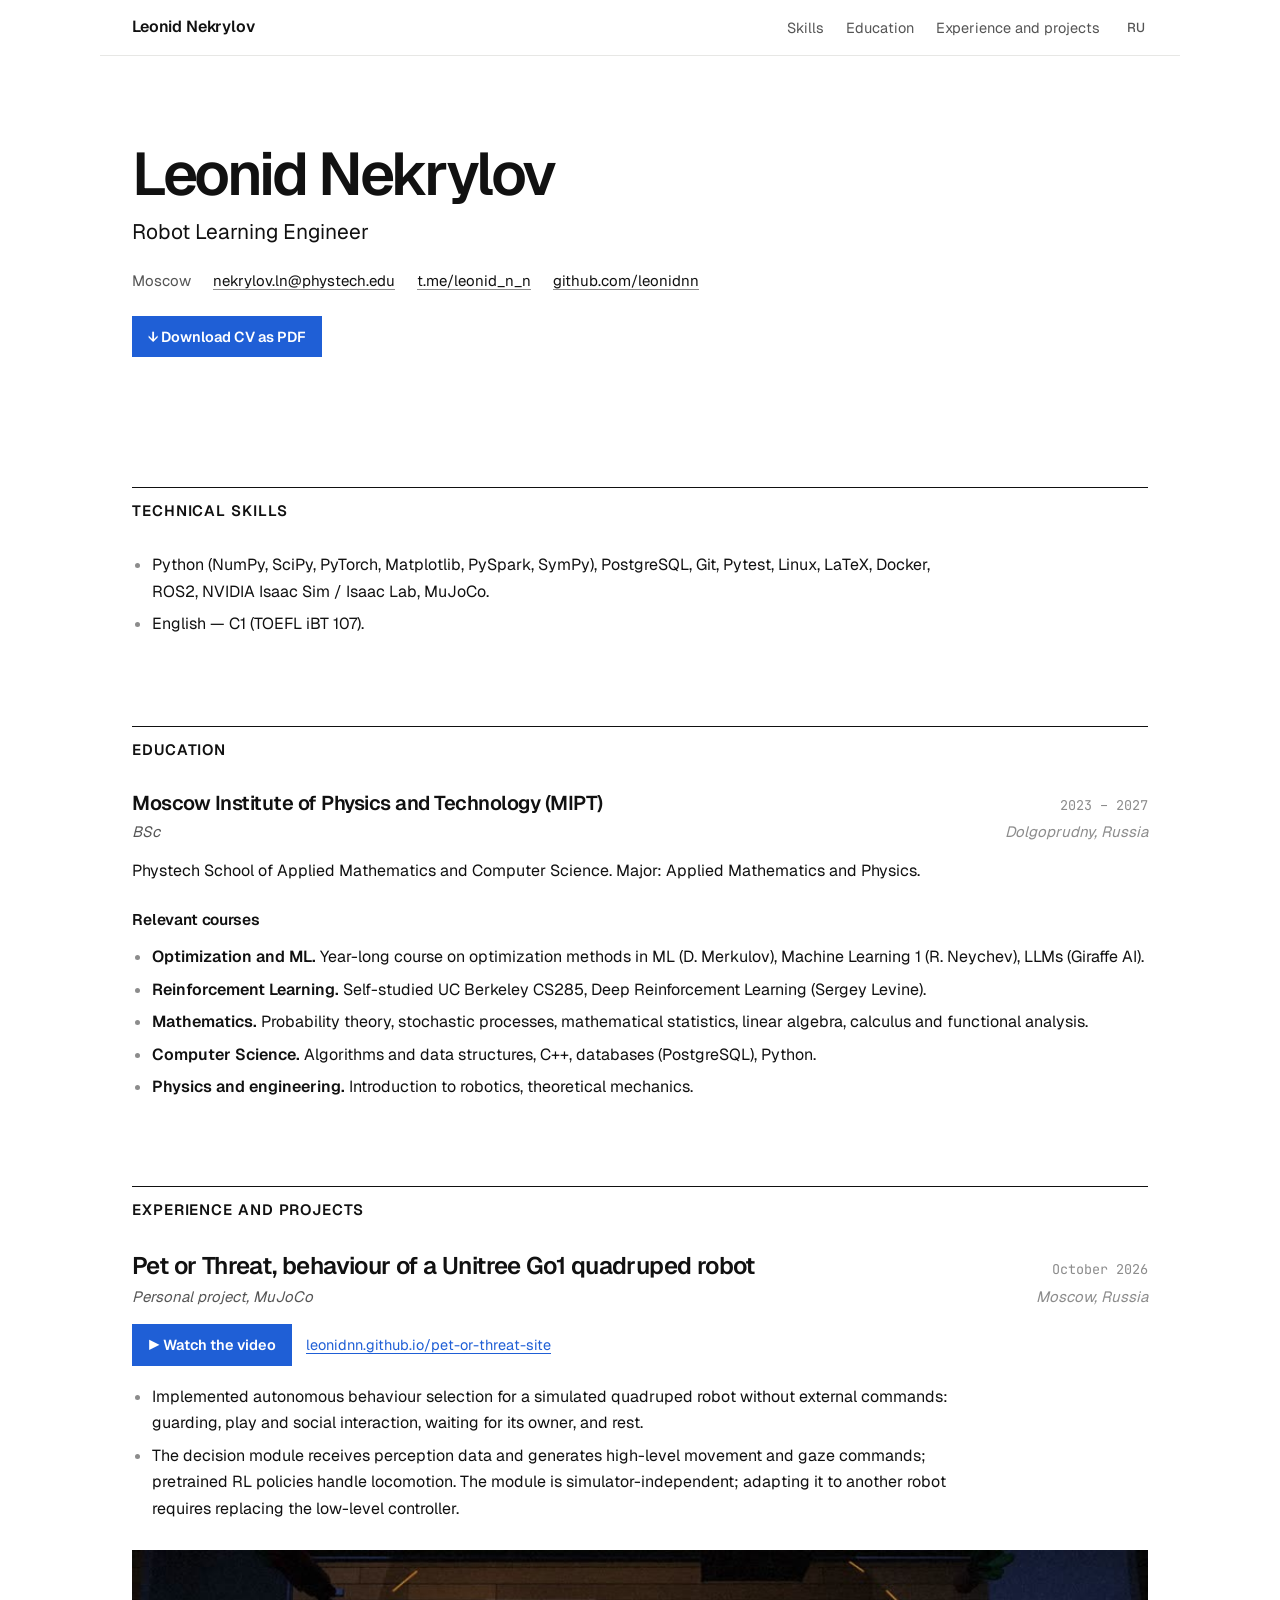
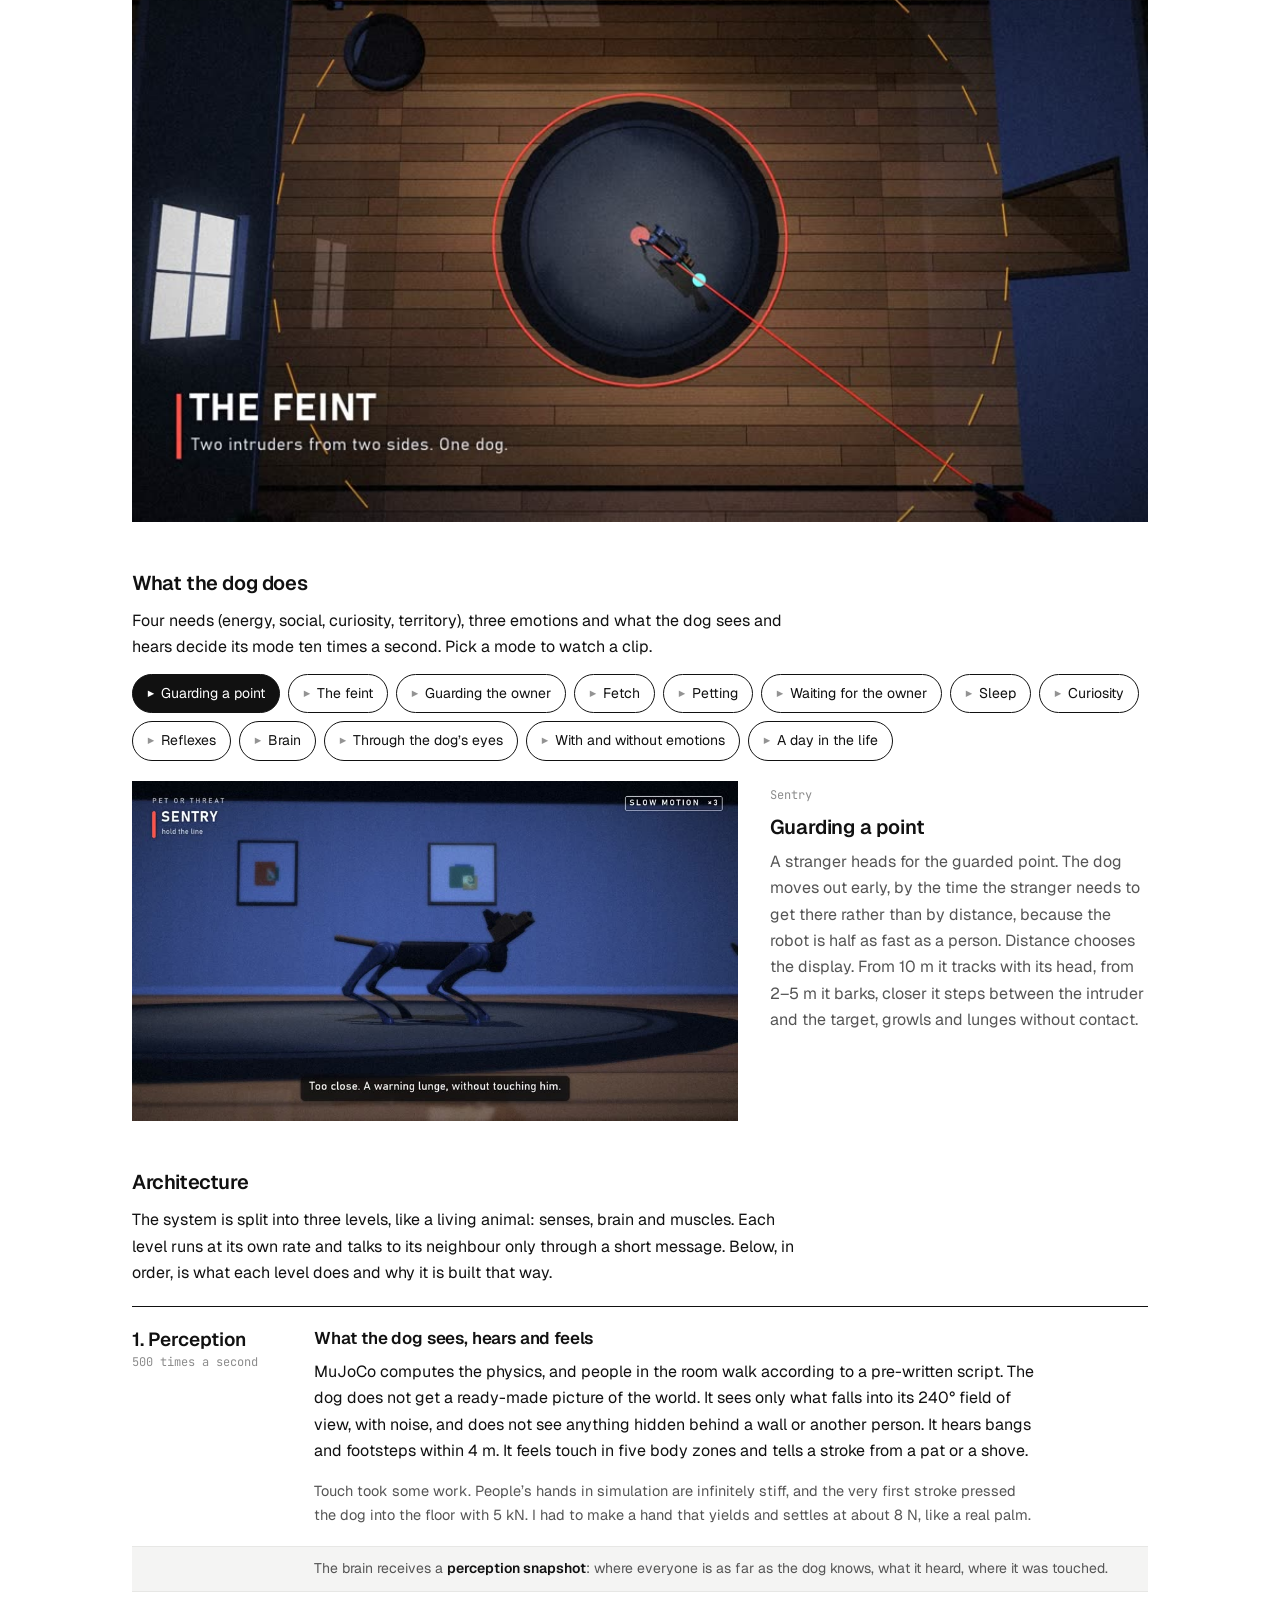
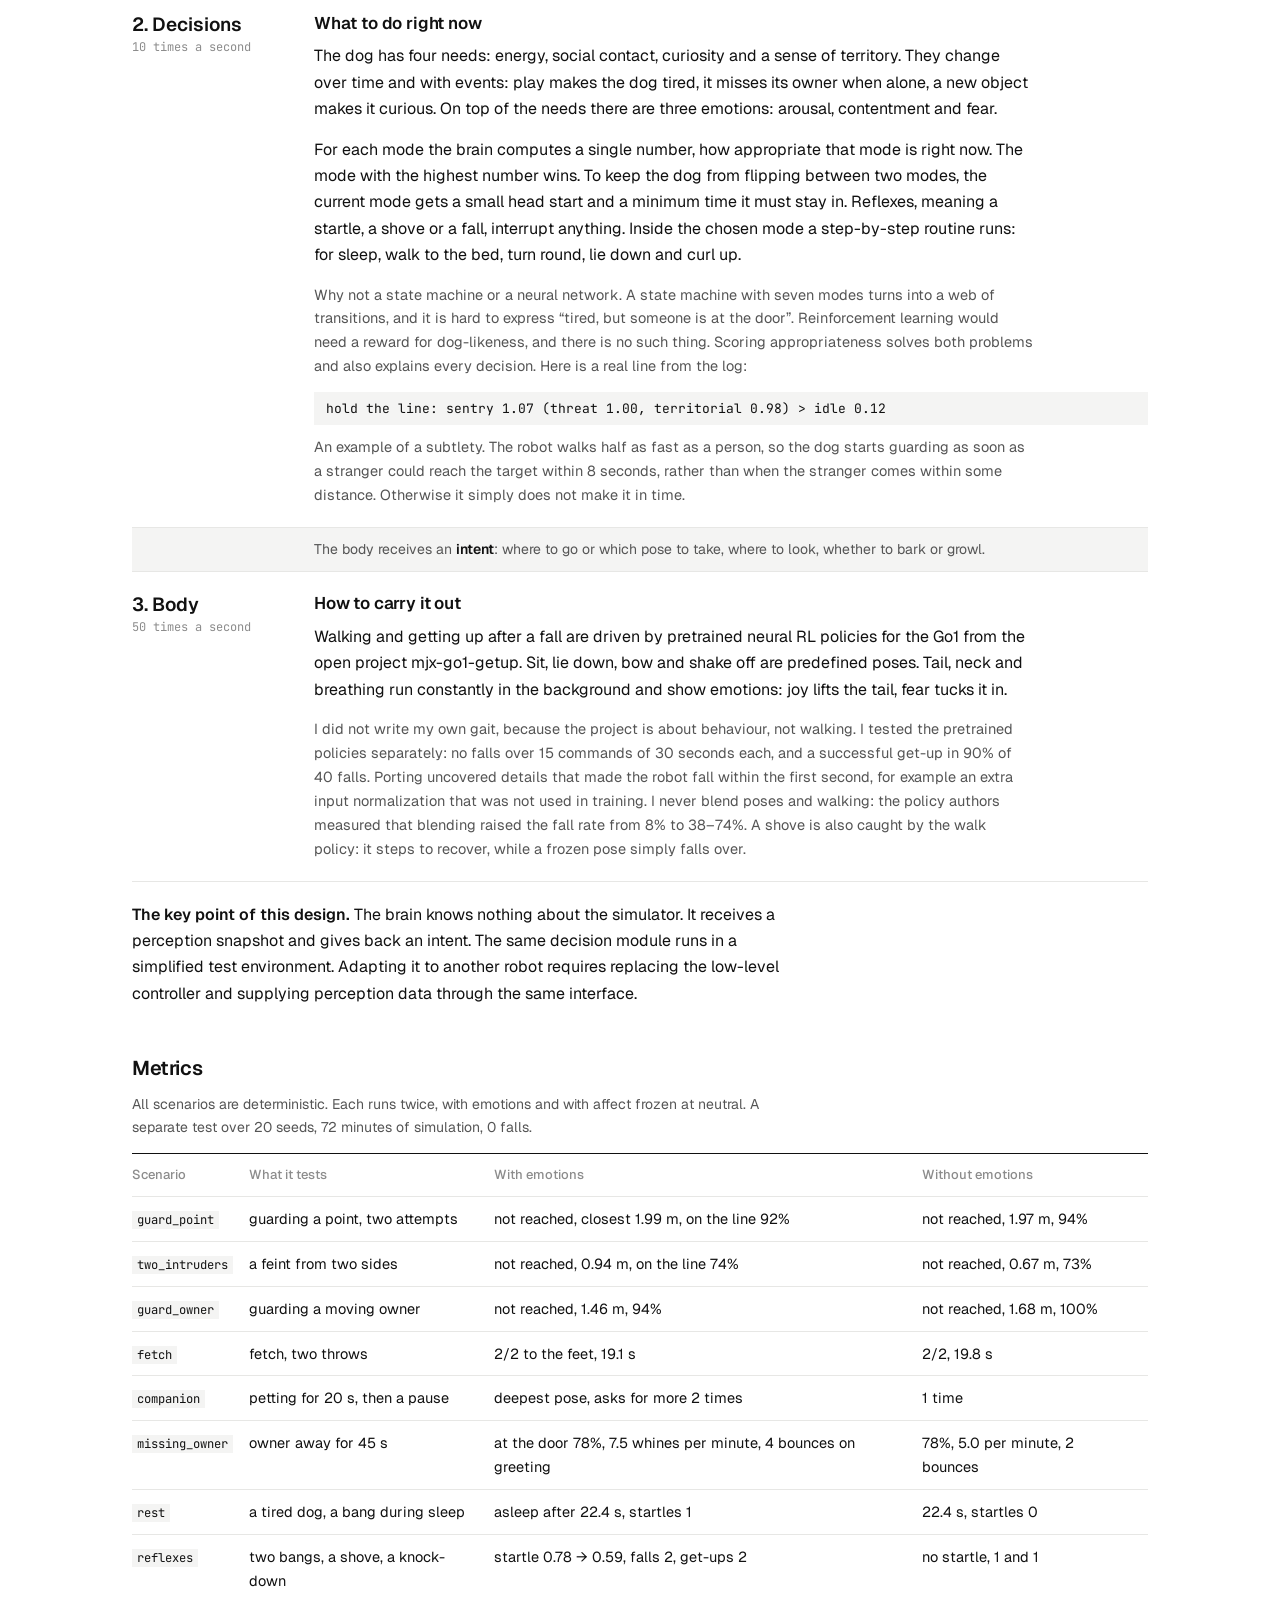
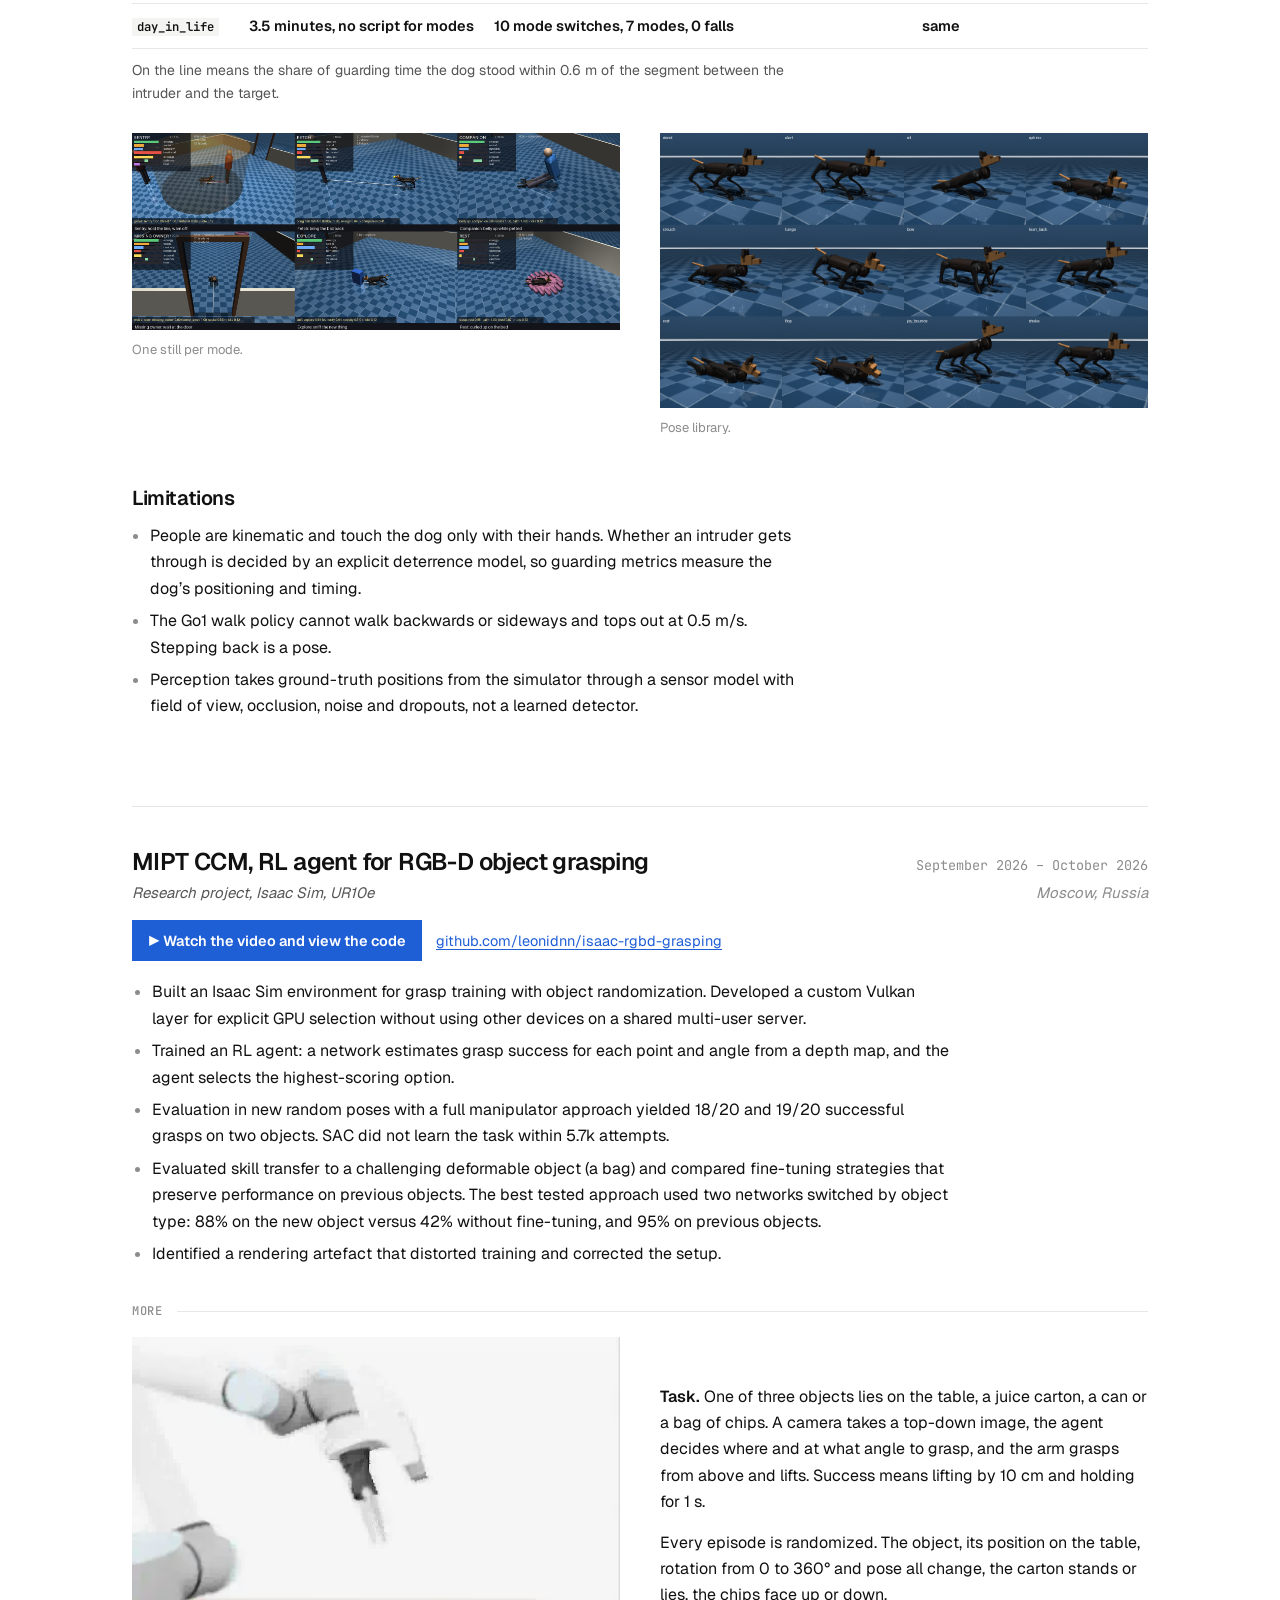
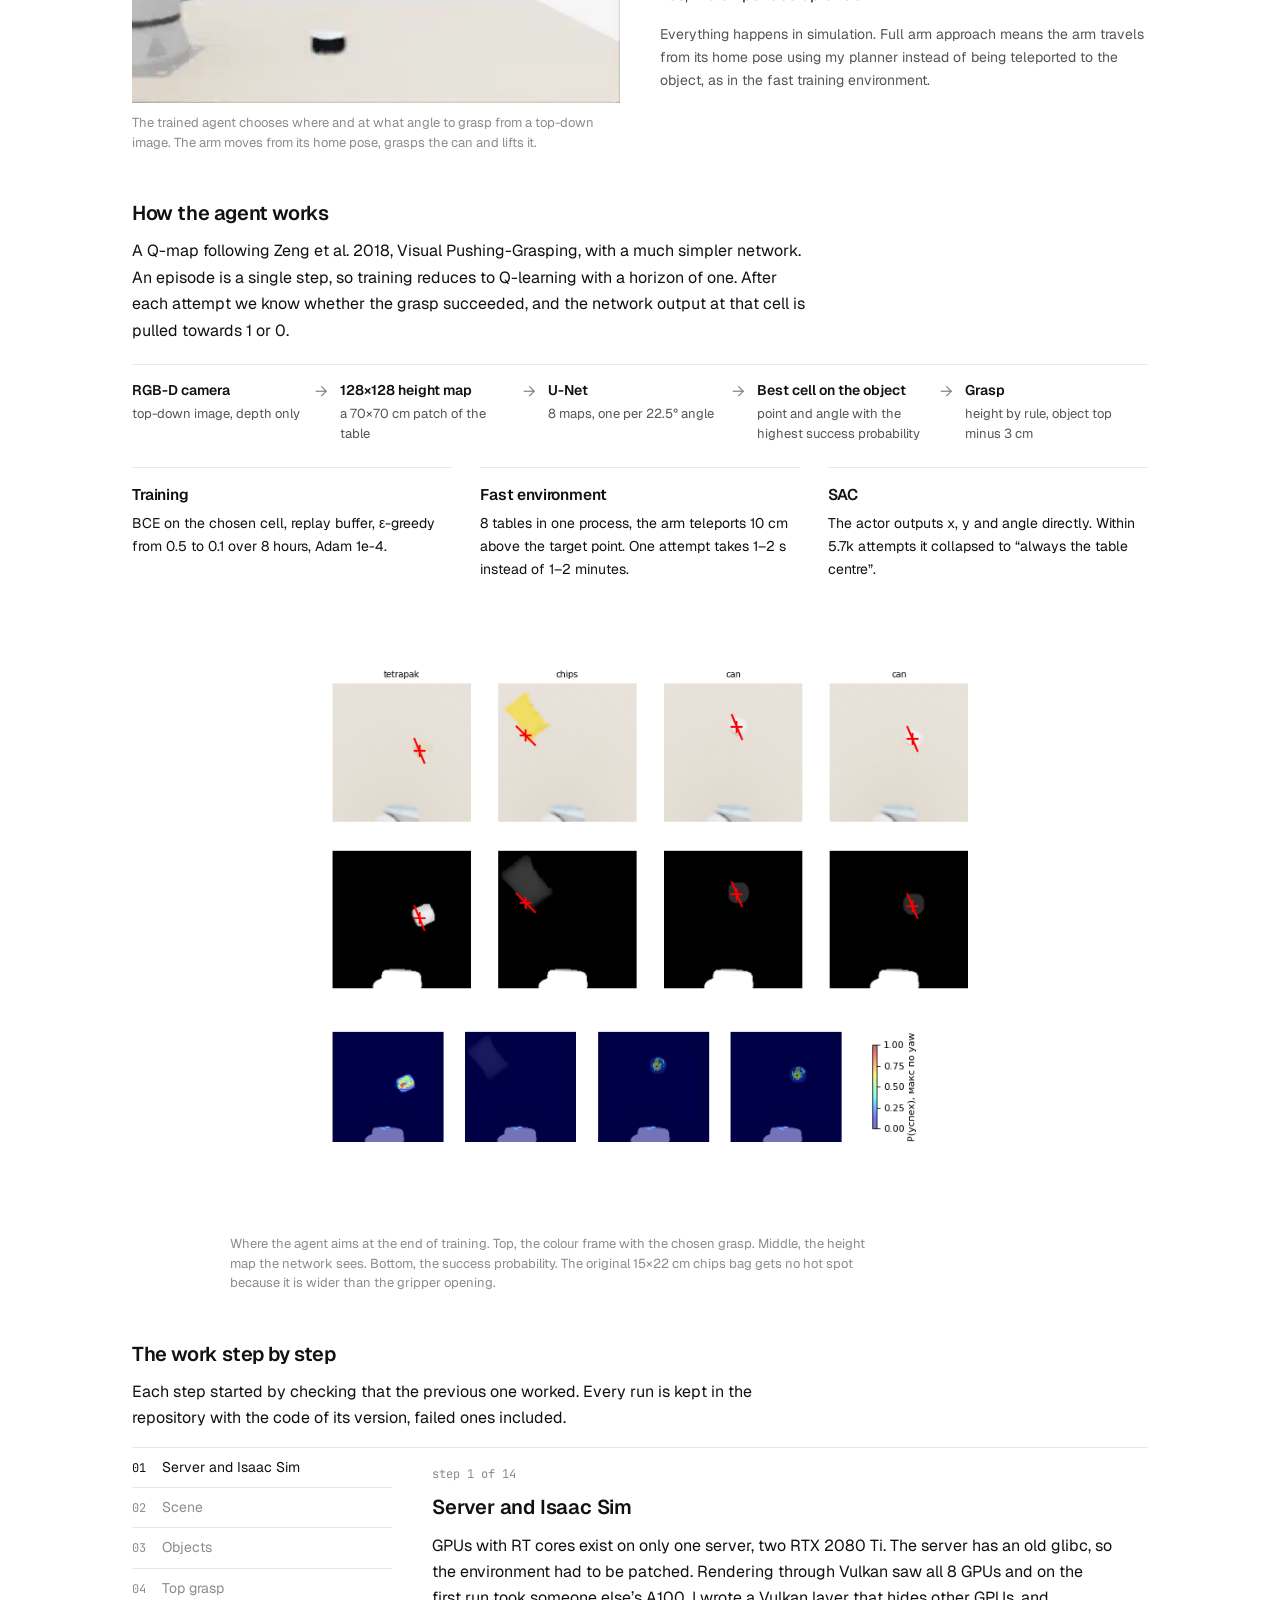
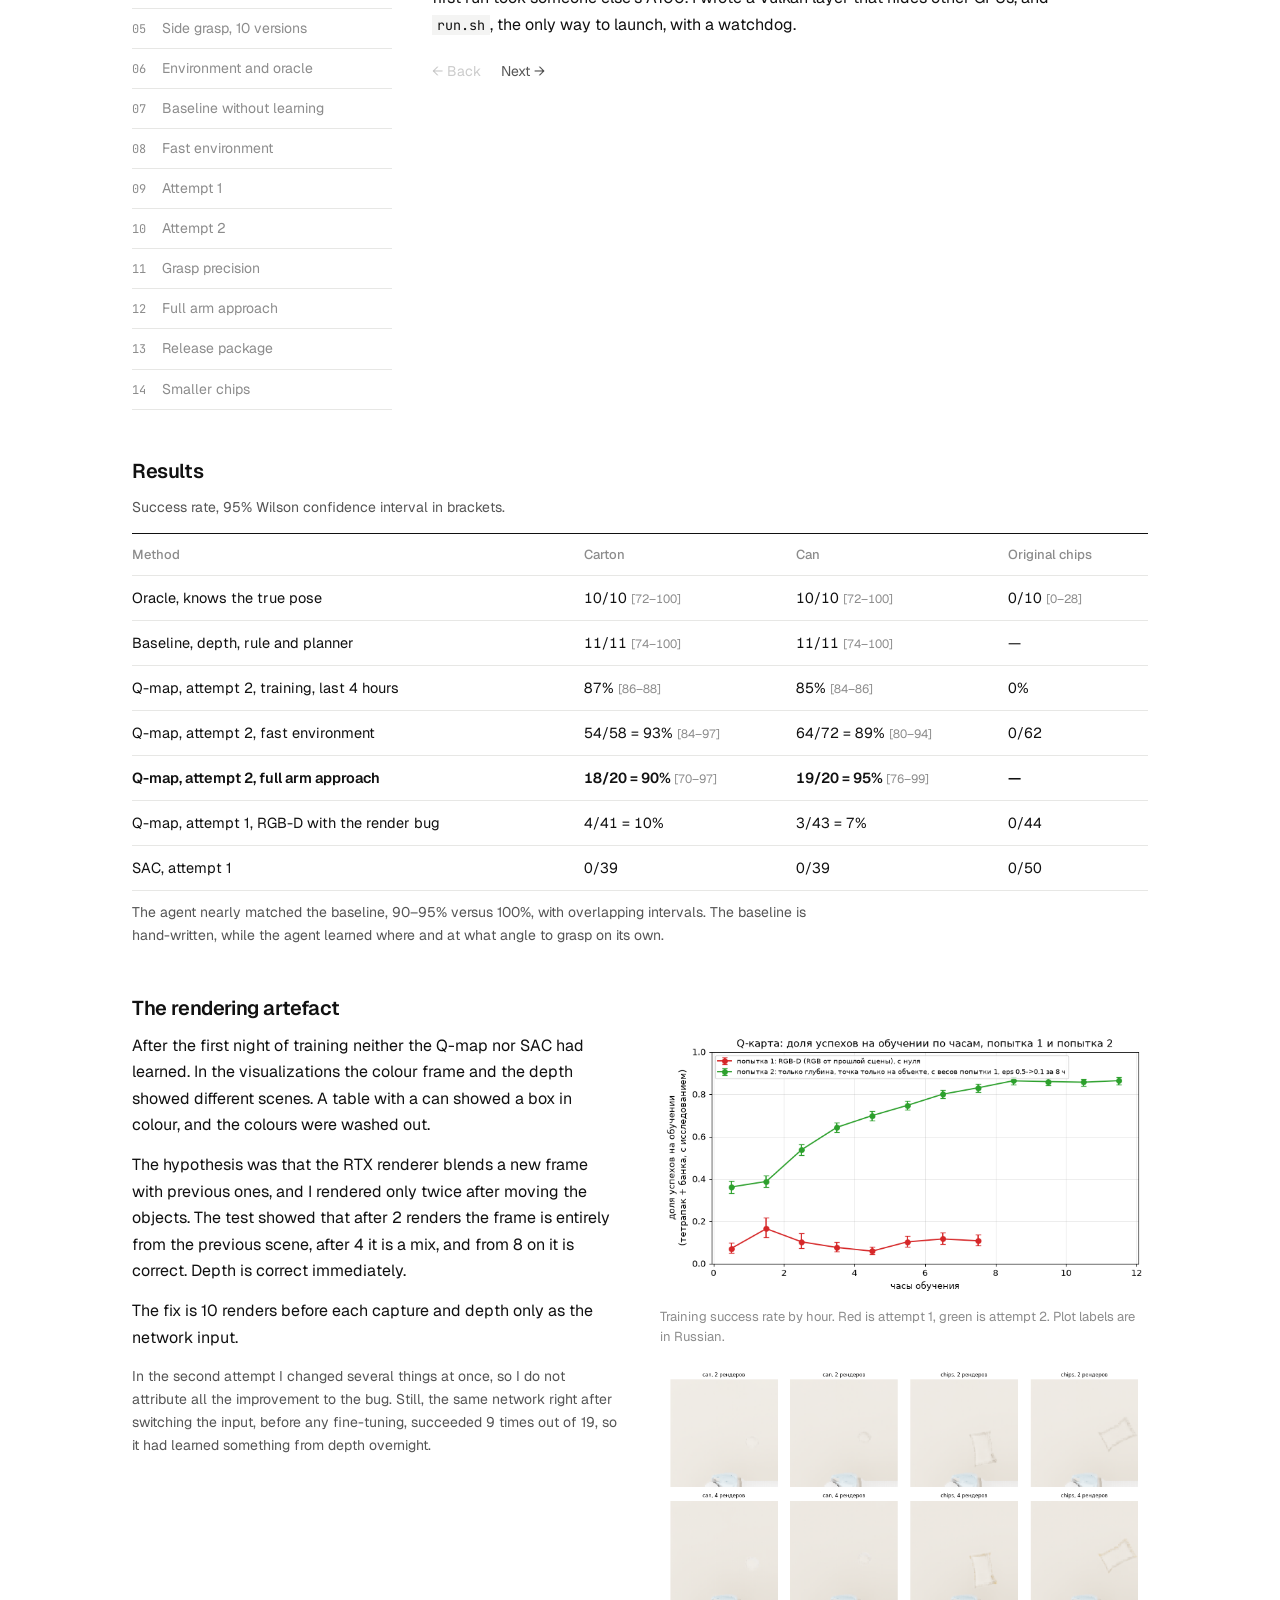
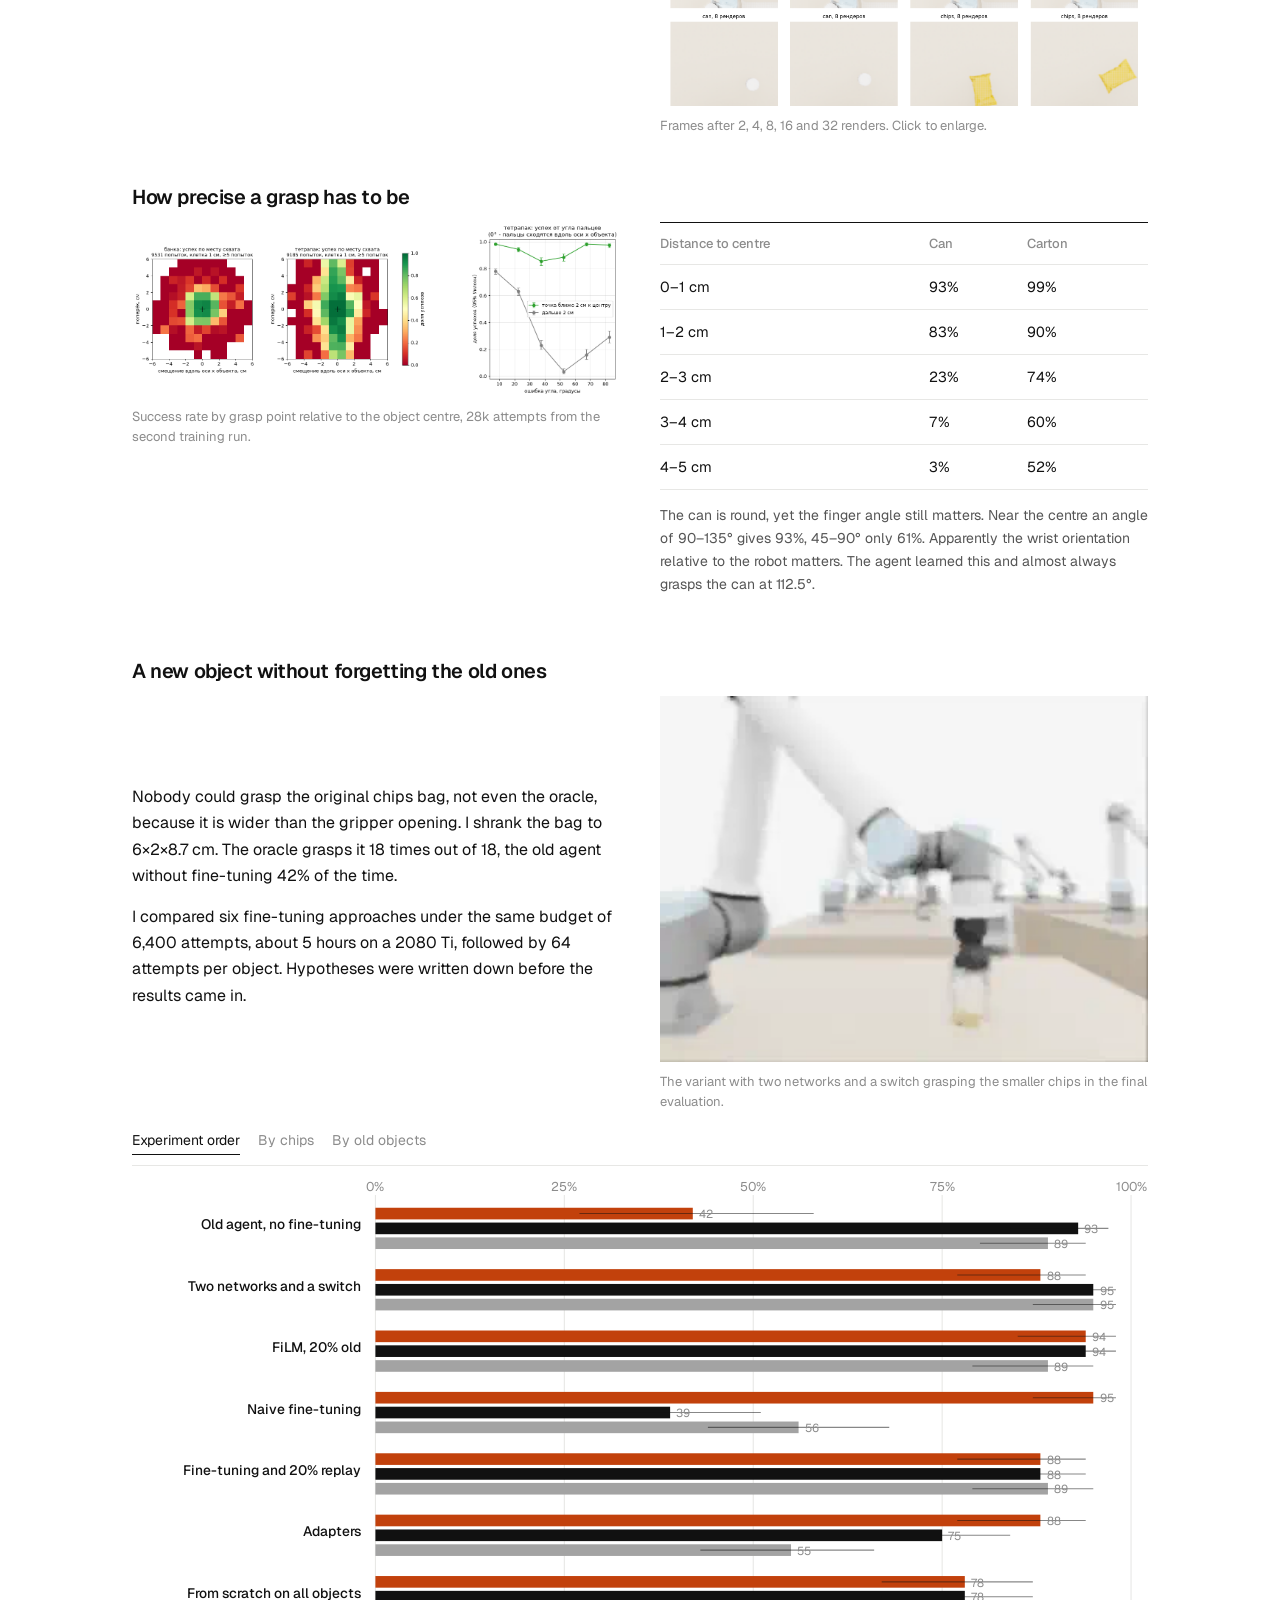
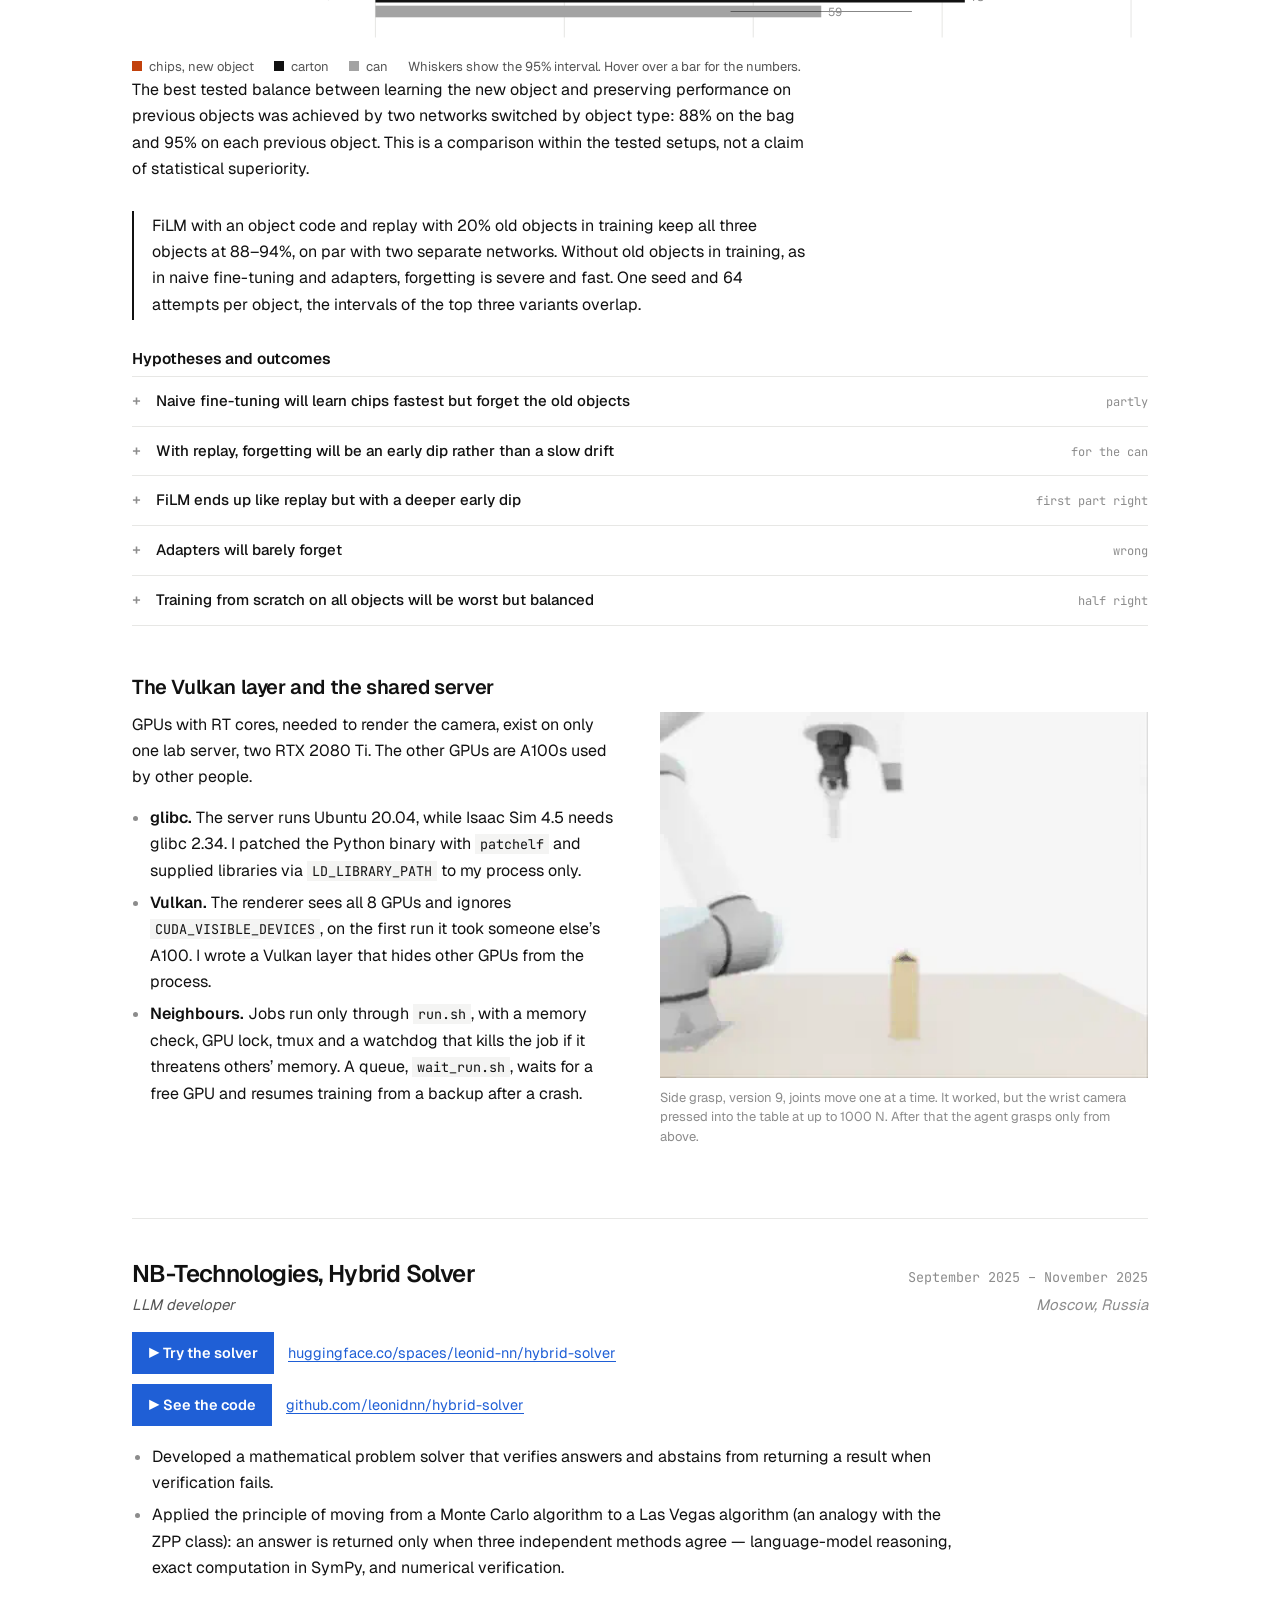
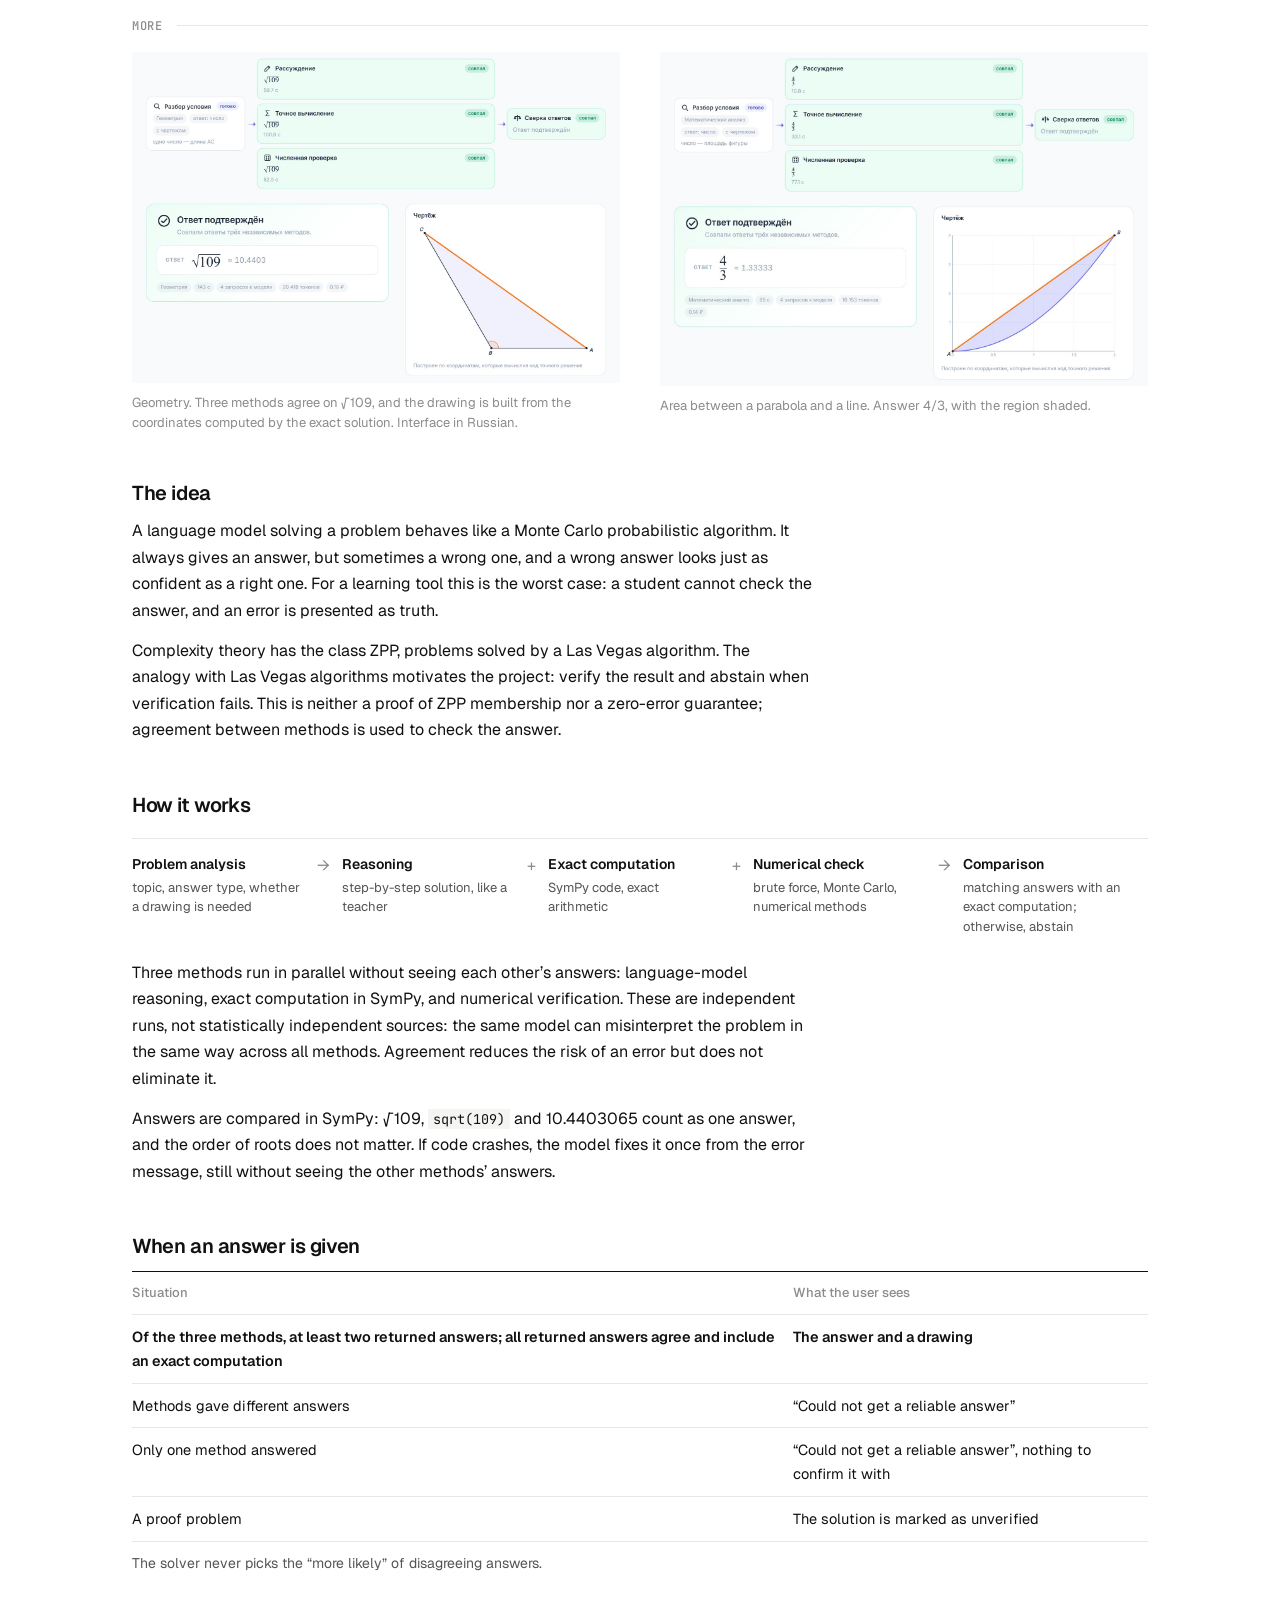
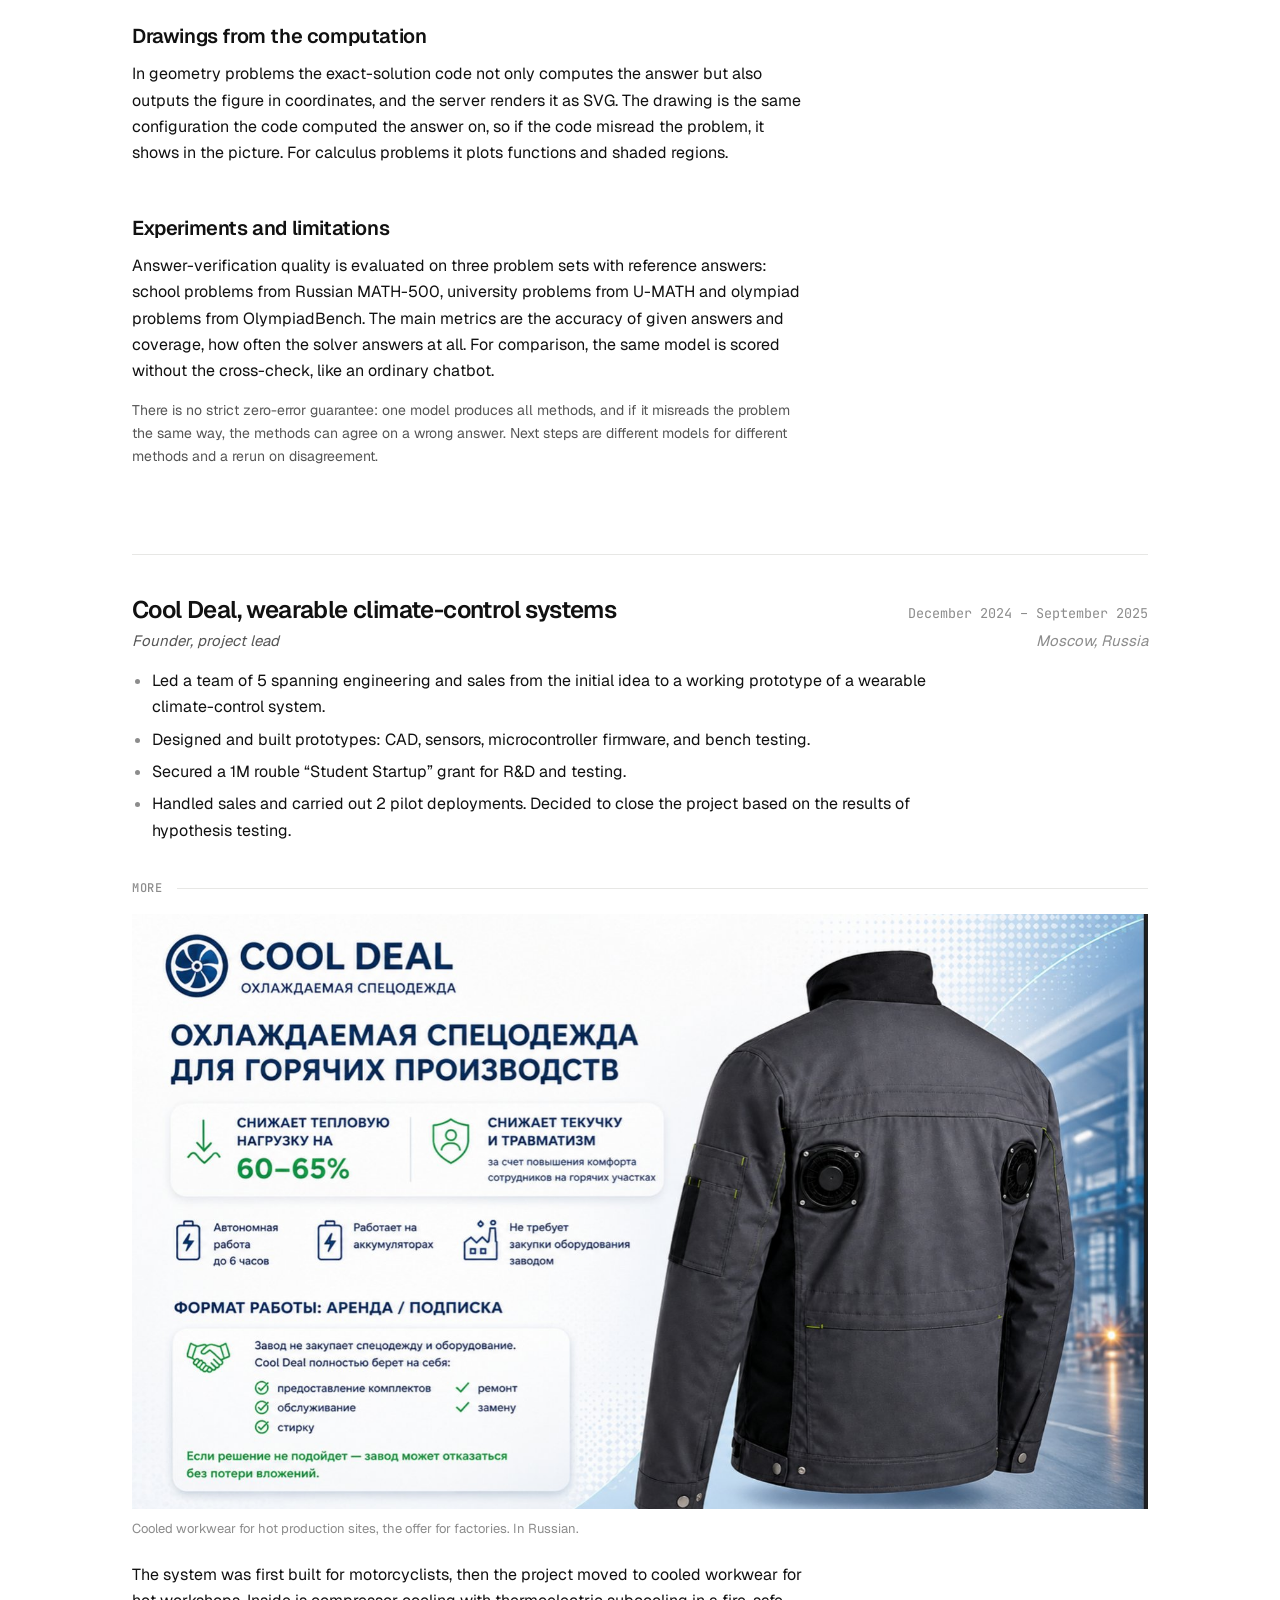
==== commit 177d5438: "Refine Russian resume copy" ====
--- a/index.html
+++ b/index.html
@@ -46,7 +46,7 @@
 <section class="chapter" id="skills">
   <div class="sec-title"><h2>Technical skills</h2></div>
   <ul class="bullets">
-    <li>Python (NumPy, SciPy, PyTorch, Matplotlib, PySpark, SymPy), PostgreSQL, Git, Pytest, Linux, LaTeX, Docker, ROS2, NVIDIA Isaac Sim / Isaac Lab, MuJoCo; C++ (basic proficiency, code reading).</li>
+    <li>Python (NumPy, SciPy, PyTorch, Matplotlib, PySpark, SymPy), PostgreSQL, Git, Pytest, Linux, LaTeX, Docker, ROS2, NVIDIA Isaac Sim / Isaac Lab, MuJoCo.</li>
     <li>English — C1 (TOEFL iBT 107).</li>
   </ul>
 </section>
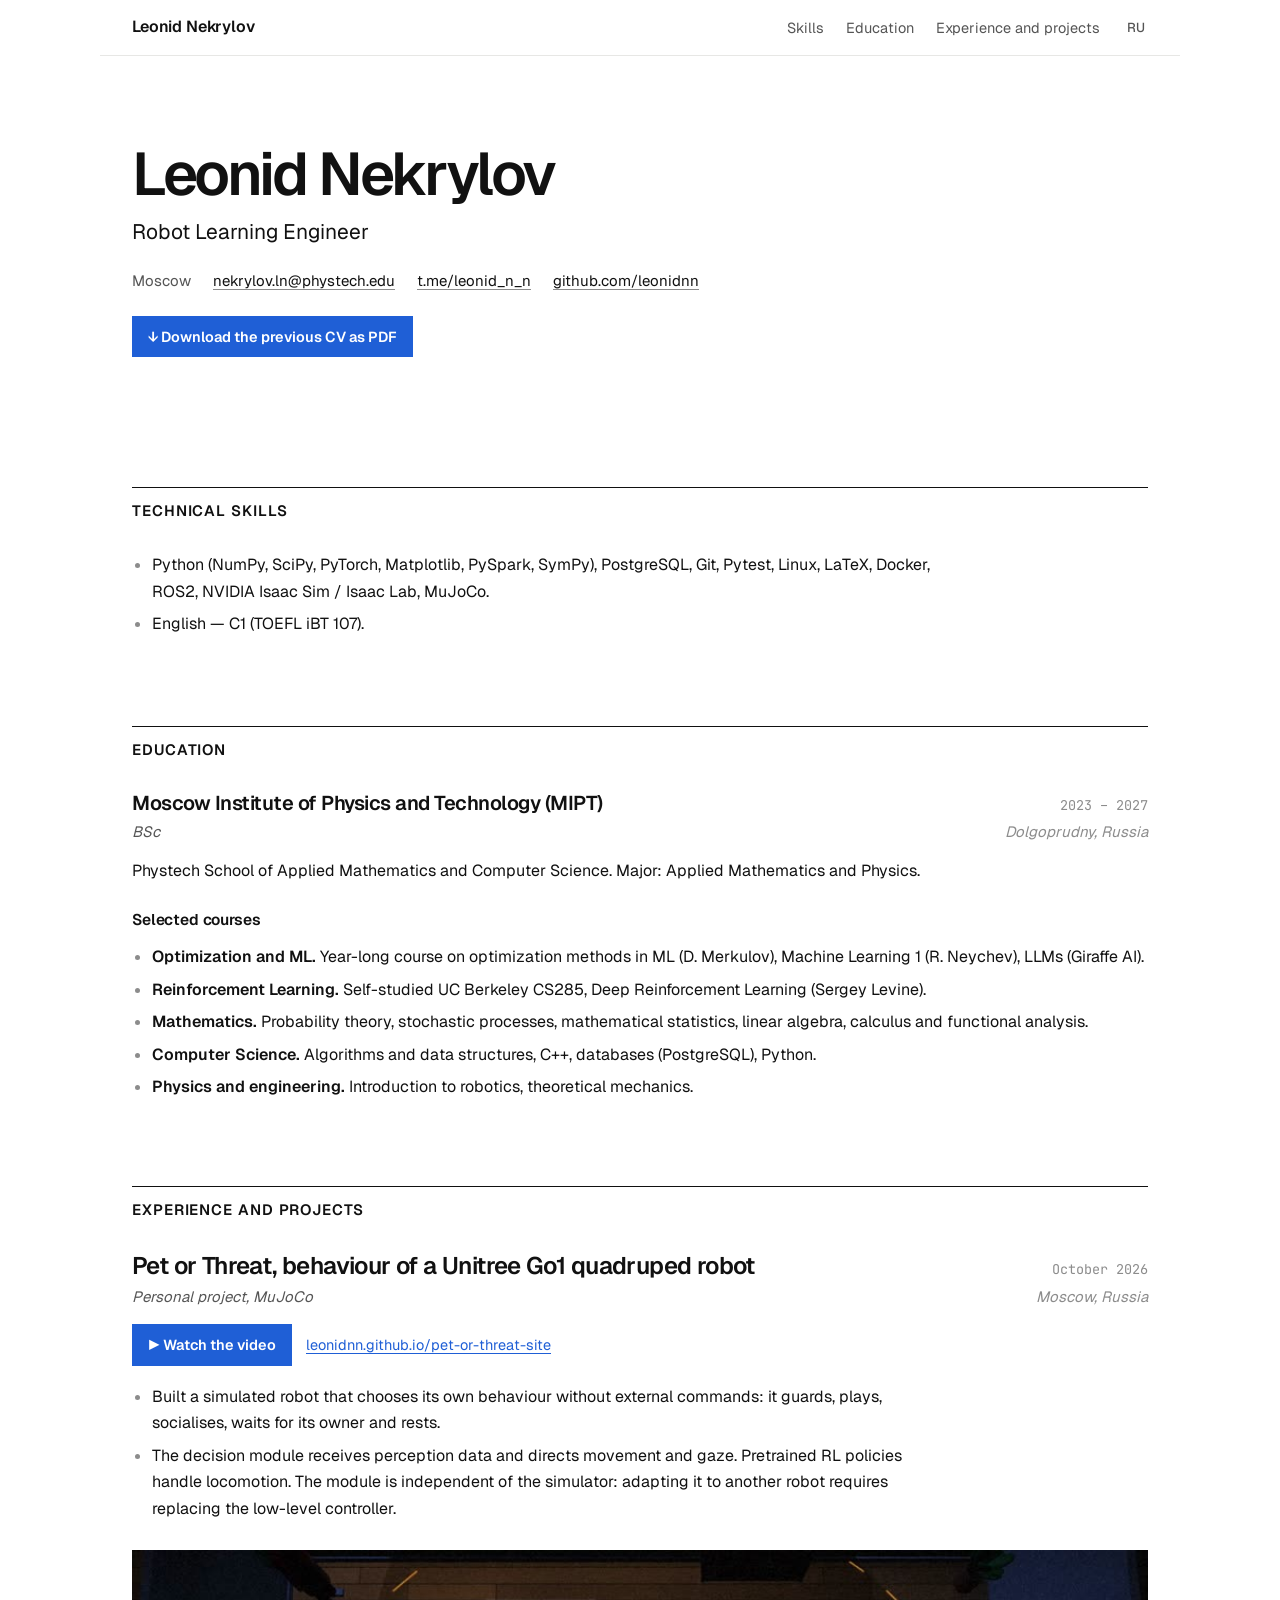
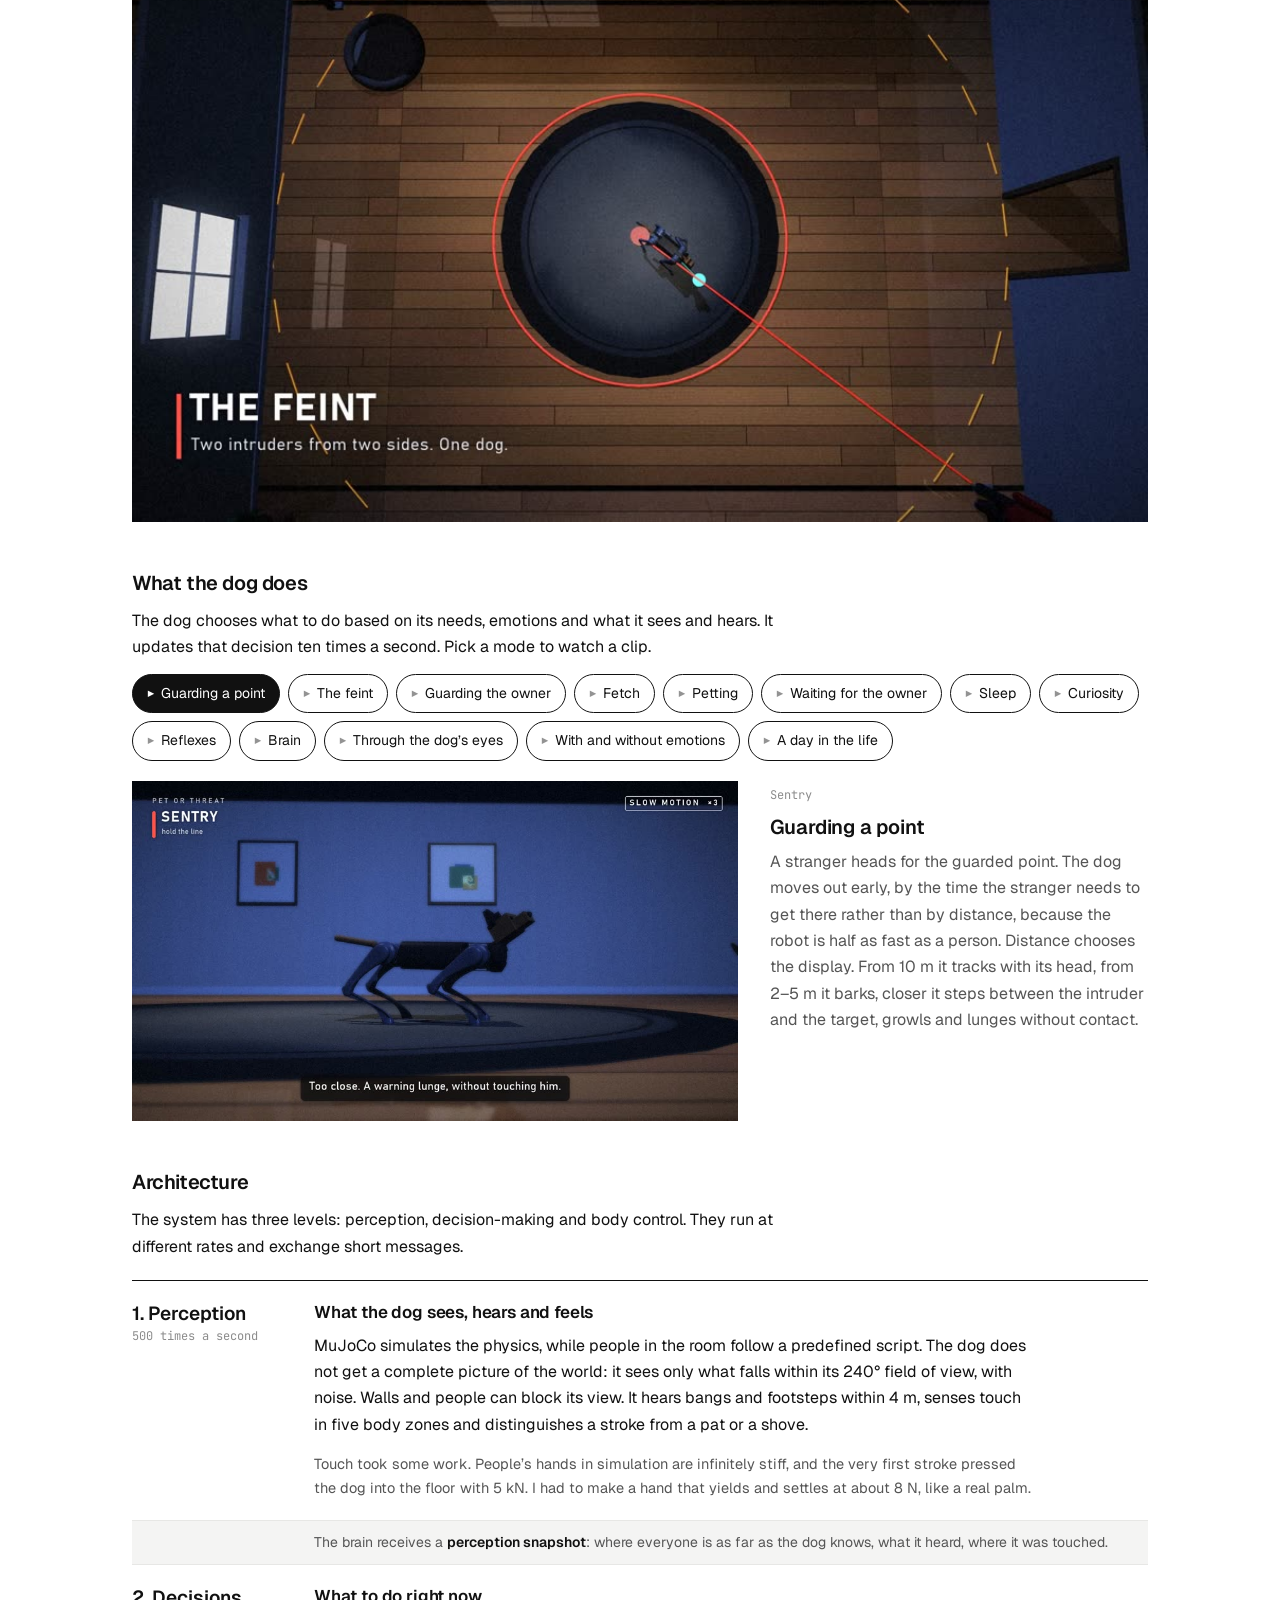
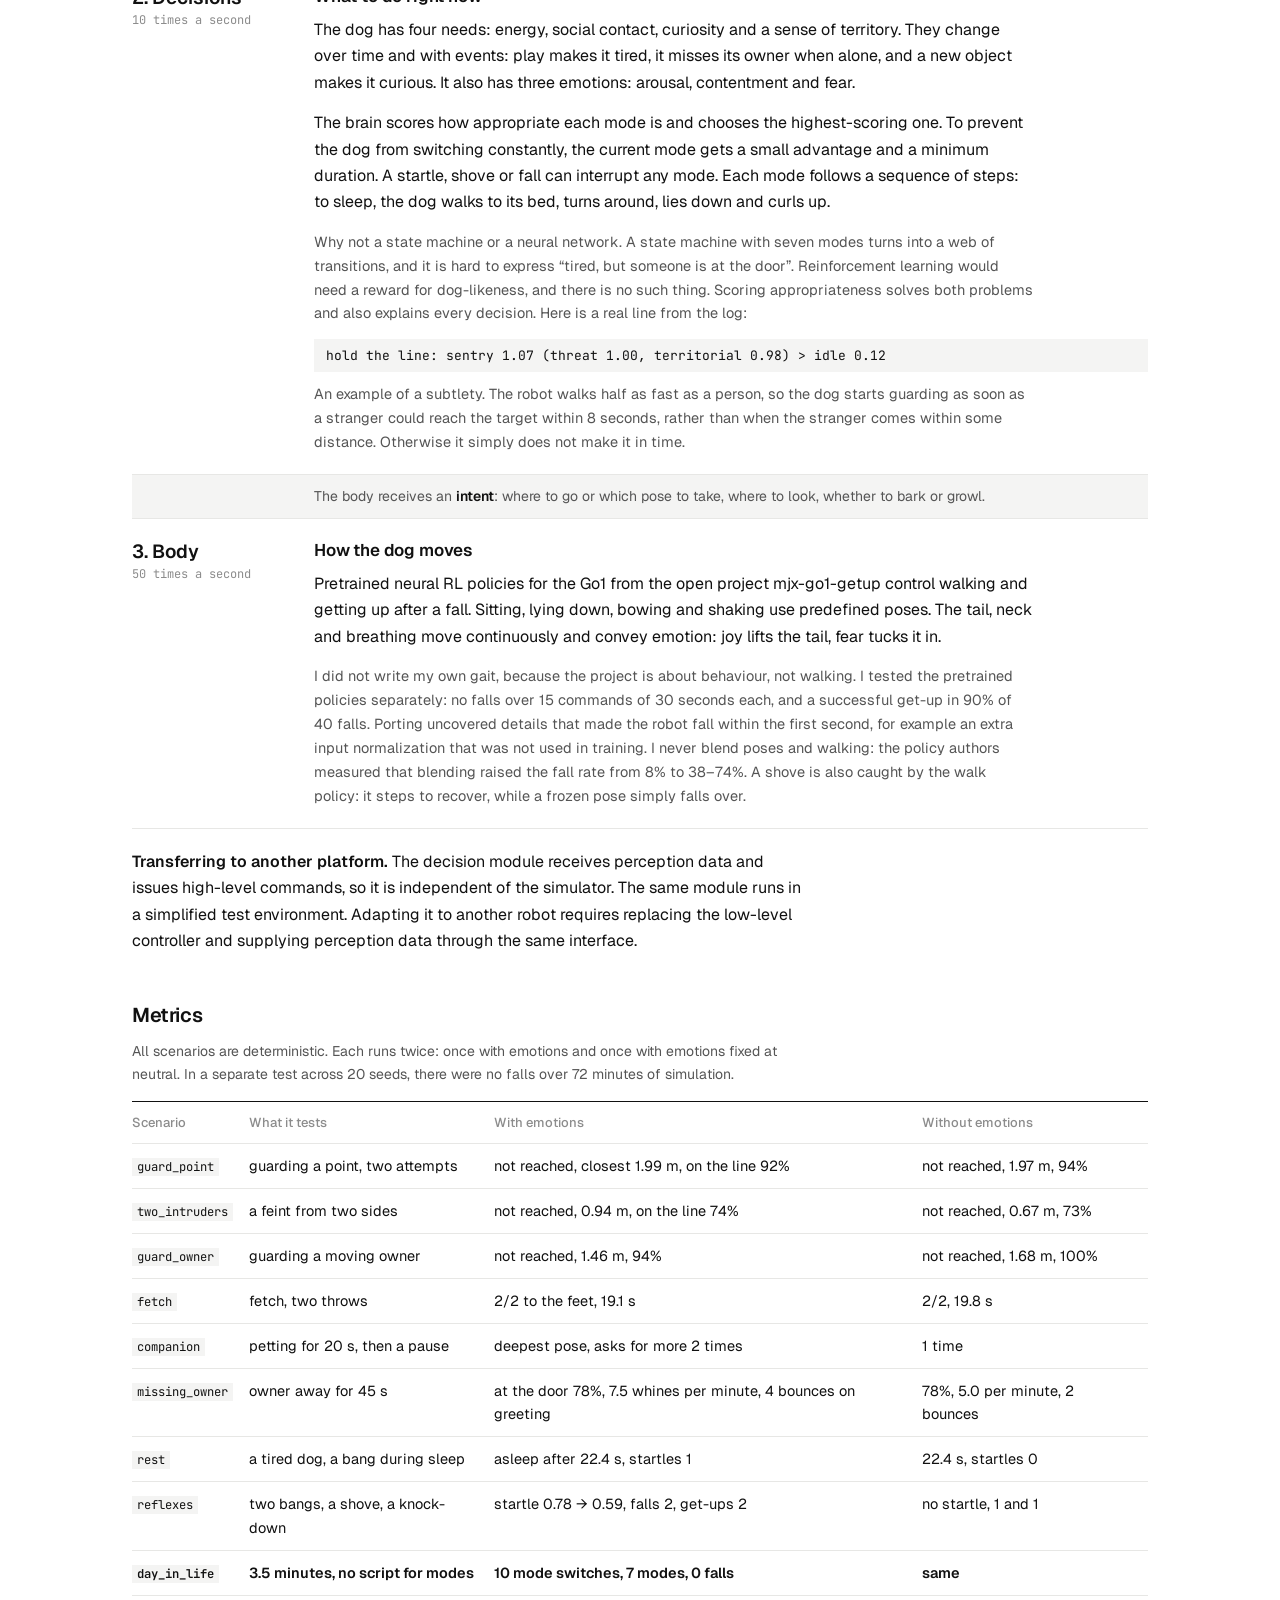
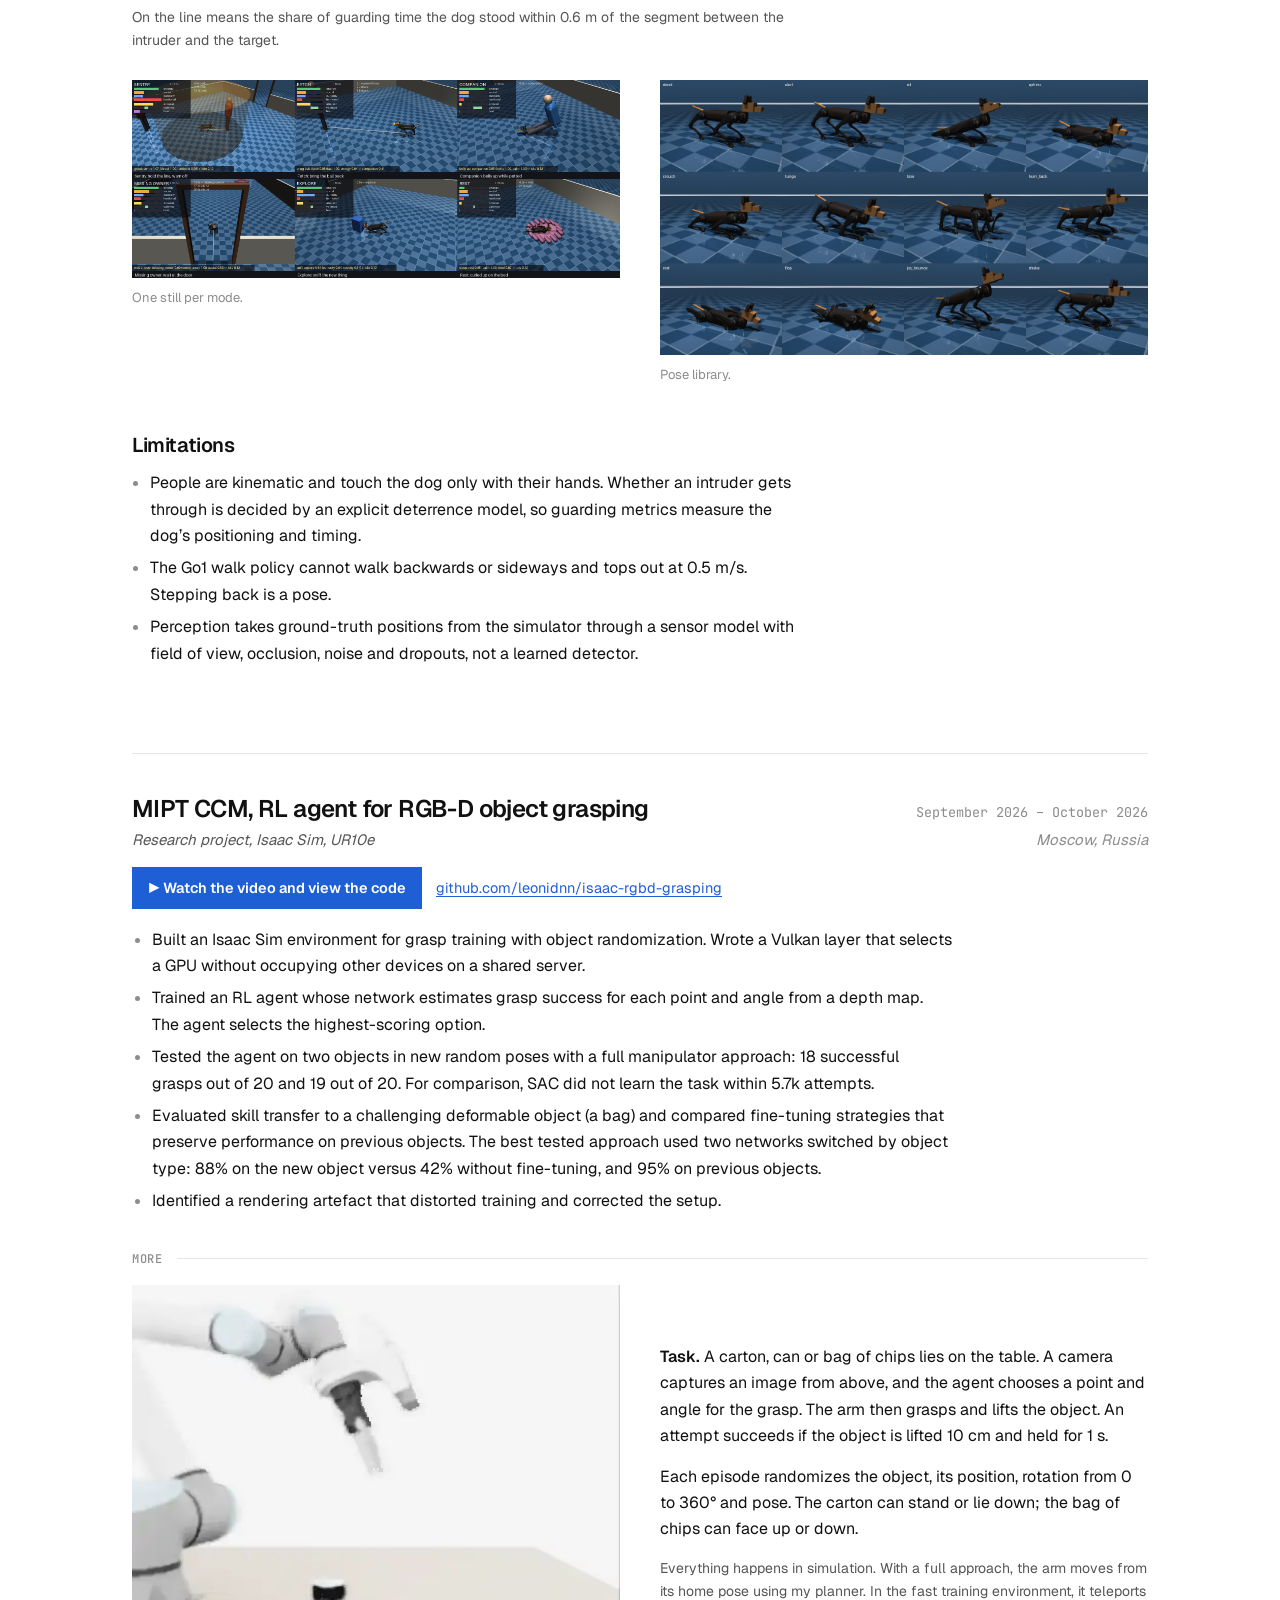
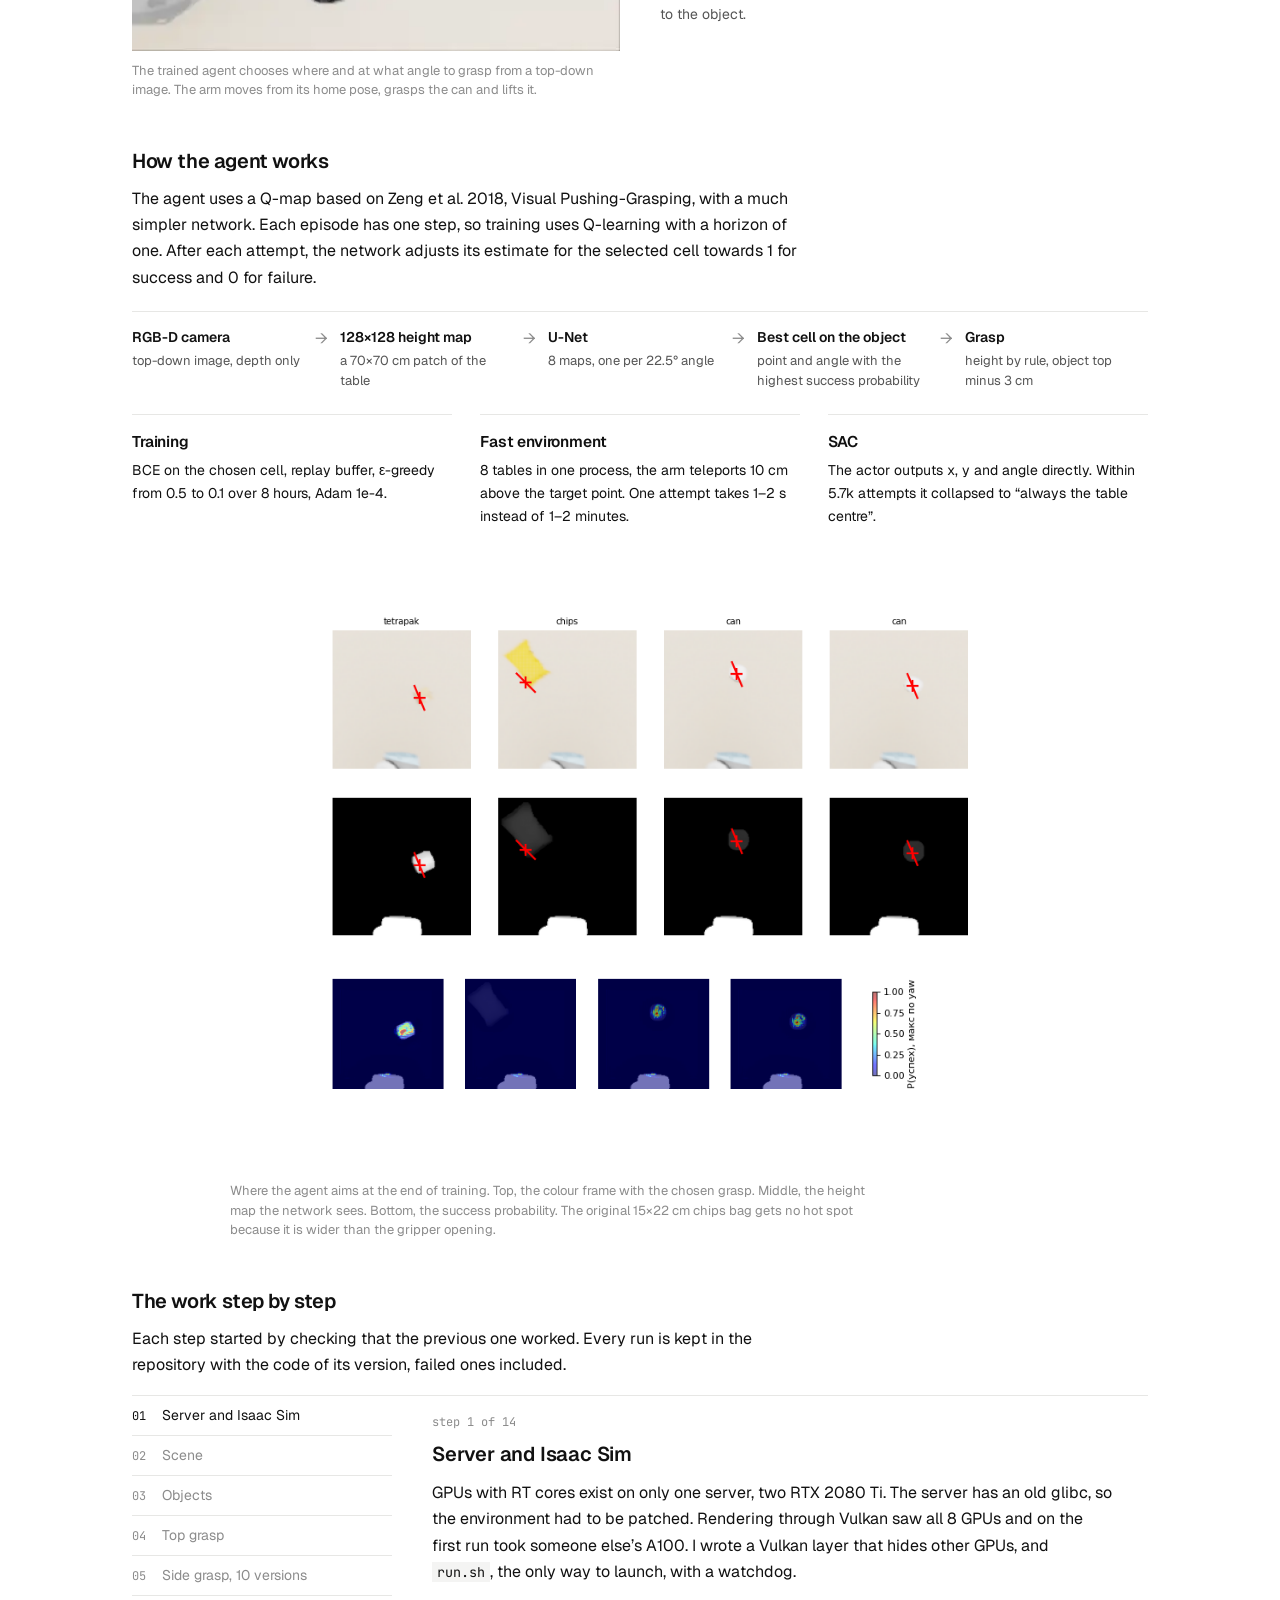
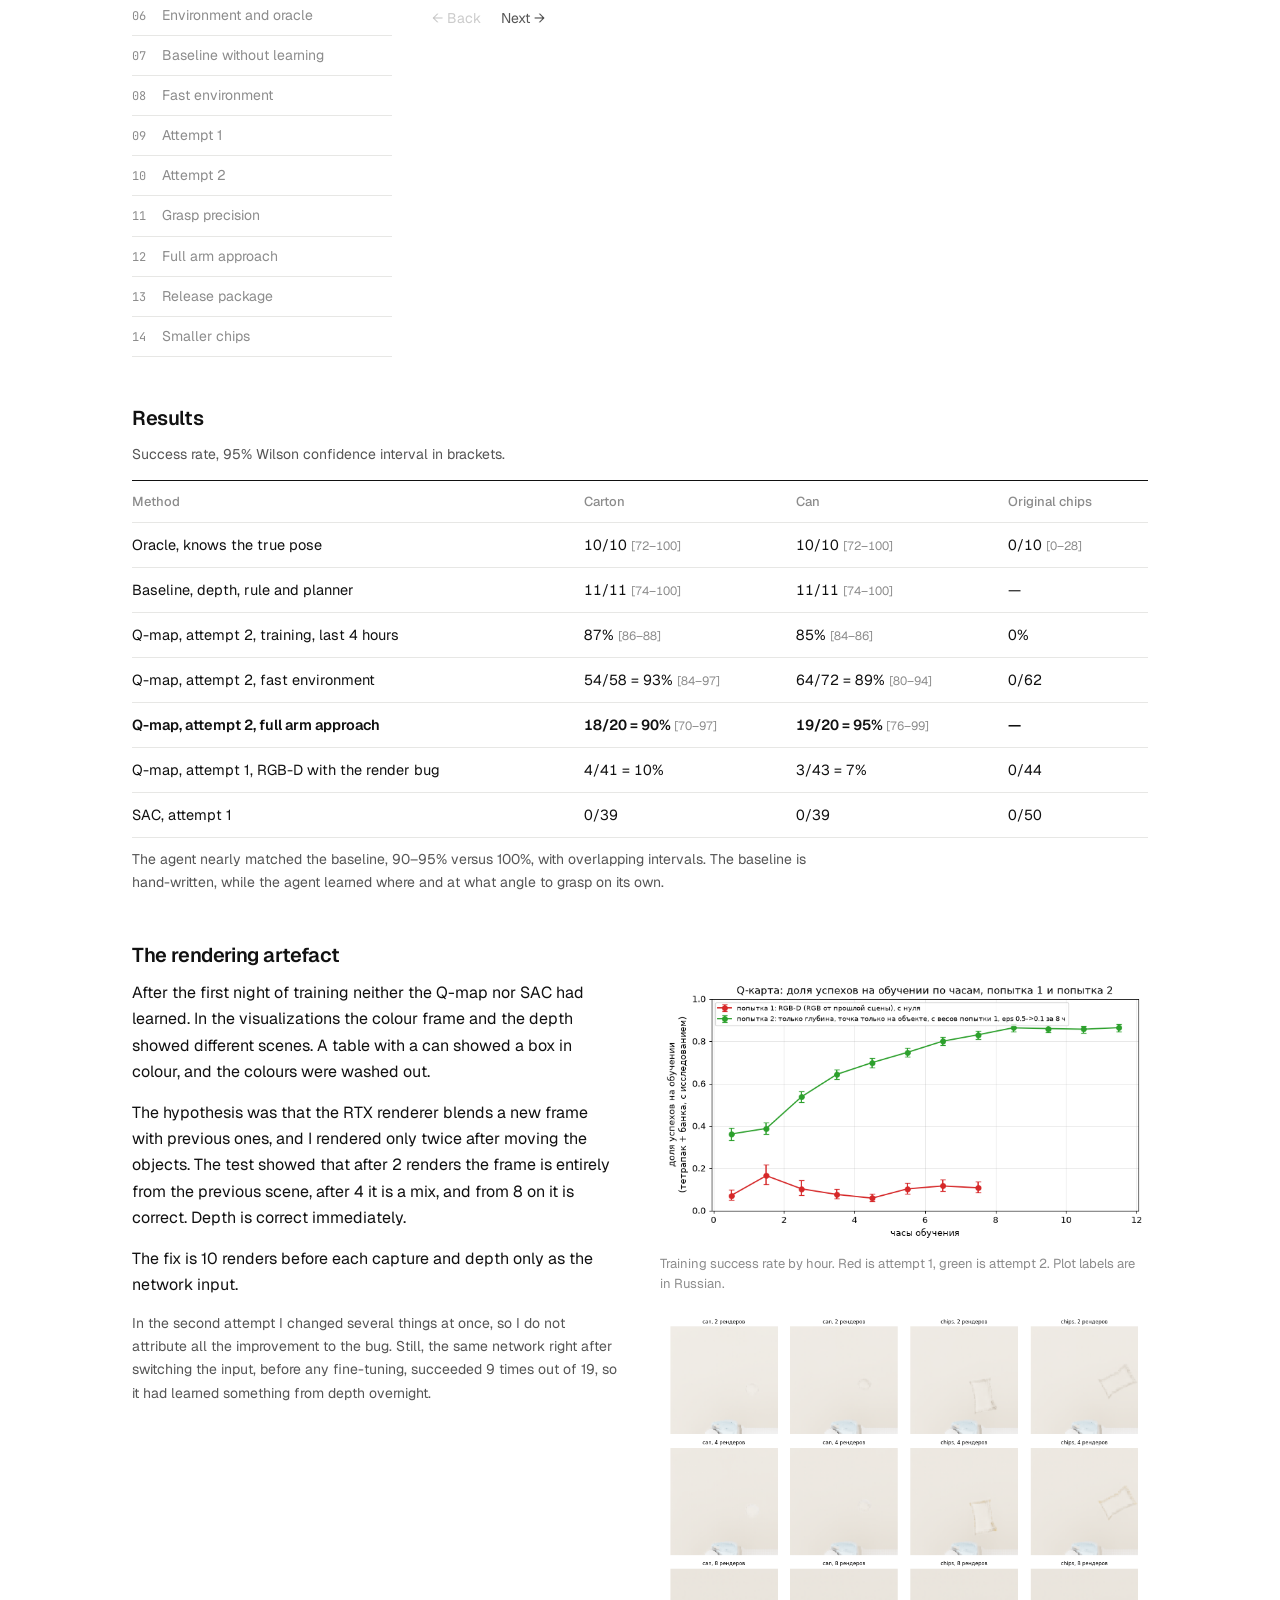
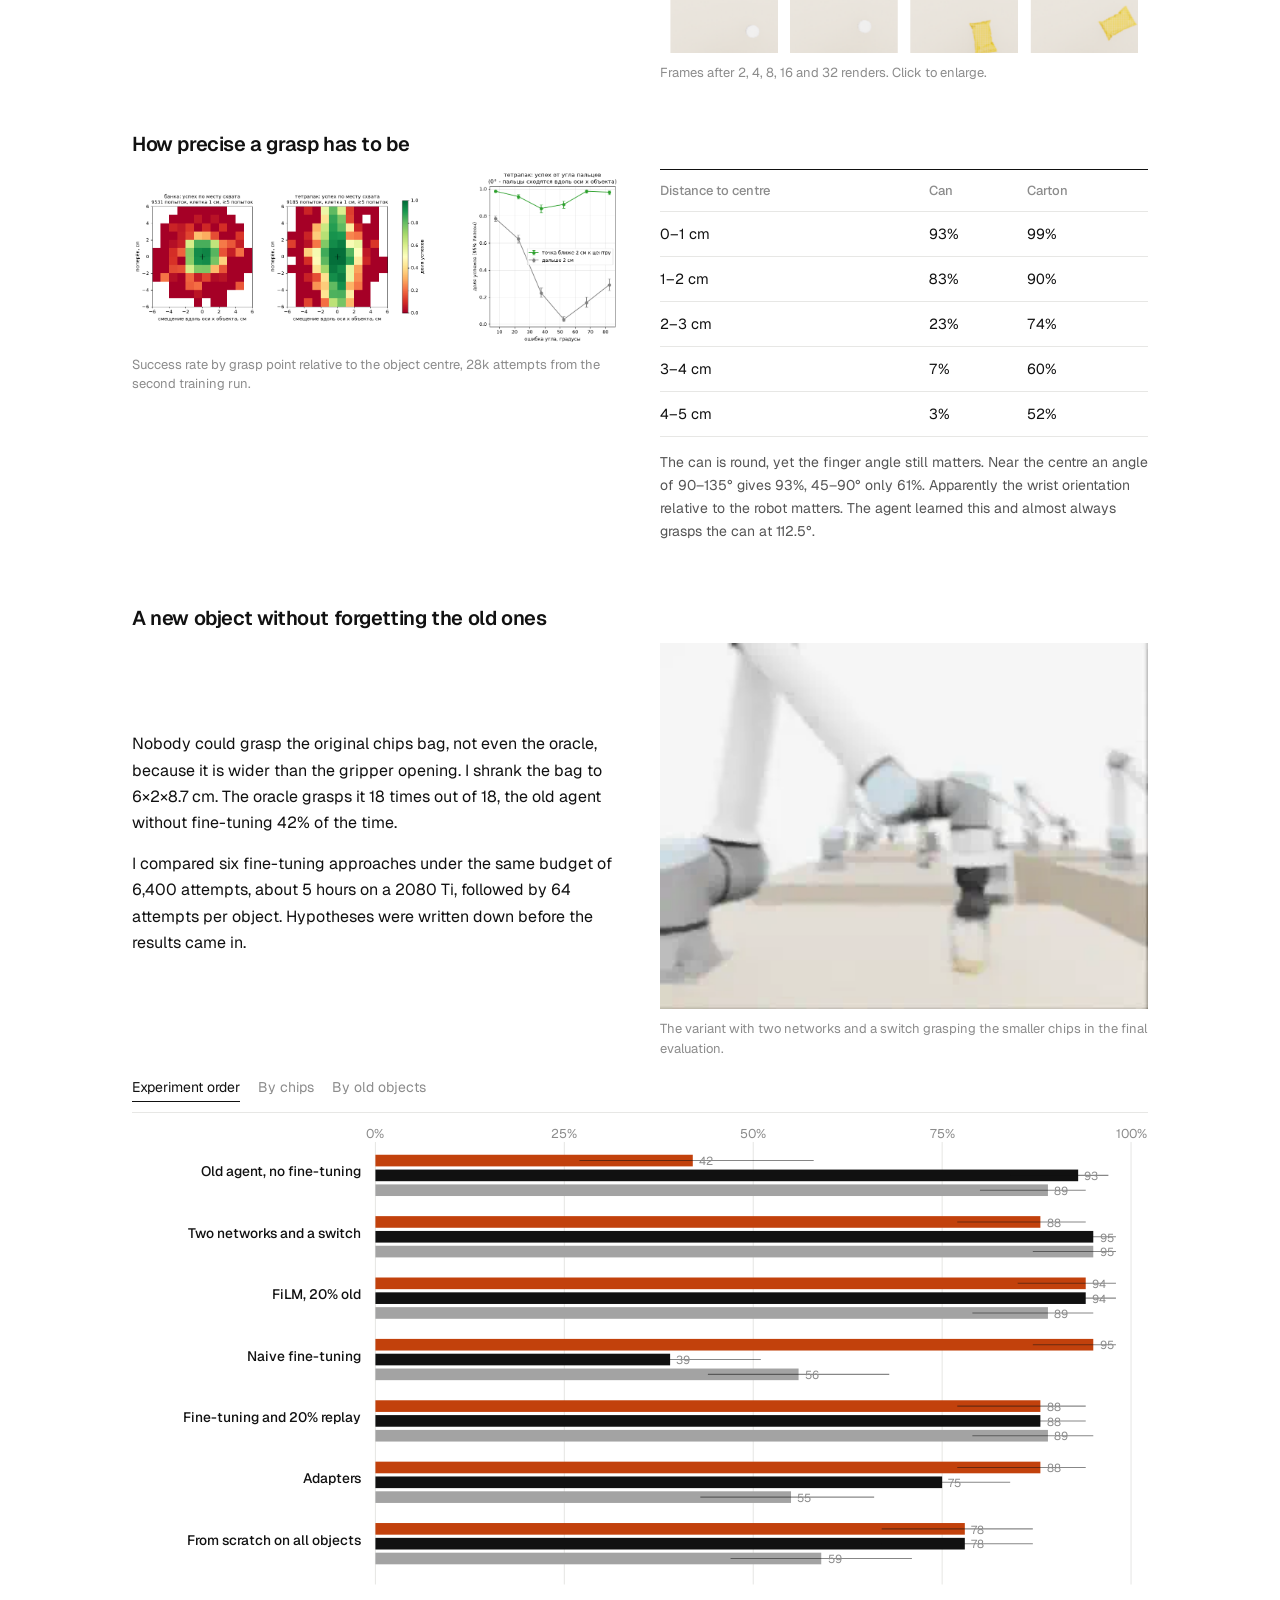
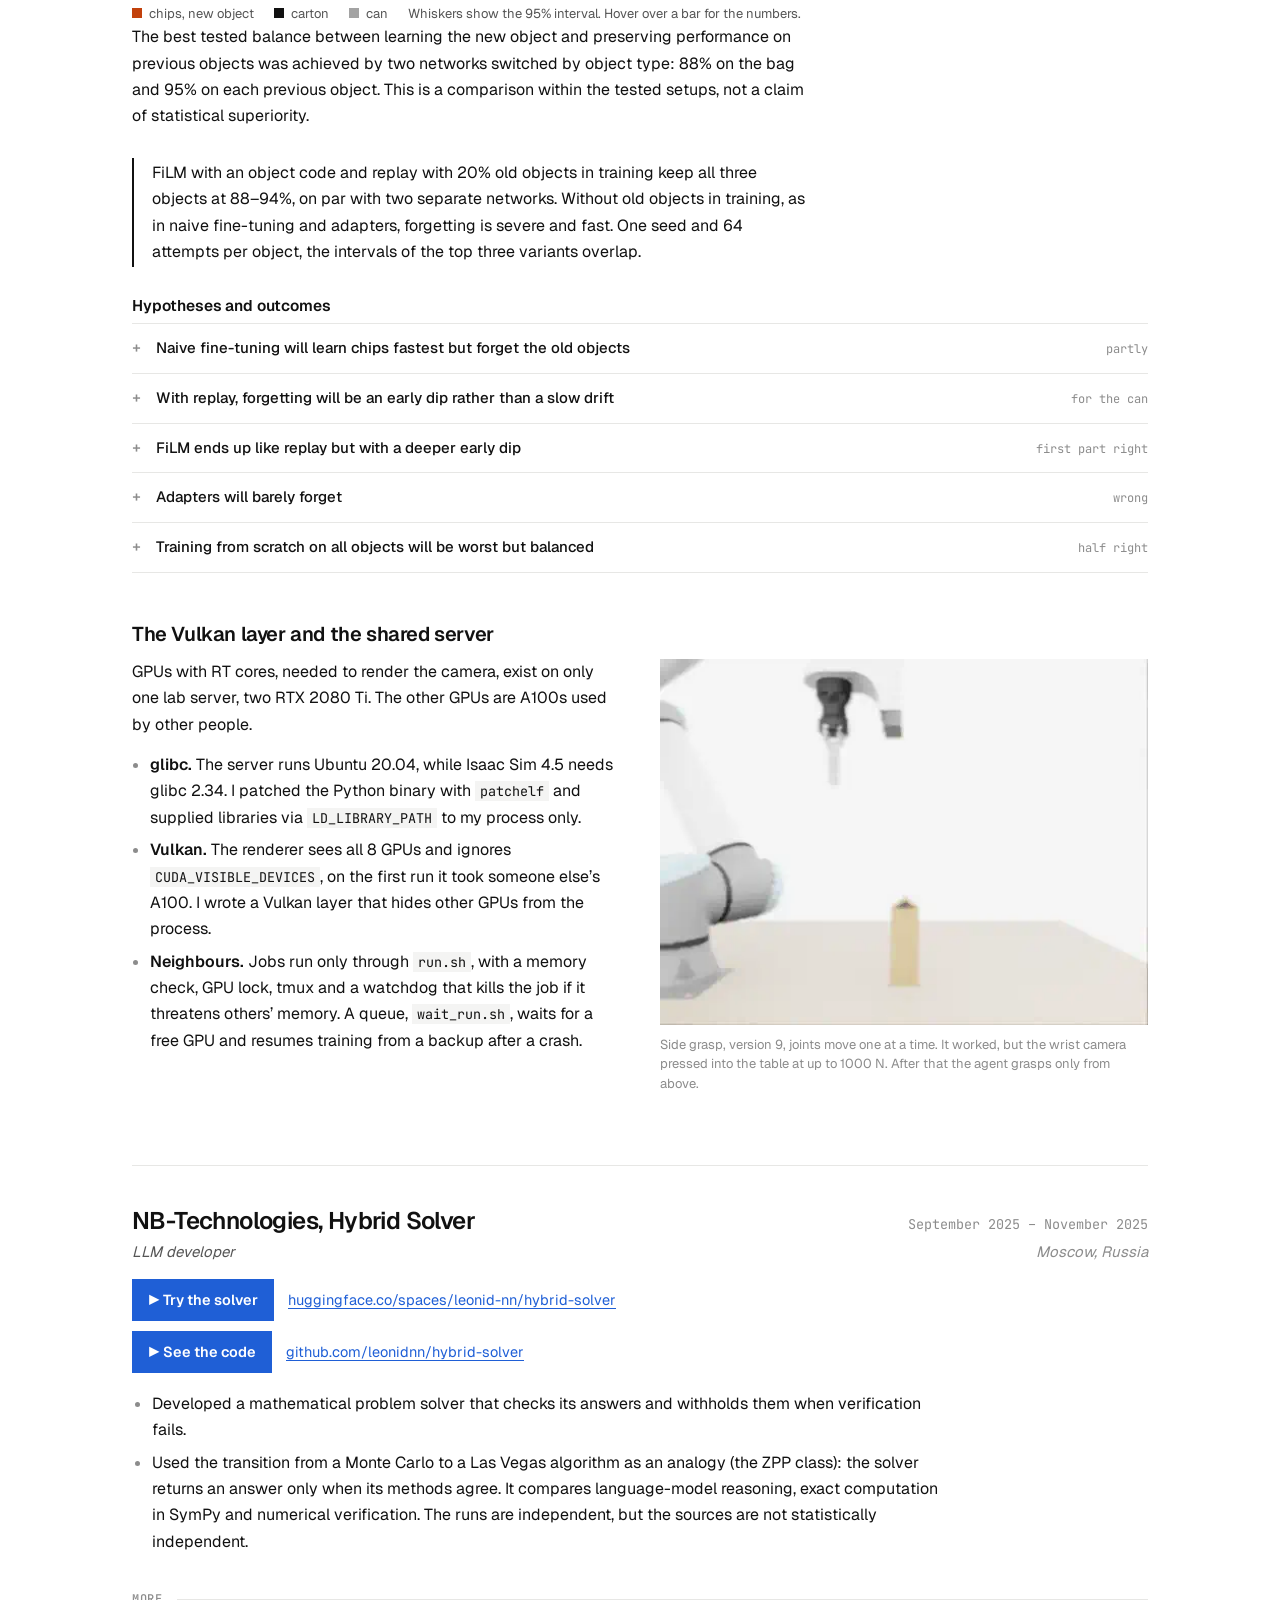
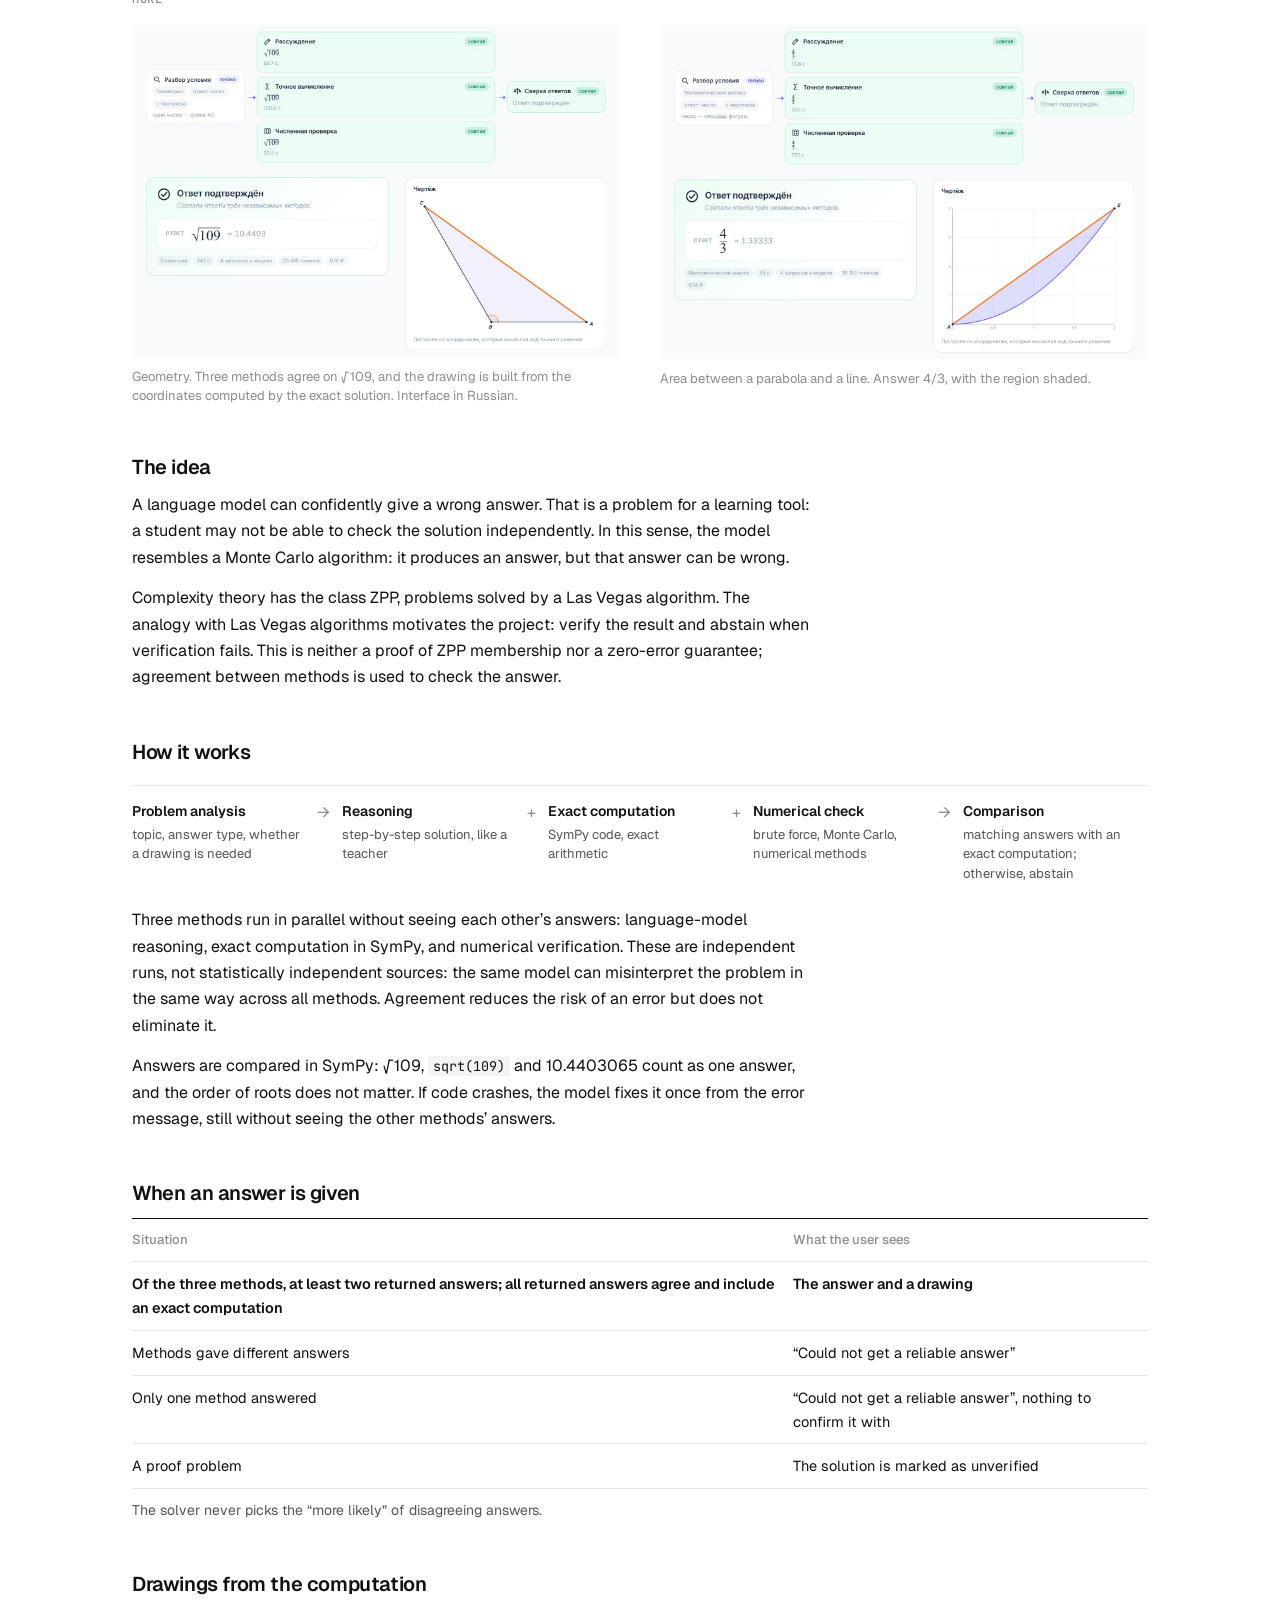
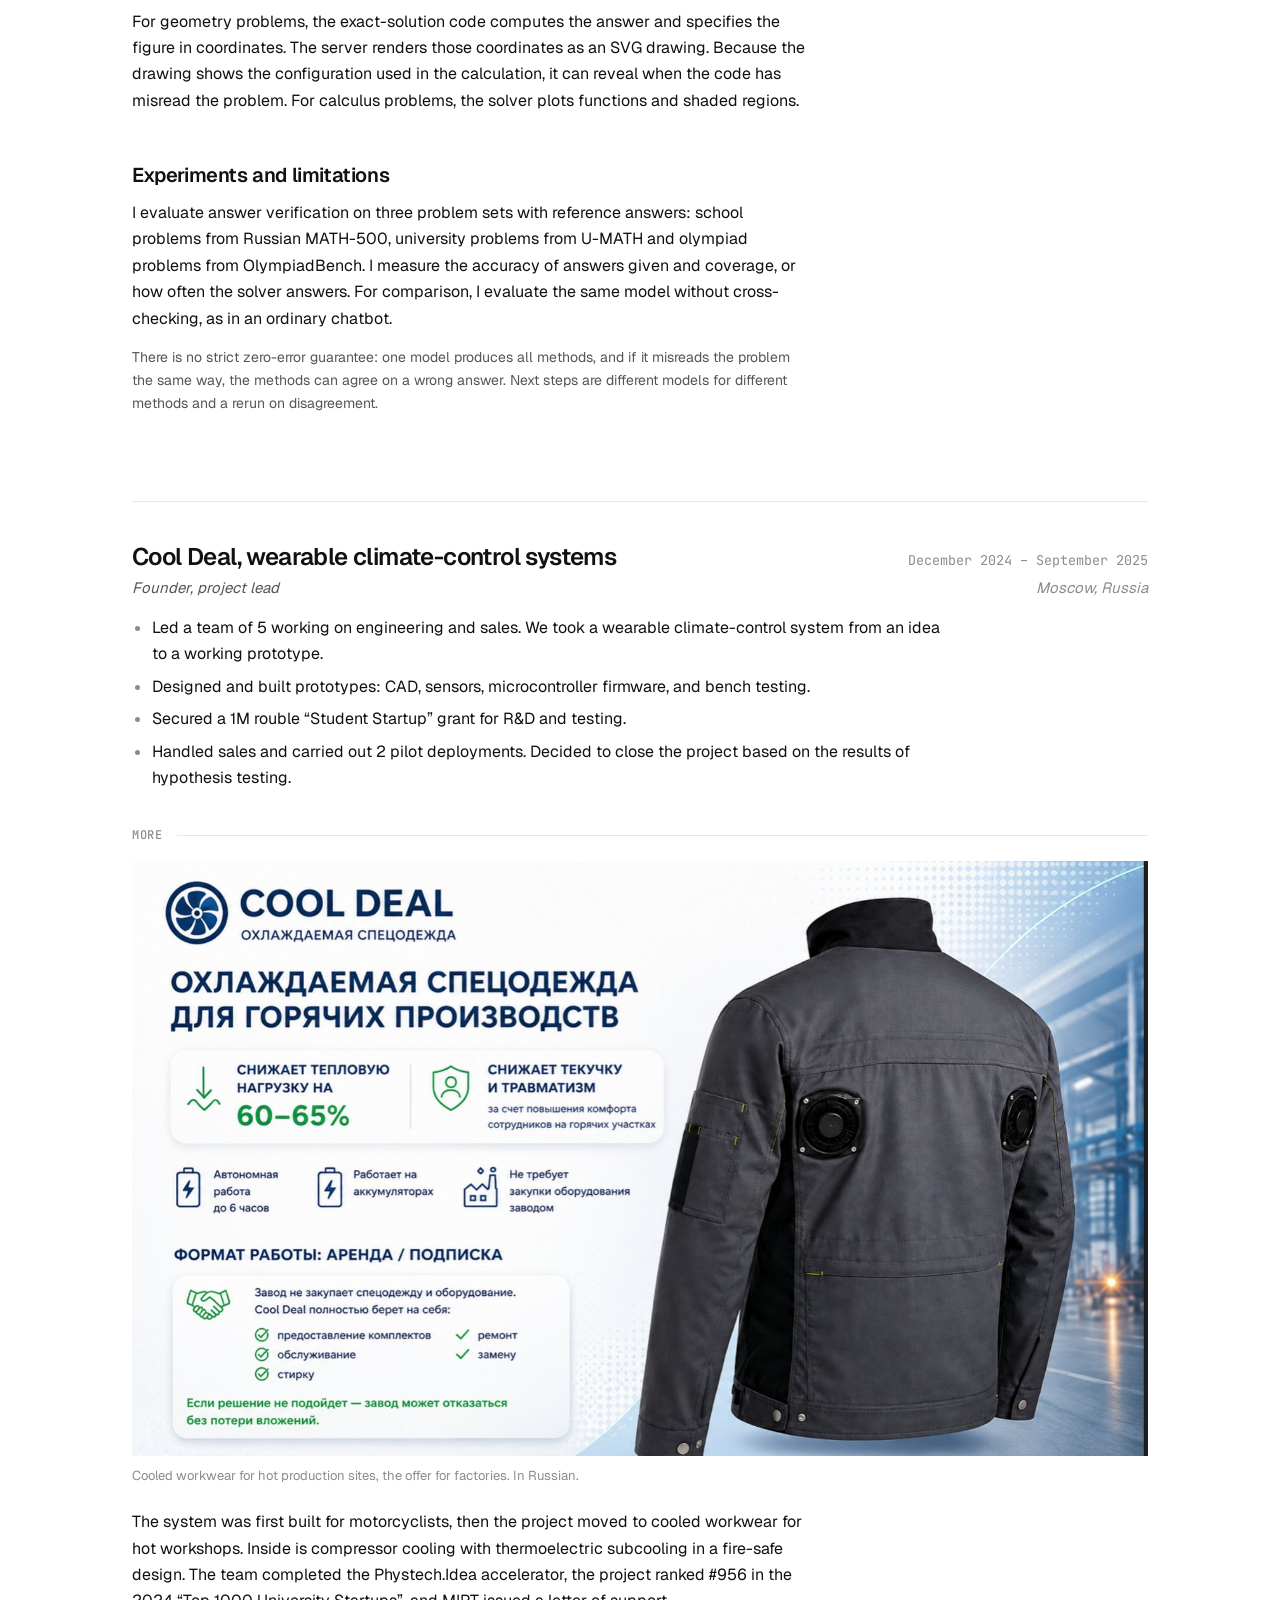
==== commit 5b6390fc: "Align English resume wording" ====
--- a/index.html
+++ b/index.html
@@ -37,7 +37,7 @@
       <a href="https://t.me/leonid_n_n">t.me/leonid_n_n</a>
       <a href="https://github.com/leonidnn">github.com/leonidnn</a>
     </p>
-    <div class="projlink" style="margin-top:22px"><a class="go" href="Nekrylov_CV_en.pdf" download>↓ Download CV as PDF</a></div>
+    <div class="projlink" style="margin-top:22px"><a class="go" href="Nekrylov_CV_en.pdf" download>↓ Download the previous CV as PDF</a></div>
   </div>
   <div class="photo"><img src="media/photo.jpg" alt="Leonid Nekrylov" onerror="this.parentNode.remove()"></div>
 </div>
@@ -61,7 +61,7 @@
   </div>
   <p>Phystech School of Applied Mathematics and Computer Science. Major: Applied Mathematics and Physics.</p>
 
-  <h4 style="margin-top:24px">Relevant courses</h4>
+  <h4 style="margin-top:24px">Selected courses</h4>
   <ul class="courses">
     <li><b>Optimization and ML.</b> Year-long course on optimization methods in ML (D. Merkulov), Machine Learning 1 (R. Neychev), LLMs (Giraffe AI).</li>
     <li><b>Reinforcement Learning.</b> Self-studied UC Berkeley CS285, Deep Reinforcement Learning (Sergey Levine).</li>
@@ -83,8 +83,8 @@
     </div>
     <div class="projlink"><a class="go" href="https://leonidnn.github.io/pet-or-threat-site/">▶ Watch the video</a><a class="url" href="https://leonidnn.github.io/pet-or-threat-site/">leonidnn.github.io/pet-or-threat-site</a></div>
     <ul class="bullets">
-      <li>Implemented autonomous behaviour selection for a simulated quadruped robot without external commands: guarding, play and social interaction, waiting for its owner, and rest.</li>
-      <li>The decision module receives perception data and generates high-level movement and gaze commands; pretrained RL policies handle locomotion. The module is simulator-independent; adapting it to another robot requires replacing the low-level controller.</li>
+      <li>Built a simulated robot that chooses its own behaviour without external commands: it guards, plays, socialises, waits for its owner and rests.</li>
+      <li>The decision module receives perception data and directs movement and gaze. Pretrained RL policies handle locomotion. The module is independent of the simulator: adapting it to another robot requires replacing the low-level controller.</li>
     </ul>
 
     <figure class="media" style="margin-top:28px">
@@ -92,7 +92,7 @@
     </figure>
 
     <h3>What the dog does</h3>
-    <p class="read">Four needs (energy, social, curiosity, territory), three emotions and what the dog sees and hears decide its mode ten times a second. Pick a mode to watch a clip.</p>
+    <p class="read">The dog chooses what to do based on its needs, emotions and what it sees and hears. It updates that decision ten times a second. Pick a mode to watch a clip.</p>
     <div class="tabs" id="modetabs" role="tablist" aria-label="Modes"></div>
     <div class="mode-view">
       <video id="modevideo" muted loop playsinline autoplay preload="metadata"></video>
@@ -100,14 +100,14 @@
     </div>
 
     <h3>Architecture</h3>
-    <p class="read">The system is split into three levels, like a living animal: senses, brain and muscles. Each level runs at its own rate and talks to its neighbour only through a short message. Below, in order, is what each level does and why it is built that way.</p>
+    <p class="read">The system has three levels: perception, decision-making and body control. They run at different rates and exchange short messages.</p>
 
     <div class="lvls">
       <div class="lvl">
         <div class="tag-l"><b>1. Perception</b>500 times a second</div>
         <div>
           <h4>What the dog sees, hears and feels</h4>
-          <p>MuJoCo computes the physics, and people in the room walk according to a pre-written script. The dog does not get a ready-made picture of the world. It sees only what falls into its 240° field of view, with noise, and does not see anything hidden behind a wall or another person. It hears bangs and footsteps within 4 m. It feels touch in five body zones and tells a stroke from a pat or a shove.</p>
+          <p>MuJoCo simulates the physics, while people in the room follow a predefined script. The dog does not get a complete picture of the world: it sees only what falls within its 240° field of view, with noise. Walls and people can block its view. It hears bangs and footsteps within 4 m, senses touch in five body zones and distinguishes a stroke from a pat or a shove.</p>
           <p class="why">Touch took some work. People’s hands in simulation are infinitely stiff, and the very first stroke pressed the dog into the floor with 5 kN. I had to make a hand that yields and settles at about 8 N, like a real palm.</p>
         </div>
       </div>
@@ -117,8 +117,8 @@
         <div class="tag-l"><b>2. Decisions</b>10 times a second</div>
         <div>
           <h4>What to do right now</h4>
-          <p>The dog has four needs: energy, social contact, curiosity and a sense of territory. They change over time and with events: play makes the dog tired, it misses its owner when alone, a new object makes it curious. On top of the needs there are three emotions: arousal, contentment and fear.</p>
-          <p>For each mode the brain computes a single number, how appropriate that mode is right now. The mode with the highest number wins. To keep the dog from flipping between two modes, the current mode gets a small head start and a minimum time it must stay in. Reflexes, meaning a startle, a shove or a fall, interrupt anything. Inside the chosen mode a step-by-step routine runs: for sleep, walk to the bed, turn round, lie down and curl up.</p>
+          <p>The dog has four needs: energy, social contact, curiosity and a sense of territory. They change over time and with events: play makes it tired, it misses its owner when alone, and a new object makes it curious. It also has three emotions: arousal, contentment and fear.</p>
+          <p>The brain scores how appropriate each mode is and chooses the highest-scoring one. To prevent the dog from switching constantly, the current mode gets a small advantage and a minimum duration. A startle, shove or fall can interrupt any mode. Each mode follows a sequence of steps: to sleep, the dog walks to its bed, turns around, lies down and curls up.</p>
           <p class="why">Why not a state machine or a neural network. A state machine with seven modes turns into a web of transitions, and it is hard to express “tired, but someone is at the door”. Reinforcement learning would need a reward for dog-likeness, and there is no such thing. Scoring appropriateness solves both problems and also explains every decision. Here is a real line from the log:</p>
           <code class="logline">hold the line: sentry 1.07 (threat 1.00, territorial 0.98) &gt; idle 0.12</code>
           <p class="why">An example of a subtlety. The robot walks half as fast as a person, so the dog starts guarding as soon as a stranger could reach the target within 8 seconds, rather than when the stranger comes within some distance. Otherwise it simply does not make it in time.</p>
@@ -129,17 +129,17 @@
       <div class="lvl">
         <div class="tag-l"><b>3. Body</b>50 times a second</div>
         <div>
-          <h4>How to carry it out</h4>
-          <p>Walking and getting up after a fall are driven by pretrained neural RL policies for the Go1 from the open project mjx-go1-getup. Sit, lie down, bow and shake off are predefined poses. Tail, neck and breathing run constantly in the background and show emotions: joy lifts the tail, fear tucks it in.</p>
+          <h4>How the dog moves</h4>
+          <p>Pretrained neural RL policies for the Go1 from the open project mjx-go1-getup control walking and getting up after a fall. Sitting, lying down, bowing and shaking use predefined poses. The tail, neck and breathing move continuously and convey emotion: joy lifts the tail, fear tucks it in.</p>
           <p class="why">I did not write my own gait, because the project is about behaviour, not walking. I tested the pretrained policies separately: no falls over 15 commands of 30 seconds each, and a successful get-up in 90% of 40 falls. Porting uncovered details that made the robot fall within the first second, for example an extra input normalization that was not used in training. I never blend poses and walking: the policy authors measured that blending raised the fall rate from 8% to 38–74%. A shove is also caught by the walk policy: it steps to recover, while a frozen pose simply falls over.</p>
         </div>
       </div>
     </div>
 
-    <p class="read" style="margin-top:20px"><b>The key point of this design.</b> The brain knows nothing about the simulator. It receives a perception snapshot and gives back an intent. The same decision module runs in a simplified test environment. Adapting it to another robot requires replacing the low-level controller and supplying perception data through the same interface.</p>
+    <p class="read" style="margin-top:20px"><b>Transferring to another platform.</b> The decision module receives perception data and issues high-level commands, so it is independent of the simulator. The same module runs in a simplified test environment. Adapting it to another robot requires replacing the low-level controller and supplying perception data through the same interface.</p>
 
     <h3>Metrics</h3>
-    <p class="read small muted">All scenarios are deterministic. Each runs twice, with emotions and with affect frozen at neutral. A separate test over 20 seeds, 72 minutes of simulation, 0 falls.</p>
+    <p class="read small muted">All scenarios are deterministic. Each runs twice: once with emotions and once with emotions fixed at neutral. In a separate test across 20 seeds, there were no falls over 72 minutes of simulation.</p>
     <div class="tablewrap">
       <table>
         <thead><tr><th>Scenario</th><th>What it tests</th><th>With emotions</th><th>Without emotions</th></tr></thead>
@@ -179,9 +179,9 @@
     </div>
     <div class="projlink"><a class="go" href="https://github.com/leonidnn/isaac-rgbd-grasping">▶ Watch the video and view the code</a><a class="url" href="https://github.com/leonidnn/isaac-rgbd-grasping">github.com/leonidnn/isaac-rgbd-grasping</a></div>
     <ul class="bullets">
-      <li>Built an Isaac Sim environment for grasp training with object randomization. Developed a custom Vulkan layer for explicit GPU selection without using other devices on a shared multi-user server.</li>
-      <li>Trained an RL agent: a network estimates grasp success for each point and angle from a depth map, and the agent selects the highest-scoring option.</li>
-      <li>Evaluation in new random poses with a full manipulator approach yielded 18/20 and 19/20 successful grasps on two objects. SAC did not learn the task within 5.7k attempts.</li>
+      <li>Built an Isaac Sim environment for grasp training with object randomization. Wrote a Vulkan layer that selects a GPU without occupying other devices on a shared server.</li>
+      <li>Trained an RL agent whose network estimates grasp success for each point and angle from a depth map. The agent selects the highest-scoring option.</li>
+      <li>Tested the agent on two objects in new random poses with a full manipulator approach: 18 successful grasps out of 20 and 19 out of 20. For comparison, SAC did not learn the task within 5.7k attempts.</li>
       <li>Evaluated skill transfer to a challenging deformable object (a bag) and compared fine-tuning strategies that preserve performance on previous objects. The best tested approach used two networks switched by object type: 88% on the new object versus 42% without fine-tuning, and 95% on previous objects.</li>
       <li>Identified a rendering artefact that distorted training and corrected the setup.</li>
     </ul>
@@ -194,14 +194,14 @@
         <figcaption>The trained agent chooses where and at what angle to grasp from a top-down image. The arm moves from its home pose, grasps the can and lifts it.</figcaption>
       </figure>
       <div>
-        <p><b>Task.</b> One of three objects lies on the table, a juice carton, a can or a bag of chips. A camera takes a top-down image, the agent decides where and at what angle to grasp, and the arm grasps from above and lifts. Success means lifting by 10 cm and holding for 1 s.</p>
-        <p>Every episode is randomized. The object, its position on the table, rotation from 0 to 360° and pose all change, the carton stands or lies, the chips face up or down.</p>
-        <p class="muted small">Everything happens in simulation. Full arm approach means the arm travels from its home pose using my planner instead of being teleported to the object, as in the fast training environment.</p>
+        <p><b>Task.</b> A carton, can or bag of chips lies on the table. A camera captures an image from above, and the agent chooses a point and angle for the grasp. The arm then grasps and lifts the object. An attempt succeeds if the object is lifted 10 cm and held for 1 s.</p>
+        <p>Each episode randomizes the object, its position, rotation from 0 to 360° and pose. The carton can stand or lie down; the bag of chips can face up or down.</p>
+        <p class="muted small">Everything happens in simulation. With a full approach, the arm moves from its home pose using my planner. In the fast training environment, it teleports to the object.</p>
       </div>
     </div>
 
     <h3>How the agent works</h3>
-    <p class="read">A Q-map following Zeng et al. 2018, Visual Pushing-Grasping, with a much simpler network. An episode is a single step, so training reduces to Q-learning with a horizon of one. After each attempt we know whether the grasp succeeded, and the network output at that cell is pulled towards 1 or 0.</p>
+    <p class="read">The agent uses a Q-map based on Zeng et al. 2018, Visual Pushing-Grasping, with a much simpler network. Each episode has one step, so training uses Q-learning with a horizon of one. After each attempt, the network adjusts its estimate for the selected cell towards 1 for success and 0 for failure.</p>
     <div class="flow" aria-label="Agent pipeline">
       <div class="node"><b>RGB-D camera</b><span>top-down image, depth only</span></div>
       <div class="arrow">→</div>
@@ -335,8 +335,8 @@
     <div class="projlink"><a class="go" href="https://huggingface.co/spaces/leonid-nn/hybrid-solver">▶ Try the solver</a><a class="url" href="https://huggingface.co/spaces/leonid-nn/hybrid-solver">huggingface.co/spaces/leonid-nn/hybrid-solver</a></div>
     <div class="projlink" style="margin-top:-8px"><a class="go" href="https://github.com/leonidnn/hybrid-solver">▶ See the code</a><a class="url" href="https://github.com/leonidnn/hybrid-solver">github.com/leonidnn/hybrid-solver</a></div>
     <ul class="bullets">
-      <li>Developed a mathematical problem solver that verifies answers and abstains from returning a result when verification fails.</li>
-      <li>Applied the principle of moving from a Monte Carlo algorithm to a Las Vegas algorithm (an analogy with the ZPP class): an answer is returned only when three independent methods agree — language-model reasoning, exact computation in SymPy, and numerical verification.</li>
+      <li>Developed a mathematical problem solver that checks its answers and withholds them when verification fails.</li>
+      <li>Used the transition from a Monte Carlo to a Las Vegas algorithm as an analogy (the ZPP class): the solver returns an answer only when its methods agree. It compares language-model reasoning, exact computation in SymPy and numerical verification. The runs are independent, but the sources are not statistically independent.</li>
     </ul>
 
     <div class="more-head">More</div>
@@ -346,7 +346,7 @@
     </div>
 
     <h3>The idea</h3>
-    <p class="read">A language model solving a problem behaves like a Monte Carlo probabilistic algorithm. It always gives an answer, but sometimes a wrong one, and a wrong answer looks just as confident as a right one. For a learning tool this is the worst case: a student cannot check the answer, and an error is presented as truth.</p>
+    <p class="read">A language model can confidently give a wrong answer. That is a problem for a learning tool: a student may not be able to check the solution independently. In this sense, the model resembles a Monte Carlo algorithm: it produces an answer, but that answer can be wrong.</p>
     <p class="read">Complexity theory has the class ZPP, problems solved by a Las Vegas algorithm. The analogy with Las Vegas algorithms motivates the project: verify the result and abstain when verification fails. This is neither a proof of ZPP membership nor a zero-error guarantee; agreement between methods is used to check the answer.</p>
 
     <h3>How it works</h3>
@@ -379,10 +379,10 @@
     <p class="read small muted" style="margin-top:10px">The solver never picks the “more likely” of disagreeing answers.</p>
 
     <h3>Drawings from the computation</h3>
-    <p class="read">In geometry problems the exact-solution code not only computes the answer but also outputs the figure in coordinates, and the server renders it as SVG. The drawing is the same configuration the code computed the answer on, so if the code misread the problem, it shows in the picture. For calculus problems it plots functions and shaded regions.</p>
+    <p class="read">For geometry problems, the exact-solution code computes the answer and specifies the figure in coordinates. The server renders those coordinates as an SVG drawing. Because the drawing shows the configuration used in the calculation, it can reveal when the code has misread the problem. For calculus problems, the solver plots functions and shaded regions.</p>
 
     <h3>Experiments and limitations</h3>
-    <p class="read">Answer-verification quality is evaluated on three problem sets with reference answers: school problems from Russian MATH-500, university problems from U-MATH and olympiad problems from OlympiadBench. The main metrics are the accuracy of given answers and coverage, how often the solver answers at all. For comparison, the same model is scored without the cross-check, like an ordinary chatbot.</p>
+    <p class="read">I evaluate answer verification on three problem sets with reference answers: school problems from Russian MATH-500, university problems from U-MATH and olympiad problems from OlympiadBench. I measure the accuracy of answers given and coverage, or how often the solver answers. For comparison, I evaluate the same model without cross-checking, as in an ordinary chatbot.</p>
     <p class="read muted small">There is no strict zero-error guarantee: one model produces all methods, and if it misreads the problem the same way, the methods can agree on a wrong answer. Next steps are different models for different methods and a rerun on disagreement.</p>
   </article>
 
@@ -393,7 +393,7 @@
       <div class="l2"><span>Founder, project lead</span><span>Moscow, Russia</span></div>
     </div>
     <ul class="bullets">
-      <li>Led a team of 5 spanning engineering and sales from the initial idea to a working prototype of a wearable climate-control system.</li>
+      <li>Led a team of 5 working on engineering and sales. We took a wearable climate-control system from an idea to a working prototype.</li>
       <li>Designed and built prototypes: CAD, sensors, microcontroller firmware, and bench testing.</li>
       <li>Secured a 1M rouble “Student Startup” grant for R&amp;D and testing.</li>
       <li>Handled sales and carried out 2 pilot deployments. Decided to close the project based on the results of hypothesis testing.</li>
@@ -445,8 +445,8 @@
     </div>
     <ul class="bullets">
       <li>Built PySpark data marts from raw clickstream.</li>
-      <li>Fine-tuned and validated candidate-retrieval models for a recommender system in PyTorch using offline metrics.</li>
-      <li>Traced the causes of recommender-system anomalies from bug reports and developed unit tests.</li>
+      <li>Fine-tuned candidate-retrieval models for a recommender system in PyTorch and evaluated them using offline metrics.</li>
+      <li>Used bug reports to trace anomalies in the recommender system and developed unit tests.</li>
     </ul>
   </article>
 </section>
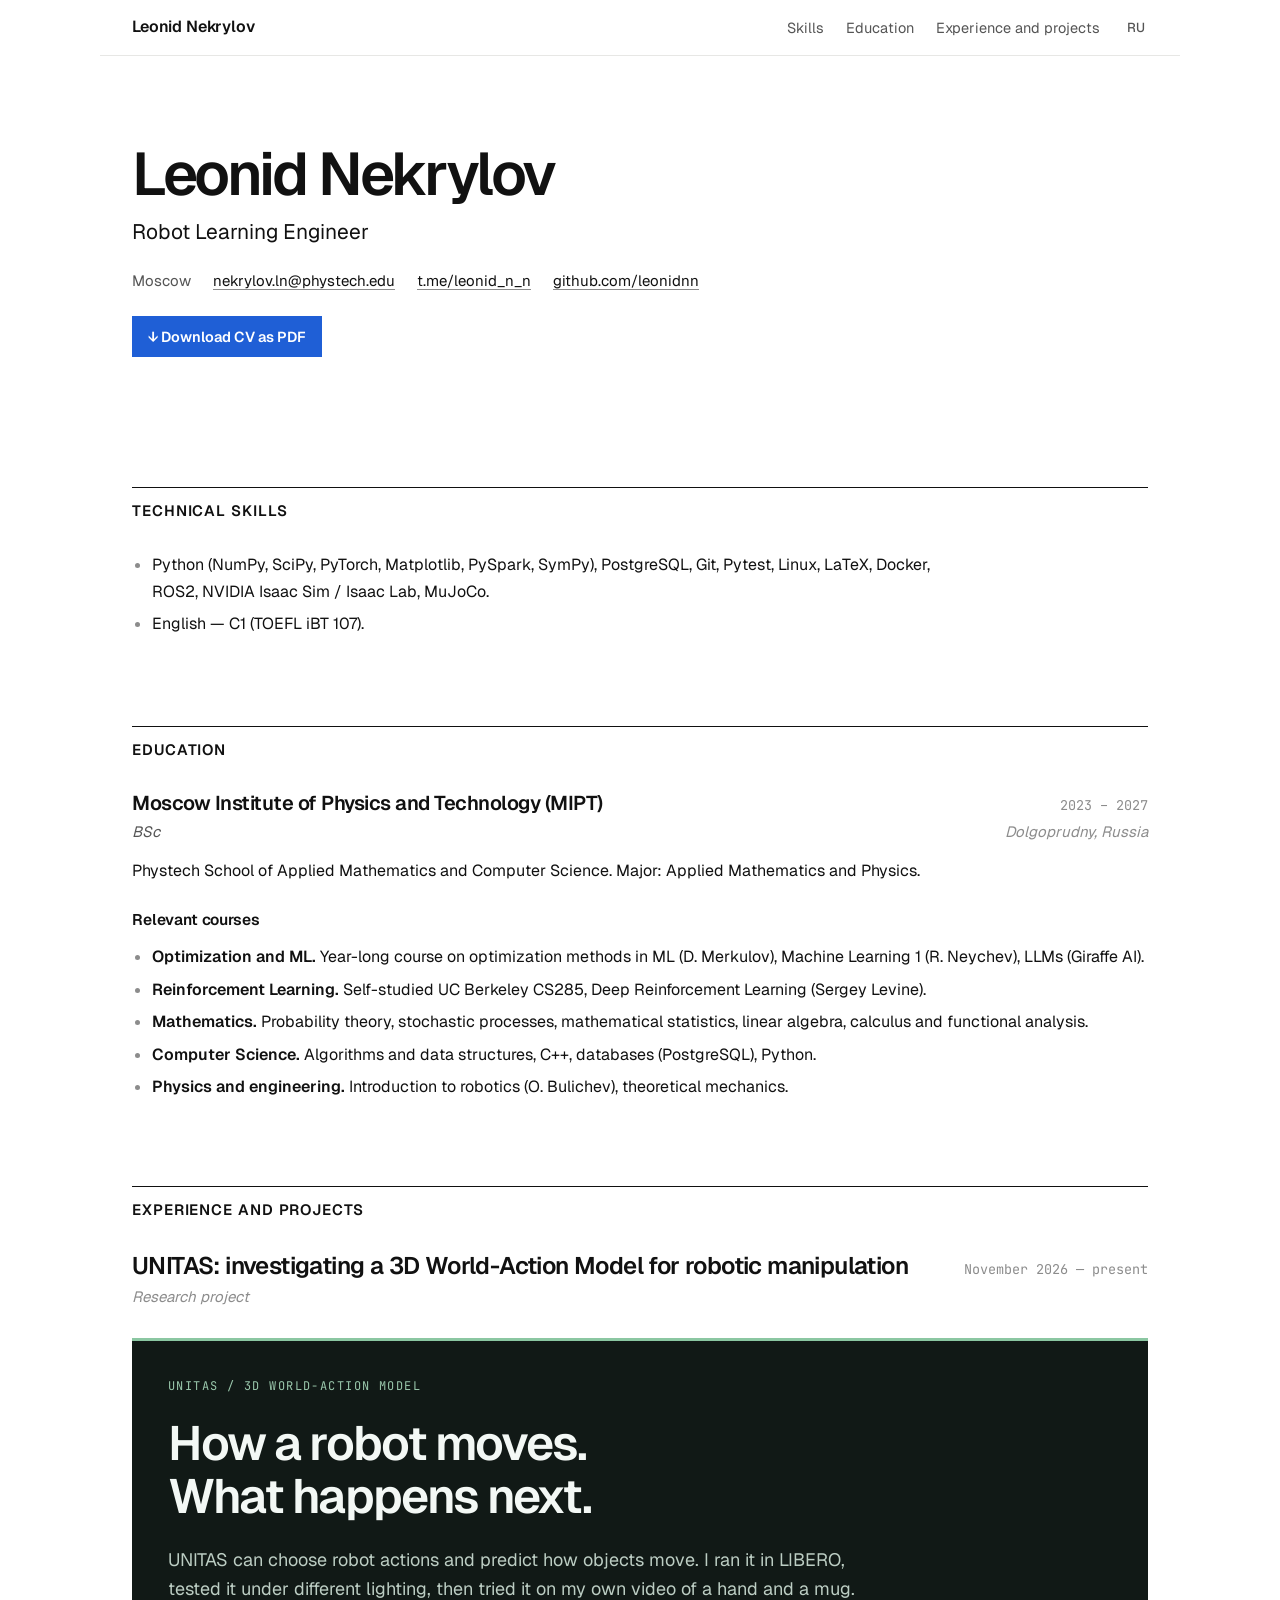
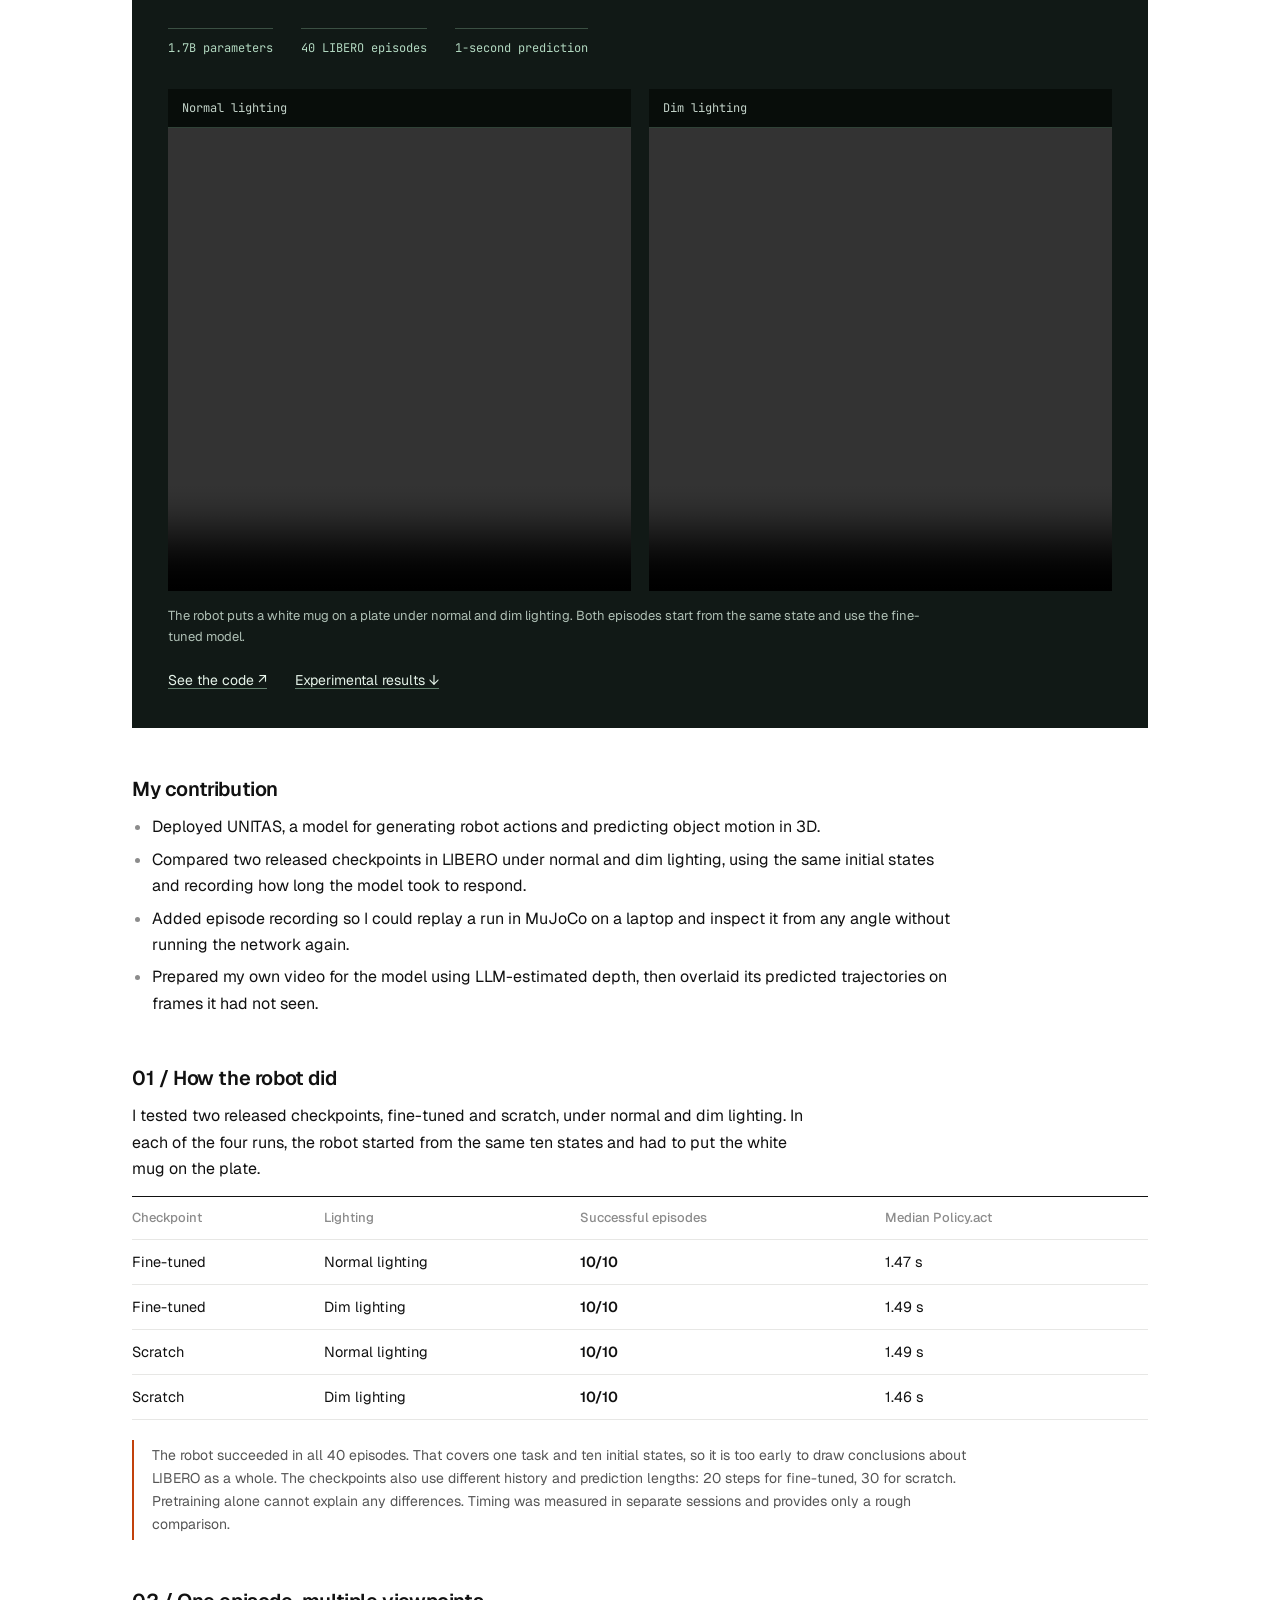
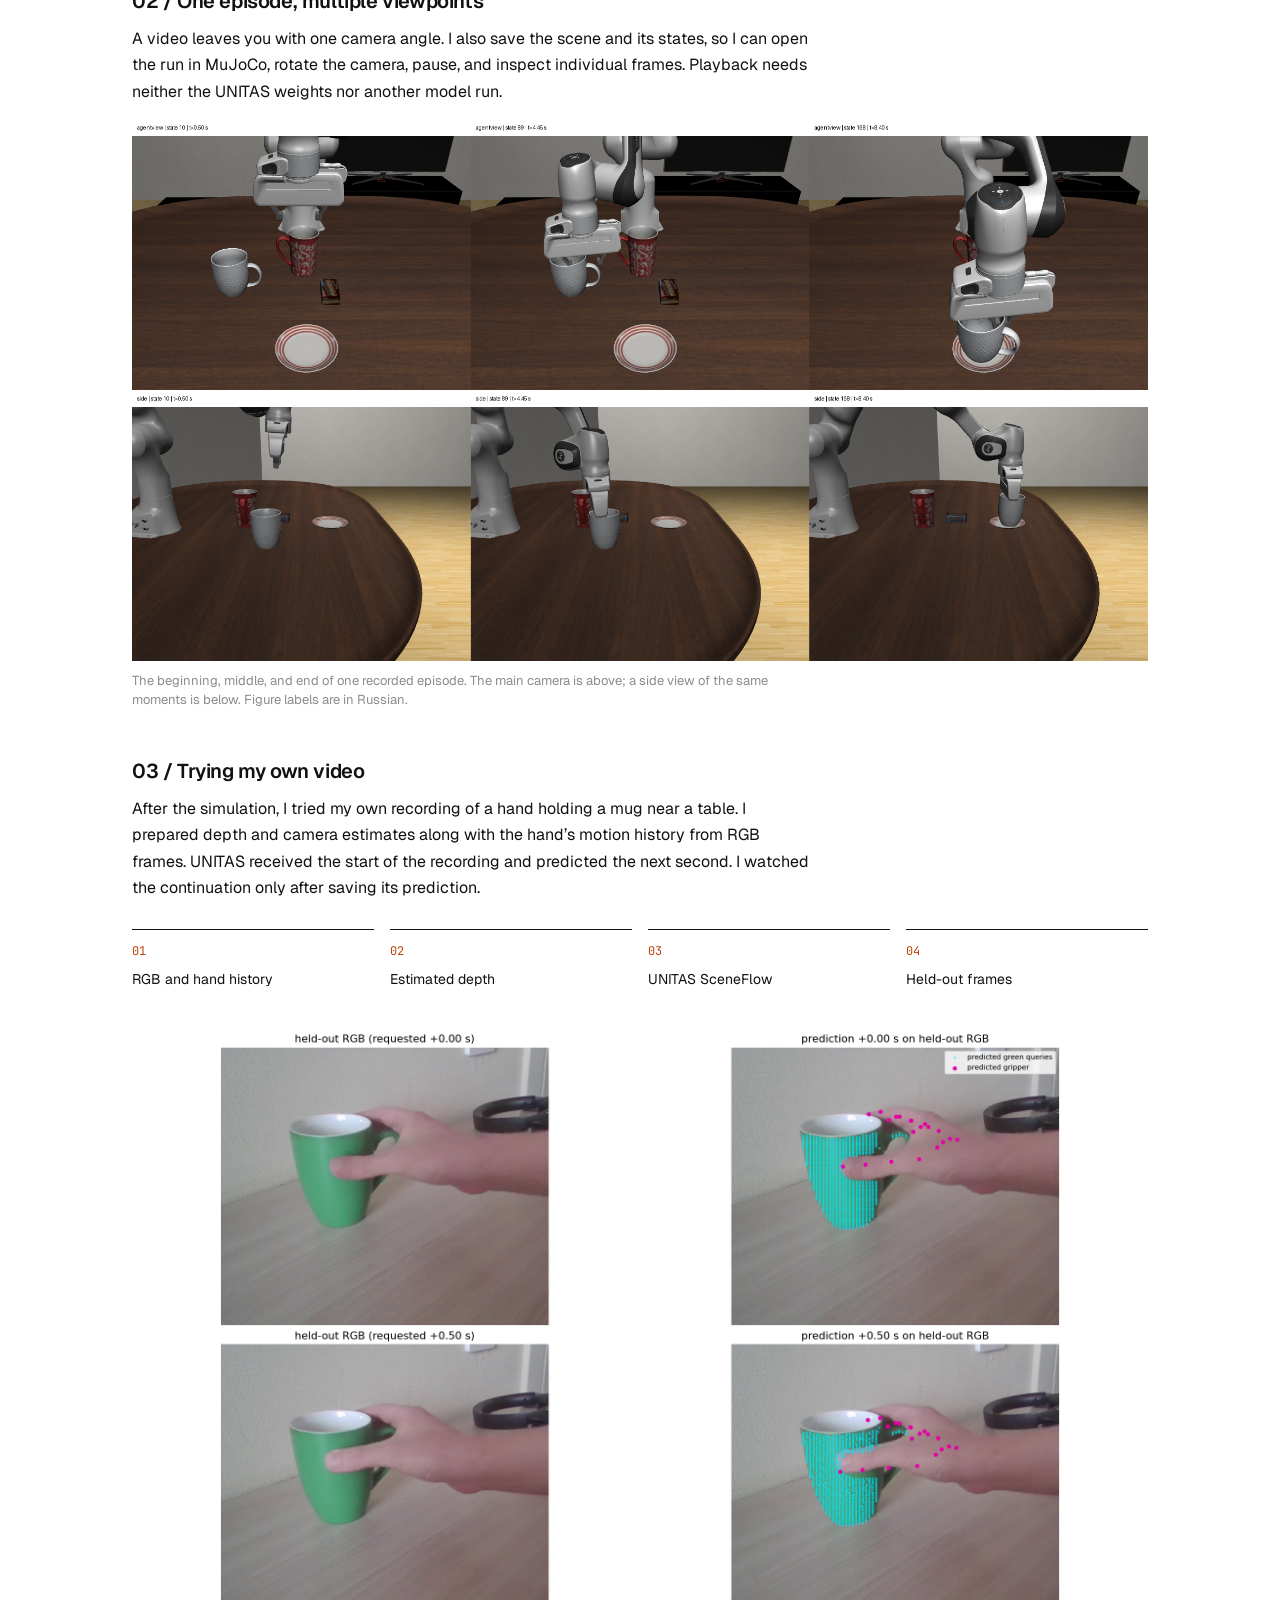
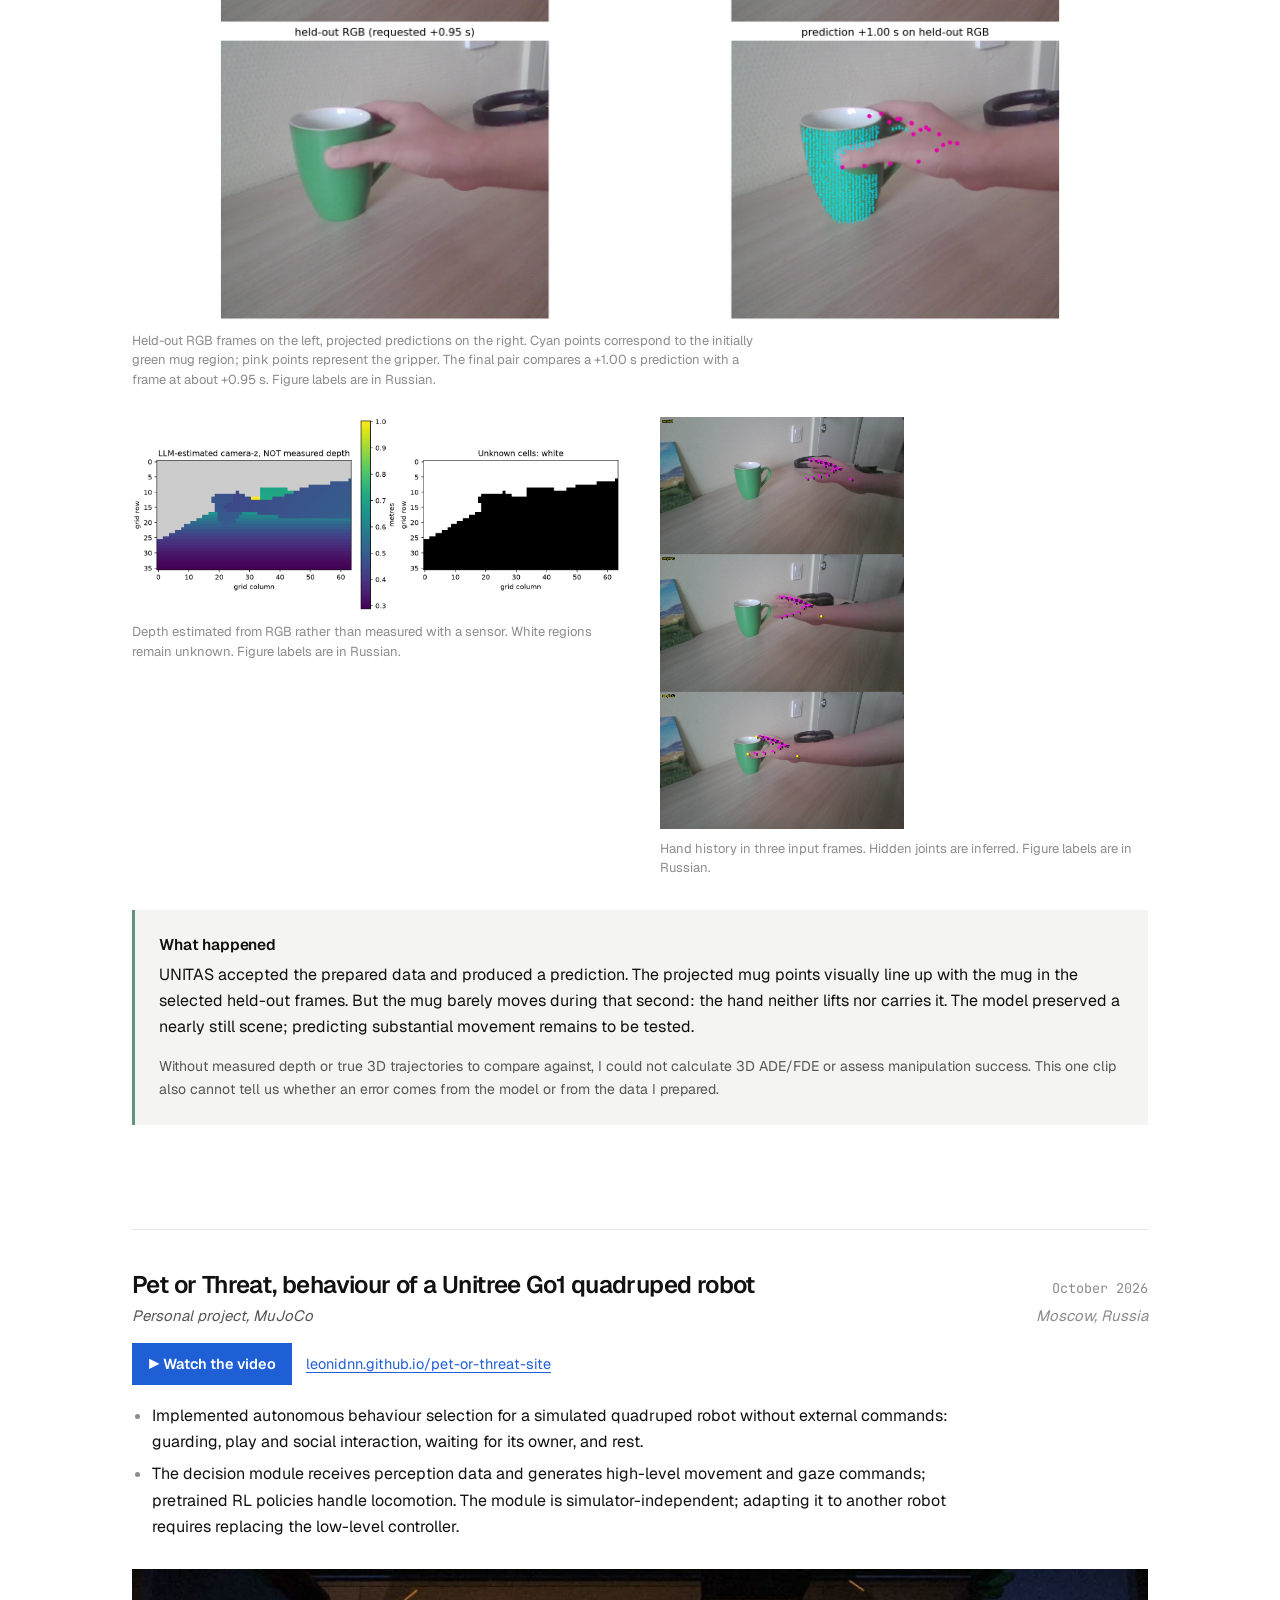
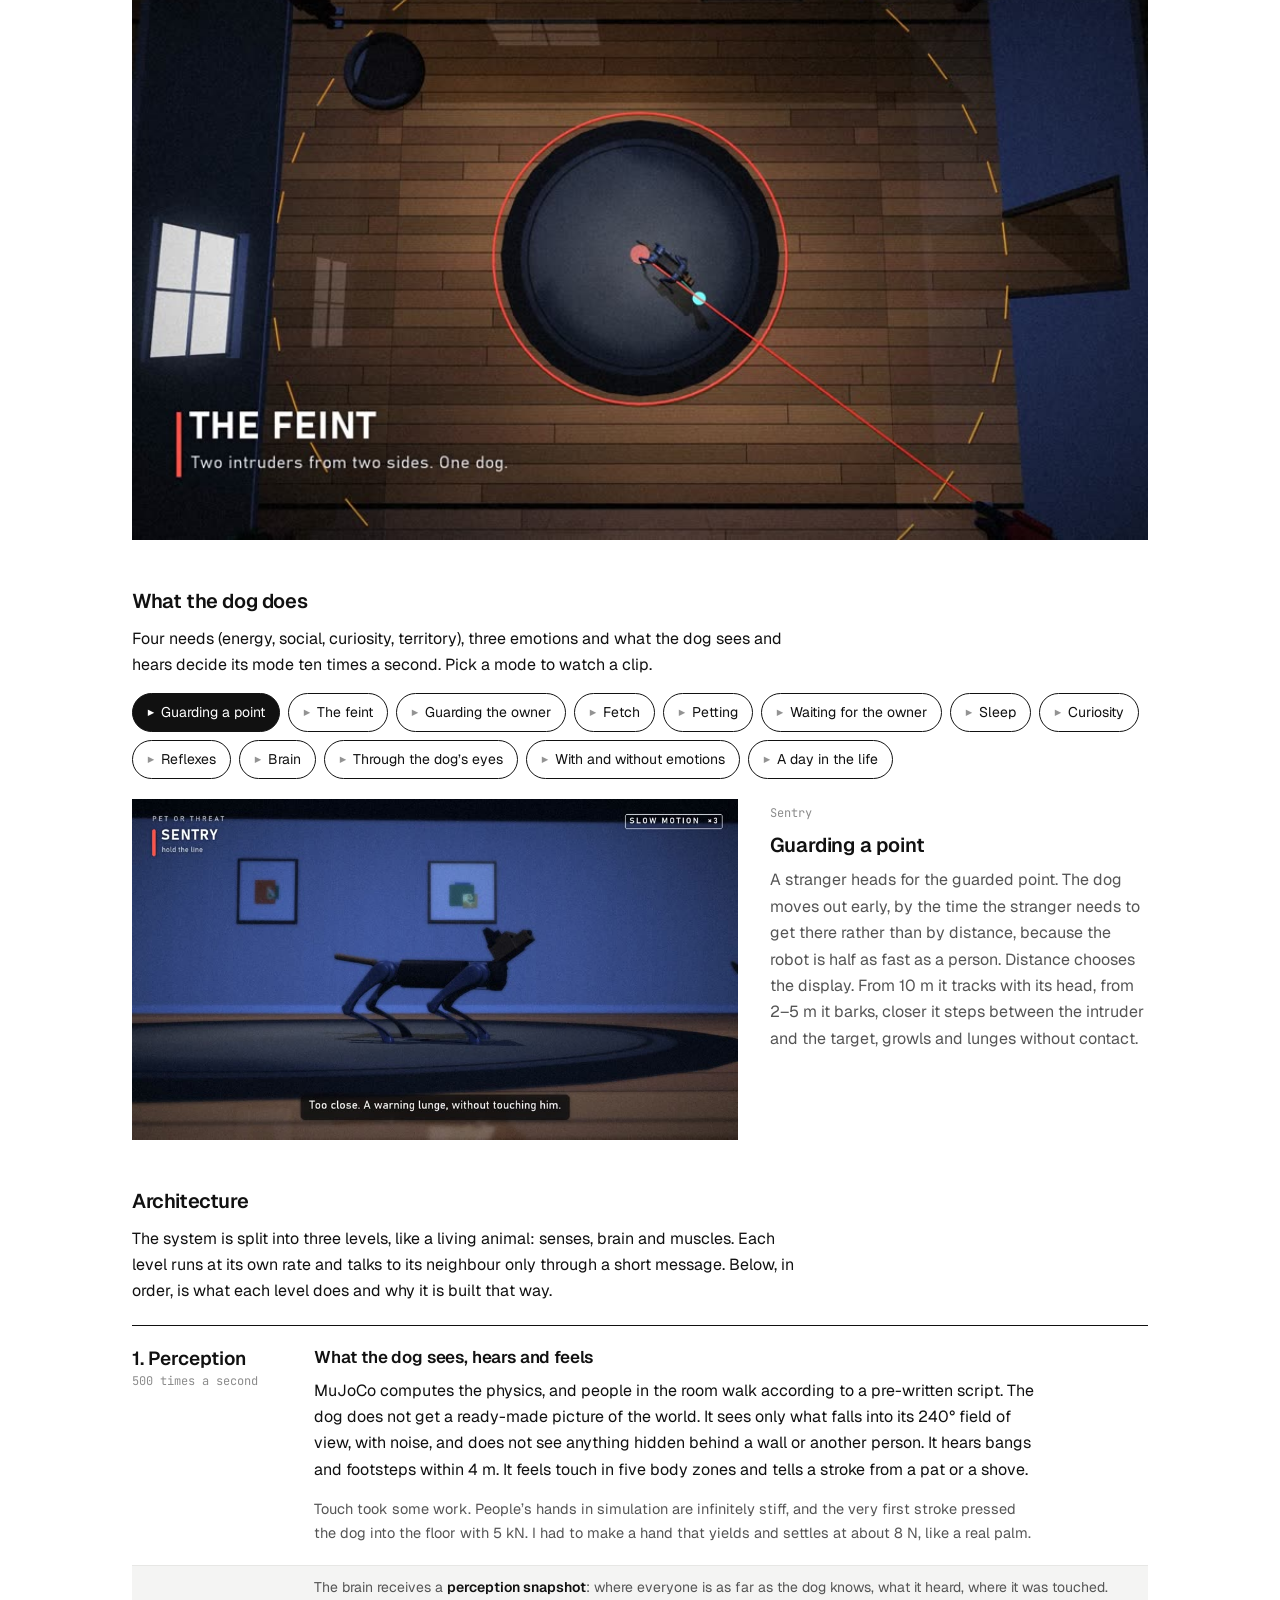
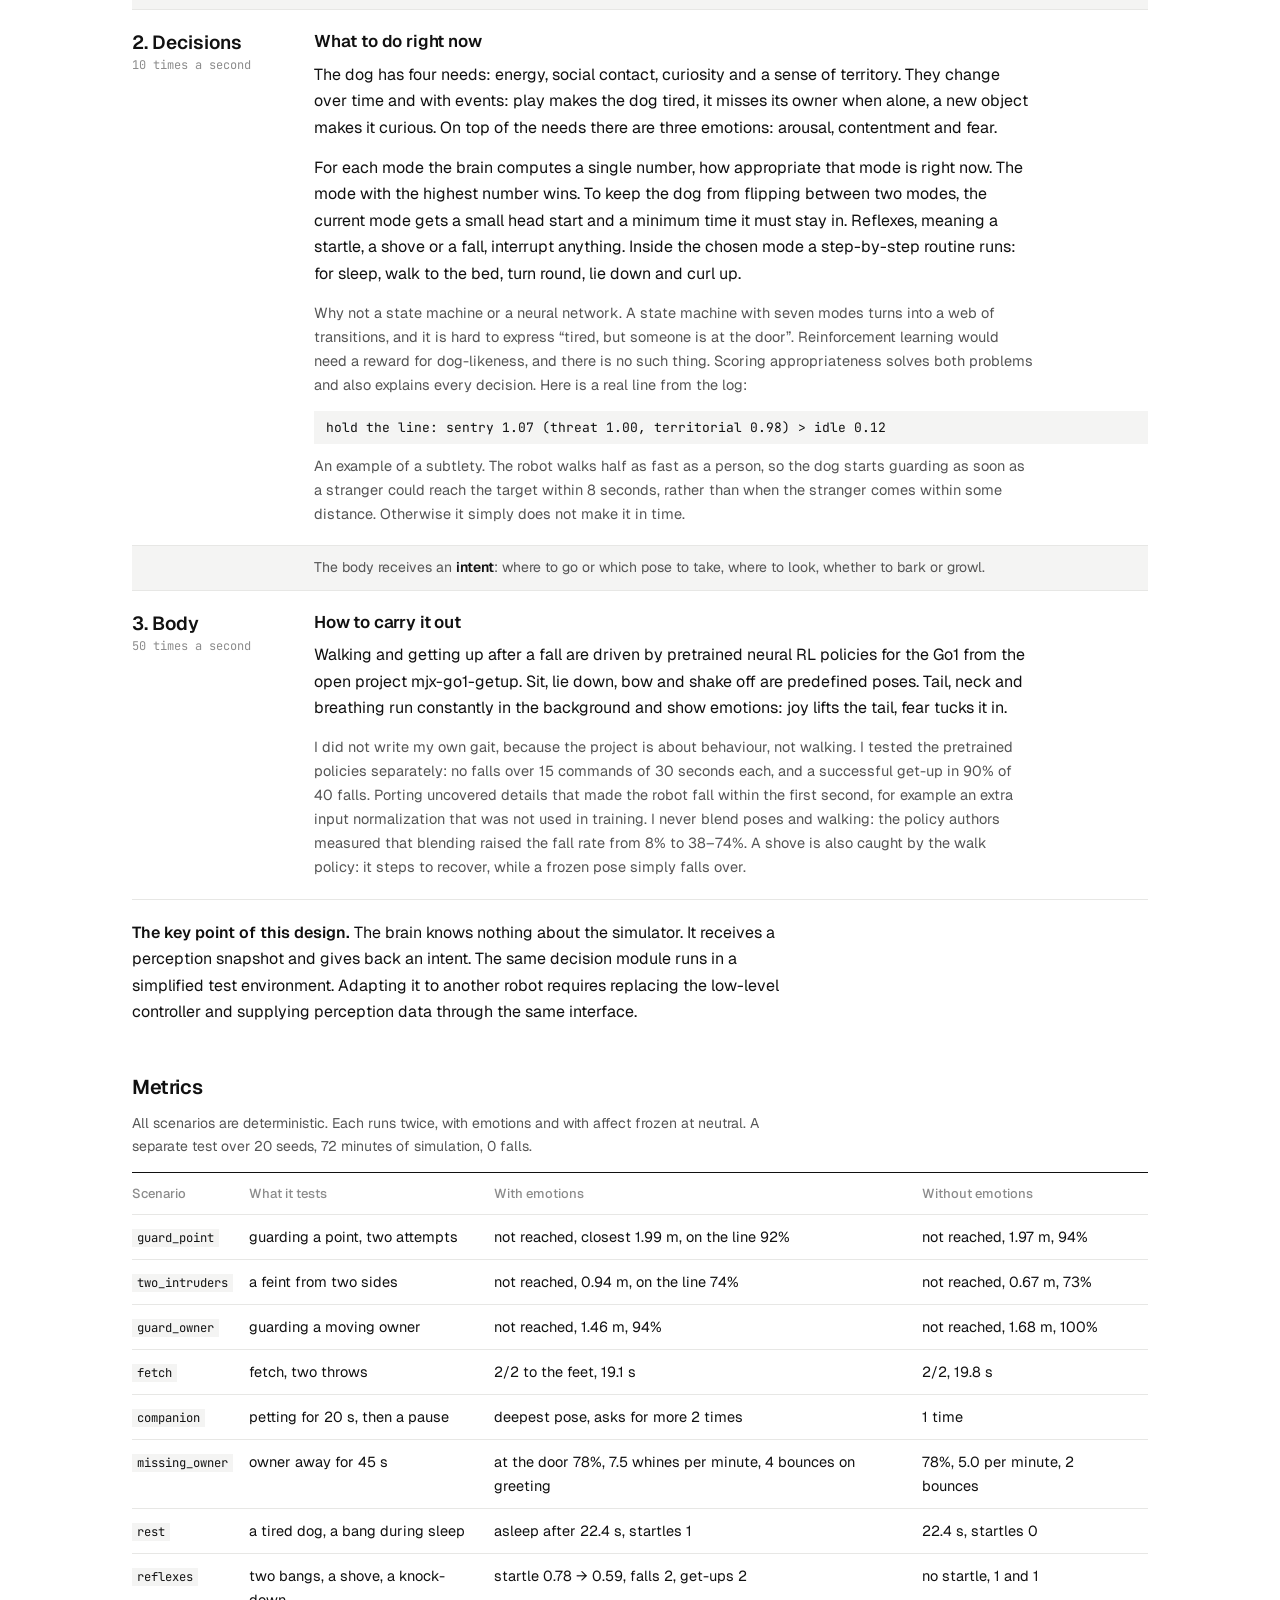
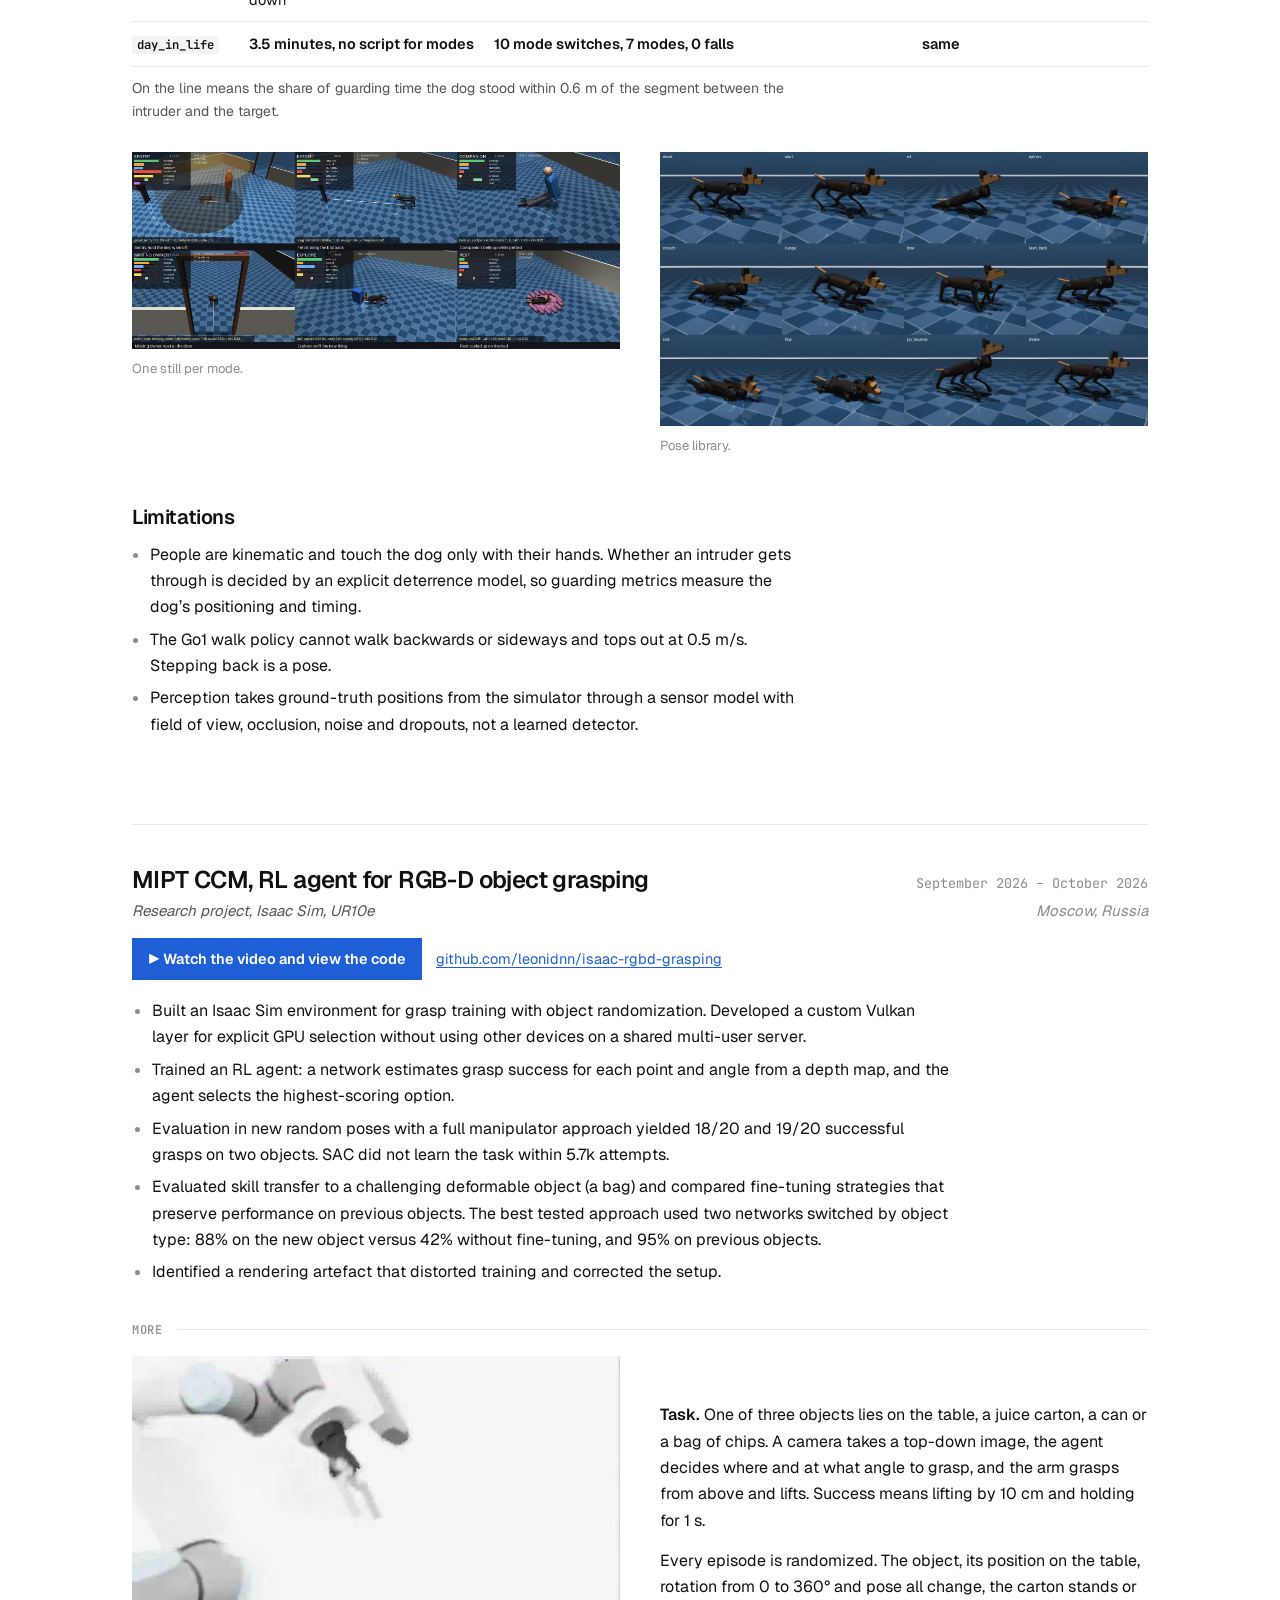
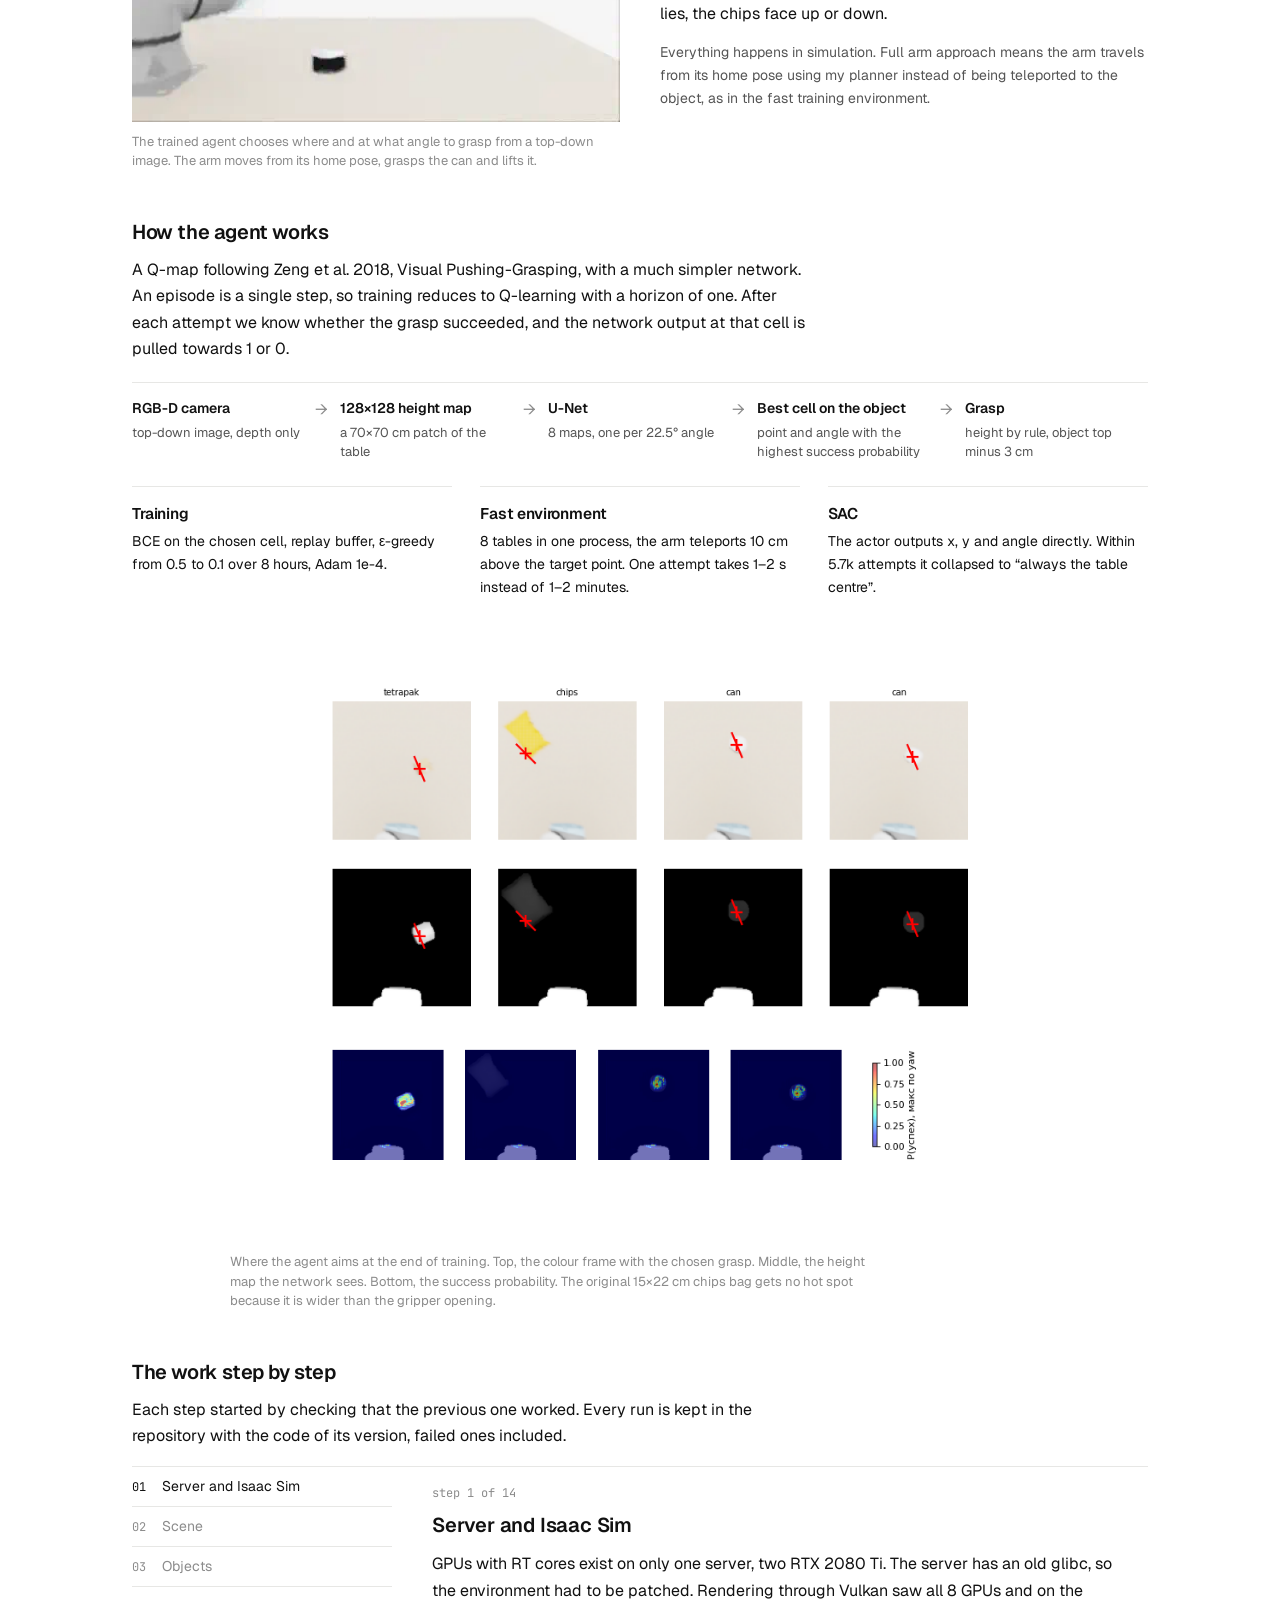
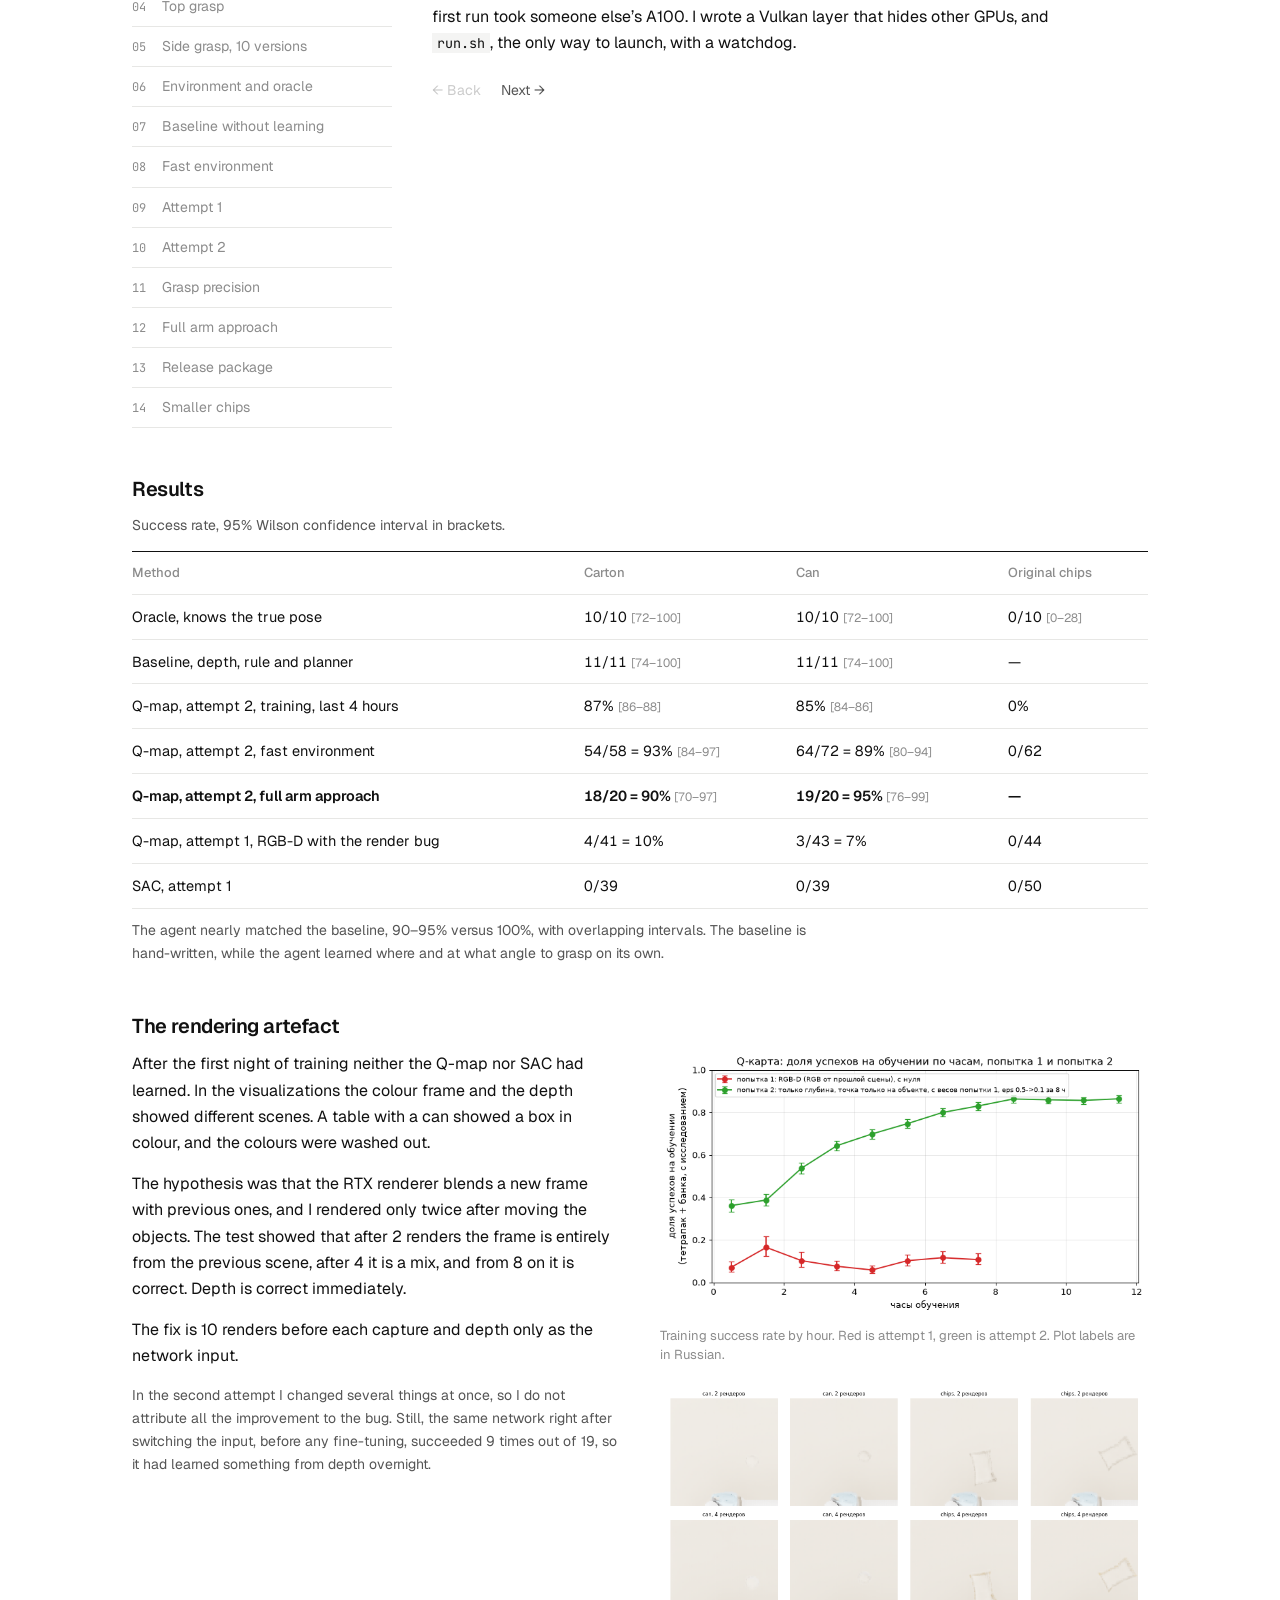
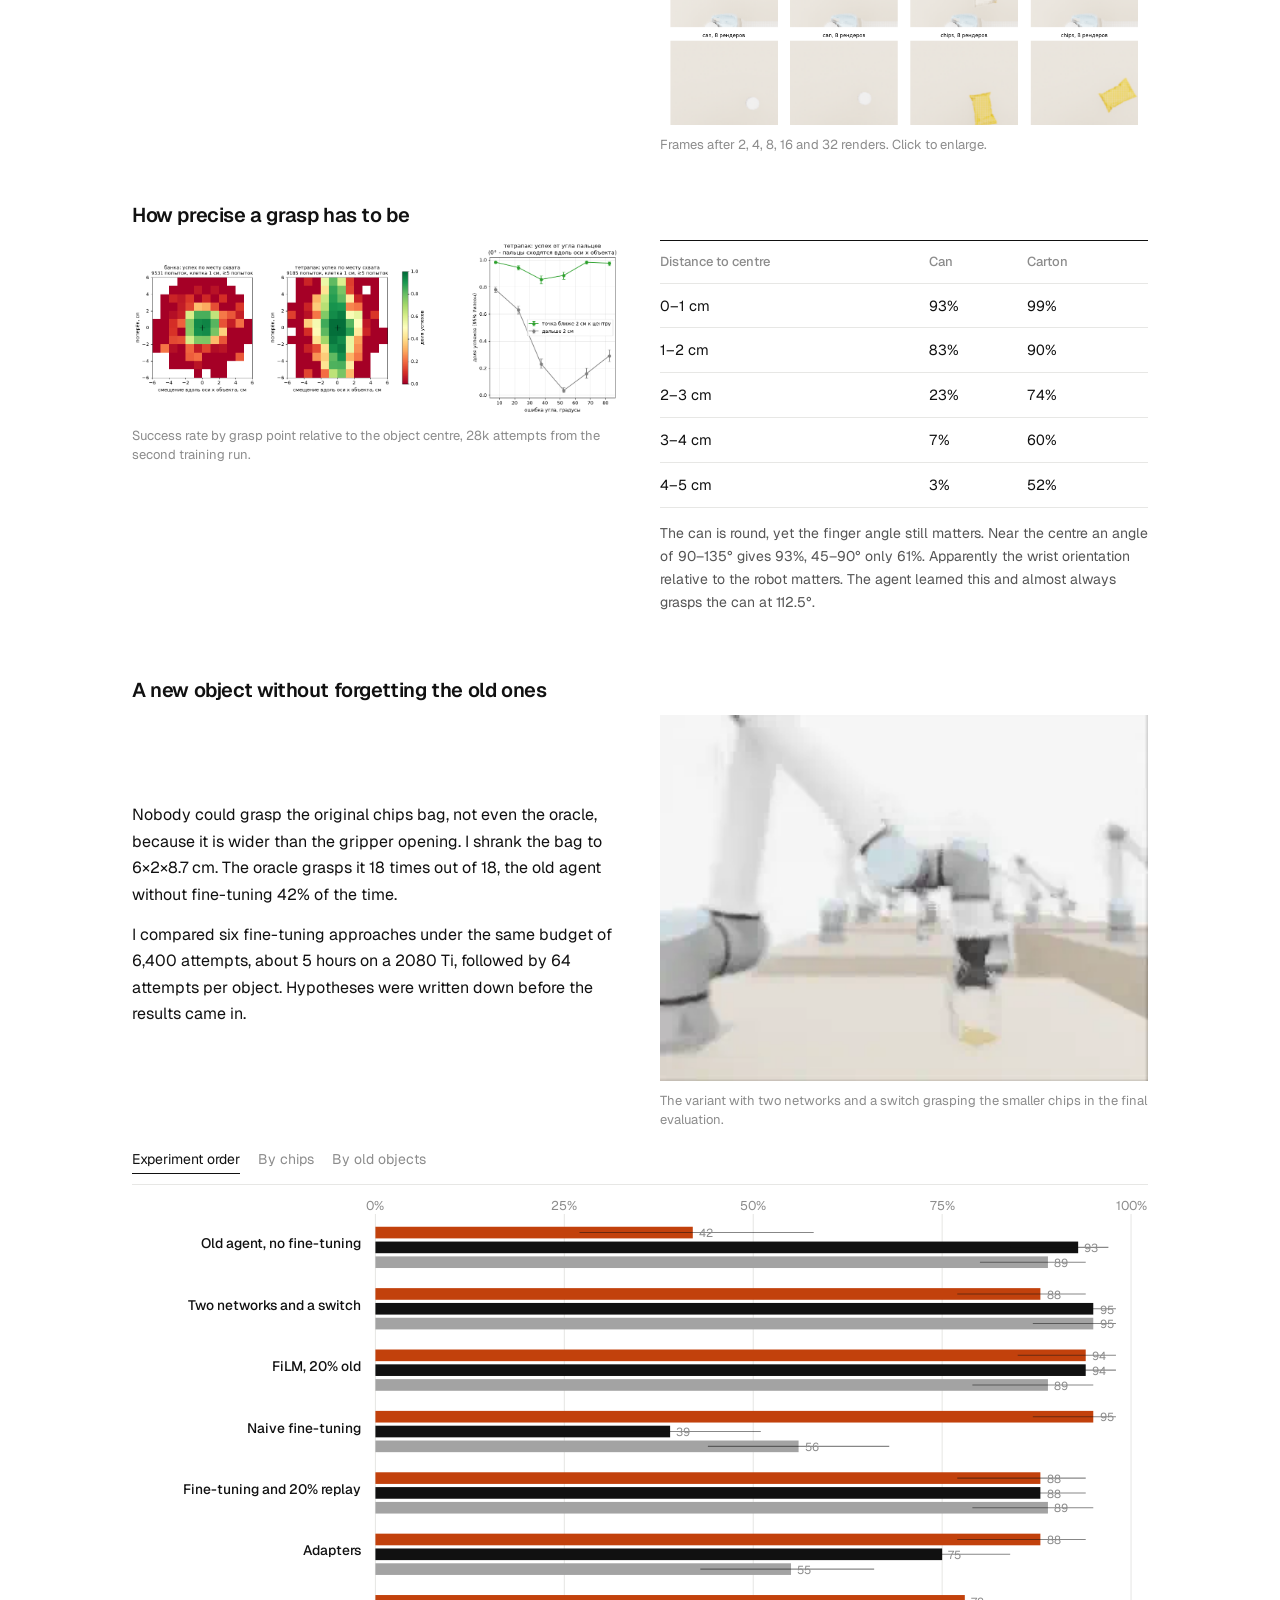
==== commit 154ae10d: "Добавил UNITAS и обновил резюме на сайте" ====
--- a/index.html
+++ b/index.html
@@ -37,7 +37,7 @@
       <a href="https://t.me/leonid_n_n">t.me/leonid_n_n</a>
       <a href="https://github.com/leonidnn">github.com/leonidnn</a>
     </p>
-    <div class="projlink" style="margin-top:22px"><a class="go" href="Nekrylov_CV_en.pdf" download>↓ Download the previous CV as PDF</a></div>
+    <div class="projlink" style="margin-top:22px"><a class="go" href="Nekrylov_CV_en.pdf" download>↓ Download CV as PDF</a></div>
   </div>
   <div class="photo"><img src="media/photo.jpg" alt="Leonid Nekrylov" onerror="this.parentNode.remove()"></div>
 </div>
@@ -61,19 +61,41 @@
   </div>
   <p>Phystech School of Applied Mathematics and Computer Science. Major: Applied Mathematics and Physics.</p>
 
-  <h4 style="margin-top:24px">Selected courses</h4>
+  <h4 style="margin-top:24px">Relevant courses</h4>
   <ul class="courses">
     <li><b>Optimization and ML.</b> Year-long course on optimization methods in ML (D. Merkulov), Machine Learning 1 (R. Neychev), LLMs (Giraffe AI).</li>
     <li><b>Reinforcement Learning.</b> Self-studied UC Berkeley CS285, Deep Reinforcement Learning (Sergey Levine).</li>
     <li><b>Mathematics.</b> Probability theory, stochastic processes, mathematical statistics, linear algebra, calculus and functional analysis.</li>
     <li><b>Computer Science.</b> Algorithms and data structures, C++, databases (PostgreSQL), Python.</li>
-    <li><b>Physics and engineering.</b> Introduction to robotics, theoretical mechanics.</li>
+    <li><b>Physics and engineering.</b> Introduction to robotics (O. Bulichev), theoretical mechanics.</li>
   </ul>
 </section>
 
 <!-- ============ EXPERIENCE AND PROJECTS ============ -->
 <section class="chapter" id="experience">
   <div class="sec-title"><h2>Experience and projects</h2></div>
+
+
+  <article class="entry unitas" id="unitas">
+    <div class="entry-head"><div class="l1"><h3>UNITAS: investigating a 3D World-Action Model for robotic manipulation</h3><span class="date">November 2026 — present</span></div><div class="l2"><span>Research project</span></div></div>
+    <div class="unitas-hero">
+      <p class="unitas-eyebrow">UNITAS / 3D WORLD-ACTION MODEL</p>
+      <h3>How a robot moves.<br>What happens next.</h3><p class="unitas-intro">UNITAS can choose robot actions and predict how objects move. I ran it in LIBERO, tested it under different lighting, then tried it on my own video of a hand and a mug.</p>
+      <div class="unitas-facts"><span>1.7B parameters</span><span>40 LIBERO episodes</span><span>1-second prediction</span></div>
+      <div class="unitas-videos"><figure><div class="unitas-video-label">Normal lighting</div><video controls muted loop playsinline preload="metadata" aria-label="Normal lighting"><source src="media/unitas/libero-baseline.mp4" type="video/mp4"></video></figure><figure><div class="unitas-video-label">Dim lighting</div><video controls muted loop playsinline preload="metadata" aria-label="Dim lighting"><source src="media/unitas/libero-dim.mp4" type="video/mp4"></video></figure></div><p class="unitas-caption">The robot puts a white mug on a plate under normal and dim lighting. Both episodes start from the same state and use the fine-tuned model.</p>
+      <div class="unitas-actions"><a href="https://github.com/leonidnn/unitas-wam-evaluation">See the code ↗</a><a href="#unitas-results">Experimental results ↓</a></div>
+    </div>
+    <h3>My contribution</h3><ul class="bullets"><li>Deployed UNITAS, a model for generating robot actions and predicting object motion in 3D.</li><li>Compared two released checkpoints in LIBERO under normal and dim lighting, using the same initial states and recording how long the model took to respond.</li><li>Added episode recording so I could replay a run in MuJoCo on a laptop and inspect it from any angle without running the network again.</li><li>Prepared my own video for the model using LLM-estimated depth, then overlaid its predicted trajectories on frames it had not seen.</li></ul>
+    <h3 id="unitas-results">01 / How the robot did</h3><p class="read">I tested two released checkpoints, fine-tuned and scratch, under normal and dim lighting. In each of the four runs, the robot started from the same ten states and had to put the white mug on the plate.</p>
+    <div class="tablewrap"><table><thead><tr><th scope="col">Checkpoint</th><th scope="col">Lighting</th><th scope="col">Successful episodes</th><th scope="col">Median Policy.act</th></tr></thead><tbody><tr><td>Fine-tuned</td><td>Normal lighting</td><td><strong>10/10</strong></td><td>1.47 s</td></tr><tr><td>Fine-tuned</td><td>Dim lighting</td><td><strong>10/10</strong></td><td>1.49 s</td></tr><tr><td>Scratch</td><td>Normal lighting</td><td><strong>10/10</strong></td><td>1.49 s</td></tr><tr><td>Scratch</td><td>Dim lighting</td><td><strong>10/10</strong></td><td>1.46 s</td></tr></tbody></table></div>
+    <p class="unitas-note">The robot succeeded in all 40 episodes. That covers one task and ten initial states, so it is too early to draw conclusions about LIBERO as a whole. The checkpoints also use different history and prediction lengths: 20 steps for fine-tuned, 30 for scratch. Pretraining alone cannot explain any differences. Timing was measured in separate sessions and provides only a rough comparison.</p>
+    <h3>02 / One episode, multiple viewpoints</h3><p class="read">A video leaves you with one camera angle. I also save the scene and its states, so I can open the run in MuJoCo, rotate the camera, pause, and inspect individual frames. Playback needs neither the UNITAS weights nor another model run.</p><figure class="media"><img class="zoom light" src="media/unitas/replay.png" alt="The beginning, middle, and end of one recorded episode. The main camera is above; a side view of the same moments is below. Figure labels are in Russian." loading="lazy"><figcaption>The beginning, middle, and end of one recorded episode. The main camera is above; a side view of the same moments is below. Figure labels are in Russian.</figcaption></figure>
+    <h3>03 / Trying my own video</h3><p class="read">After the simulation, I tried my own recording of a hand holding a mug near a table. I prepared depth and camera estimates along with the hand’s motion history from RGB frames. UNITAS received the start of the recording and predicted the next second. I watched the continuation only after saving its prediction.</p>
+    <ol class="unitas-pipeline"><li><span>01</span>RGB and hand history</li><li><span>02</span>Estimated depth</li><li><span>03</span>UNITAS SceneFlow</li><li><span>04</span>Held-out frames</li></ol>
+    <figure class="media"><img class="zoom light" src="media/unitas/prediction-vs-heldout.png" alt="Held-out RGB frames on the left, projected predictions on the right. Cyan points correspond to the initially green mug region; pink points represent the gripper. The final pair compares a +1.00 s prediction with a frame at about +0.95 s. Figure labels are in Russian." loading="lazy"><figcaption>Held-out RGB frames on the left, projected predictions on the right. Cyan points correspond to the initially green mug region; pink points represent the gripper. The final pair compares a +1.00 s prediction with a frame at about +0.95 s. Figure labels are in Russian.</figcaption></figure>
+    <div class="grid2 unitas-inputs"><figure class="media"><img class="zoom light" src="media/unitas/depth.png" alt="Depth estimated from RGB rather than measured with a sensor. White regions remain unknown. Figure labels are in Russian." loading="lazy"><figcaption>Depth estimated from RGB rather than measured with a sensor. White regions remain unknown. Figure labels are in Russian.</figcaption></figure><figure class="media"><img class="zoom light" src="media/unitas/hand-history.png" alt="Hand history in three input frames. Hidden joints are inferred. Figure labels are in Russian." loading="lazy"><figcaption>Hand history in three input frames. Hidden joints are inferred. Figure labels are in Russian.</figcaption></figure></div>
+    <div class="unitas-finding"><h4>What happened</h4><p>UNITAS accepted the prepared data and produced a prediction. The projected mug points visually line up with the mug in the selected held-out frames. But the mug barely moves during that second: the hand neither lifts nor carries it. The model preserved a nearly still scene; predicting substantial movement remains to be tested.</p><p class="small muted">Without measured depth or true 3D trajectories to compare against, I could not calculate 3D ADE/FDE or assess manipulation success. This one clip also cannot tell us whether an error comes from the model or from the data I prepared.</p></div>
+</article>
 
   <!-- PET OR THREAT -->
   <article class="entry" id="pet">
@@ -83,8 +105,8 @@
     </div>
     <div class="projlink"><a class="go" href="https://leonidnn.github.io/pet-or-threat-site/">▶ Watch the video</a><a class="url" href="https://leonidnn.github.io/pet-or-threat-site/">leonidnn.github.io/pet-or-threat-site</a></div>
     <ul class="bullets">
-      <li>Built a simulated robot that chooses its own behaviour without external commands: it guards, plays, socialises, waits for its owner and rests.</li>
-      <li>The decision module receives perception data and directs movement and gaze. Pretrained RL policies handle locomotion. The module is independent of the simulator: adapting it to another robot requires replacing the low-level controller.</li>
+      <li>Implemented autonomous behaviour selection for a simulated quadruped robot without external commands: guarding, play and social interaction, waiting for its owner, and rest.</li>
+      <li>The decision module receives perception data and generates high-level movement and gaze commands; pretrained RL policies handle locomotion. The module is simulator-independent; adapting it to another robot requires replacing the low-level controller.</li>
     </ul>
 
     <figure class="media" style="margin-top:28px">
@@ -92,7 +114,7 @@
     </figure>
 
     <h3>What the dog does</h3>
-    <p class="read">The dog chooses what to do based on its needs, emotions and what it sees and hears. It updates that decision ten times a second. Pick a mode to watch a clip.</p>
+    <p class="read">Four needs (energy, social, curiosity, territory), three emotions and what the dog sees and hears decide its mode ten times a second. Pick a mode to watch a clip.</p>
     <div class="tabs" id="modetabs" role="tablist" aria-label="Modes"></div>
     <div class="mode-view">
       <video id="modevideo" muted loop playsinline autoplay preload="metadata"></video>
@@ -100,14 +122,14 @@
     </div>
 
     <h3>Architecture</h3>
-    <p class="read">The system has three levels: perception, decision-making and body control. They run at different rates and exchange short messages.</p>
+    <p class="read">The system is split into three levels, like a living animal: senses, brain and muscles. Each level runs at its own rate and talks to its neighbour only through a short message. Below, in order, is what each level does and why it is built that way.</p>
 
     <div class="lvls">
       <div class="lvl">
         <div class="tag-l"><b>1. Perception</b>500 times a second</div>
         <div>
           <h4>What the dog sees, hears and feels</h4>
-          <p>MuJoCo simulates the physics, while people in the room follow a predefined script. The dog does not get a complete picture of the world: it sees only what falls within its 240° field of view, with noise. Walls and people can block its view. It hears bangs and footsteps within 4 m, senses touch in five body zones and distinguishes a stroke from a pat or a shove.</p>
+          <p>MuJoCo computes the physics, and people in the room walk according to a pre-written script. The dog does not get a ready-made picture of the world. It sees only what falls into its 240° field of view, with noise, and does not see anything hidden behind a wall or another person. It hears bangs and footsteps within 4 m. It feels touch in five body zones and tells a stroke from a pat or a shove.</p>
           <p class="why">Touch took some work. People’s hands in simulation are infinitely stiff, and the very first stroke pressed the dog into the floor with 5 kN. I had to make a hand that yields and settles at about 8 N, like a real palm.</p>
         </div>
       </div>
@@ -117,8 +139,8 @@
         <div class="tag-l"><b>2. Decisions</b>10 times a second</div>
         <div>
           <h4>What to do right now</h4>
-          <p>The dog has four needs: energy, social contact, curiosity and a sense of territory. They change over time and with events: play makes it tired, it misses its owner when alone, and a new object makes it curious. It also has three emotions: arousal, contentment and fear.</p>
-          <p>The brain scores how appropriate each mode is and chooses the highest-scoring one. To prevent the dog from switching constantly, the current mode gets a small advantage and a minimum duration. A startle, shove or fall can interrupt any mode. Each mode follows a sequence of steps: to sleep, the dog walks to its bed, turns around, lies down and curls up.</p>
+          <p>The dog has four needs: energy, social contact, curiosity and a sense of territory. They change over time and with events: play makes the dog tired, it misses its owner when alone, a new object makes it curious. On top of the needs there are three emotions: arousal, contentment and fear.</p>
+          <p>For each mode the brain computes a single number, how appropriate that mode is right now. The mode with the highest number wins. To keep the dog from flipping between two modes, the current mode gets a small head start and a minimum time it must stay in. Reflexes, meaning a startle, a shove or a fall, interrupt anything. Inside the chosen mode a step-by-step routine runs: for sleep, walk to the bed, turn round, lie down and curl up.</p>
           <p class="why">Why not a state machine or a neural network. A state machine with seven modes turns into a web of transitions, and it is hard to express “tired, but someone is at the door”. Reinforcement learning would need a reward for dog-likeness, and there is no such thing. Scoring appropriateness solves both problems and also explains every decision. Here is a real line from the log:</p>
           <code class="logline">hold the line: sentry 1.07 (threat 1.00, territorial 0.98) &gt; idle 0.12</code>
           <p class="why">An example of a subtlety. The robot walks half as fast as a person, so the dog starts guarding as soon as a stranger could reach the target within 8 seconds, rather than when the stranger comes within some distance. Otherwise it simply does not make it in time.</p>
@@ -129,17 +151,17 @@
       <div class="lvl">
         <div class="tag-l"><b>3. Body</b>50 times a second</div>
         <div>
-          <h4>How the dog moves</h4>
-          <p>Pretrained neural RL policies for the Go1 from the open project mjx-go1-getup control walking and getting up after a fall. Sitting, lying down, bowing and shaking use predefined poses. The tail, neck and breathing move continuously and convey emotion: joy lifts the tail, fear tucks it in.</p>
+          <h4>How to carry it out</h4>
+          <p>Walking and getting up after a fall are driven by pretrained neural RL policies for the Go1 from the open project mjx-go1-getup. Sit, lie down, bow and shake off are predefined poses. Tail, neck and breathing run constantly in the background and show emotions: joy lifts the tail, fear tucks it in.</p>
           <p class="why">I did not write my own gait, because the project is about behaviour, not walking. I tested the pretrained policies separately: no falls over 15 commands of 30 seconds each, and a successful get-up in 90% of 40 falls. Porting uncovered details that made the robot fall within the first second, for example an extra input normalization that was not used in training. I never blend poses and walking: the policy authors measured that blending raised the fall rate from 8% to 38–74%. A shove is also caught by the walk policy: it steps to recover, while a frozen pose simply falls over.</p>
         </div>
       </div>
     </div>
 
-    <p class="read" style="margin-top:20px"><b>Transferring to another platform.</b> The decision module receives perception data and issues high-level commands, so it is independent of the simulator. The same module runs in a simplified test environment. Adapting it to another robot requires replacing the low-level controller and supplying perception data through the same interface.</p>
+    <p class="read" style="margin-top:20px"><b>The key point of this design.</b> The brain knows nothing about the simulator. It receives a perception snapshot and gives back an intent. The same decision module runs in a simplified test environment. Adapting it to another robot requires replacing the low-level controller and supplying perception data through the same interface.</p>
 
     <h3>Metrics</h3>
-    <p class="read small muted">All scenarios are deterministic. Each runs twice: once with emotions and once with emotions fixed at neutral. In a separate test across 20 seeds, there were no falls over 72 minutes of simulation.</p>
+    <p class="read small muted">All scenarios are deterministic. Each runs twice, with emotions and with affect frozen at neutral. A separate test over 20 seeds, 72 minutes of simulation, 0 falls.</p>
     <div class="tablewrap">
       <table>
         <thead><tr><th>Scenario</th><th>What it tests</th><th>With emotions</th><th>Without emotions</th></tr></thead>
@@ -179,9 +201,9 @@
     </div>
     <div class="projlink"><a class="go" href="https://github.com/leonidnn/isaac-rgbd-grasping">▶ Watch the video and view the code</a><a class="url" href="https://github.com/leonidnn/isaac-rgbd-grasping">github.com/leonidnn/isaac-rgbd-grasping</a></div>
     <ul class="bullets">
-      <li>Built an Isaac Sim environment for grasp training with object randomization. Wrote a Vulkan layer that selects a GPU without occupying other devices on a shared server.</li>
-      <li>Trained an RL agent whose network estimates grasp success for each point and angle from a depth map. The agent selects the highest-scoring option.</li>
-      <li>Tested the agent on two objects in new random poses with a full manipulator approach: 18 successful grasps out of 20 and 19 out of 20. For comparison, SAC did not learn the task within 5.7k attempts.</li>
+      <li>Built an Isaac Sim environment for grasp training with object randomization. Developed a custom Vulkan layer for explicit GPU selection without using other devices on a shared multi-user server.</li>
+      <li>Trained an RL agent: a network estimates grasp success for each point and angle from a depth map, and the agent selects the highest-scoring option.</li>
+      <li>Evaluation in new random poses with a full manipulator approach yielded 18/20 and 19/20 successful grasps on two objects. SAC did not learn the task within 5.7k attempts.</li>
       <li>Evaluated skill transfer to a challenging deformable object (a bag) and compared fine-tuning strategies that preserve performance on previous objects. The best tested approach used two networks switched by object type: 88% on the new object versus 42% without fine-tuning, and 95% on previous objects.</li>
       <li>Identified a rendering artefact that distorted training and corrected the setup.</li>
     </ul>
@@ -194,14 +216,14 @@
         <figcaption>The trained agent chooses where and at what angle to grasp from a top-down image. The arm moves from its home pose, grasps the can and lifts it.</figcaption>
       </figure>
       <div>
-        <p><b>Task.</b> A carton, can or bag of chips lies on the table. A camera captures an image from above, and the agent chooses a point and angle for the grasp. The arm then grasps and lifts the object. An attempt succeeds if the object is lifted 10 cm and held for 1 s.</p>
-        <p>Each episode randomizes the object, its position, rotation from 0 to 360° and pose. The carton can stand or lie down; the bag of chips can face up or down.</p>
-        <p class="muted small">Everything happens in simulation. With a full approach, the arm moves from its home pose using my planner. In the fast training environment, it teleports to the object.</p>
+        <p><b>Task.</b> One of three objects lies on the table, a juice carton, a can or a bag of chips. A camera takes a top-down image, the agent decides where and at what angle to grasp, and the arm grasps from above and lifts. Success means lifting by 10 cm and holding for 1 s.</p>
+        <p>Every episode is randomized. The object, its position on the table, rotation from 0 to 360° and pose all change, the carton stands or lies, the chips face up or down.</p>
+        <p class="muted small">Everything happens in simulation. Full arm approach means the arm travels from its home pose using my planner instead of being teleported to the object, as in the fast training environment.</p>
       </div>
     </div>
 
     <h3>How the agent works</h3>
-    <p class="read">The agent uses a Q-map based on Zeng et al. 2018, Visual Pushing-Grasping, with a much simpler network. Each episode has one step, so training uses Q-learning with a horizon of one. After each attempt, the network adjusts its estimate for the selected cell towards 1 for success and 0 for failure.</p>
+    <p class="read">A Q-map following Zeng et al. 2018, Visual Pushing-Grasping, with a much simpler network. An episode is a single step, so training reduces to Q-learning with a horizon of one. After each attempt we know whether the grasp succeeded, and the network output at that cell is pulled towards 1 or 0.</p>
     <div class="flow" aria-label="Agent pipeline">
       <div class="node"><b>RGB-D camera</b><span>top-down image, depth only</span></div>
       <div class="arrow">→</div>
@@ -335,8 +357,8 @@
     <div class="projlink"><a class="go" href="https://huggingface.co/spaces/leonid-nn/hybrid-solver">▶ Try the solver</a><a class="url" href="https://huggingface.co/spaces/leonid-nn/hybrid-solver">huggingface.co/spaces/leonid-nn/hybrid-solver</a></div>
     <div class="projlink" style="margin-top:-8px"><a class="go" href="https://github.com/leonidnn/hybrid-solver">▶ See the code</a><a class="url" href="https://github.com/leonidnn/hybrid-solver">github.com/leonidnn/hybrid-solver</a></div>
     <ul class="bullets">
-      <li>Developed a mathematical problem solver that checks its answers and withholds them when verification fails.</li>
-      <li>Used the transition from a Monte Carlo to a Las Vegas algorithm as an analogy (the ZPP class): the solver returns an answer only when its methods agree. It compares language-model reasoning, exact computation in SymPy and numerical verification. The runs are independent, but the sources are not statistically independent.</li>
+      <li>Developed a mathematical problem solver that verifies answers and abstains from returning a result when verification fails.</li>
+      <li>Applied the principle of moving from a Monte Carlo algorithm to a Las Vegas algorithm (an analogy with the ZPP class): an answer is returned only when three independent methods agree — language-model reasoning, exact computation in SymPy, and numerical verification.</li>
     </ul>
 
     <div class="more-head">More</div>
@@ -346,7 +368,7 @@
     </div>
 
     <h3>The idea</h3>
-    <p class="read">A language model can confidently give a wrong answer. That is a problem for a learning tool: a student may not be able to check the solution independently. In this sense, the model resembles a Monte Carlo algorithm: it produces an answer, but that answer can be wrong.</p>
+    <p class="read">A language model solving a problem behaves like a Monte Carlo probabilistic algorithm. It always gives an answer, but sometimes a wrong one, and a wrong answer looks just as confident as a right one. For a learning tool this is the worst case: a student cannot check the answer, and an error is presented as truth.</p>
     <p class="read">Complexity theory has the class ZPP, problems solved by a Las Vegas algorithm. The analogy with Las Vegas algorithms motivates the project: verify the result and abstain when verification fails. This is neither a proof of ZPP membership nor a zero-error guarantee; agreement between methods is used to check the answer.</p>
 
     <h3>How it works</h3>
@@ -379,10 +401,10 @@
     <p class="read small muted" style="margin-top:10px">The solver never picks the “more likely” of disagreeing answers.</p>
 
     <h3>Drawings from the computation</h3>
-    <p class="read">For geometry problems, the exact-solution code computes the answer and specifies the figure in coordinates. The server renders those coordinates as an SVG drawing. Because the drawing shows the configuration used in the calculation, it can reveal when the code has misread the problem. For calculus problems, the solver plots functions and shaded regions.</p>
+    <p class="read">In geometry problems the exact-solution code not only computes the answer but also outputs the figure in coordinates, and the server renders it as SVG. The drawing is the same configuration the code computed the answer on, so if the code misread the problem, it shows in the picture. For calculus problems it plots functions and shaded regions.</p>
 
     <h3>Experiments and limitations</h3>
-    <p class="read">I evaluate answer verification on three problem sets with reference answers: school problems from Russian MATH-500, university problems from U-MATH and olympiad problems from OlympiadBench. I measure the accuracy of answers given and coverage, or how often the solver answers. For comparison, I evaluate the same model without cross-checking, as in an ordinary chatbot.</p>
+    <p class="read">Answer-verification quality is evaluated on three problem sets with reference answers: school problems from Russian MATH-500, university problems from U-MATH and olympiad problems from OlympiadBench. The main metrics are the accuracy of given answers and coverage, how often the solver answers at all. For comparison, the same model is scored without the cross-check, like an ordinary chatbot.</p>
     <p class="read muted small">There is no strict zero-error guarantee: one model produces all methods, and if it misreads the problem the same way, the methods can agree on a wrong answer. Next steps are different models for different methods and a rerun on disagreement.</p>
   </article>
 
@@ -393,7 +415,7 @@
       <div class="l2"><span>Founder, project lead</span><span>Moscow, Russia</span></div>
     </div>
     <ul class="bullets">
-      <li>Led a team of 5 working on engineering and sales. We took a wearable climate-control system from an idea to a working prototype.</li>
+      <li>Led a team of 5 spanning engineering and sales from the initial idea to a working prototype of a wearable climate-control system.</li>
       <li>Designed and built prototypes: CAD, sensors, microcontroller firmware, and bench testing.</li>
       <li>Secured a 1M rouble “Student Startup” grant for R&amp;D and testing.</li>
       <li>Handled sales and carried out 2 pilot deployments. Decided to close the project based on the results of hypothesis testing.</li>
@@ -445,8 +467,8 @@
     </div>
     <ul class="bullets">
       <li>Built PySpark data marts from raw clickstream.</li>
-      <li>Fine-tuned candidate-retrieval models for a recommender system in PyTorch and evaluated them using offline metrics.</li>
-      <li>Used bug reports to trace anomalies in the recommender system and developed unit tests.</li>
+      <li>Fine-tuned and validated candidate-retrieval models for a recommender system in PyTorch using offline metrics.</li>
+      <li>Traced the causes of recommender-system anomalies from bug reports and developed unit tests.</li>
     </ul>
   </article>
 </section>
--- a/site.css
+++ b/site.css
@@ -6,6 +6,29 @@
   --sans:Geist,"Helvetica Neue",Arial,system-ui,sans-serif;
   --mono:"JetBrains Mono",ui-monospace,Consolas,monospace;
 }
+/* UNITAS research story */
+.unitas-hero{margin:28px 0 40px;padding:36px;background:#111916;color:#edf4ef;border-top:3px solid #8bc7a2}
+.unitas-eyebrow{font:12px/1.5 var(--mono);letter-spacing:.12em;color:#9ac8ac;margin:0 0 22px}
+.unitas-hero h3{font-size:clamp(29px,4.5vw,48px);line-height:1.1;letter-spacing:-.04em;margin:0 0 22px;color:#f3f8f5;max-width:850px}
+.unitas-intro{max-width:730px;font-size:18px;line-height:1.65;color:#bccdc3}
+.unitas-facts{display:flex;flex-wrap:wrap;gap:12px 28px;margin:24px 0 30px;font:12px/1.7 var(--mono);color:#b2d8c0}
+.unitas-facts span{border-top:1px solid #3b5043;padding-top:9px}
+.unitas-videos{display:grid;grid-template-columns:1fr 1fr;gap:18px}
+.unitas-videos figure{min-width:0;background:#080d0a}
+.unitas-video-label{padding:10px 14px;font:12px/1.5 var(--mono);color:#c3d3c9;border-bottom:1px solid #304237}
+.unitas-videos video{width:100%;aspect-ratio:1;object-fit:contain}
+.unitas-caption{font-size:13px;line-height:1.65;color:#aebfb4;margin:14px 0 22px;max-width:760px}
+.unitas-actions{display:flex;gap:16px 28px;flex-wrap:wrap;font-size:14px}
+.unitas-actions a{color:#e5f3e9;text-decoration-color:#64816f}
+.unitas-note{font-size:14px;color:var(--ink-2);border-left:2px solid var(--accent);padding:4px 0 4px 18px;margin:20px 0 36px;max-width:850px}
+.unitas-pipeline{display:grid;grid-template-columns:repeat(4,1fr);list-style:none;padding:0;margin:28px 0;gap:16px}
+.unitas-pipeline li{border-top:1px solid var(--line-2);padding:12px 0;font-size:14px}
+.unitas-pipeline span{display:block;font:12px/1.5 var(--mono);color:var(--accent);margin-bottom:8px}
+.unitas-inputs{margin:28px 0}
+.unitas-finding{background:var(--bg-2);border-left:3px solid #619376;padding:24px;margin:32px 0}
+.unitas-finding p:last-child{margin-bottom:0}
+.unitas-docs{display:flex;flex-wrap:wrap;gap:12px 24px;padding:0;list-style:none;font-size:14px;margin:14px 0 24px}
+@media(max-width:600px){.unitas-hero{padding:22px 16px}.unitas-videos{grid-template-columns:1fr}.unitas-pipeline{grid-template-columns:1fr 1fr}.unitas-facts{gap:10px 18px}.unitas-finding{padding:20px}.unitas-intro{font-size:16px}}
 @media (prefers-color-scheme: dark){
   :root:not([data-theme="light"]){
     --bg:#0e0e0e; --bg-2:#181818; --ink:#ececec; --ink-2:#a6a6a6; --ink-3:#707070;
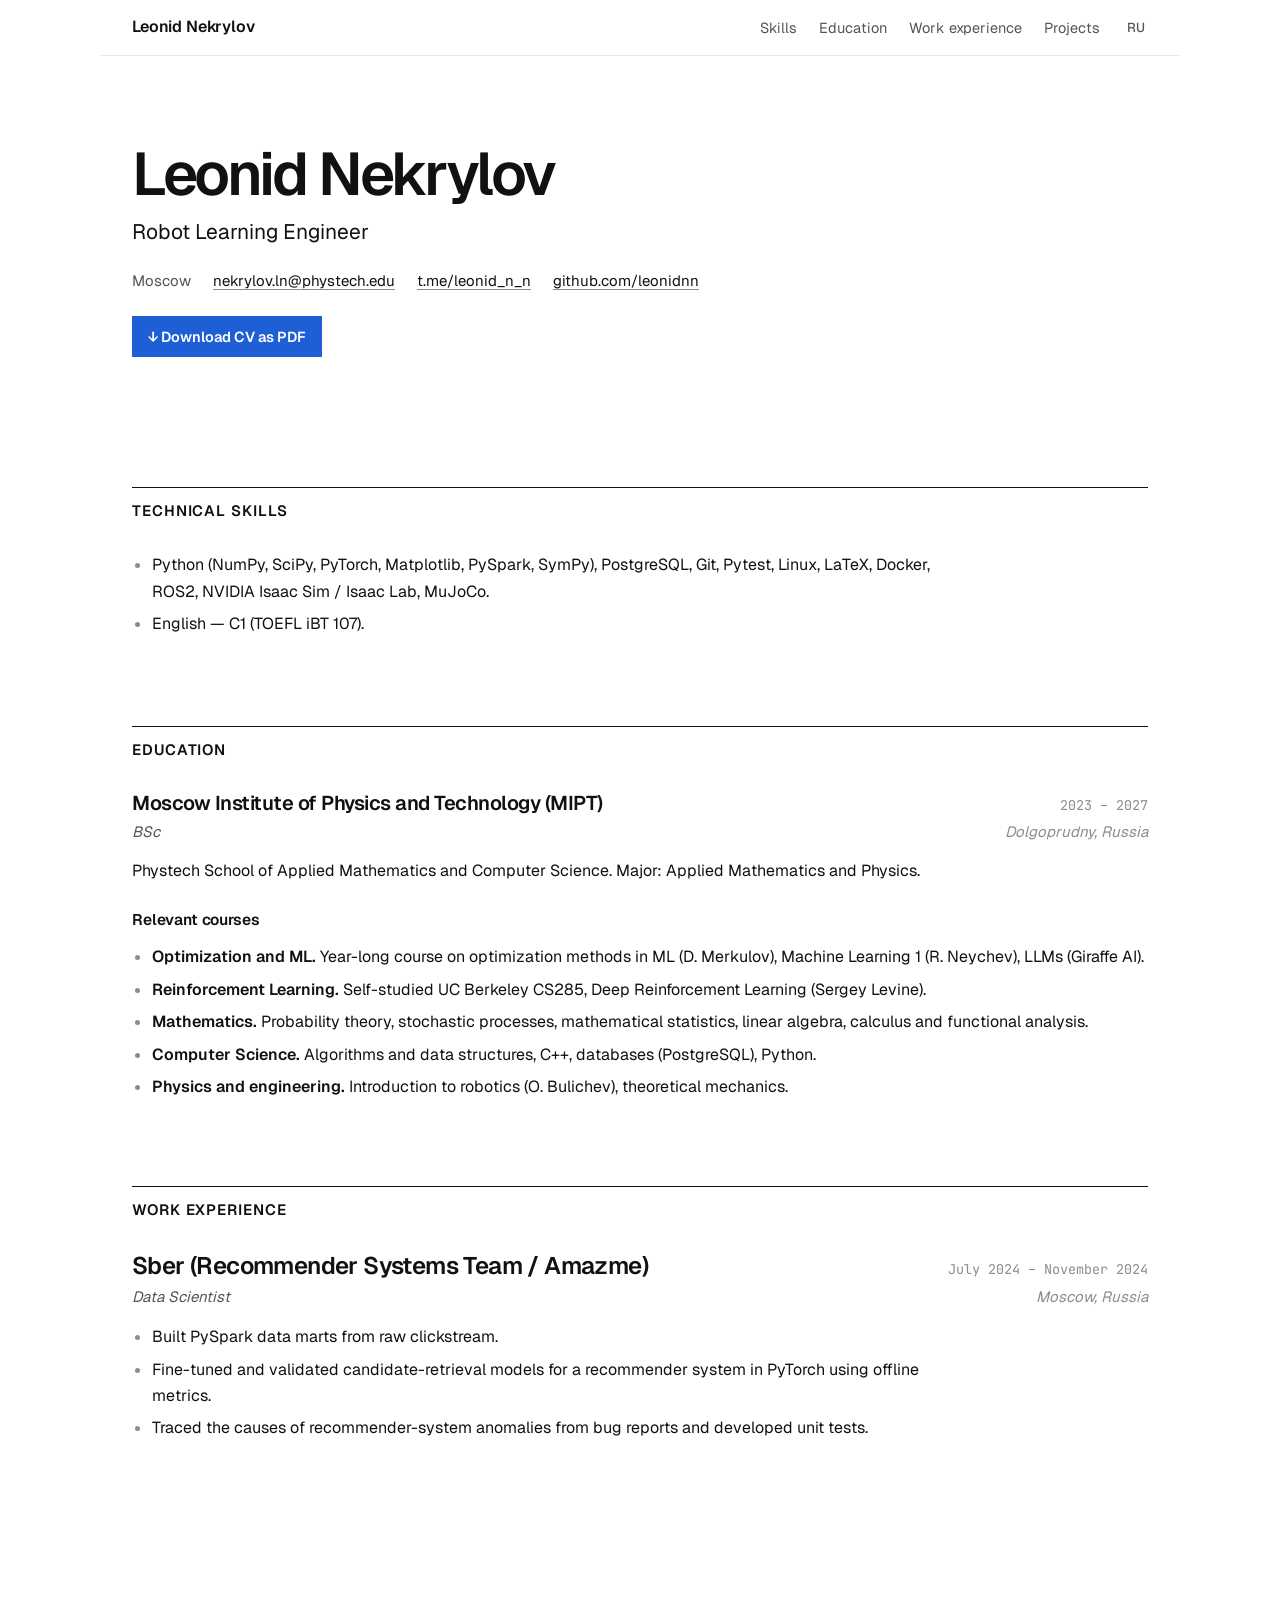
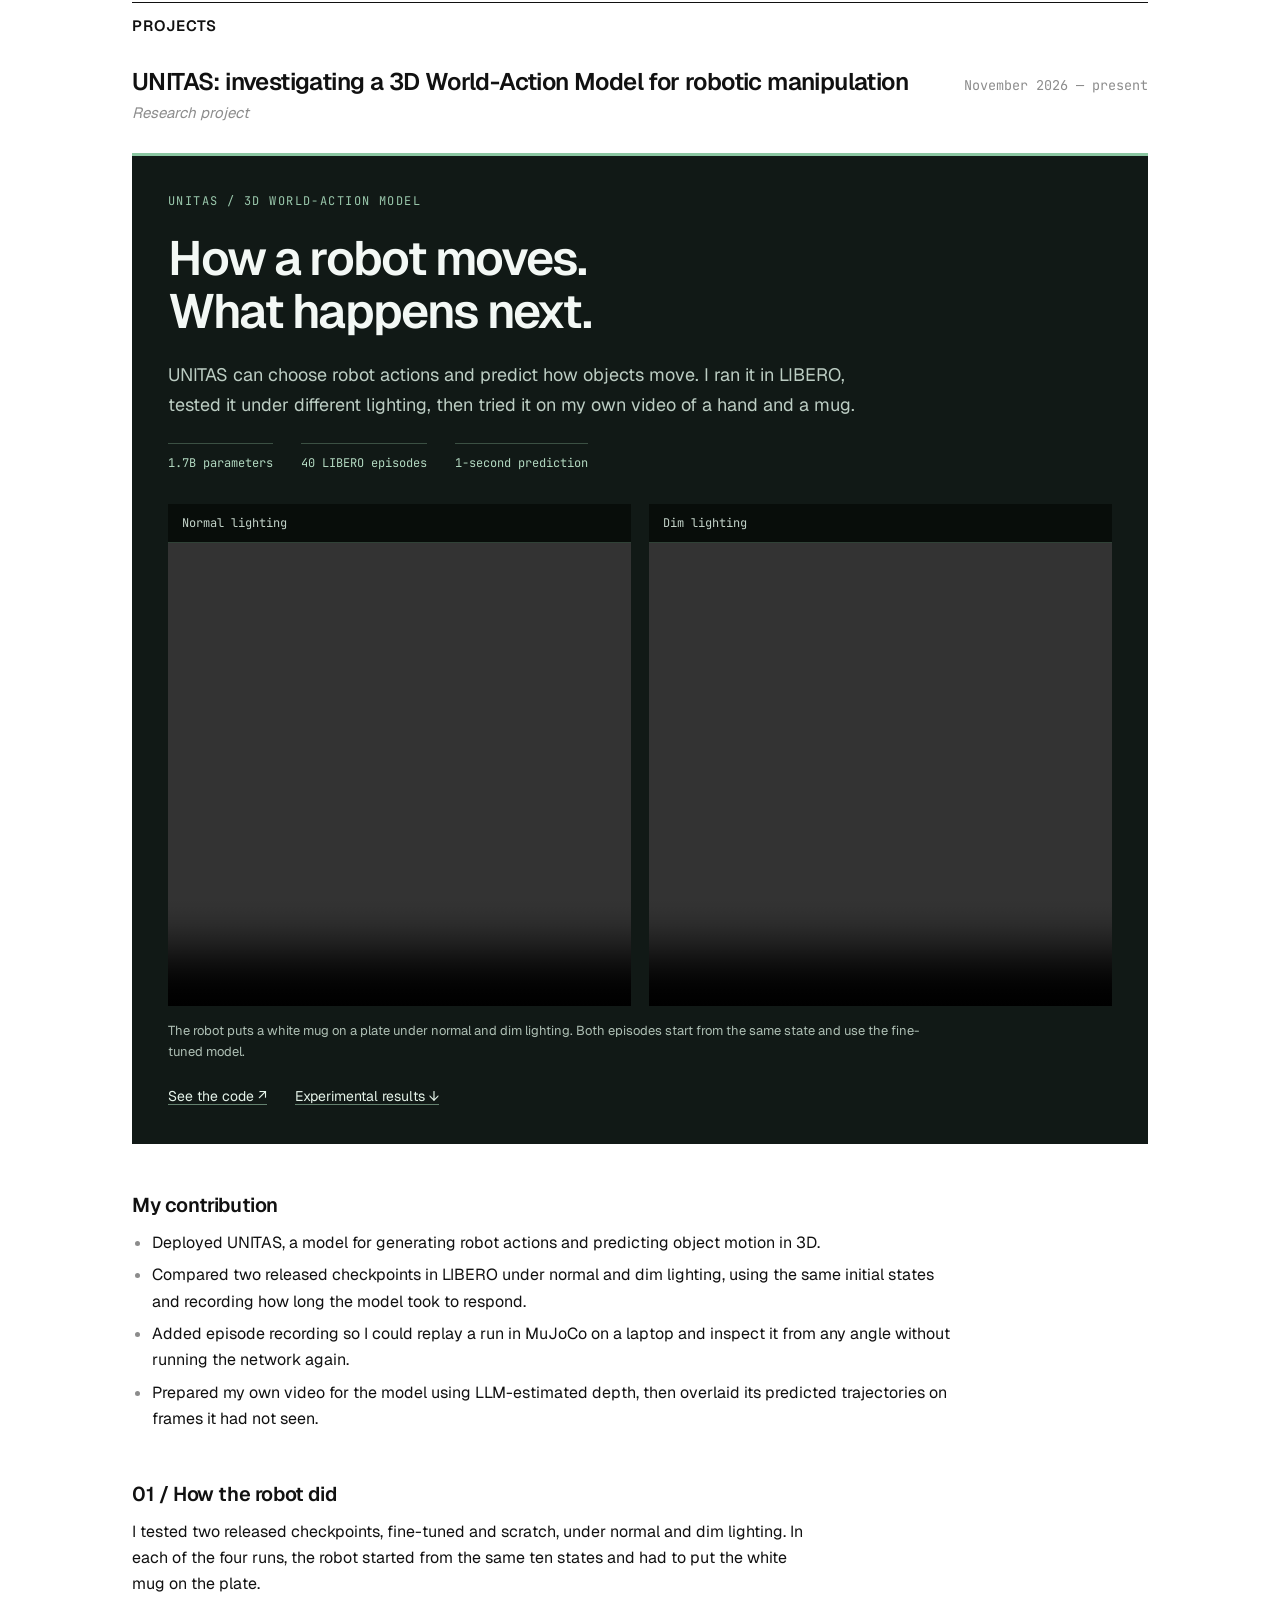
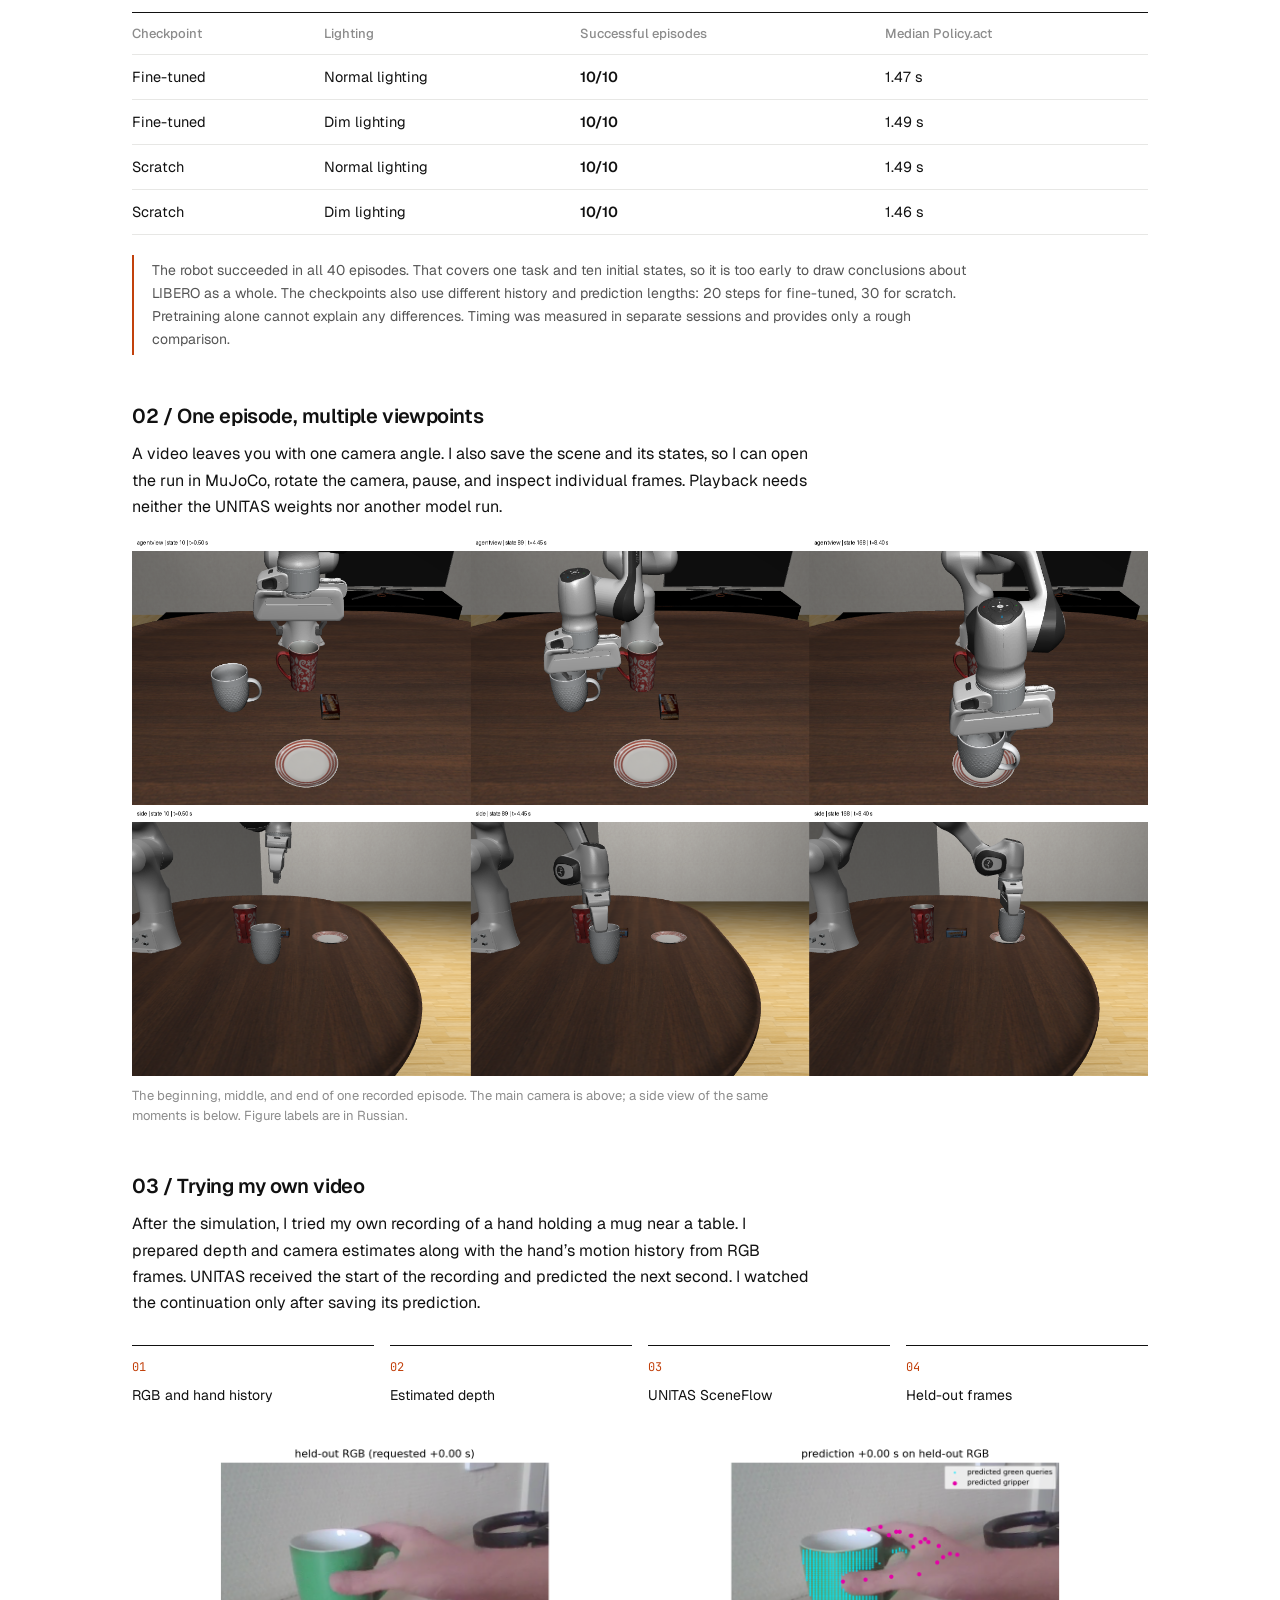
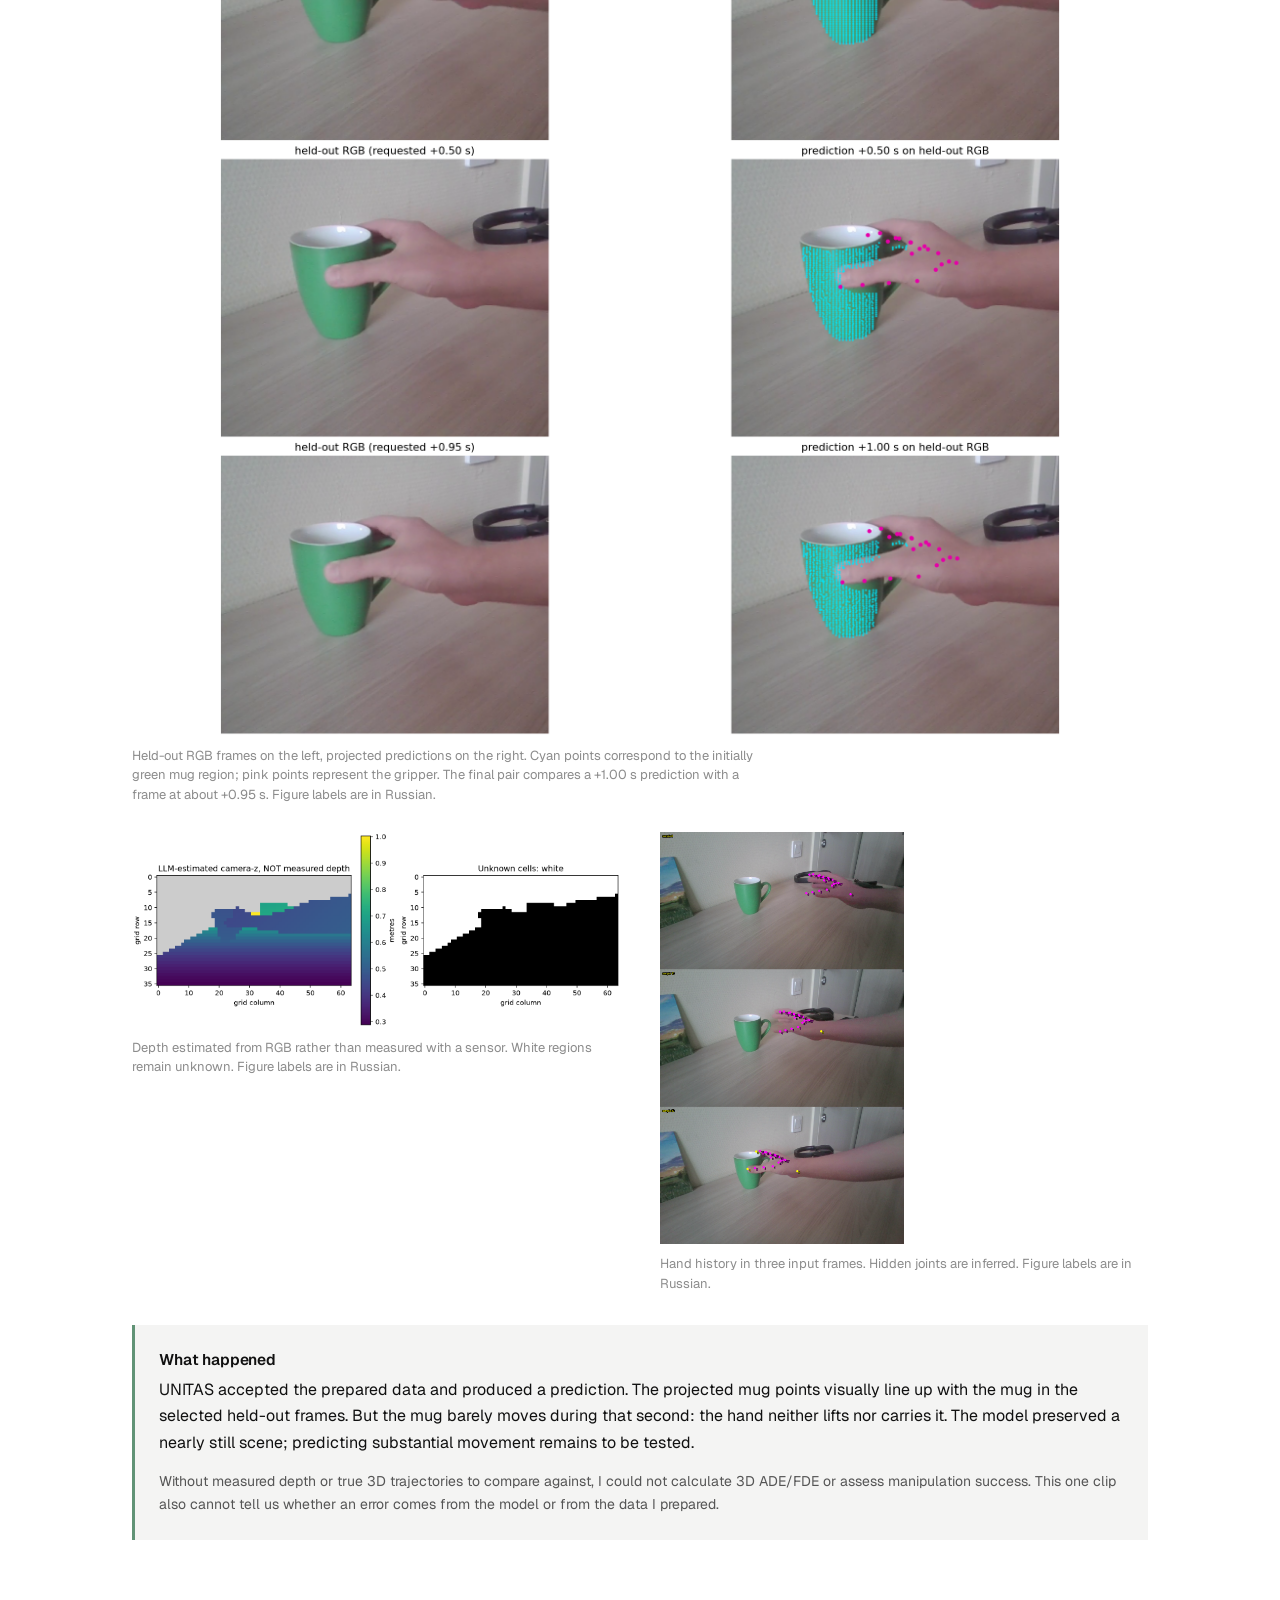
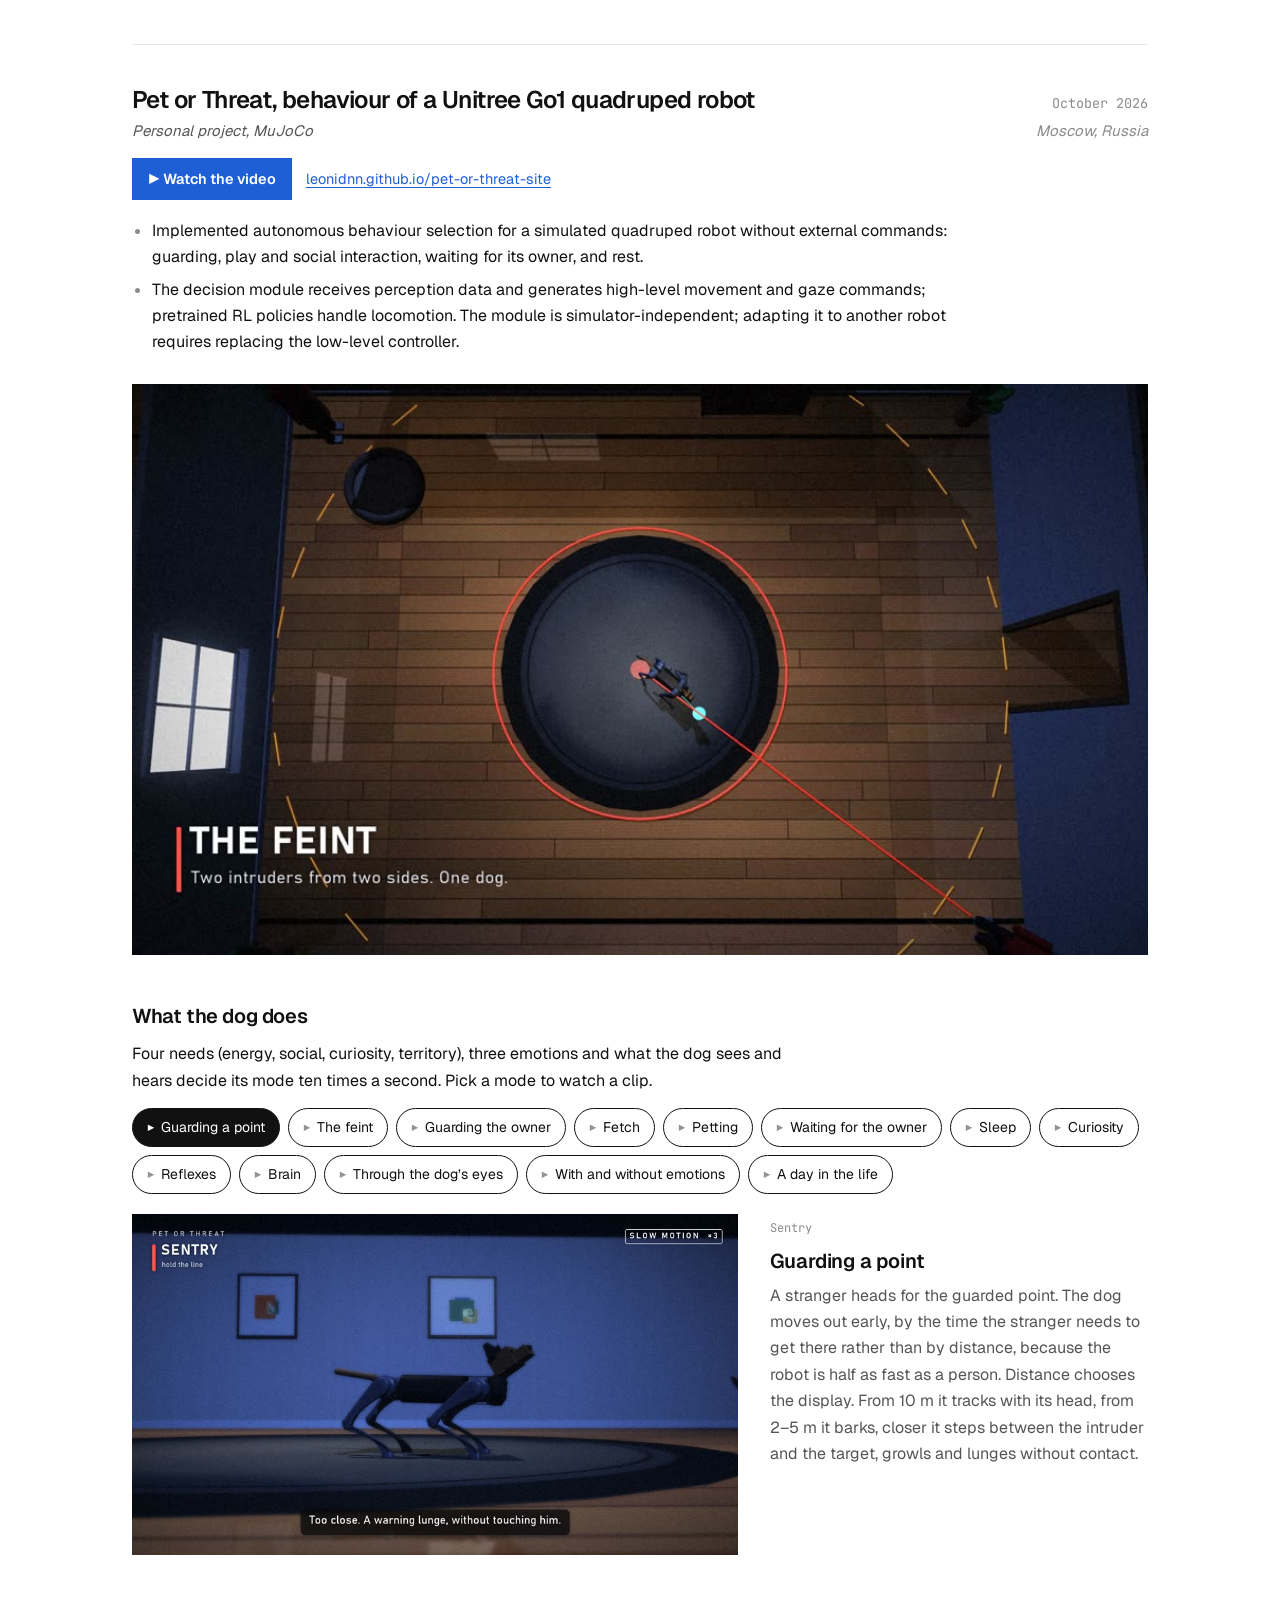
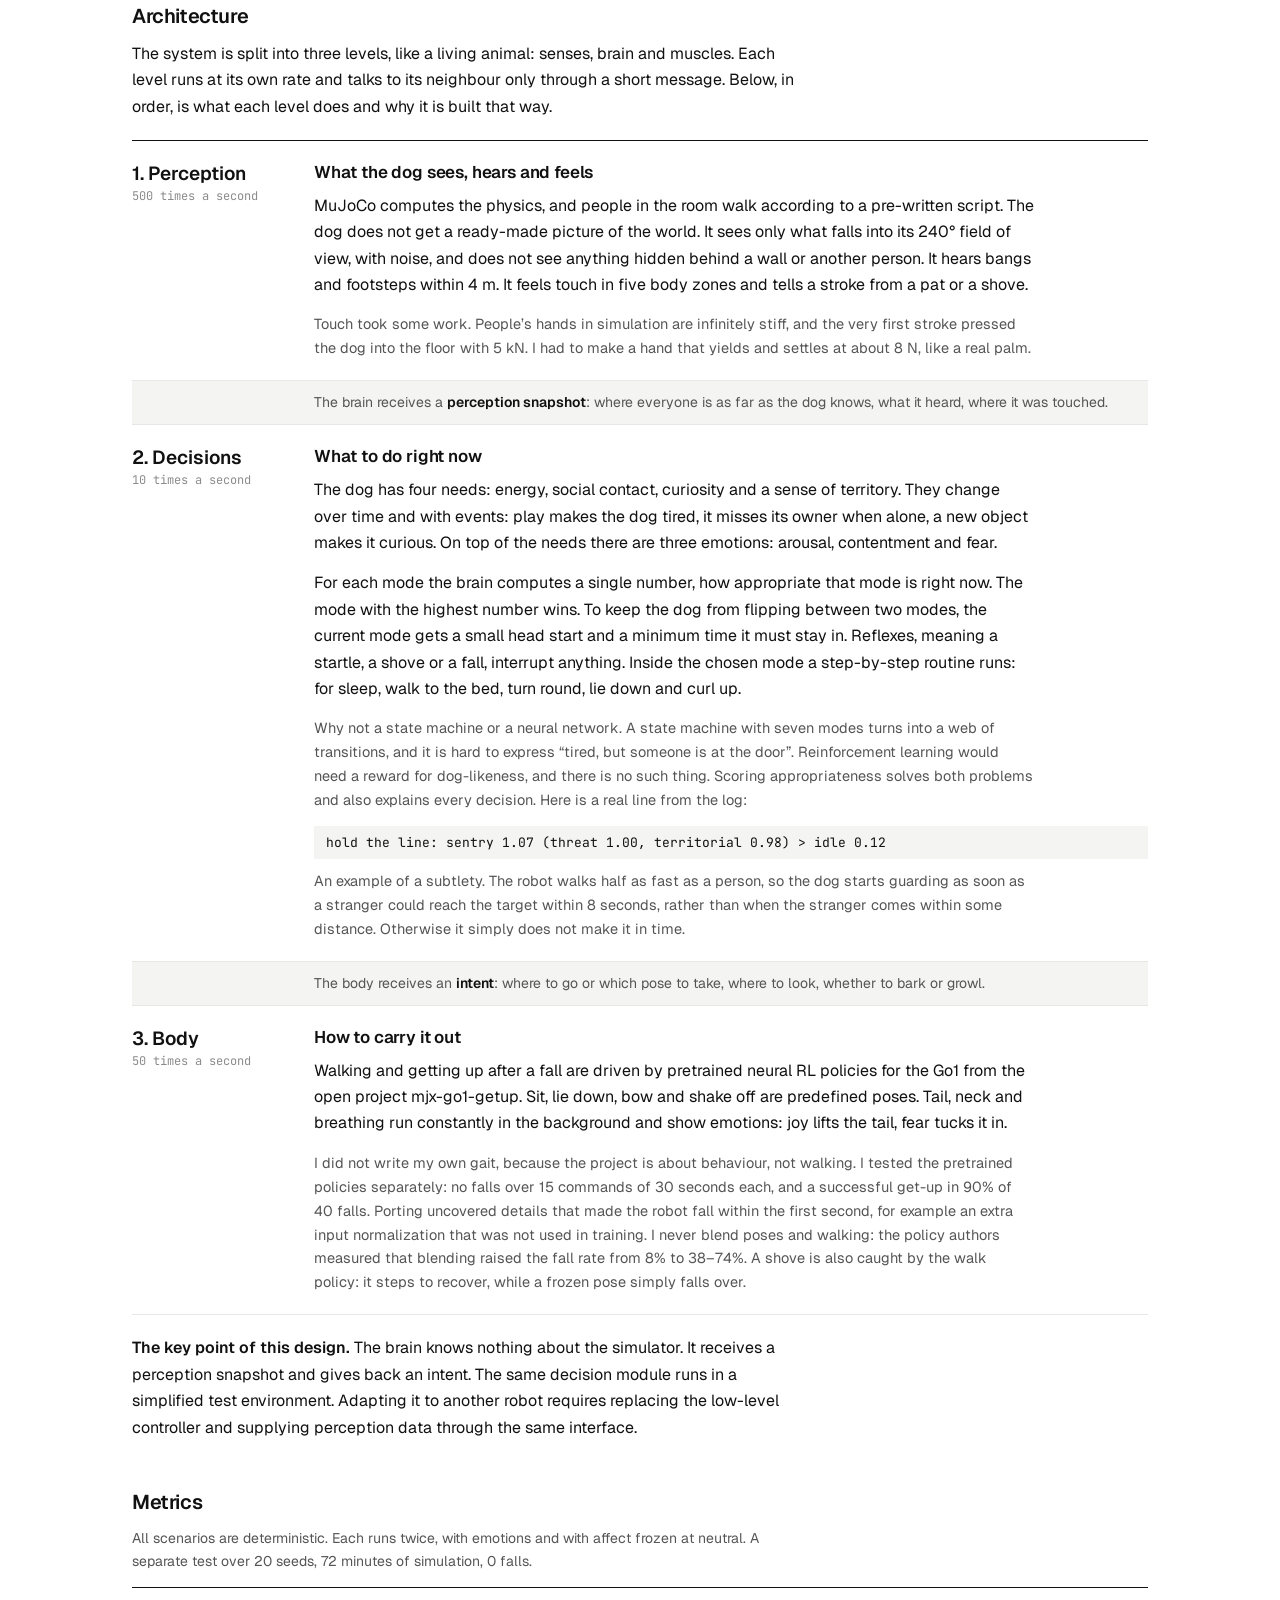
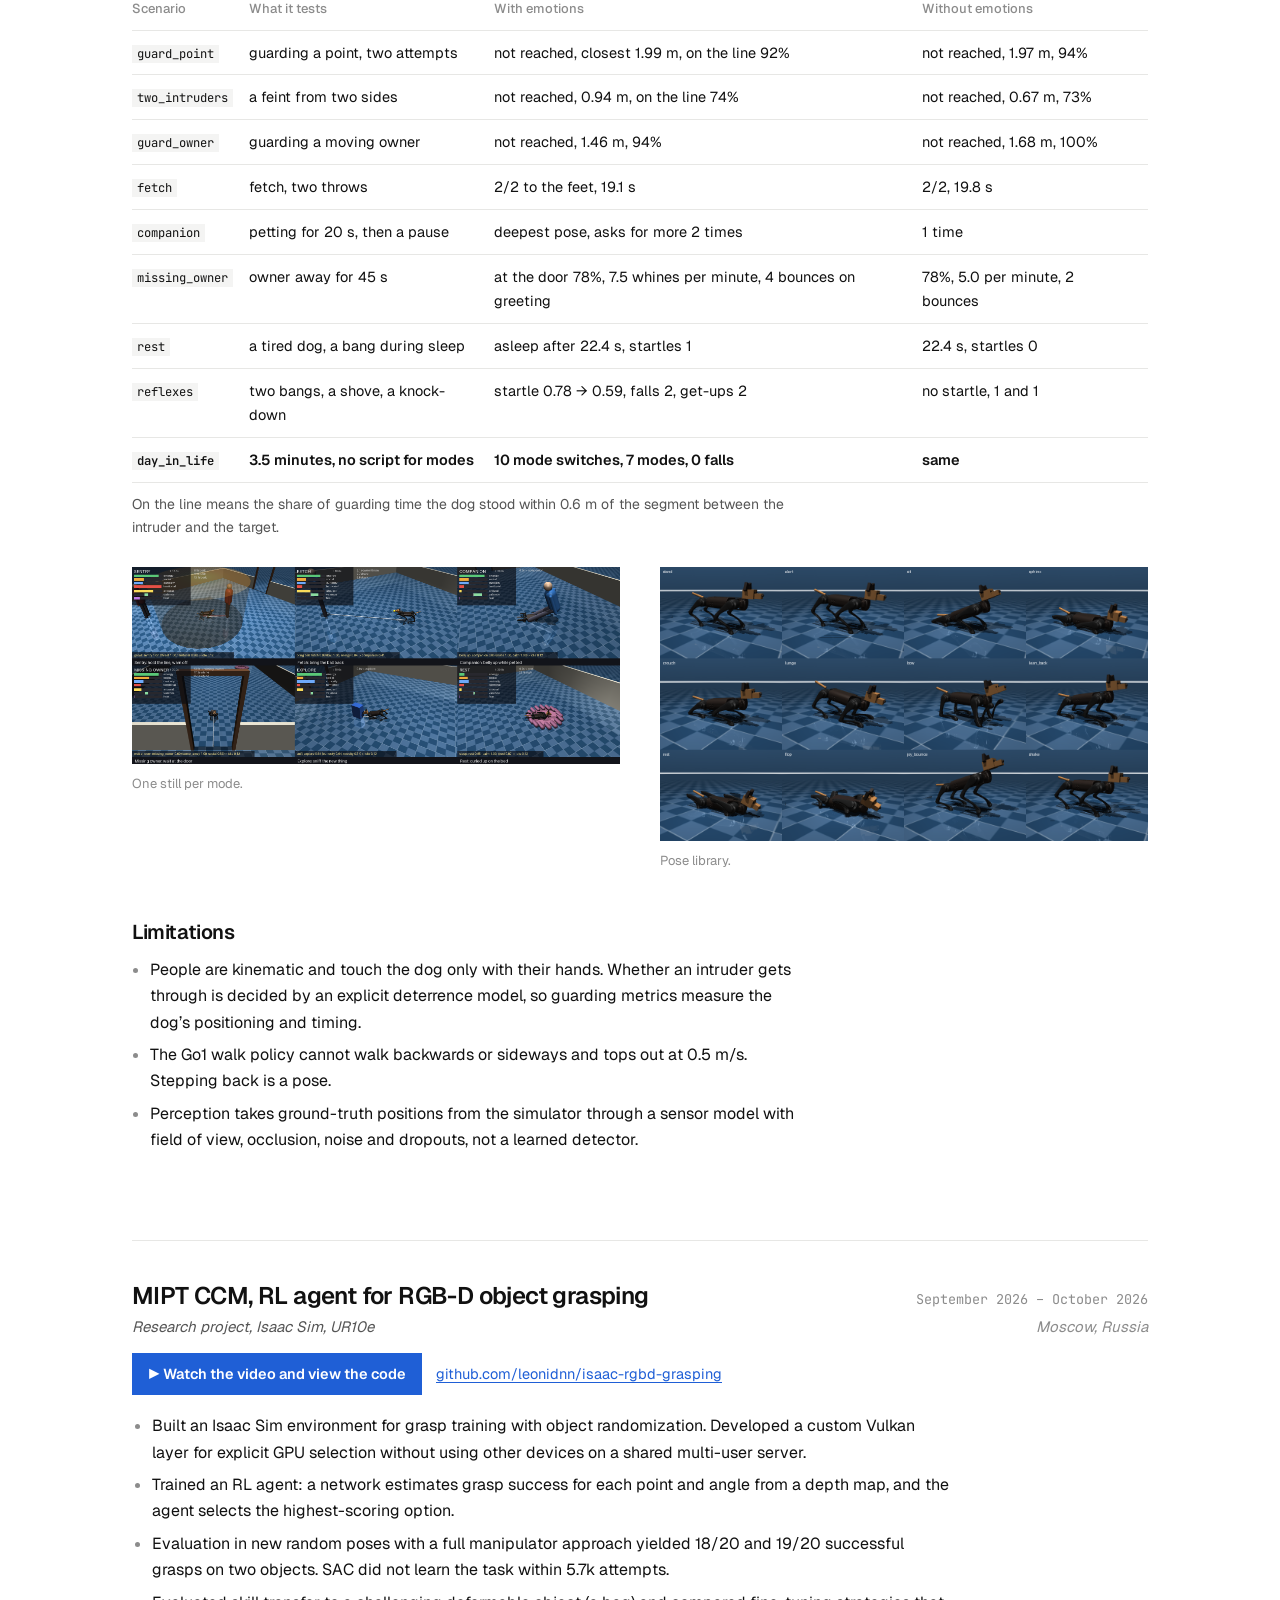
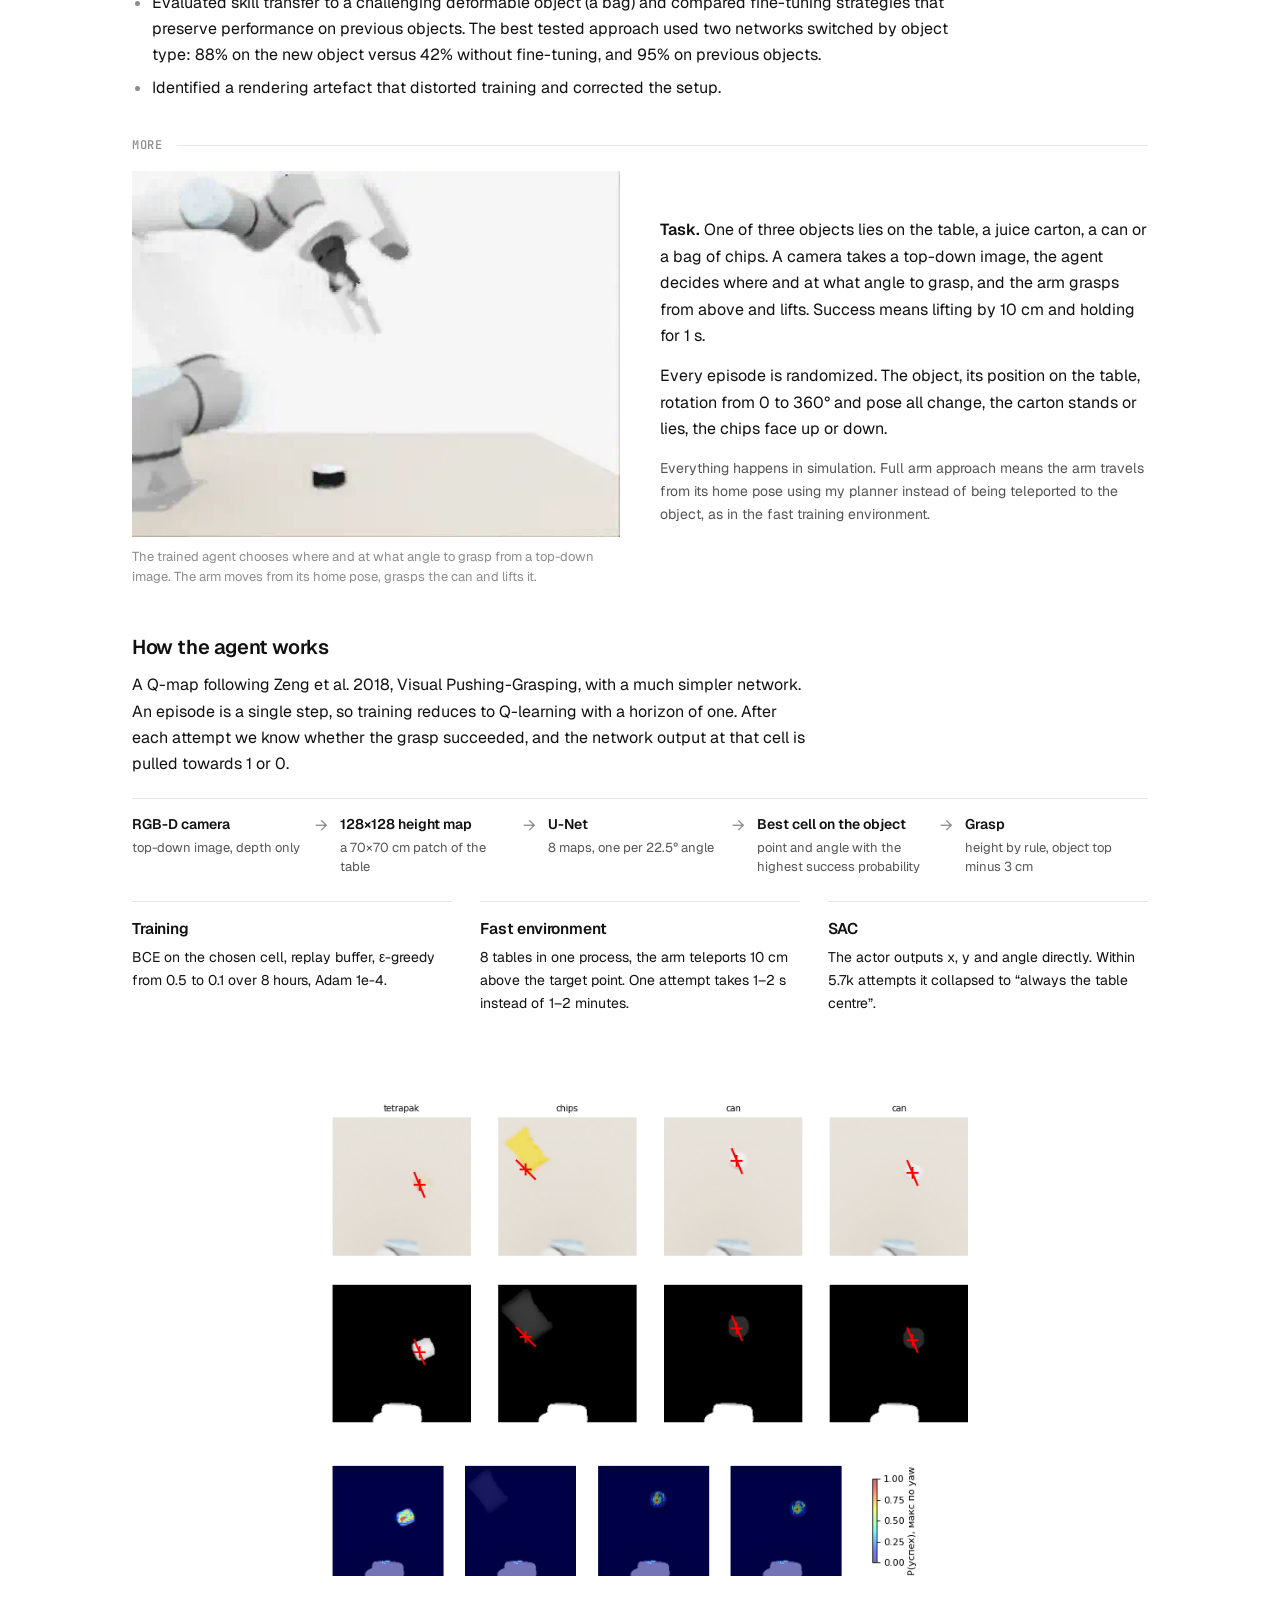
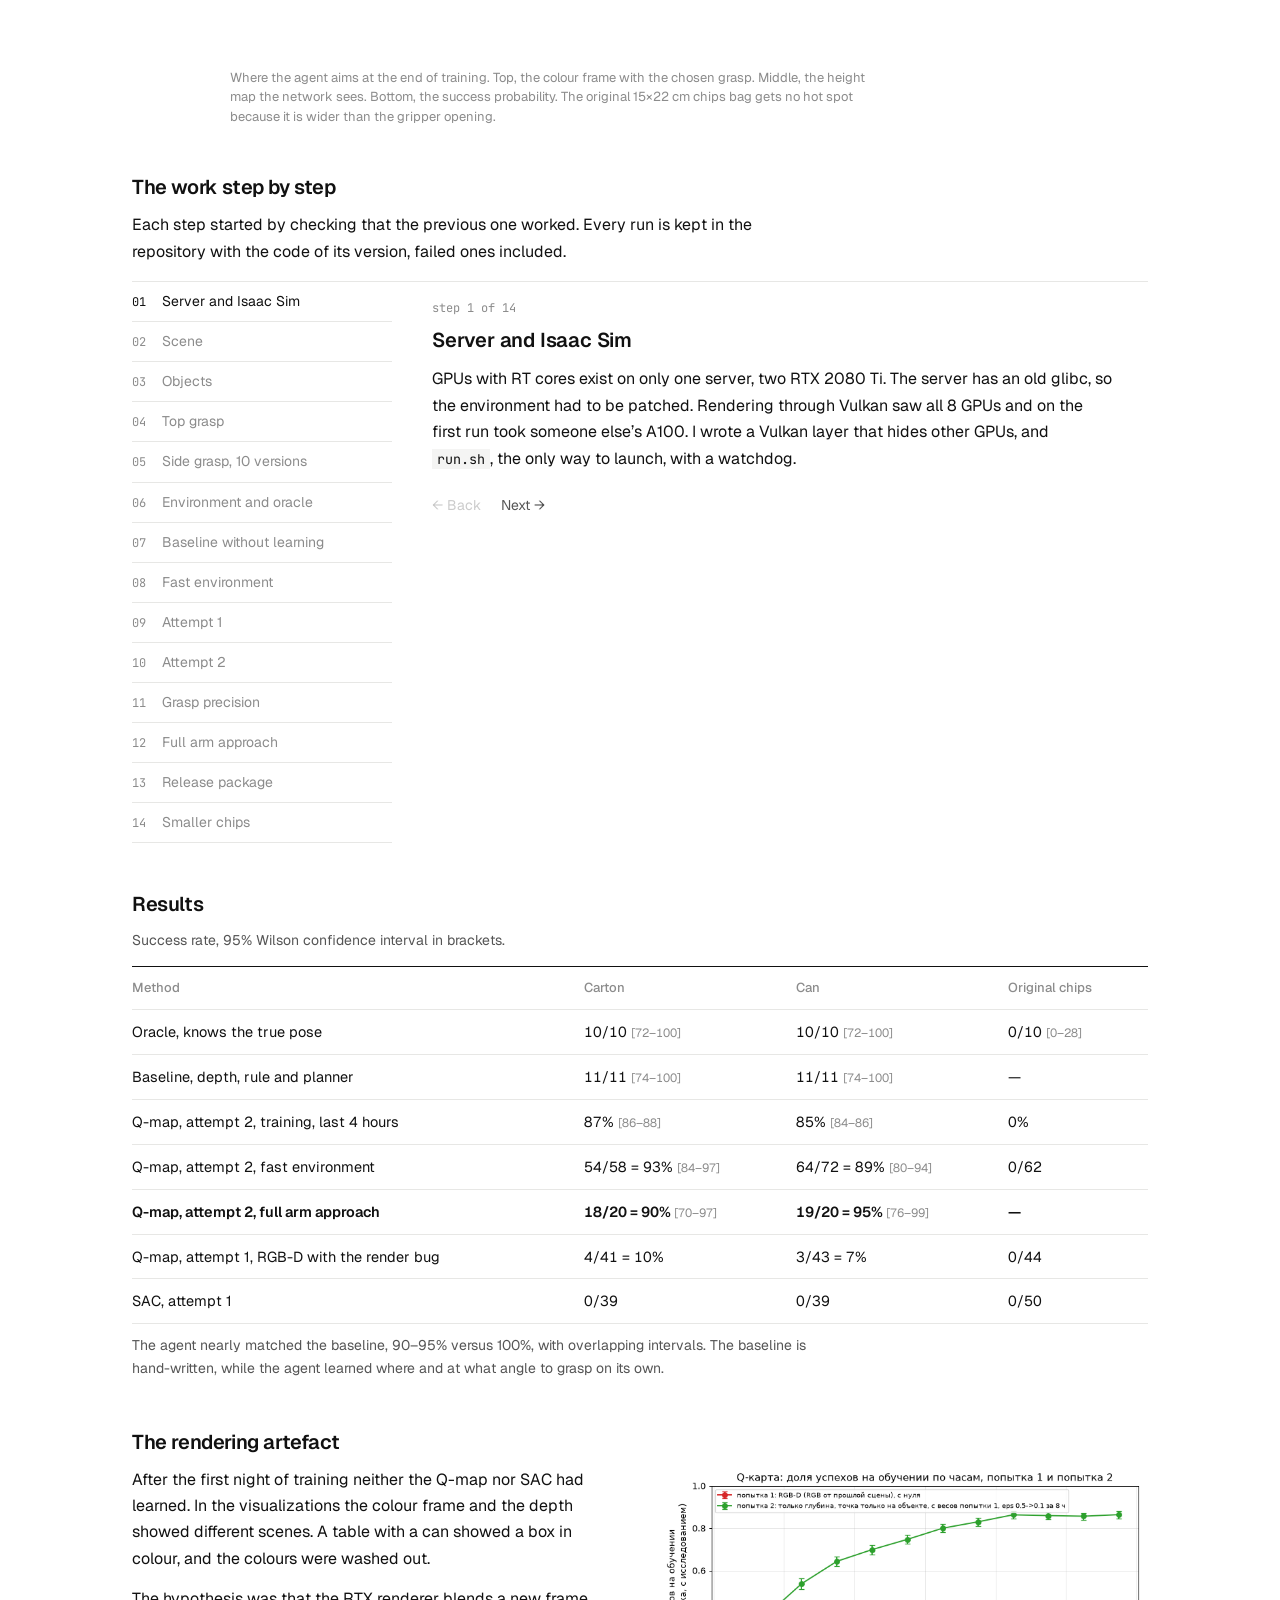
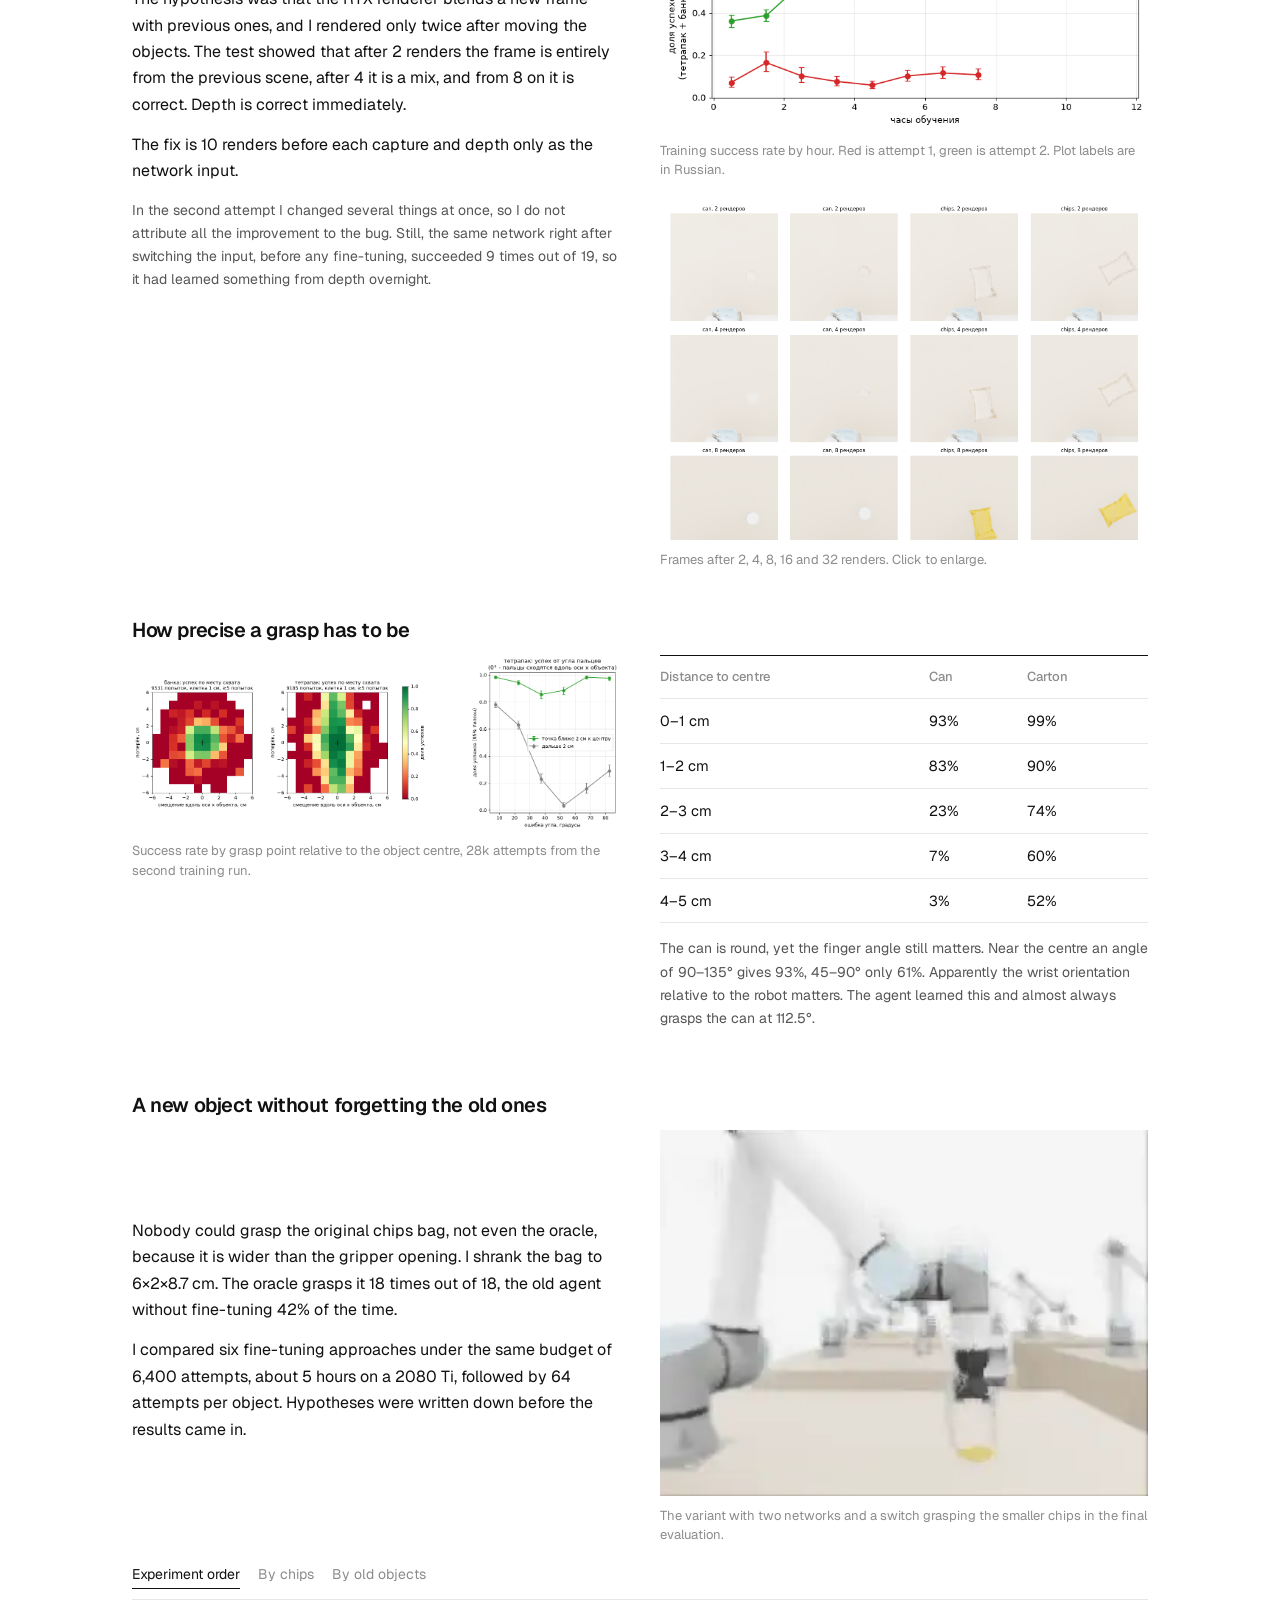
==== commit 2996b35b: "Split work experience and projects Co-authored-by: Copilot <223556219+Copilot@users.noreply.github.c" ====
--- a/index.html
+++ b/index.html
@@ -19,7 +19,8 @@
     <nav class="nav" aria-label="Sections">
       <a href="#skills">Skills</a>
       <a href="#education">Education</a>
-      <a href="#experience">Experience and projects</a>
+      <a href="#experience">Work experience</a>
+      <a href="#projects">Projects</a>
     </nav>
     <a class="iconbtn" href="ru.html" hreflang="ru">RU</a>
   </div>
@@ -71,10 +72,26 @@
   </ul>
 </section>
 
-<!-- ============ EXPERIENCE AND PROJECTS ============ -->
+<!-- ============ WORK EXPERIENCE ============ -->
 <section class="chapter" id="experience">
-  <div class="sec-title"><h2>Experience and projects</h2></div>
-
+  <div class="sec-title"><h2>Work experience</h2></div>
+
+  <article class="entry" id="sber">
+    <div class="entry-head">
+      <div class="l1"><h3>Sber (Recommender Systems Team / Amazme)</h3><span class="date">July 2024 – November 2024</span></div>
+      <div class="l2"><span>Data Scientist</span><span>Moscow, Russia</span></div>
+    </div>
+    <ul class="bullets">
+      <li>Built PySpark data marts from raw clickstream.</li>
+      <li>Fine-tuned and validated candidate-retrieval models for a recommender system in PyTorch using offline metrics.</li>
+      <li>Traced the causes of recommender-system anomalies from bug reports and developed unit tests.</li>
+    </ul>
+  </article>
+</section>
+
+<!-- ============ PROJECTS ============ -->
+<section class="chapter" id="projects">
+  <div class="sec-title"><h2>Projects</h2></div>
 
   <article class="entry unitas" id="unitas">
     <div class="entry-head"><div class="l1"><h3>UNITAS: investigating a 3D World-Action Model for robotic manipulation</h3><span class="date">November 2026 — present</span></div><div class="l2"><span>Research project</span></div></div>
@@ -459,18 +476,6 @@
     </ul>
   </article>
 
-  <!-- SBER -->
-  <article class="entry" id="sber">
-    <div class="entry-head">
-      <div class="l1"><h3>Sber (Recommender Systems Team / Amazme)</h3><span class="date">July 2024 – November 2024</span></div>
-      <div class="l2"><span>Data Scientist</span><span>Moscow, Russia</span></div>
-    </div>
-    <ul class="bullets">
-      <li>Built PySpark data marts from raw clickstream.</li>
-      <li>Fine-tuned and validated candidate-retrieval models for a recommender system in PyTorch using offline metrics.</li>
-      <li>Traced the causes of recommender-system anomalies from bug reports and developed unit tests.</li>
-    </ul>
-  </article>
 </section>
 
 <section class="chapter" id="contact">
